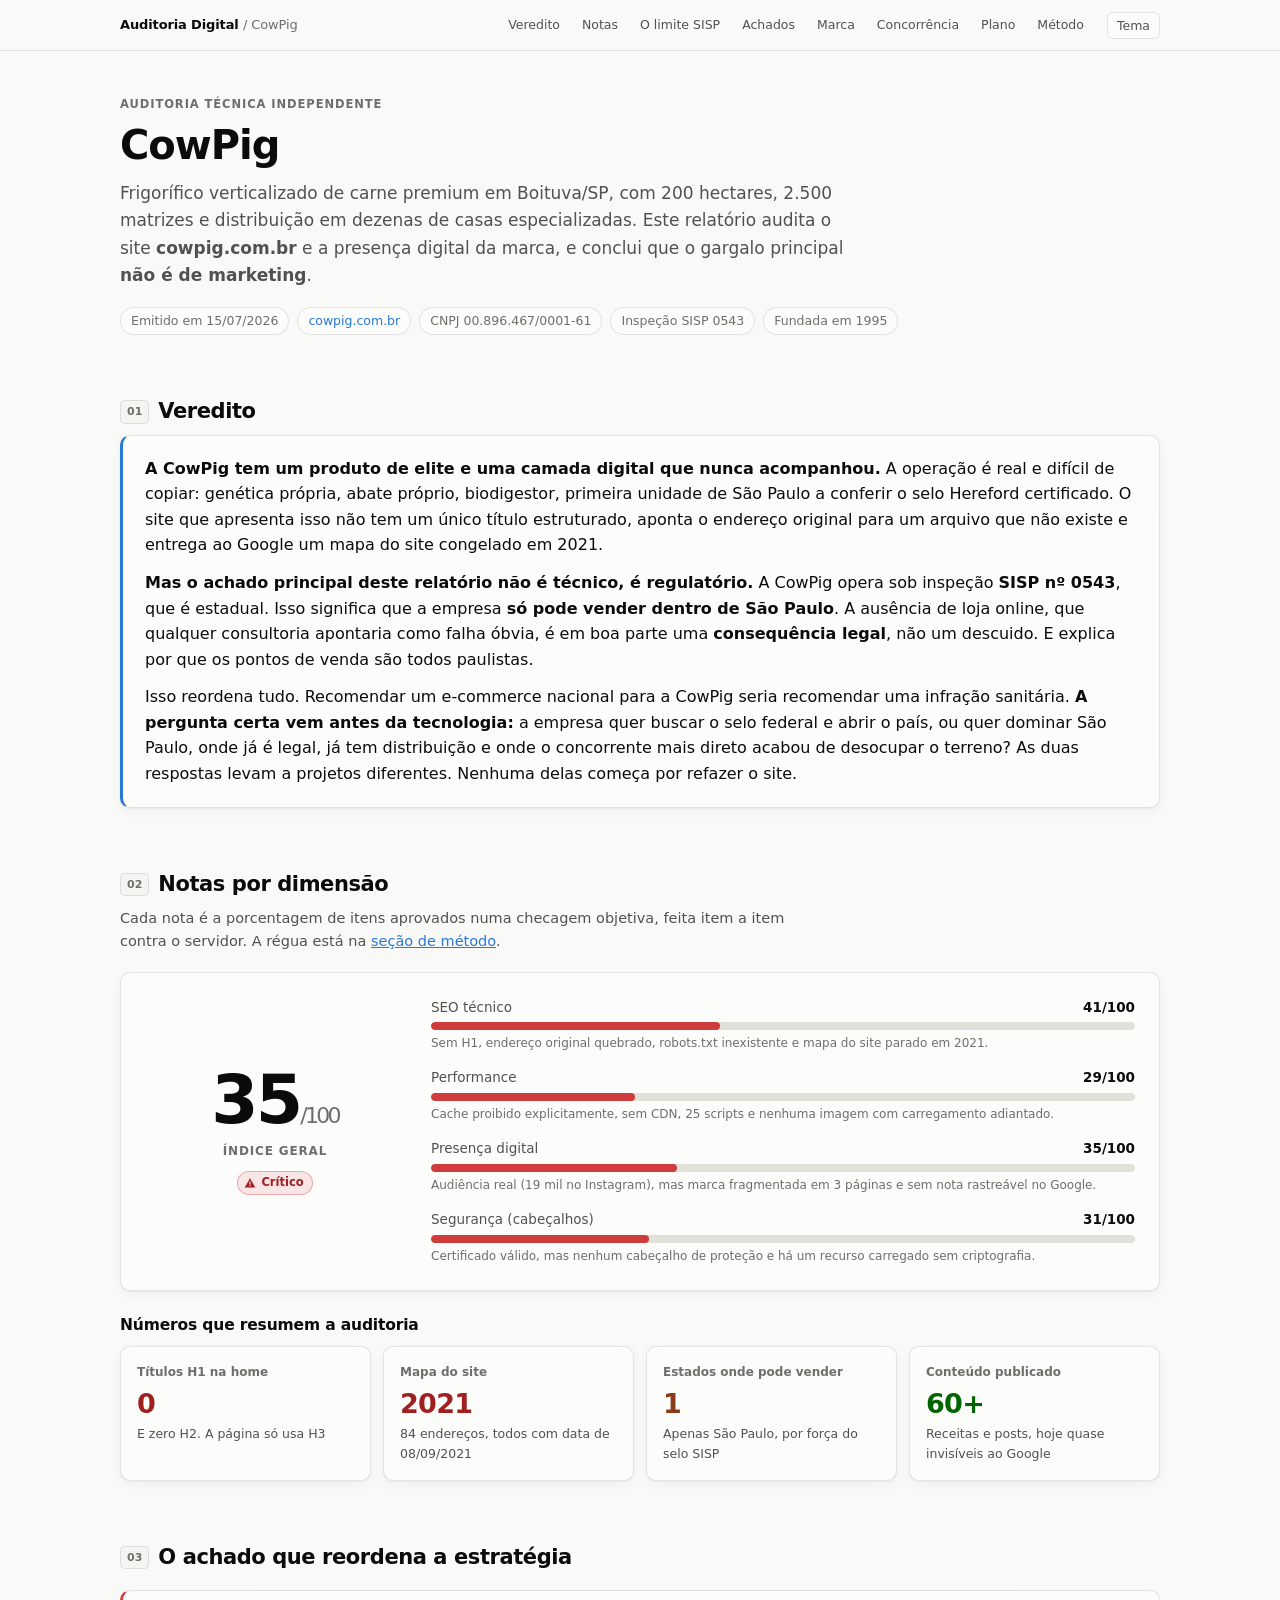
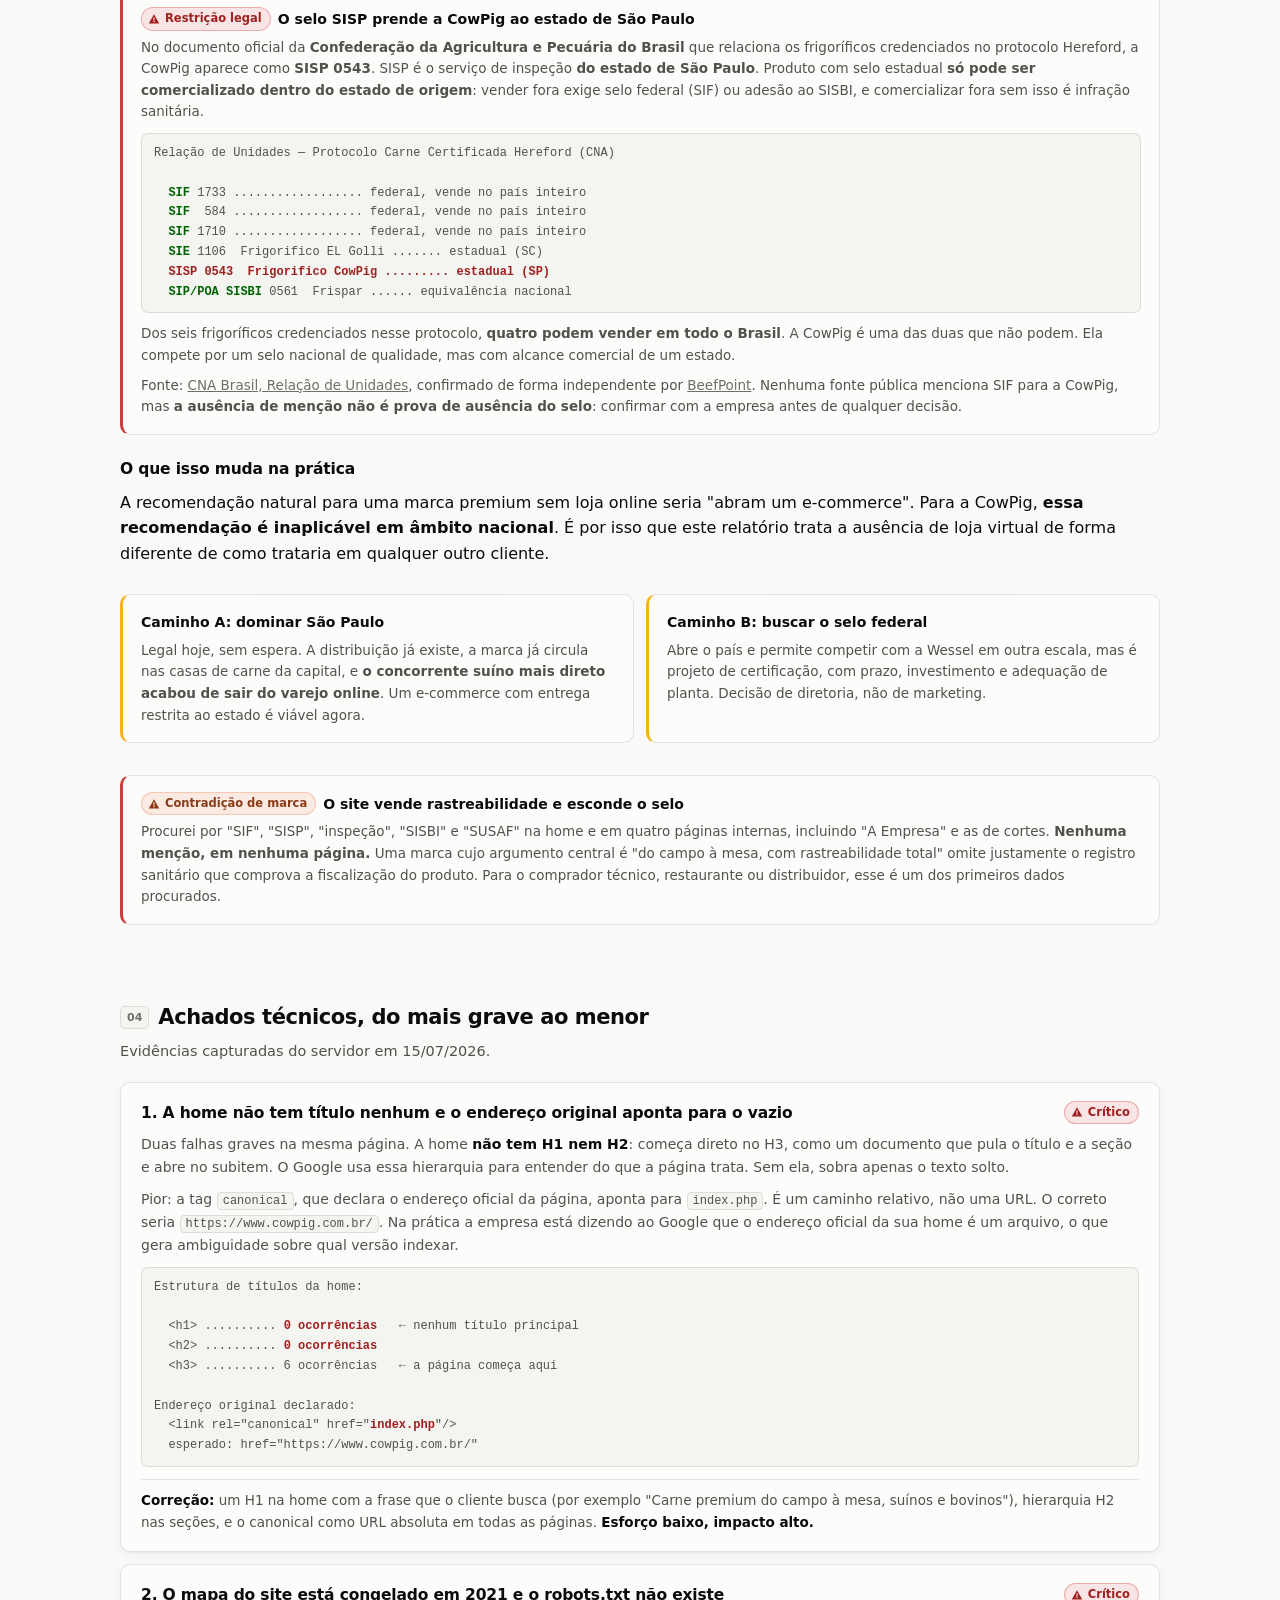
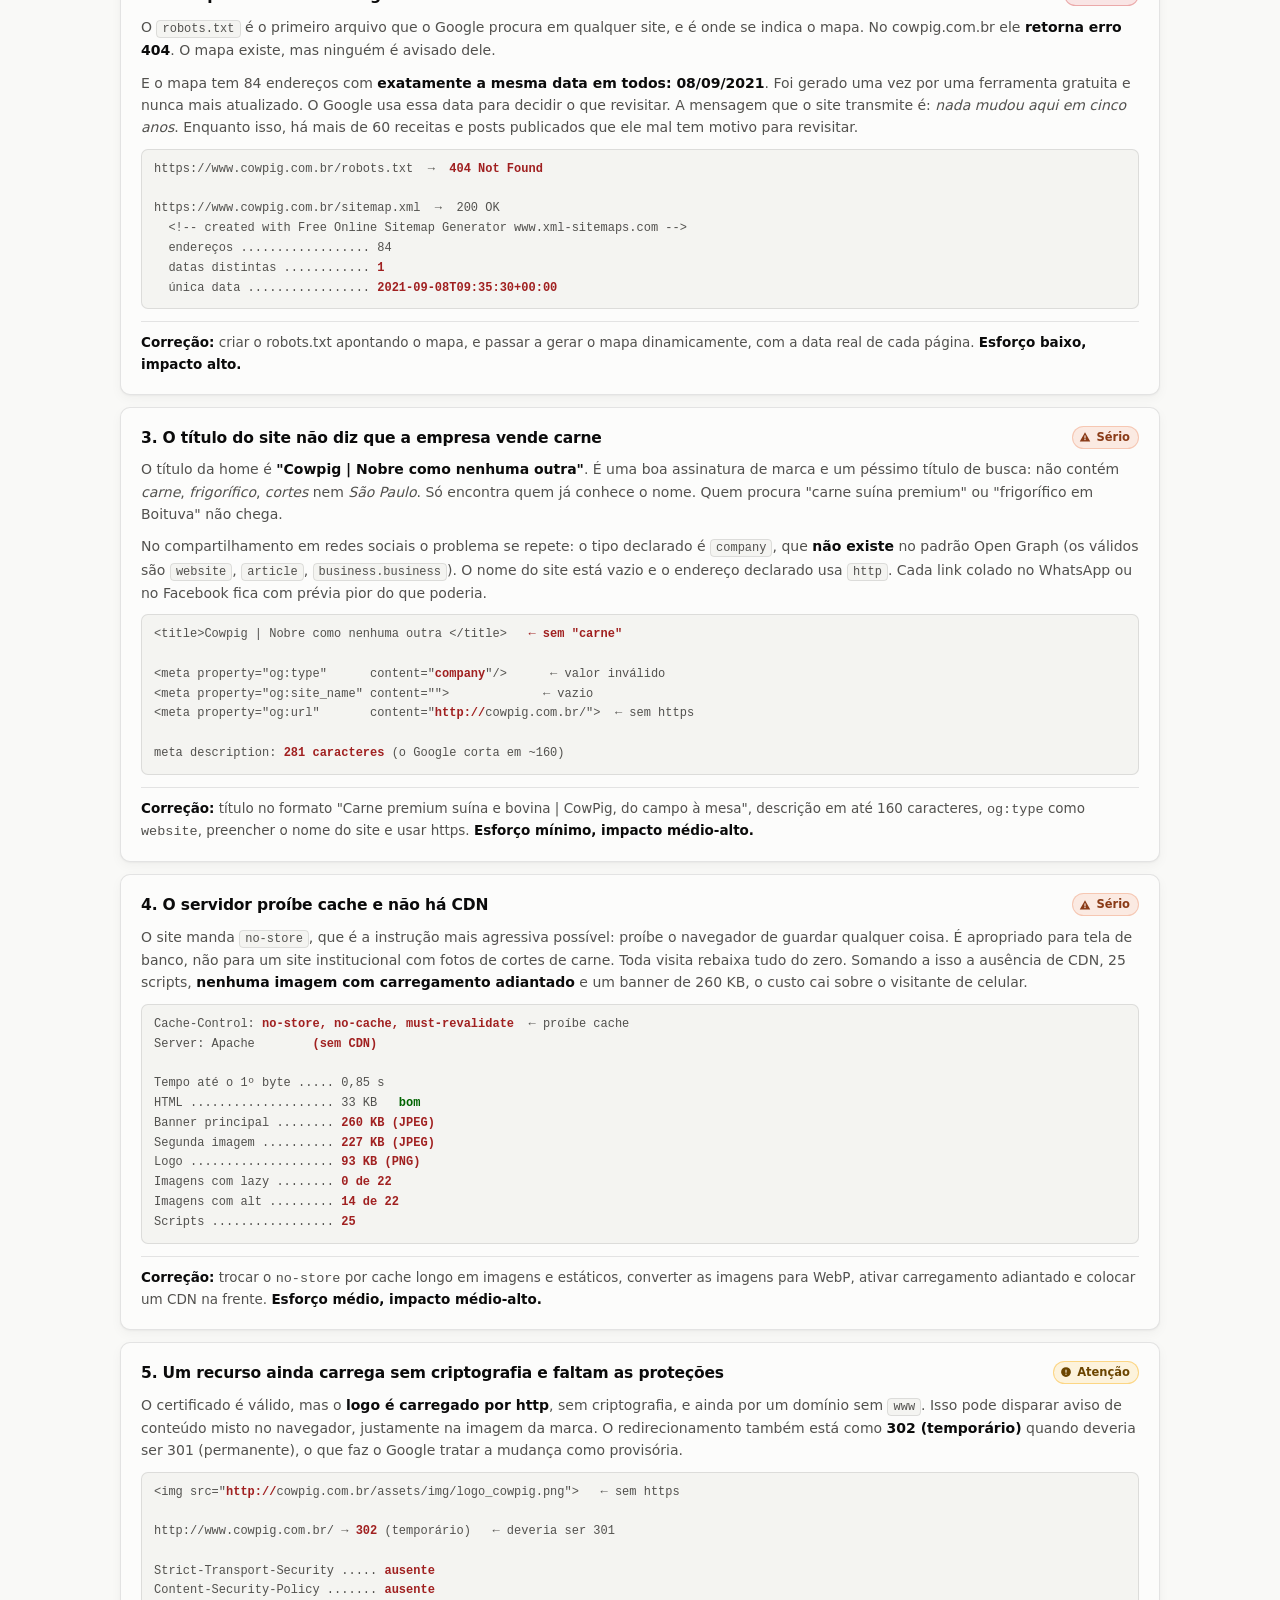
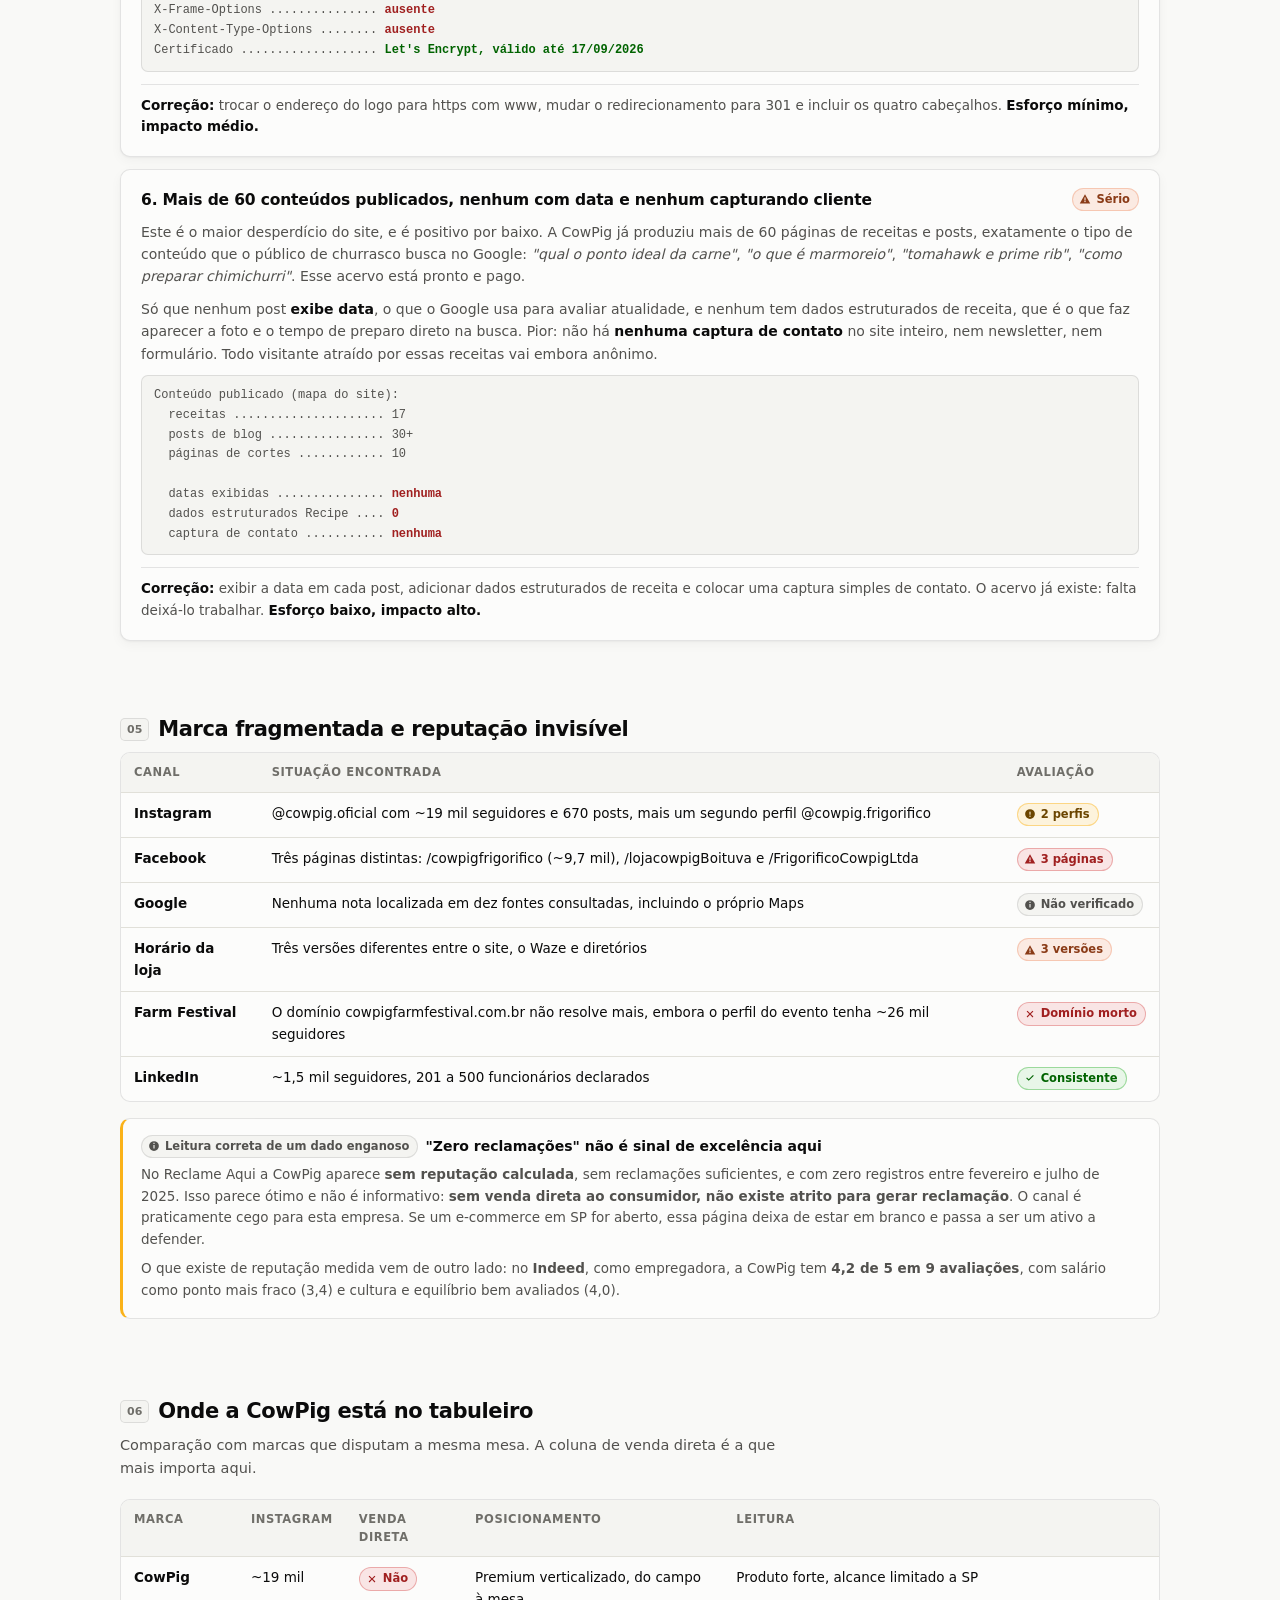
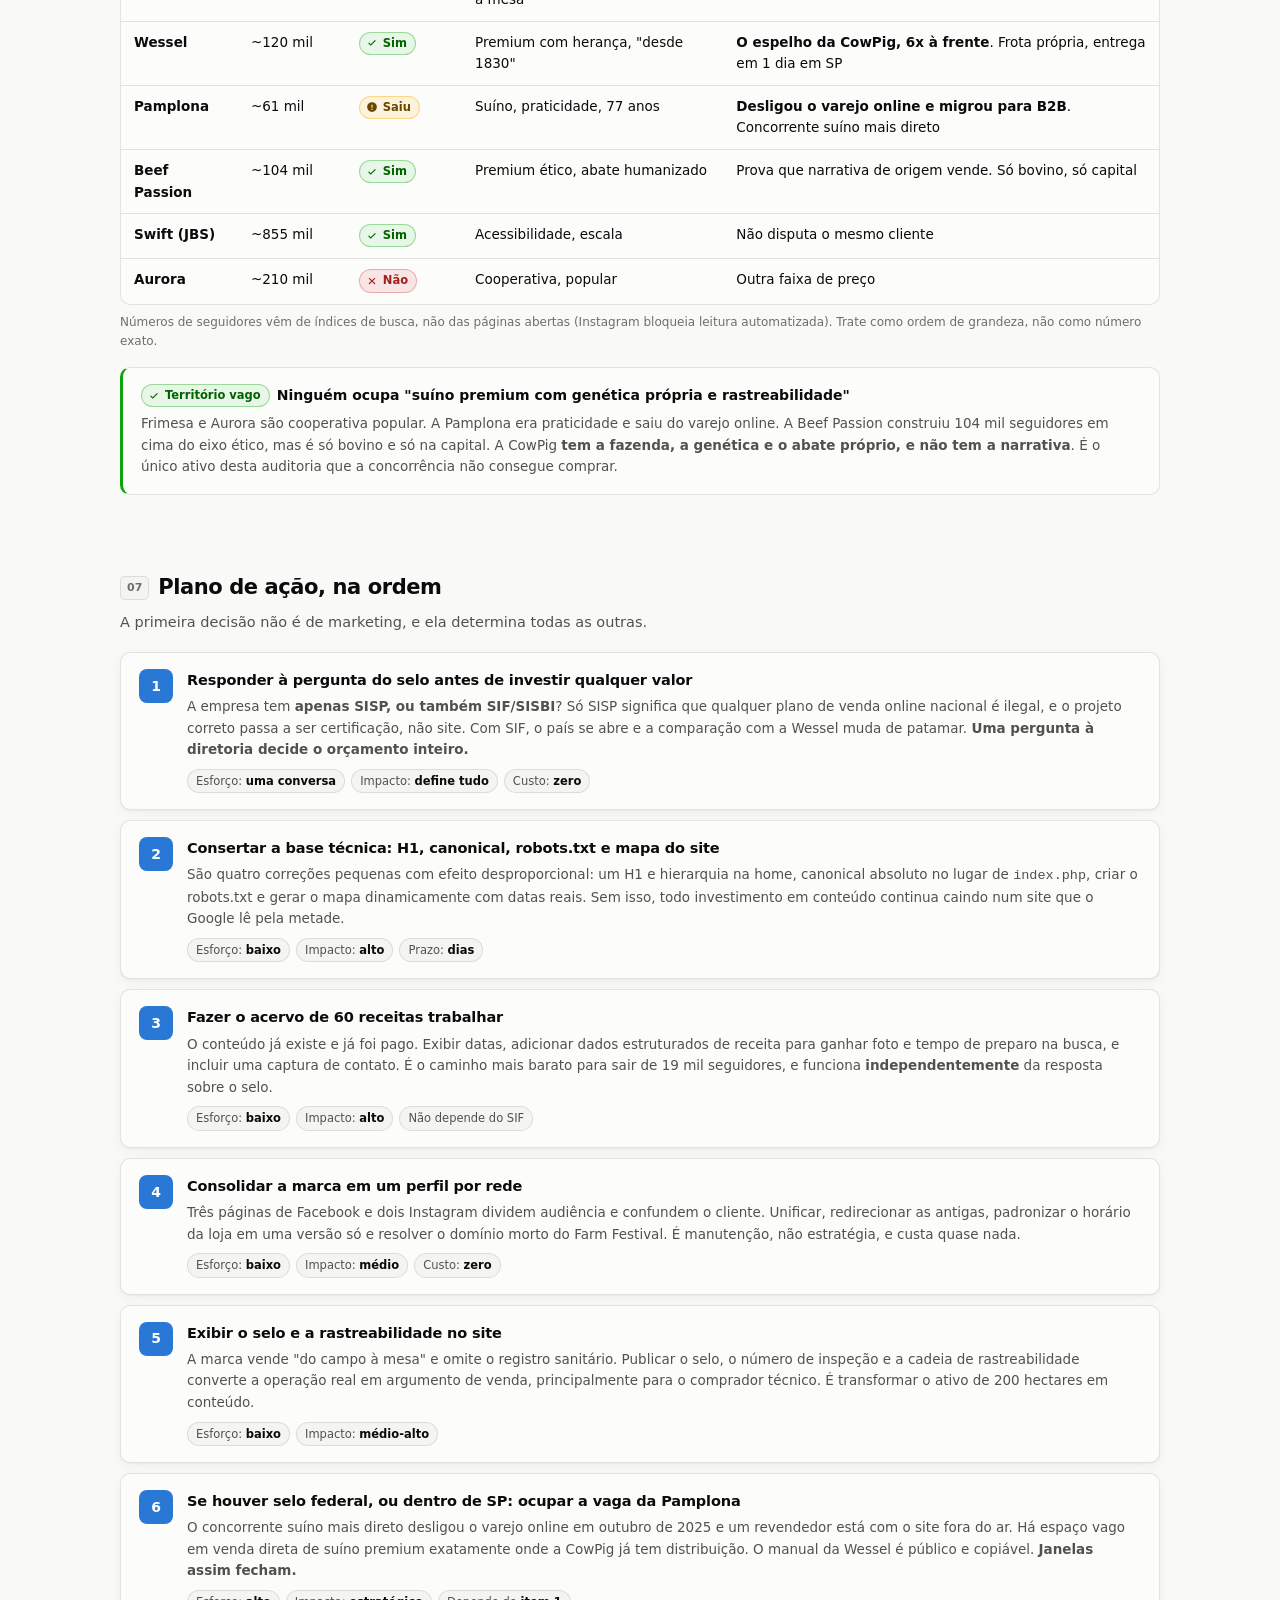
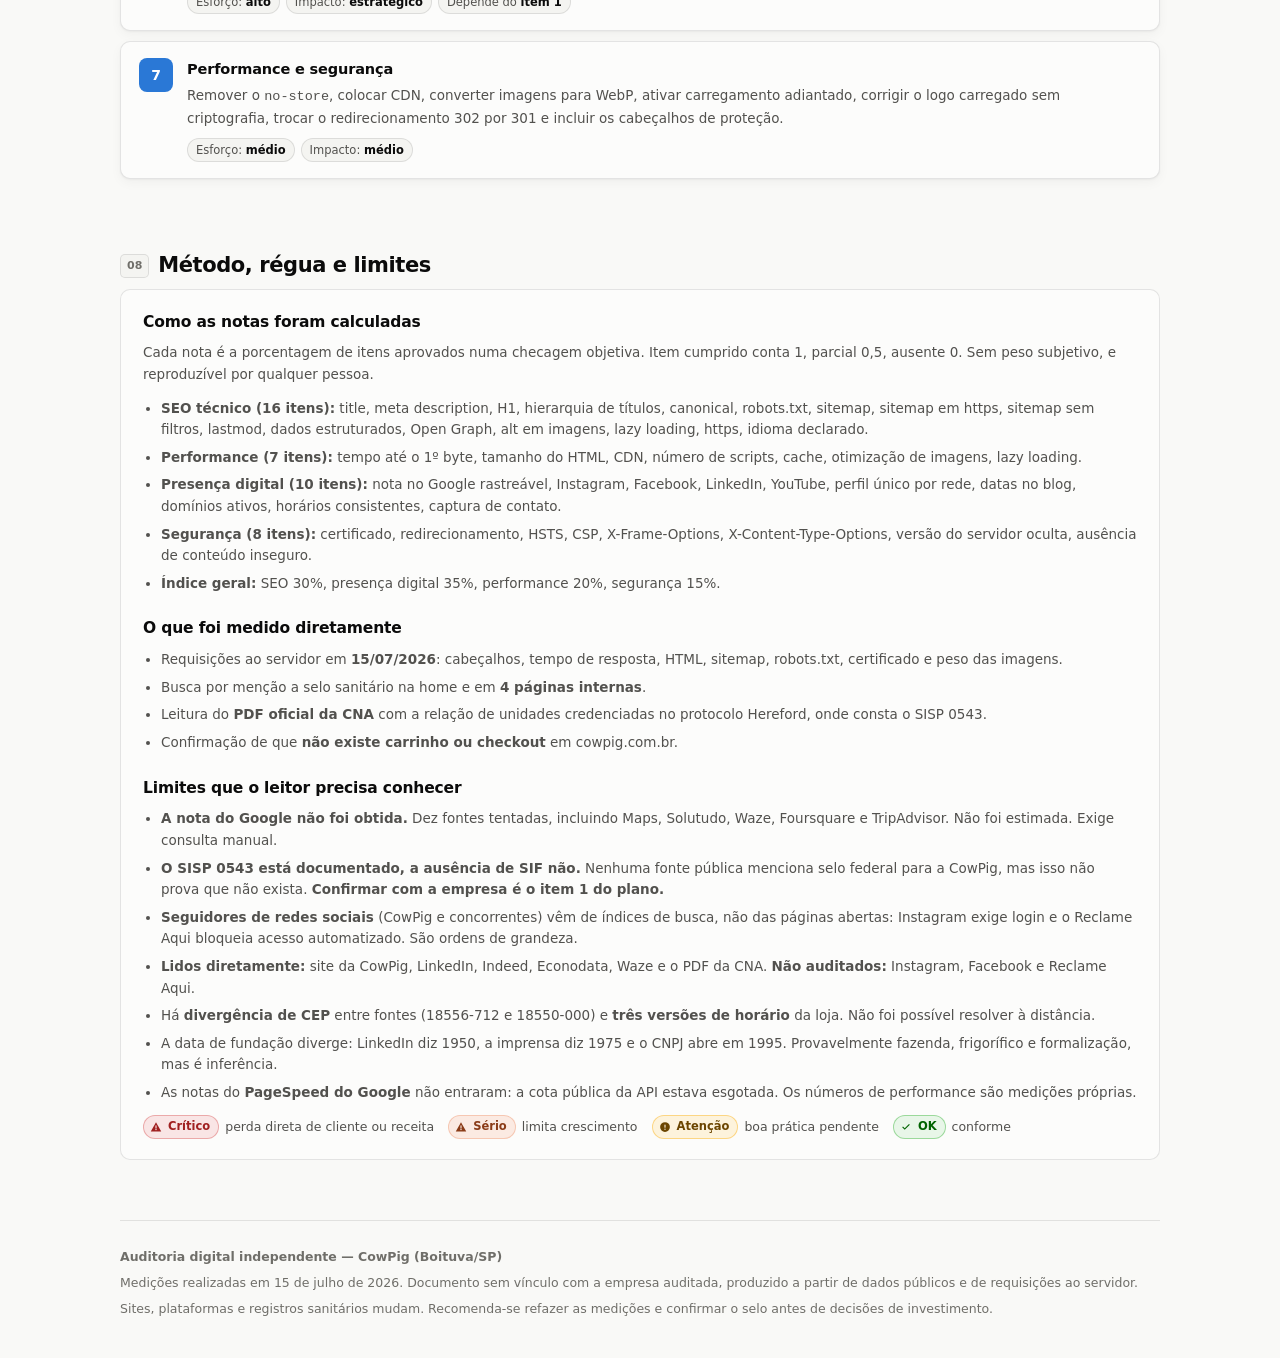
==== cowpig/index.html @ 8dc2af72 "Auditorias digitais: RLS Motosport e CowPig (Boituva/SP) Dois relatórios técnicos independentes, aut" ====
<!DOCTYPE html>
<html lang="pt-BR" data-theme="">
<head>
<meta charset="utf-8">
<meta name="viewport" content="width=device-width, initial-scale=1">
<title>Auditoria Digital — CowPig (Boituva/SP)</title>
<meta name="description" content="Auditoria técnica independente do site cowpig.com.br e da presença digital do Frigorífico CowPig, Boituva/SP.">
<meta name="robots" content="noindex, nofollow">
<link rel="stylesheet" href="../assets/report.css">
</head>
<body>

<div class="topbar">
  <div class="topbar-in">
    <div class="brand">Auditoria Digital <span>/ CowPig</span></div>
    <nav>
      <a href="#veredito">Veredito</a>
      <a href="#notas">Notas</a>
      <a href="#sisp">O limite SISP</a>
      <a href="#criticos">Achados</a>
      <a href="#marca">Marca</a>
      <a href="#concorrencia">Concorrência</a>
      <a href="#plano">Plano</a>
      <a href="#metodo">Método</a>
    </nav>
    <button class="theme-btn" id="themeBtn" type="button" aria-label="Alternar tema">Tema</button>
  </div>
</div>

<div class="wrap">

<header class="hero">
  <div class="eyebrow">Auditoria técnica independente</div>
  <h1>CowPig</h1>
  <p class="lede">
    Frigorífico verticalizado de carne premium em Boituva/SP, com 200 hectares, 2.500 matrizes e distribuição
    em dezenas de casas especializadas. Este relatório audita o site <strong>cowpig.com.br</strong> e a
    presença digital da marca, e conclui que o gargalo principal <strong>não é de marketing</strong>.
  </p>
  <div class="meta-row">
    <span class="chip">Emitido em 15/07/2026</span>
    <span class="chip"><a href="https://www.cowpig.com.br/" target="_blank" rel="noopener">cowpig.com.br</a></span>
    <span class="chip">CNPJ 00.896.467/0001-61</span>
    <span class="chip">Inspeção SISP 0543</span>
    <span class="chip">Fundada em 1995</span>
  </div>
</header>

<!-- ================= VEREDITO ================= -->
<section id="veredito">
  <h2><span class="num">01</span> Veredito</h2>
  <div class="verdict">
    <p>
      <strong>A CowPig tem um produto de elite e uma camada digital que nunca acompanhou.</strong> A operação é
      real e difícil de copiar: genética própria, abate próprio, biodigestor, primeira unidade de São Paulo a
      conferir o selo Hereford certificado. O site que apresenta isso não tem um único título estruturado, aponta
      o endereço original para um arquivo que não existe e entrega ao Google um mapa do site congelado em 2021.
    </p>
    <p>
      <strong>Mas o achado principal deste relatório não é técnico, é regulatório.</strong> A CowPig opera sob
      inspeção <strong>SISP nº 0543</strong>, que é estadual. Isso significa que a empresa
      <strong>só pode vender dentro de São Paulo</strong>. A ausência de loja online, que qualquer consultoria
      apontaria como falha óbvia, é em boa parte uma <strong>consequência legal</strong>, não um descuido. E
      explica por que os pontos de venda são todos paulistas.
    </p>
    <p>
      Isso reordena tudo. Recomendar um e-commerce nacional para a CowPig seria recomendar uma infração
      sanitária. <strong>A pergunta certa vem antes da tecnologia:</strong> a empresa quer buscar o selo federal e
      abrir o país, ou quer dominar São Paulo, onde já é legal, já tem distribuição e onde o concorrente mais
      direto acabou de desocupar o terreno? As duas respostas levam a projetos diferentes. Nenhuma delas começa
      por refazer o site.
    </p>
  </div>
</section>

<!-- ================= NOTAS ================= -->
<section id="notas">
  <h2><span class="num">02</span> Notas por dimensão</h2>
  <p class="sec-lede">
    Cada nota é a porcentagem de itens aprovados numa checagem objetiva, feita item a item contra o servidor.
    A régua está na <a href="#metodo">seção de método</a>.
  </p>

  <div class="score-hero">
    <div class="score-figure">
      <div class="score-value">35<span class="score-den">/100</span></div>
      <div class="score-label">Índice geral</div>
      <div style="margin-top:10px">
        <span class="pill pill-critical">
          <svg viewBox="0 0 16 16" fill="currentColor" aria-hidden="true"><path d="M8 1.5 15 14H1L8 1.5zm0 4a.75.75 0 0 0-.75.75v3a.75.75 0 0 0 1.5 0v-3A.75.75 0 0 0 8 5.5zm0 6.75a.9.9 0 1 0 0-1.8.9.9 0 0 0 0 1.8z"/></svg>
          Crítico
        </span>
      </div>
    </div>

    <div class="meters">
      <div class="meter-row">
        <div class="meter-head"><span class="meter-name">SEO técnico</span><span class="meter-num">41/100</span></div>
        <div class="meter-track"><div class="meter-fill" style="width:41%;background:var(--critical)"></div></div>
        <div class="meter-note">Sem H1, endereço original quebrado, robots.txt inexistente e mapa do site parado em 2021.</div>
      </div>
      <div class="meter-row">
        <div class="meter-head"><span class="meter-name">Performance</span><span class="meter-num">29/100</span></div>
        <div class="meter-track"><div class="meter-fill" style="width:29%;background:var(--critical)"></div></div>
        <div class="meter-note">Cache proibido explicitamente, sem CDN, 25 scripts e nenhuma imagem com carregamento adiantado.</div>
      </div>
      <div class="meter-row">
        <div class="meter-head"><span class="meter-name">Presença digital</span><span class="meter-num">35/100</span></div>
        <div class="meter-track"><div class="meter-fill" style="width:35%;background:var(--critical)"></div></div>
        <div class="meter-note">Audiência real (19 mil no Instagram), mas marca fragmentada em 3 páginas e sem nota rastreável no Google.</div>
      </div>
      <div class="meter-row">
        <div class="meter-head"><span class="meter-name">Segurança (cabeçalhos)</span><span class="meter-num">31/100</span></div>
        <div class="meter-track"><div class="meter-fill" style="width:31%;background:var(--critical)"></div></div>
        <div class="meter-note">Certificado válido, mas nenhum cabeçalho de proteção e há um recurso carregado sem criptografia.</div>
      </div>
    </div>
  </div>

  <h3>Números que resumem a auditoria</h3>
  <div class="kpis">
    <div class="kpi">
      <div class="kpi-label">Títulos H1 na home</div>
      <div class="kpi-value" style="color:var(--critical-ink)">0</div>
      <div class="kpi-sub">E zero H2. A página só usa H3</div>
    </div>
    <div class="kpi">
      <div class="kpi-label">Mapa do site</div>
      <div class="kpi-value" style="color:var(--critical-ink)">2021</div>
      <div class="kpi-sub">84 endereços, todos com data de 08/09/2021</div>
    </div>
    <div class="kpi">
      <div class="kpi-label">Estados onde pode vender</div>
      <div class="kpi-value" style="color:var(--serious-ink)">1</div>
      <div class="kpi-sub">Apenas São Paulo, por força do selo SISP</div>
    </div>
    <div class="kpi">
      <div class="kpi-label">Conteúdo publicado</div>
      <div class="kpi-value" style="color:var(--good-ink)">60+</div>
      <div class="kpi-sub">Receitas e posts, hoje quase invisíveis ao Google</div>
    </div>
  </div>
</section>

<!-- ================= SISP ================= -->
<section id="sisp">
  <h2><span class="num">03</span> O achado que reordena a estratégia</h2>

  <div class="callout critical">
    <h4>
      <span class="pill pill-critical">
        <svg viewBox="0 0 16 16" fill="currentColor" aria-hidden="true"><path d="M8 1.5 15 14H1L8 1.5zm0 4a.75.75 0 0 0-.75.75v3a.75.75 0 0 0 1.5 0v-3A.75.75 0 0 0 8 5.5zm0 6.75a.9.9 0 1 0 0-1.8.9.9 0 0 0 0 1.8z"/></svg>
        Restrição legal
      </span>
      O selo SISP prende a CowPig ao estado de São Paulo
    </h4>
    <p>
      No documento oficial da <strong>Confederação da Agricultura e Pecuária do Brasil</strong> que relaciona os
      frigoríficos credenciados no protocolo Hereford, a CowPig aparece como
      <strong>SISP 0543</strong>. SISP é o serviço de inspeção <strong>do estado de São Paulo</strong>. Produto
      com selo estadual <strong>só pode ser comercializado dentro do estado de origem</strong>: vender fora exige
      selo federal (SIF) ou adesão ao SISBI, e comercializar fora sem isso é infração sanitária.
    </p>
    <div class="evidence">Relação de Unidades — Protocolo Carne Certificada Hereford (CNA)

  <span class="ok">SIF</span> 1733 .................. federal, vende no país inteiro
  <span class="ok">SIF</span>  584 .................. federal, vende no país inteiro
  <span class="ok">SIF</span> 1710 .................. federal, vende no país inteiro
  <span class="ok">SIE</span> 1106  Frigorifico EL Golli ....... estadual (SC)
  <span class="hl">SISP 0543  Frigorifico CowPig ......... estadual (SP)</span>
  <span class="ok">SIP/POA SISBI</span> 0561  Frispar ...... equivalência nacional</div>
    <p>
      Dos seis frigoríficos credenciados nesse protocolo, <strong>quatro podem vender em todo o Brasil</strong>.
      A CowPig é uma das duas que não podem. Ela compete por um selo nacional de qualidade, mas com alcance
      comercial de um estado.
    </p>
    <p class="src">
      Fonte: <a href="https://cnabrasil.org.br/storage/arquivos/Relacao-de-Unidades.pdf" target="_blank" rel="noopener">CNA Brasil, Relação de Unidades</a>,
      confirmado de forma independente por <a href="https://beefpoint.com.br/cowpig-faz-abate-certificado-e-se-torna-a-primeira-unidade-frigorifica-a-conferir-o-selo-hereford-em-sao-paulo/" target="_blank" rel="noopener">BeefPoint</a>.
      Nenhuma fonte pública menciona SIF para a CowPig, mas <strong>a ausência de menção não é prova de ausência
      do selo</strong>: confirmar com a empresa antes de qualquer decisão.
    </p>
  </div>

  <h3>O que isso muda na prática</h3>
  <p>
    A recomendação natural para uma marca premium sem loja online seria "abram um e-commerce". Para a CowPig,
    <strong>essa recomendação é inaplicável em âmbito nacional</strong>. É por isso que este relatório trata a
    ausência de loja virtual de forma diferente de como trataria em qualquer outro cliente.
  </p>

  <div class="grid-2">
    <div class="callout">
      <h4>Caminho A: dominar São Paulo</h4>
      <p>
        Legal hoje, sem espera. A distribuição já existe, a marca já circula nas casas de carne da capital, e
        <strong>o concorrente suíno mais direto acabou de sair do varejo online</strong>. Um e-commerce com
        entrega restrita ao estado é viável agora.
      </p>
    </div>
    <div class="callout">
      <h4>Caminho B: buscar o selo federal</h4>
      <p>
        Abre o país e permite competir com a Wessel em outra escala, mas é projeto de certificação, com prazo,
        investimento e adequação de planta. Decisão de diretoria, não de marketing.
      </p>
    </div>
  </div>

  <div class="callout critical">
    <h4>
      <span class="pill pill-serious">
        <svg viewBox="0 0 16 16" fill="currentColor" aria-hidden="true"><path d="M8 1.5 15 14H1L8 1.5zm0 4a.75.75 0 0 0-.75.75v3a.75.75 0 0 0 1.5 0v-3A.75.75 0 0 0 8 5.5zm0 6.75a.9.9 0 1 0 0-1.8.9.9 0 0 0 0 1.8z"/></svg>
        Contradição de marca
      </span>
      O site vende rastreabilidade e esconde o selo
    </h4>
    <p>
      Procurei por "SIF", "SISP", "inspeção", "SISBI" e "SUSAF" na home e em quatro páginas internas, incluindo
      "A Empresa" e as de cortes. <strong>Nenhuma menção, em nenhuma página.</strong> Uma marca cujo argumento
      central é "do campo à mesa, com rastreabilidade total" omite justamente o registro sanitário que comprova a
      fiscalização do produto. Para o comprador técnico, restaurante ou distribuidor, esse é um dos primeiros
      dados procurados.
    </p>
  </div>
</section>

<!-- ================= ACHADOS ================= -->
<section id="criticos">
  <h2><span class="num">04</span> Achados técnicos, do mais grave ao menor</h2>
  <p class="sec-lede">Evidências capturadas do servidor em 15/07/2026.</p>

  <!-- 1 -->
  <div class="finding">
    <div class="finding-head">
      <h3 class="finding-title">1. A home não tem título nenhum e o endereço original aponta para o vazio</h3>
      <span class="pill pill-critical">
        <svg viewBox="0 0 16 16" fill="currentColor" aria-hidden="true"><path d="M8 1.5 15 14H1L8 1.5zm0 4a.75.75 0 0 0-.75.75v3a.75.75 0 0 0 1.5 0v-3A.75.75 0 0 0 8 5.5zm0 6.75a.9.9 0 1 0 0-1.8.9.9 0 0 0 0 1.8z"/></svg>
        Crítico
      </span>
    </div>
    <p>
      Duas falhas graves na mesma página. A home <strong>não tem H1 nem H2</strong>: começa direto no H3, como um
      documento que pula o título e a seção e abre no subitem. O Google usa essa hierarquia para entender do que a
      página trata. Sem ela, sobra apenas o texto solto.
    </p>
    <p>
      Pior: a tag <span class="inline-code">canonical</span>, que declara o endereço oficial da página, aponta
      para <span class="inline-code">index.php</span>. É um caminho relativo, não uma URL. O correto seria
      <span class="inline-code">https://www.cowpig.com.br/</span>. Na prática a empresa está dizendo ao Google
      que o endereço oficial da sua home é um arquivo, o que gera ambiguidade sobre qual versão indexar.
    </p>
    <div class="evidence">Estrutura de títulos da home:

  &lt;h1&gt; .......... <span class="hl">0 ocorrências</span>   ← nenhum título principal
  &lt;h2&gt; .......... <span class="hl">0 ocorrências</span>
  &lt;h3&gt; .......... 6 ocorrências   ← a página começa aqui

Endereço original declarado:
  &lt;link rel="canonical" href="<span class="hl">index.php</span>"/&gt;
  esperado: href="https://www.cowpig.com.br/"</div>
    <div class="fix">
      <b>Correção:</b> um H1 na home com a frase que o cliente busca (por exemplo "Carne premium do campo à mesa,
      suínos e bovinos"), hierarquia H2 nas seções, e o canonical como URL absoluta em todas as páginas.
      <b>Esforço baixo, impacto alto.</b>
    </div>
  </div>

  <!-- 2 -->
  <div class="finding">
    <div class="finding-head">
      <h3 class="finding-title">2. O mapa do site está congelado em 2021 e o robots.txt não existe</h3>
      <span class="pill pill-critical">
        <svg viewBox="0 0 16 16" fill="currentColor" aria-hidden="true"><path d="M8 1.5 15 14H1L8 1.5zm0 4a.75.75 0 0 0-.75.75v3a.75.75 0 0 0 1.5 0v-3A.75.75 0 0 0 8 5.5zm0 6.75a.9.9 0 1 0 0-1.8.9.9 0 0 0 0 1.8z"/></svg>
        Crítico
      </span>
    </div>
    <p>
      O <span class="inline-code">robots.txt</span> é o primeiro arquivo que o Google procura em qualquer site, e
      é onde se indica o mapa. No cowpig.com.br ele <strong>retorna erro 404</strong>. O mapa existe, mas ninguém
      é avisado dele.
    </p>
    <p>
      E o mapa tem 84 endereços com <strong>exatamente a mesma data em todos: 08/09/2021</strong>. Foi gerado uma
      vez por uma ferramenta gratuita e nunca mais atualizado. O Google usa essa data para decidir o que revisitar.
      A mensagem que o site transmite é: <em>nada mudou aqui em cinco anos</em>. Enquanto isso, há mais de 60
      receitas e posts publicados que ele mal tem motivo para revisitar.
    </p>
    <div class="evidence">https://www.cowpig.com.br/robots.txt  →  <span class="hl">404 Not Found</span>

https://www.cowpig.com.br/sitemap.xml  →  200 OK
  &lt;!-- created with Free Online Sitemap Generator www.xml-sitemaps.com --&gt;
  endereços .................. 84
  datas distintas ............ <span class="hl">1</span>
  única data ................. <span class="hl">2021-09-08T09:35:30+00:00</span></div>
    <div class="fix">
      <b>Correção:</b> criar o robots.txt apontando o mapa, e passar a gerar o mapa dinamicamente, com a data real
      de cada página. <b>Esforço baixo, impacto alto.</b>
    </div>
  </div>

  <!-- 3 -->
  <div class="finding">
    <div class="finding-head">
      <h3 class="finding-title">3. O título do site não diz que a empresa vende carne</h3>
      <span class="pill pill-serious">
        <svg viewBox="0 0 16 16" fill="currentColor" aria-hidden="true"><path d="M8 1.5 15 14H1L8 1.5zm0 4a.75.75 0 0 0-.75.75v3a.75.75 0 0 0 1.5 0v-3A.75.75 0 0 0 8 5.5zm0 6.75a.9.9 0 1 0 0-1.8.9.9 0 0 0 0 1.8z"/></svg>
        Sério
      </span>
    </div>
    <p>
      O título da home é <strong>"Cowpig | Nobre como nenhuma outra"</strong>. É uma boa assinatura de marca e um
      péssimo título de busca: não contém <em>carne</em>, <em>frigorífico</em>, <em>cortes</em> nem
      <em>São Paulo</em>. Só encontra quem já conhece o nome. Quem procura "carne suína premium" ou "frigorífico
      em Boituva" não chega.
    </p>
    <p>
      No compartilhamento em redes sociais o problema se repete: o tipo declarado é
      <span class="inline-code">company</span>, que <strong>não existe</strong> no padrão Open Graph (os válidos
      são <span class="inline-code">website</span>, <span class="inline-code">article</span>,
      <span class="inline-code">business.business</span>). O nome do site está vazio e o endereço declarado usa
      <span class="inline-code">http</span>. Cada link colado no WhatsApp ou no Facebook fica com prévia pior do
      que poderia.
    </p>
    <div class="evidence">&lt;title&gt;Cowpig | Nobre como nenhuma outra &lt;/title&gt;   <span class="hl">← sem "carne"</span>

&lt;meta property="og:type"      content="<span class="hl">company</span>"/&gt;      ← valor inválido
&lt;meta property="og:site_name" content="<span class="hl"></span>"&gt;             ← vazio
&lt;meta property="og:url"       content="<span class="hl">http://</span>cowpig.com.br/"&gt;  ← sem https

meta description: <span class="hl">281 caracteres</span> (o Google corta em ~160)</div>
    <div class="fix">
      <b>Correção:</b> título no formato "Carne premium suína e bovina | CowPig, do campo à mesa", descrição em
      até 160 caracteres, <code>og:type</code> como <code>website</code>, preencher o nome do site e usar https.
      <b>Esforço mínimo, impacto médio-alto.</b>
    </div>
  </div>

  <!-- 4 -->
  <div class="finding">
    <div class="finding-head">
      <h3 class="finding-title">4. O servidor proíbe cache e não há CDN</h3>
      <span class="pill pill-serious">
        <svg viewBox="0 0 16 16" fill="currentColor" aria-hidden="true"><path d="M8 1.5 15 14H1L8 1.5zm0 4a.75.75 0 0 0-.75.75v3a.75.75 0 0 0 1.5 0v-3A.75.75 0 0 0 8 5.5zm0 6.75a.9.9 0 1 0 0-1.8.9.9 0 0 0 0 1.8z"/></svg>
        Sério
      </span>
    </div>
    <p>
      O site manda <span class="inline-code">no-store</span>, que é a instrução mais agressiva possível: proíbe o
      navegador de guardar qualquer coisa. É apropriado para tela de banco, não para um site institucional com
      fotos de cortes de carne. Toda visita rebaixa tudo do zero. Somando a isso a ausência de CDN, 25 scripts,
      <strong>nenhuma imagem com carregamento adiantado</strong> e um banner de 260 KB, o custo cai sobre o
      visitante de celular.
    </p>
    <div class="evidence">Cache-Control: <span class="hl">no-store, no-cache, must-revalidate</span>  ← proíbe cache
Server: Apache        <span class="hl">(sem CDN)</span>

Tempo até o 1º byte ..... 0,85 s
HTML .................... 33 KB   <span class="ok">bom</span>
Banner principal ........ <span class="hl">260 KB (JPEG)</span>
Segunda imagem .......... <span class="hl">227 KB (JPEG)</span>
Logo .................... <span class="hl">93 KB (PNG)</span>
Imagens com lazy ........ <span class="hl">0 de 22</span>
Imagens com alt ......... <span class="hl">14 de 22</span>
Scripts ................. <span class="hl">25</span></div>
    <div class="fix">
      <b>Correção:</b> trocar o <code>no-store</code> por cache longo em imagens e estáticos, converter as
      imagens para WebP, ativar carregamento adiantado e colocar um CDN na frente. <b>Esforço médio, impacto médio-alto.</b>
    </div>
  </div>

  <!-- 5 -->
  <div class="finding">
    <div class="finding-head">
      <h3 class="finding-title">5. Um recurso ainda carrega sem criptografia e faltam as proteções</h3>
      <span class="pill pill-warning">
        <svg viewBox="0 0 16 16" fill="currentColor" aria-hidden="true"><path d="M8 1.5A6.5 6.5 0 1 0 14.5 8 6.5 6.5 0 0 0 8 1.5zm0 3a.75.75 0 0 1 .75.75v3a.75.75 0 0 1-1.5 0v-3A.75.75 0 0 1 8 4.5zm0 7.25a.9.9 0 1 1 0-1.8.9.9 0 0 1 0 1.8z"/></svg>
        Atenção
      </span>
    </div>
    <p>
      O certificado é válido, mas o <strong>logo é carregado por http</strong>, sem criptografia, e ainda por um
      domínio sem <span class="inline-code">www</span>. Isso pode disparar aviso de conteúdo misto no navegador,
      justamente na imagem da marca. O redirecionamento também está como <strong>302 (temporário)</strong> quando
      deveria ser 301 (permanente), o que faz o Google tratar a mudança como provisória.
    </p>
    <div class="evidence">&lt;img src="<span class="hl">http://</span>cowpig.com.br/assets/img/logo_cowpig.png"&gt;   ← sem https

http://www.cowpig.com.br/ → <span class="hl">302</span> (temporário)   ← deveria ser 301

Strict-Transport-Security ..... <span class="hl">ausente</span>
Content-Security-Policy ....... <span class="hl">ausente</span>
X-Frame-Options ............... <span class="hl">ausente</span>
X-Content-Type-Options ........ <span class="hl">ausente</span>
Certificado ................... <span class="ok">Let's Encrypt, válido até 17/09/2026</span></div>
    <div class="fix">
      <b>Correção:</b> trocar o endereço do logo para https com www, mudar o redirecionamento para 301 e incluir
      os quatro cabeçalhos. <b>Esforço mínimo, impacto médio.</b>
    </div>
  </div>

  <!-- 6 -->
  <div class="finding">
    <div class="finding-head">
      <h3 class="finding-title">6. Mais de 60 conteúdos publicados, nenhum com data e nenhum capturando cliente</h3>
      <span class="pill pill-serious">
        <svg viewBox="0 0 16 16" fill="currentColor" aria-hidden="true"><path d="M8 1.5 15 14H1L8 1.5zm0 4a.75.75 0 0 0-.75.75v3a.75.75 0 0 0 1.5 0v-3A.75.75 0 0 0 8 5.5zm0 6.75a.9.9 0 1 0 0-1.8.9.9 0 0 0 0 1.8z"/></svg>
        Sério
      </span>
    </div>
    <p>
      Este é o maior desperdício do site, e é positivo por baixo. A CowPig já produziu mais de 60 páginas de
      receitas e posts, exatamente o tipo de conteúdo que o público de churrasco busca no Google:
      <em>"qual o ponto ideal da carne"</em>, <em>"o que é marmoreio"</em>, <em>"tomahawk e prime rib"</em>,
      <em>"como preparar chimichurri"</em>. Esse acervo está pronto e pago.
    </p>
    <p>
      Só que nenhum post <strong>exibe data</strong>, o que o Google usa para avaliar atualidade, e nenhum tem
      dados estruturados de receita, que é o que faz aparecer a foto e o tempo de preparo direto na busca. Pior:
      não há <strong>nenhuma captura de contato</strong> no site inteiro, nem newsletter, nem formulário. Todo
      visitante atraído por essas receitas vai embora anônimo.
    </p>
    <div class="evidence">Conteúdo publicado (mapa do site):
  receitas ..................... 17
  posts de blog ................ 30+
  páginas de cortes ............ 10

  datas exibidas ............... <span class="hl">nenhuma</span>
  dados estruturados Recipe .... <span class="hl">0</span>
  captura de contato ........... <span class="hl">nenhuma</span></div>
    <div class="fix">
      <b>Correção:</b> exibir a data em cada post, adicionar dados estruturados de receita e colocar uma captura
      simples de contato. O acervo já existe: falta deixá-lo trabalhar. <b>Esforço baixo, impacto alto.</b>
    </div>
  </div>
</section>

<!-- ================= MARCA ================= -->
<section id="marca">
  <h2><span class="num">05</span> Marca fragmentada e reputação invisível</h2>

  <div class="table-scroll">
    <table>
      <thead>
        <tr><th>Canal</th><th>Situação encontrada</th><th>Avaliação</th></tr>
      </thead>
      <tbody>
        <tr>
          <td><b>Instagram</b></td>
          <td>@cowpig.oficial com ~19 mil seguidores e 670 posts, mais um segundo perfil @cowpig.frigorifico</td>
          <td><span class="pill pill-warning"><svg viewBox="0 0 16 16" fill="currentColor" aria-hidden="true"><path d="M8 1.5A6.5 6.5 0 1 0 14.5 8 6.5 6.5 0 0 0 8 1.5zm0 3a.75.75 0 0 1 .75.75v3a.75.75 0 0 1-1.5 0v-3A.75.75 0 0 1 8 4.5zm0 7.25a.9.9 0 1 1 0-1.8.9.9 0 0 1 0 1.8z"/></svg>2 perfis</span></td>
        </tr>
        <tr>
          <td><b>Facebook</b></td>
          <td>Três páginas distintas: /cowpigfrigorifico (~9,7 mil), /lojacowpigBoituva e /FrigorificoCowpigLtda</td>
          <td><span class="pill pill-critical"><svg viewBox="0 0 16 16" fill="currentColor" aria-hidden="true"><path d="M8 1.5 15 14H1L8 1.5zm0 4a.75.75 0 0 0-.75.75v3a.75.75 0 0 0 1.5 0v-3A.75.75 0 0 0 8 5.5zm0 6.75a.9.9 0 1 0 0-1.8.9.9 0 0 0 0 1.8z"/></svg>3 páginas</span></td>
        </tr>
        <tr>
          <td><b>Google</b></td>
          <td>Nenhuma nota localizada em dez fontes consultadas, incluindo o próprio Maps</td>
          <td><span class="pill pill-neutral"><svg viewBox="0 0 16 16" fill="currentColor" aria-hidden="true"><path d="M8 1.5A6.5 6.5 0 1 0 14.5 8 6.5 6.5 0 0 0 8 1.5zm.75 9.75h-1.5v-4.5h1.5v4.5zm0-6h-1.5v-1.5h1.5v1.5z"/></svg>Não verificado</span></td>
        </tr>
        <tr>
          <td><b>Horário da loja</b></td>
          <td>Três versões diferentes entre o site, o Waze e diretórios</td>
          <td><span class="pill pill-serious"><svg viewBox="0 0 16 16" fill="currentColor" aria-hidden="true"><path d="M8 1.5 15 14H1L8 1.5zm0 4a.75.75 0 0 0-.75.75v3a.75.75 0 0 0 1.5 0v-3A.75.75 0 0 0 8 5.5zm0 6.75a.9.9 0 1 0 0-1.8.9.9 0 0 0 0 1.8z"/></svg>3 versões</span></td>
        </tr>
        <tr>
          <td><b>Farm Festival</b></td>
          <td>O domínio cowpigfarmfestival.com.br não resolve mais, embora o perfil do evento tenha ~26 mil seguidores</td>
          <td><span class="pill pill-critical"><svg viewBox="0 0 16 16" fill="currentColor" aria-hidden="true"><path d="M4.6 3.5 8 6.9l3.4-3.4 1.1 1.1L9.1 8l3.4 3.4-1.1 1.1L8 9.1l-3.4 3.4-1.1-1.1L6.9 8 3.5 4.6z"/></svg>Domínio morto</span></td>
        </tr>
        <tr>
          <td><b>LinkedIn</b></td>
          <td>~1,5 mil seguidores, 201 a 500 funcionários declarados</td>
          <td><span class="pill pill-good"><svg viewBox="0 0 16 16" fill="currentColor" aria-hidden="true"><path d="M6.3 11.8 2.9 8.4l1.1-1.1 2.3 2.3 5.7-5.7 1.1 1.1z"/></svg>Consistente</span></td>
        </tr>
      </tbody>
    </table>
  </div>

  <div class="callout" style="margin-top:16px">
    <h4>
      <span class="pill pill-neutral">
        <svg viewBox="0 0 16 16" fill="currentColor" aria-hidden="true"><path d="M8 1.5A6.5 6.5 0 1 0 14.5 8 6.5 6.5 0 0 0 8 1.5zm.75 9.75h-1.5v-4.5h1.5v4.5zm0-6h-1.5v-1.5h1.5v1.5z"/></svg>
        Leitura correta de um dado enganoso
      </span>
      "Zero reclamações" não é sinal de excelência aqui
    </h4>
    <p>
      No Reclame Aqui a CowPig aparece <strong>sem reputação calculada</strong>, sem reclamações suficientes, e
      com zero registros entre fevereiro e julho de 2025. Isso parece ótimo e não é informativo:
      <strong>sem venda direta ao consumidor, não existe atrito para gerar reclamação</strong>. O canal é
      praticamente cego para esta empresa. Se um e-commerce em SP for aberto, essa página deixa de estar em branco
      e passa a ser um ativo a defender.
    </p>
    <p>
      O que existe de reputação medida vem de outro lado: no <strong>Indeed</strong>, como empregadora, a CowPig
      tem <strong>4,2 de 5 em 9 avaliações</strong>, com salário como ponto mais fraco (3,4) e cultura e
      equilíbrio bem avaliados (4,0).
    </p>
  </div>
</section>

<!-- ================= CONCORRÊNCIA ================= -->
<section id="concorrencia">
  <h2><span class="num">06</span> Onde a CowPig está no tabuleiro</h2>
  <p class="sec-lede">
    Comparação com marcas que disputam a mesma mesa. A coluna de venda direta é a que mais importa aqui.
  </p>

  <div class="table-scroll">
    <table>
      <thead>
        <tr><th>Marca</th><th>Instagram</th><th>Venda direta</th><th>Posicionamento</th><th>Leitura</th></tr>
      </thead>
      <tbody>
        <tr>
          <td><b>CowPig</b></td>
          <td class="num">~19 mil</td>
          <td><span class="pill pill-critical"><svg viewBox="0 0 16 16" fill="currentColor" aria-hidden="true"><path d="M4.6 3.5 8 6.9l3.4-3.4 1.1 1.1L9.1 8l3.4 3.4-1.1 1.1L8 9.1l-3.4 3.4-1.1-1.1L6.9 8 3.5 4.6z"/></svg>Não</span></td>
          <td>Premium verticalizado, do campo à mesa</td>
          <td>Produto forte, alcance limitado a SP</td>
        </tr>
        <tr>
          <td><b>Wessel</b></td>
          <td class="num">~120 mil</td>
          <td><span class="pill pill-good"><svg viewBox="0 0 16 16" fill="currentColor" aria-hidden="true"><path d="M6.3 11.8 2.9 8.4l1.1-1.1 2.3 2.3 5.7-5.7 1.1 1.1z"/></svg>Sim</span></td>
          <td>Premium com herança, "desde 1830"</td>
          <td><b>O espelho da CowPig, 6x à frente</b>. Frota própria, entrega em 1 dia em SP</td>
        </tr>
        <tr>
          <td><b>Pamplona</b></td>
          <td class="num">~61 mil</td>
          <td><span class="pill pill-warning"><svg viewBox="0 0 16 16" fill="currentColor" aria-hidden="true"><path d="M8 1.5A6.5 6.5 0 1 0 14.5 8 6.5 6.5 0 0 0 8 1.5zm0 3a.75.75 0 0 1 .75.75v3a.75.75 0 0 1-1.5 0v-3A.75.75 0 0 1 8 4.5zm0 7.25a.9.9 0 1 1 0-1.8.9.9 0 0 1 0 1.8z"/></svg>Saiu</span></td>
          <td>Suíno, praticidade, 77 anos</td>
          <td><b>Desligou o varejo online e migrou para B2B</b>. Concorrente suíno mais direto</td>
        </tr>
        <tr>
          <td><b>Beef Passion</b></td>
          <td class="num">~104 mil</td>
          <td><span class="pill pill-good"><svg viewBox="0 0 16 16" fill="currentColor" aria-hidden="true"><path d="M6.3 11.8 2.9 8.4l1.1-1.1 2.3 2.3 5.7-5.7 1.1 1.1z"/></svg>Sim</span></td>
          <td>Premium ético, abate humanizado</td>
          <td>Prova que narrativa de origem vende. Só bovino, só capital</td>
        </tr>
        <tr>
          <td><b>Swift (JBS)</b></td>
          <td class="num">~855 mil</td>
          <td><span class="pill pill-good"><svg viewBox="0 0 16 16" fill="currentColor" aria-hidden="true"><path d="M6.3 11.8 2.9 8.4l1.1-1.1 2.3 2.3 5.7-5.7 1.1 1.1z"/></svg>Sim</span></td>
          <td>Acessibilidade, escala</td>
          <td>Não disputa o mesmo cliente</td>
        </tr>
        <tr>
          <td><b>Aurora</b></td>
          <td class="num">~210 mil</td>
          <td><span class="pill pill-critical"><svg viewBox="0 0 16 16" fill="currentColor" aria-hidden="true"><path d="M4.6 3.5 8 6.9l3.4-3.4 1.1 1.1L9.1 8l3.4 3.4-1.1 1.1L8 9.1l-3.4 3.4-1.1-1.1L6.9 8 3.5 4.6z"/></svg>Não</span></td>
          <td>Cooperativa, popular</td>
          <td>Outra faixa de preço</td>
        </tr>
      </tbody>
    </table>
  </div>
  <p class="src" style="margin-top:8px">
    Números de seguidores vêm de índices de busca, não das páginas abertas (Instagram bloqueia leitura
    automatizada). Trate como ordem de grandeza, não como número exato.
  </p>

  <div class="callout good" style="margin-top:16px">
    <h4>
      <span class="pill pill-good">
        <svg viewBox="0 0 16 16" fill="currentColor" aria-hidden="true"><path d="M6.3 11.8 2.9 8.4l1.1-1.1 2.3 2.3 5.7-5.7 1.1 1.1z"/></svg>
        Território vago
      </span>
      Ninguém ocupa "suíno premium com genética própria e rastreabilidade"
    </h4>
    <p>
      Frimesa e Aurora são cooperativa popular. A Pamplona era praticidade e saiu do varejo online. A Beef Passion
      construiu 104 mil seguidores em cima do eixo ético, mas é só bovino e só na capital. A CowPig
      <strong>tem a fazenda, a genética e o abate próprio, e não tem a narrativa</strong>. É o único ativo desta
      auditoria que a concorrência não consegue comprar.
    </p>
  </div>
</section>

<!-- ================= PLANO ================= -->
<section id="plano">
  <h2><span class="num">07</span> Plano de ação, na ordem</h2>
  <p class="sec-lede">A primeira decisão não é de marketing, e ela determina todas as outras.</p>

  <div class="action">
    <div class="action-rank">1</div>
    <div class="action-body">
      <h4>Responder à pergunta do selo antes de investir qualquer valor</h4>
      <p>
        A empresa tem <strong>apenas SISP, ou também SIF/SISBI</strong>? Só SISP significa que qualquer plano de
        venda online nacional é ilegal, e o projeto correto passa a ser certificação, não site. Com SIF, o país
        se abre e a comparação com a Wessel muda de patamar. <strong>Uma pergunta à diretoria decide o
        orçamento inteiro.</strong>
      </p>
      <div class="action-tags"><span class="tag">Esforço: <b>uma conversa</b></span><span class="tag">Impacto: <b>define tudo</b></span><span class="tag">Custo: <b>zero</b></span></div>
    </div>
  </div>

  <div class="action">
    <div class="action-rank">2</div>
    <div class="action-body">
      <h4>Consertar a base técnica: H1, canonical, robots.txt e mapa do site</h4>
      <p>
        São quatro correções pequenas com efeito desproporcional: um H1 e hierarquia na home, canonical absoluto
        no lugar de <code>index.php</code>, criar o robots.txt e gerar o mapa dinamicamente com datas reais. Sem
        isso, todo investimento em conteúdo continua caindo num site que o Google lê pela metade.
      </p>
      <div class="action-tags"><span class="tag">Esforço: <b>baixo</b></span><span class="tag">Impacto: <b>alto</b></span><span class="tag">Prazo: <b>dias</b></span></div>
    </div>
  </div>

  <div class="action">
    <div class="action-rank">3</div>
    <div class="action-body">
      <h4>Fazer o acervo de 60 receitas trabalhar</h4>
      <p>
        O conteúdo já existe e já foi pago. Exibir datas, adicionar dados estruturados de receita para ganhar foto
        e tempo de preparo na busca, e incluir uma captura de contato. É o caminho mais barato para sair de 19 mil
        seguidores, e funciona <strong>independentemente</strong> da resposta sobre o selo.
      </p>
      <div class="action-tags"><span class="tag">Esforço: <b>baixo</b></span><span class="tag">Impacto: <b>alto</b></span><span class="tag">Não depende do SIF</span></div>
    </div>
  </div>

  <div class="action">
    <div class="action-rank">4</div>
    <div class="action-body">
      <h4>Consolidar a marca em um perfil por rede</h4>
      <p>
        Três páginas de Facebook e dois Instagram dividem audiência e confundem o cliente. Unificar, redirecionar
        as antigas, padronizar o horário da loja em uma versão só e resolver o domínio morto do Farm Festival. É
        manutenção, não estratégia, e custa quase nada.
      </p>
      <div class="action-tags"><span class="tag">Esforço: <b>baixo</b></span><span class="tag">Impacto: <b>médio</b></span><span class="tag">Custo: <b>zero</b></span></div>
    </div>
  </div>

  <div class="action">
    <div class="action-rank">5</div>
    <div class="action-body">
      <h4>Exibir o selo e a rastreabilidade no site</h4>
      <p>
        A marca vende "do campo à mesa" e omite o registro sanitário. Publicar o selo, o número de inspeção e a
        cadeia de rastreabilidade converte a operação real em argumento de venda, principalmente para o comprador
        técnico. É transformar o ativo de 200 hectares em conteúdo.
      </p>
      <div class="action-tags"><span class="tag">Esforço: <b>baixo</b></span><span class="tag">Impacto: <b>médio-alto</b></span></div>
    </div>
  </div>

  <div class="action">
    <div class="action-rank">6</div>
    <div class="action-body">
      <h4>Se houver selo federal, ou dentro de SP: ocupar a vaga da Pamplona</h4>
      <p>
        O concorrente suíno mais direto desligou o varejo online em outubro de 2025 e um revendedor está com o
        site fora do ar. Há espaço vago em venda direta de suíno premium exatamente onde a CowPig já tem
        distribuição. O manual da Wessel é público e copiável. <strong>Janelas assim fecham.</strong>
      </p>
      <div class="action-tags"><span class="tag">Esforço: <b>alto</b></span><span class="tag">Impacto: <b>estratégico</b></span><span class="tag">Depende do <b>item 1</b></span></div>
    </div>
  </div>

  <div class="action">
    <div class="action-rank">7</div>
    <div class="action-body">
      <h4>Performance e segurança</h4>
      <p>
        Remover o <code>no-store</code>, colocar CDN, converter imagens para WebP, ativar carregamento adiantado,
        corrigir o logo carregado sem criptografia, trocar o redirecionamento 302 por 301 e incluir os cabeçalhos
        de proteção.
      </p>
      <div class="action-tags"><span class="tag">Esforço: <b>médio</b></span><span class="tag">Impacto: <b>médio</b></span></div>
    </div>
  </div>
</section>

<!-- ================= MÉTODO ================= -->
<section id="metodo">
  <h2><span class="num">08</span> Método, régua e limites</h2>

  <div class="method">
    <h3 style="margin-top:0">Como as notas foram calculadas</h3>
    <p style="font-size:13.5px;color:var(--text-secondary)">
      Cada nota é a porcentagem de itens aprovados numa checagem objetiva. Item cumprido conta 1, parcial 0,5,
      ausente 0. Sem peso subjetivo, e reproduzível por qualquer pessoa.
    </p>
    <ul>
      <li><b>SEO técnico (16 itens):</b> title, meta description, H1, hierarquia de títulos, canonical, robots.txt, sitemap, sitemap em https, sitemap sem filtros, lastmod, dados estruturados, Open Graph, alt em imagens, lazy loading, https, idioma declarado.</li>
      <li><b>Performance (7 itens):</b> tempo até o 1º byte, tamanho do HTML, CDN, número de scripts, cache, otimização de imagens, lazy loading.</li>
      <li><b>Presença digital (10 itens):</b> nota no Google rastreável, Instagram, Facebook, LinkedIn, YouTube, perfil único por rede, datas no blog, domínios ativos, horários consistentes, captura de contato.</li>
      <li><b>Segurança (8 itens):</b> certificado, redirecionamento, HSTS, CSP, X-Frame-Options, X-Content-Type-Options, versão do servidor oculta, ausência de conteúdo inseguro.</li>
      <li><b>Índice geral:</b> SEO 30%, presença digital 35%, performance 20%, segurança 15%.</li>
    </ul>

    <h3>O que foi medido diretamente</h3>
    <ul>
      <li>Requisições ao servidor em <b>15/07/2026</b>: cabeçalhos, tempo de resposta, HTML, sitemap, robots.txt, certificado e peso das imagens.</li>
      <li>Busca por menção a selo sanitário na home e em <b>4 páginas internas</b>.</li>
      <li>Leitura do <b>PDF oficial da CNA</b> com a relação de unidades credenciadas no protocolo Hereford, onde consta o SISP 0543.</li>
      <li>Confirmação de que <b>não existe carrinho ou checkout</b> em cowpig.com.br.</li>
    </ul>

    <h3>Limites que o leitor precisa conhecer</h3>
    <ul>
      <li><b>A nota do Google não foi obtida.</b> Dez fontes tentadas, incluindo Maps, Solutudo, Waze, Foursquare e TripAdvisor. Não foi estimada. Exige consulta manual.</li>
      <li><b>O SISP 0543 está documentado, a ausência de SIF não.</b> Nenhuma fonte pública menciona selo federal para a CowPig, mas isso não prova que não exista. <b>Confirmar com a empresa é o item 1 do plano.</b></li>
      <li><b>Seguidores de redes sociais</b> (CowPig e concorrentes) vêm de índices de busca, não das páginas abertas: Instagram exige login e o Reclame Aqui bloqueia acesso automatizado. São ordens de grandeza.</li>
      <li><b>Lidos diretamente:</b> site da CowPig, LinkedIn, Indeed, Econodata, Waze e o PDF da CNA. <b>Não auditados:</b> Instagram, Facebook e Reclame Aqui.</li>
      <li>Há <b>divergência de CEP</b> entre fontes (18556-712 e 18550-000) e <b>três versões de horário</b> da loja. Não foi possível resolver à distância.</li>
      <li>A data de fundação diverge: LinkedIn diz 1950, a imprensa diz 1975 e o CNPJ abre em 1995. Provavelmente fazenda, frigorífico e formalização, mas é inferência.</li>
      <li>As notas do <b>PageSpeed do Google</b> não entraram: a cota pública da API estava esgotada. Os números de performance são medições próprias.</li>
    </ul>

    <div class="legend">
      <span><span class="pill pill-critical"><svg viewBox="0 0 16 16" fill="currentColor" aria-hidden="true"><path d="M8 1.5 15 14H1L8 1.5zm0 4a.75.75 0 0 0-.75.75v3a.75.75 0 0 0 1.5 0v-3A.75.75 0 0 0 8 5.5zm0 6.75a.9.9 0 1 0 0-1.8.9.9 0 0 0 0 1.8z"/></svg>Crítico</span> perda direta de cliente ou receita</span>
      <span><span class="pill pill-serious"><svg viewBox="0 0 16 16" fill="currentColor" aria-hidden="true"><path d="M8 1.5 15 14H1L8 1.5zm0 4a.75.75 0 0 0-.75.75v3a.75.75 0 0 0 1.5 0v-3A.75.75 0 0 0 8 5.5zm0 6.75a.9.9 0 1 0 0-1.8.9.9 0 0 0 0 1.8z"/></svg>Sério</span> limita crescimento</span>
      <span><span class="pill pill-warning"><svg viewBox="0 0 16 16" fill="currentColor" aria-hidden="true"><path d="M8 1.5A6.5 6.5 0 1 0 14.5 8 6.5 6.5 0 0 0 8 1.5zm0 3a.75.75 0 0 1 .75.75v3a.75.75 0 0 1-1.5 0v-3A.75.75 0 0 1 8 4.5zm0 7.25a.9.9 0 1 1 0-1.8.9.9 0 0 1 0 1.8z"/></svg>Atenção</span> boa prática pendente</span>
      <span><span class="pill pill-good"><svg viewBox="0 0 16 16" fill="currentColor" aria-hidden="true"><path d="M6.3 11.8 2.9 8.4l1.1-1.1 2.3 2.3 5.7-5.7 1.1 1.1z"/></svg>OK</span> conforme</span>
    </div>
  </div>
</section>

<footer>
  <p><strong>Auditoria digital independente — CowPig (Boituva/SP)</strong></p>
  <p>Medições realizadas em 15 de julho de 2026. Documento sem vínculo com a empresa auditada, produzido a partir de dados públicos e de requisições ao servidor.</p>
  <p>Sites, plataformas e registros sanitários mudam. Recomenda-se refazer as medições e confirmar o selo antes de decisões de investimento.</p>
</footer>

</div>

<script>
(function () {
  var root = document.documentElement;
  var btn = document.getElementById('themeBtn');
  var saved = null;
  try { saved = localStorage.getItem('theme'); } catch (e) {}
  if (saved) root.setAttribute('data-theme', saved);
  btn.addEventListener('click', function () {
    var cur = root.getAttribute('data-theme');
    var sysDark = window.matchMedia('(prefers-color-scheme: dark)').matches;
    var next = cur ? (cur === 'dark' ? 'light' : 'dark') : (sysDark ? 'light' : 'dark');
    root.setAttribute('data-theme', next);
    try { localStorage.setItem('theme', next); } catch (e) {}
  });
})();
</script>

</body>
</html>
---- assets/report.css ----
/* ============================================================
   Auditoria Digital — folha de estilo compartilhada
   Paleta: instância de referência validada (status + sequencial azul)
   Regra: cor de status NUNCA carrega significado sozinha (ícone + rótulo)
   ============================================================ */

:root {
  color-scheme: light;

  --surface-1: #fcfcfb;
  --surface-2: #f4f4f1;
  --plane: #f9f9f7;

  --text-primary: #0b0b0b;
  --text-secondary: #52514e;
  --text-muted: #6f6e69;

  --gridline: #e1e0d9;
  --baseline: #c3c2b7;
  --border: rgba(11, 11, 11, 0.10);
  --border-strong: rgba(11, 11, 11, 0.18);

  --accent: #2a78d6;
  --accent-soft: #cde2fb;

  --good: #0ca30c;
  --warning: #fab219;
  --serious: #ec835a;
  --critical: #d03b3b;

  --good-ink: #006300;
  --warning-ink: #6b4500;
  --serious-ink: #8a3b17;
  --critical-ink: #a02020;

  --good-bg: #e8f6e8;
  --warning-bg: #fdf3dc;
  --serious-bg: #fbeae2;
  --critical-bg: #f9e5e5;

  --shadow: 0 1px 2px rgba(11, 11, 11, 0.04), 0 4px 12px rgba(11, 11, 11, 0.04);
  --radius: 10px;
  --maxw: 1080px;
  --sans: system-ui, -apple-system, "Segoe UI", Roboto, sans-serif;
  --mono: ui-monospace, SFMono-Regular, "SF Mono", Consolas, monospace;
}

@media (prefers-color-scheme: dark) {
  :root:where(:not([data-theme="light"])) {
    color-scheme: dark;
    --surface-1: #1a1a19;
    --surface-2: #232322;
    --plane: #0d0d0d;
    --text-primary: #ffffff;
    --text-secondary: #c3c2b7;
    --text-muted: #918f88;
    --gridline: #2c2c2a;
    --baseline: #383835;
    --border: rgba(255, 255, 255, 0.10);
    --border-strong: rgba(255, 255, 255, 0.20);
    --accent: #3987e5;
    --accent-soft: #184f95;
    --good-ink: #4cc94c;
    --warning-ink: #fab219;
    --serious-ink: #ec835a;
    --critical-ink: #ef7676;
    --good-bg: #143014;
    --warning-bg: #33280d;
    --serious-bg: #34211a;
    --critical-bg: #331a1a;
    --shadow: 0 1px 2px rgba(0, 0, 0, 0.3), 0 4px 12px rgba(0, 0, 0, 0.25);
  }
}

:root[data-theme="dark"] {
  color-scheme: dark;
  --surface-1: #1a1a19;
  --surface-2: #232322;
  --plane: #0d0d0d;
  --text-primary: #ffffff;
  --text-secondary: #c3c2b7;
  --text-muted: #918f88;
  --gridline: #2c2c2a;
  --baseline: #383835;
  --border: rgba(255, 255, 255, 0.10);
  --border-strong: rgba(255, 255, 255, 0.20);
  --accent: #3987e5;
  --accent-soft: #184f95;
  --good-ink: #4cc94c;
  --warning-ink: #fab219;
  --serious-ink: #ec835a;
  --critical-ink: #ef7676;
  --good-bg: #143014;
  --warning-bg: #33280d;
  --serious-bg: #34211a;
  --critical-bg: #331a1a;
  --shadow: 0 1px 2px rgba(0, 0, 0, 0.3), 0 4px 12px rgba(0, 0, 0, 0.25);
}

* { box-sizing: border-box; }

body {
  margin: 0;
  font-family: var(--sans);
  background: var(--plane);
  color: var(--text-primary);
  line-height: 1.6;
  -webkit-font-smoothing: antialiased;
}

.wrap { max-width: var(--maxw); margin: 0 auto; padding: 0 20px; }

/* ---------- Topbar ---------- */
.topbar {
  position: sticky; top: 0; z-index: 20;
  background: color-mix(in srgb, var(--plane) 88%, transparent);
  backdrop-filter: saturate(180%) blur(12px);
  border-bottom: 1px solid var(--border);
}
.topbar-in {
  max-width: var(--maxw); margin: 0 auto; padding: 10px 20px;
  display: flex; align-items: center; gap: 14px;
}
.brand { font-size: 13px; font-weight: 600; letter-spacing: -0.01em; }
.brand span { color: var(--text-muted); font-weight: 400; }
.topbar nav { margin-left: auto; display: flex; gap: 4px; flex-wrap: wrap; }
.topbar nav a {
  font-size: 12.5px; color: var(--text-secondary); text-decoration: none;
  padding: 5px 9px; border-radius: 6px;
}
.topbar nav a:hover { background: var(--surface-2); color: var(--text-primary); }

.theme-btn {
  background: var(--surface-1); border: 1px solid var(--border);
  color: var(--text-secondary); border-radius: 6px; cursor: pointer;
  padding: 5px 9px; font-size: 12.5px; font-family: var(--sans);
}
.theme-btn:hover { border-color: var(--border-strong); color: var(--text-primary); }

/* ---------- Header ---------- */
header.hero { padding: 44px 0 30px; }
.eyebrow {
  font-size: 11.5px; font-weight: 600; letter-spacing: 0.08em;
  text-transform: uppercase; color: var(--text-muted); margin-bottom: 10px;
}
h1 {
  font-size: clamp(28px, 4.4vw, 40px); line-height: 1.12; margin: 0 0 12px;
  letter-spacing: -0.025em; font-weight: 680;
}
.lede { font-size: 17px; color: var(--text-secondary); max-width: 68ch; margin: 0 0 18px; }
.meta-row {
  display: flex; gap: 8px; flex-wrap: wrap; font-size: 12.5px;
  color: var(--text-muted); align-items: center;
}
.meta-row .chip {
  background: var(--surface-1); border: 1px solid var(--border);
  border-radius: 999px; padding: 3px 10px;
}
.meta-row .chip a { color: var(--accent); text-decoration: none; }
.meta-row .chip a:hover { text-decoration: underline; }

/* ---------- Sections ---------- */
section { padding: 30px 0; scroll-margin-top: 60px; }
h2 {
  font-size: 21px; letter-spacing: -0.02em; margin: 0 0 6px; font-weight: 660;
  display: flex; align-items: center; gap: 9px;
}
h2 .num {
  font-size: 11px; font-weight: 700; color: var(--text-muted);
  background: var(--surface-2); border: 1px solid var(--border);
  border-radius: 5px; padding: 2px 6px; letter-spacing: 0;
}
h3 { font-size: 15.5px; margin: 22px 0 8px; letter-spacing: -0.01em; font-weight: 640; }
.sec-lede { color: var(--text-secondary); font-size: 14.5px; margin: 0 0 18px; max-width: 74ch; }
p { margin: 0 0 12px; }
a { color: var(--accent); }

/* ---------- Verdict ---------- */
.verdict {
  background: var(--surface-1); border: 1px solid var(--border);
  border-left: 3px solid var(--accent);
  border-radius: var(--radius); padding: 20px 22px; box-shadow: var(--shadow);
}
.verdict p:last-child { margin-bottom: 0; }
.verdict strong { color: var(--text-primary); }

/* ---------- Hero score ---------- */
.score-hero {
  display: grid; grid-template-columns: minmax(200px, 260px) 1fr;
  gap: 26px; align-items: center;
  background: var(--surface-1); border: 1px solid var(--border);
  border-radius: var(--radius); padding: 24px; box-shadow: var(--shadow);
}
.score-figure { text-align: center; }
.score-value {
  font-size: 68px; font-weight: 700; line-height: 1; letter-spacing: -0.04em;
}
.score-den { font-size: 22px; color: var(--text-muted); font-weight: 500; }
.score-label {
  font-size: 12px; text-transform: uppercase; letter-spacing: 0.07em;
  color: var(--text-muted); margin-top: 8px; font-weight: 600;
}
@media (max-width: 640px) { .score-hero { grid-template-columns: 1fr; } }

/* ---------- Meters ---------- */
.meters { display: grid; gap: 14px; }
.meter-row { display: grid; grid-template-columns: 1fr; gap: 4px; }
.meter-head {
  display: flex; justify-content: space-between; align-items: baseline;
  font-size: 13.5px; gap: 12px;
}
.meter-name { color: var(--text-secondary); font-weight: 500; }
.meter-num { font-weight: 660; font-variant-numeric: tabular-nums; }
.meter-track {
  height: 8px; background: var(--gridline); border-radius: 999px; overflow: hidden;
}
.meter-fill { height: 100%; border-radius: 999px; }
.meter-note { font-size: 12px; color: var(--text-muted); }

/* ---------- KPI tiles ---------- */
.kpis {
  display: grid; grid-template-columns: repeat(auto-fit, minmax(180px, 1fr)); gap: 12px;
}
.kpi {
  background: var(--surface-1); border: 1px solid var(--border);
  border-radius: var(--radius); padding: 16px; box-shadow: var(--shadow);
}
.kpi-label {
  font-size: 12px; color: var(--text-muted); margin-bottom: 6px; font-weight: 550;
}
.kpi-value { font-size: 27px; font-weight: 680; letter-spacing: -0.025em; line-height: 1.15; }
.kpi-sub { font-size: 12.5px; color: var(--text-secondary); margin-top: 5px; }

/* ---------- Status pill (icon + label; never color alone) ---------- */
.pill {
  display: inline-flex; align-items: center; gap: 5px;
  font-size: 11.5px; font-weight: 650; padding: 2px 8px 2px 6px;
  border-radius: 999px; border: 1px solid transparent; white-space: nowrap;
  line-height: 1.5;
}
.pill svg { width: 12px; height: 12px; flex: none; }
.pill-critical { background: var(--critical-bg); color: var(--critical-ink); border-color: color-mix(in srgb, var(--critical) 35%, transparent); }
.pill-serious  { background: var(--serious-bg);  color: var(--serious-ink);  border-color: color-mix(in srgb, var(--serious) 35%, transparent); }
.pill-warning  { background: var(--warning-bg);  color: var(--warning-ink);  border-color: color-mix(in srgb, var(--warning) 45%, transparent); }
.pill-good     { background: var(--good-bg);     color: var(--good-ink);     border-color: color-mix(in srgb, var(--good) 35%, transparent); }
.pill-neutral  { background: var(--surface-2);   color: var(--text-secondary); border-color: var(--border); }

/* ---------- Findings ---------- */
.finding {
  background: var(--surface-1); border: 1px solid var(--border);
  border-radius: var(--radius); padding: 18px 20px; margin-bottom: 12px;
  box-shadow: var(--shadow);
}
.finding-head {
  display: flex; align-items: flex-start; gap: 10px; flex-wrap: wrap; margin-bottom: 8px;
}
.finding-title { font-size: 15.5px; font-weight: 640; letter-spacing: -0.01em; margin: 0; flex: 1 1 260px; }
.finding p { font-size: 14px; color: var(--text-secondary); margin: 0 0 10px; }
.finding p:last-child { margin-bottom: 0; }
.finding strong { color: var(--text-primary); }

.evidence {
  background: var(--surface-2); border: 1px solid var(--border);
  border-radius: 7px; padding: 10px 12px; margin: 10px 0;
  font-family: var(--mono); font-size: 12px; color: var(--text-secondary);
  overflow-x: auto; white-space: pre; line-height: 1.65;
}
.evidence .hl { color: var(--critical-ink); font-weight: 700; }
.evidence .ok { color: var(--good-ink); font-weight: 700; }

.fix {
  border-top: 1px solid var(--border); margin-top: 12px; padding-top: 10px;
  font-size: 13.5px; color: var(--text-secondary);
}
.fix b { color: var(--text-primary); font-weight: 640; }

/* ---------- Tables ---------- */
.table-scroll { overflow-x: auto; border: 1px solid var(--border); border-radius: var(--radius); background: var(--surface-1); }
table { border-collapse: collapse; width: 100%; font-size: 13.5px; min-width: 520px; }
th, td { text-align: left; padding: 10px 13px; border-bottom: 1px solid var(--gridline); vertical-align: top; }
th {
  font-size: 11.5px; text-transform: uppercase; letter-spacing: 0.05em;
  color: var(--text-muted); font-weight: 650; background: var(--surface-2);
  position: sticky; top: 0;
}
tbody tr:last-child td { border-bottom: none; }
tbody tr:hover { background: var(--surface-2); }
td.num { font-variant-numeric: tabular-nums; }
td code, .inline-code {
  font-family: var(--mono); font-size: 12px; background: var(--surface-2);
  padding: 1px 5px; border-radius: 4px; border: 1px solid var(--border);
  word-break: break-all;
}

/* ---------- Action plan ---------- */
.action {
  display: grid; grid-template-columns: 34px 1fr; gap: 14px;
  background: var(--surface-1); border: 1px solid var(--border);
  border-radius: var(--radius); padding: 16px 18px; margin-bottom: 10px;
  box-shadow: var(--shadow);
}
.action-rank {
  width: 34px; height: 34px; border-radius: 8px; display: grid; place-items: center;
  font-weight: 700; font-size: 14px; background: var(--accent); color: #fff;
}
.action-body h4 { margin: 0 0 4px; font-size: 14.5px; font-weight: 640; letter-spacing: -0.01em; }
.action-body p { font-size: 13.5px; margin: 0 0 8px; color: var(--text-secondary); }
.action-tags { display: flex; gap: 6px; flex-wrap: wrap; font-size: 11.5px; }
.tag {
  background: var(--surface-2); border: 1px solid var(--border);
  border-radius: 999px; padding: 2px 8px; color: var(--text-secondary);
}
.tag b { color: var(--text-primary); font-weight: 640; }

/* ---------- Callout ---------- */
.callout {
  border: 1px solid var(--border); border-radius: var(--radius);
  padding: 16px 18px; margin: 16px 0; background: var(--surface-1);
  border-left: 3px solid var(--warning);
}
.callout.critical { border-left-color: var(--critical); }
.callout.good { border-left-color: var(--good); }
.callout h4 {
  margin: 0 0 6px; font-size: 14px; font-weight: 650;
  display: flex; align-items: center; gap: 7px;
}
.callout p { font-size: 13.5px; color: var(--text-secondary); margin: 0 0 8px; }
.callout p:last-child { margin-bottom: 0; }

/* ---------- Method / footer ---------- */
.method { background: var(--surface-1); border: 1px solid var(--border); border-radius: var(--radius); padding: 20px 22px; }
.method ul { margin: 8px 0 0; padding-left: 18px; font-size: 13.5px; color: var(--text-secondary); }
.method li { margin-bottom: 6px; }
.legend { display: flex; gap: 14px; flex-wrap: wrap; font-size: 12.5px; color: var(--text-secondary); margin: 12px 0 0; }
.legend span { display: inline-flex; align-items: center; gap: 6px; }

footer {
  border-top: 1px solid var(--border); margin-top: 30px; padding: 26px 0 44px;
  font-size: 12.5px; color: var(--text-muted);
}
footer p { margin: 0 0 6px; }

/* ---------- Utils ---------- */
.grid-2 { display: grid; grid-template-columns: 1fr 1fr; gap: 12px; }
@media (max-width: 720px) { .grid-2 { grid-template-columns: 1fr; } }
.muted { color: var(--text-muted); }
.src { font-size: 12px; color: var(--text-muted); }
.src a { color: var(--text-muted); }

@media print {
  .topbar, .theme-btn { display: none; }
  body { background: #fff; }
  .finding, .kpi, .action { break-inside: avoid; }
}
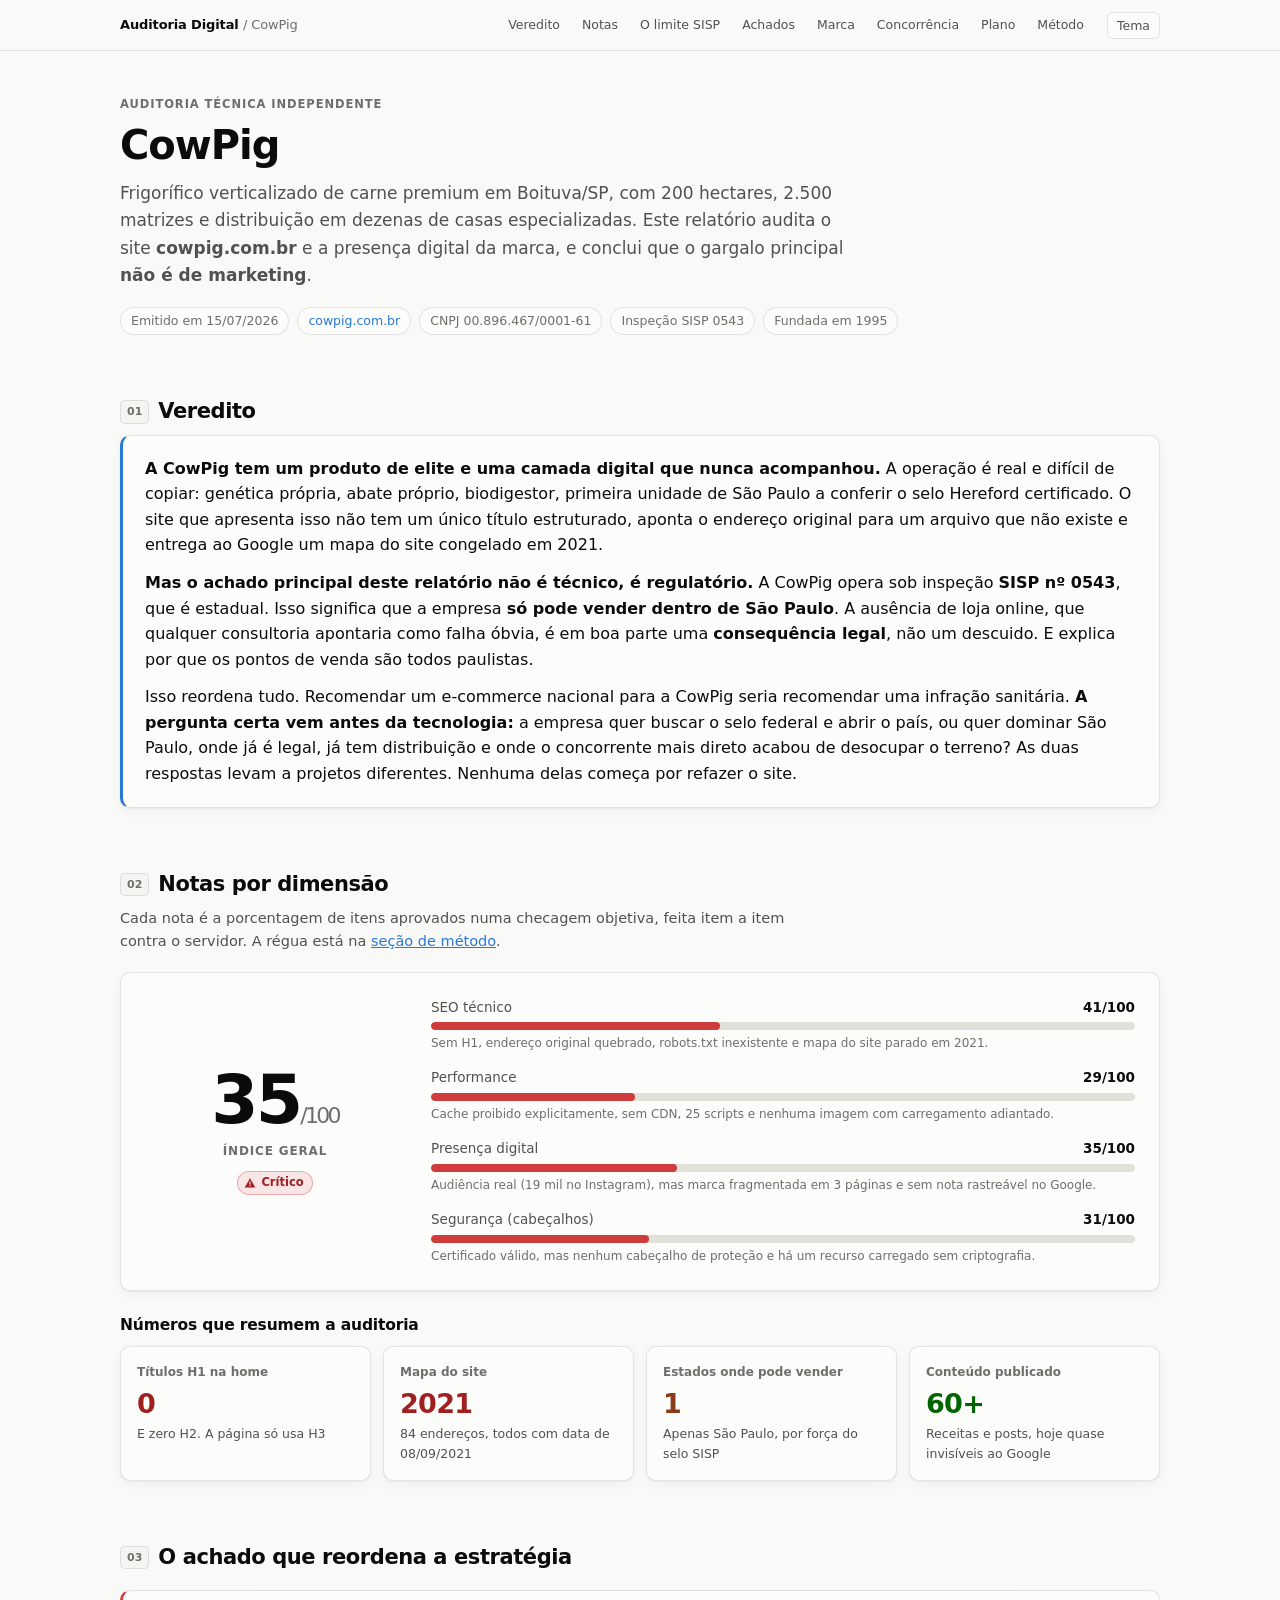
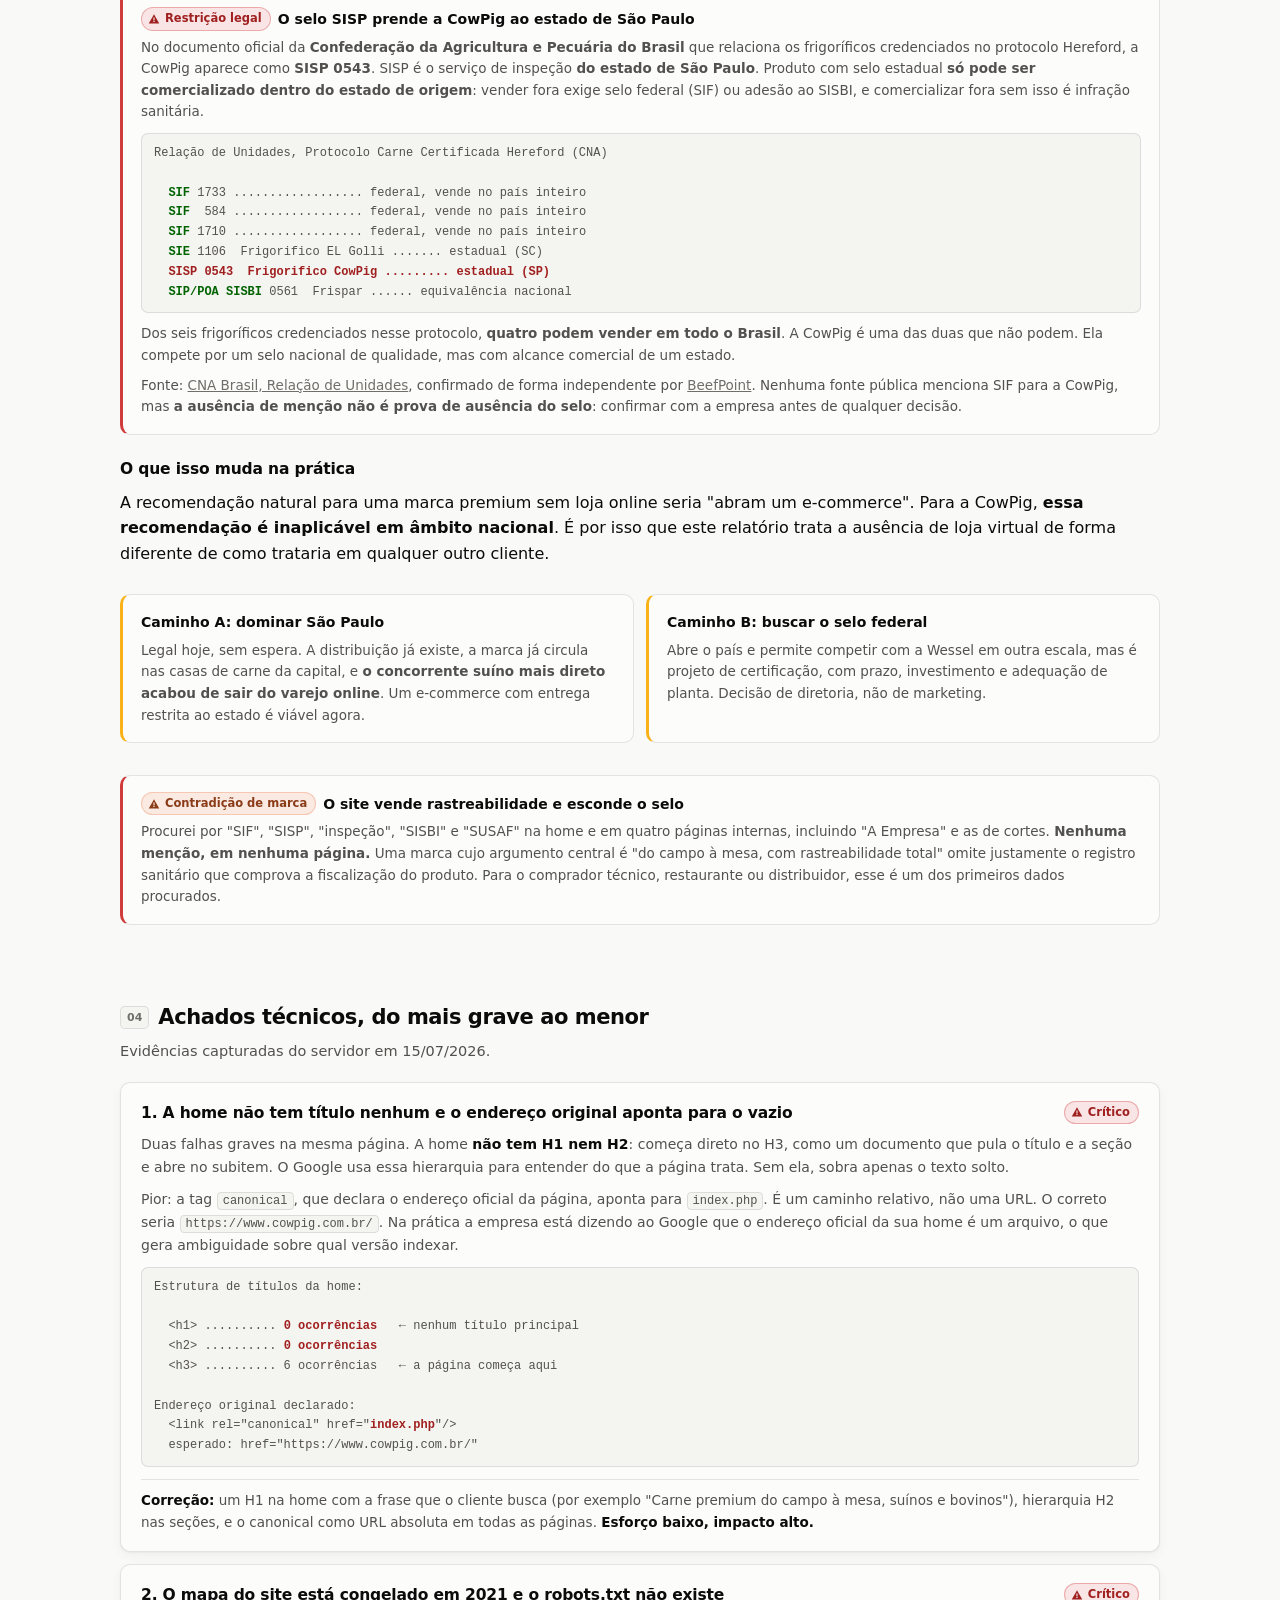
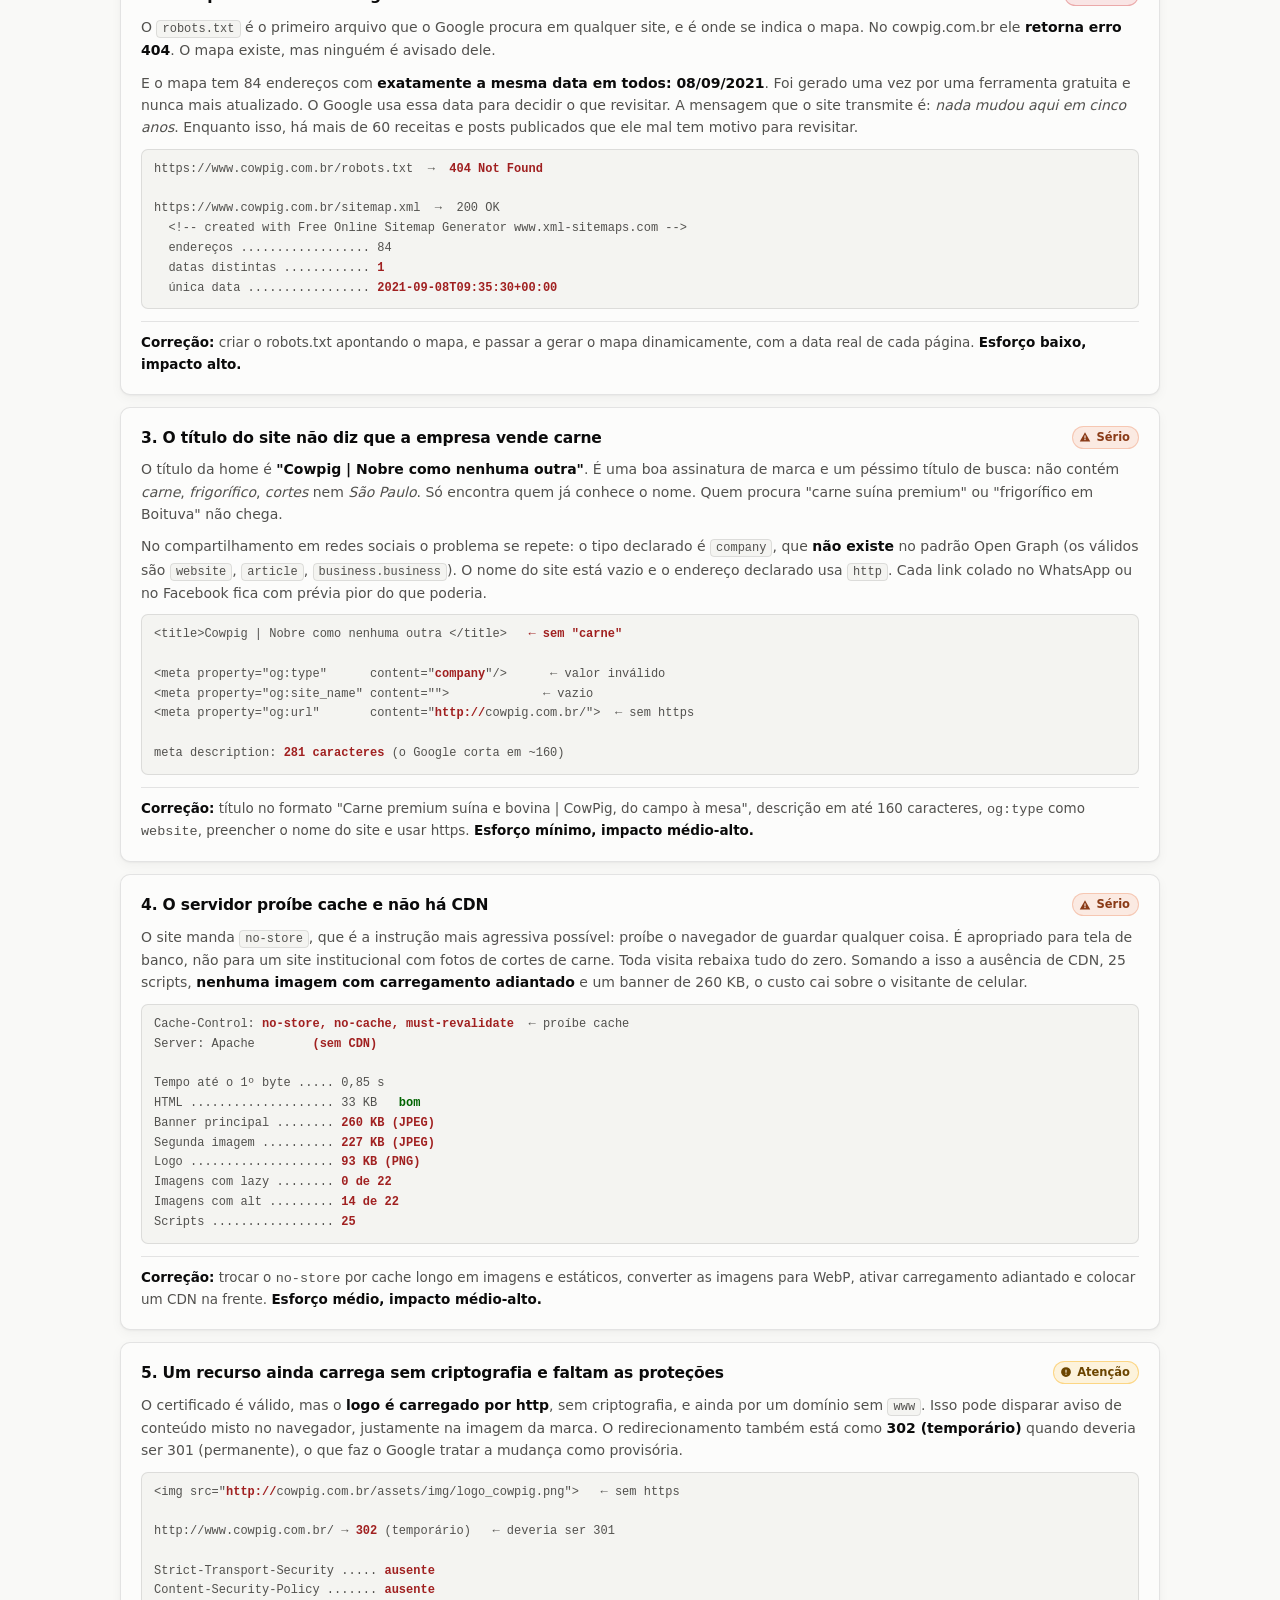
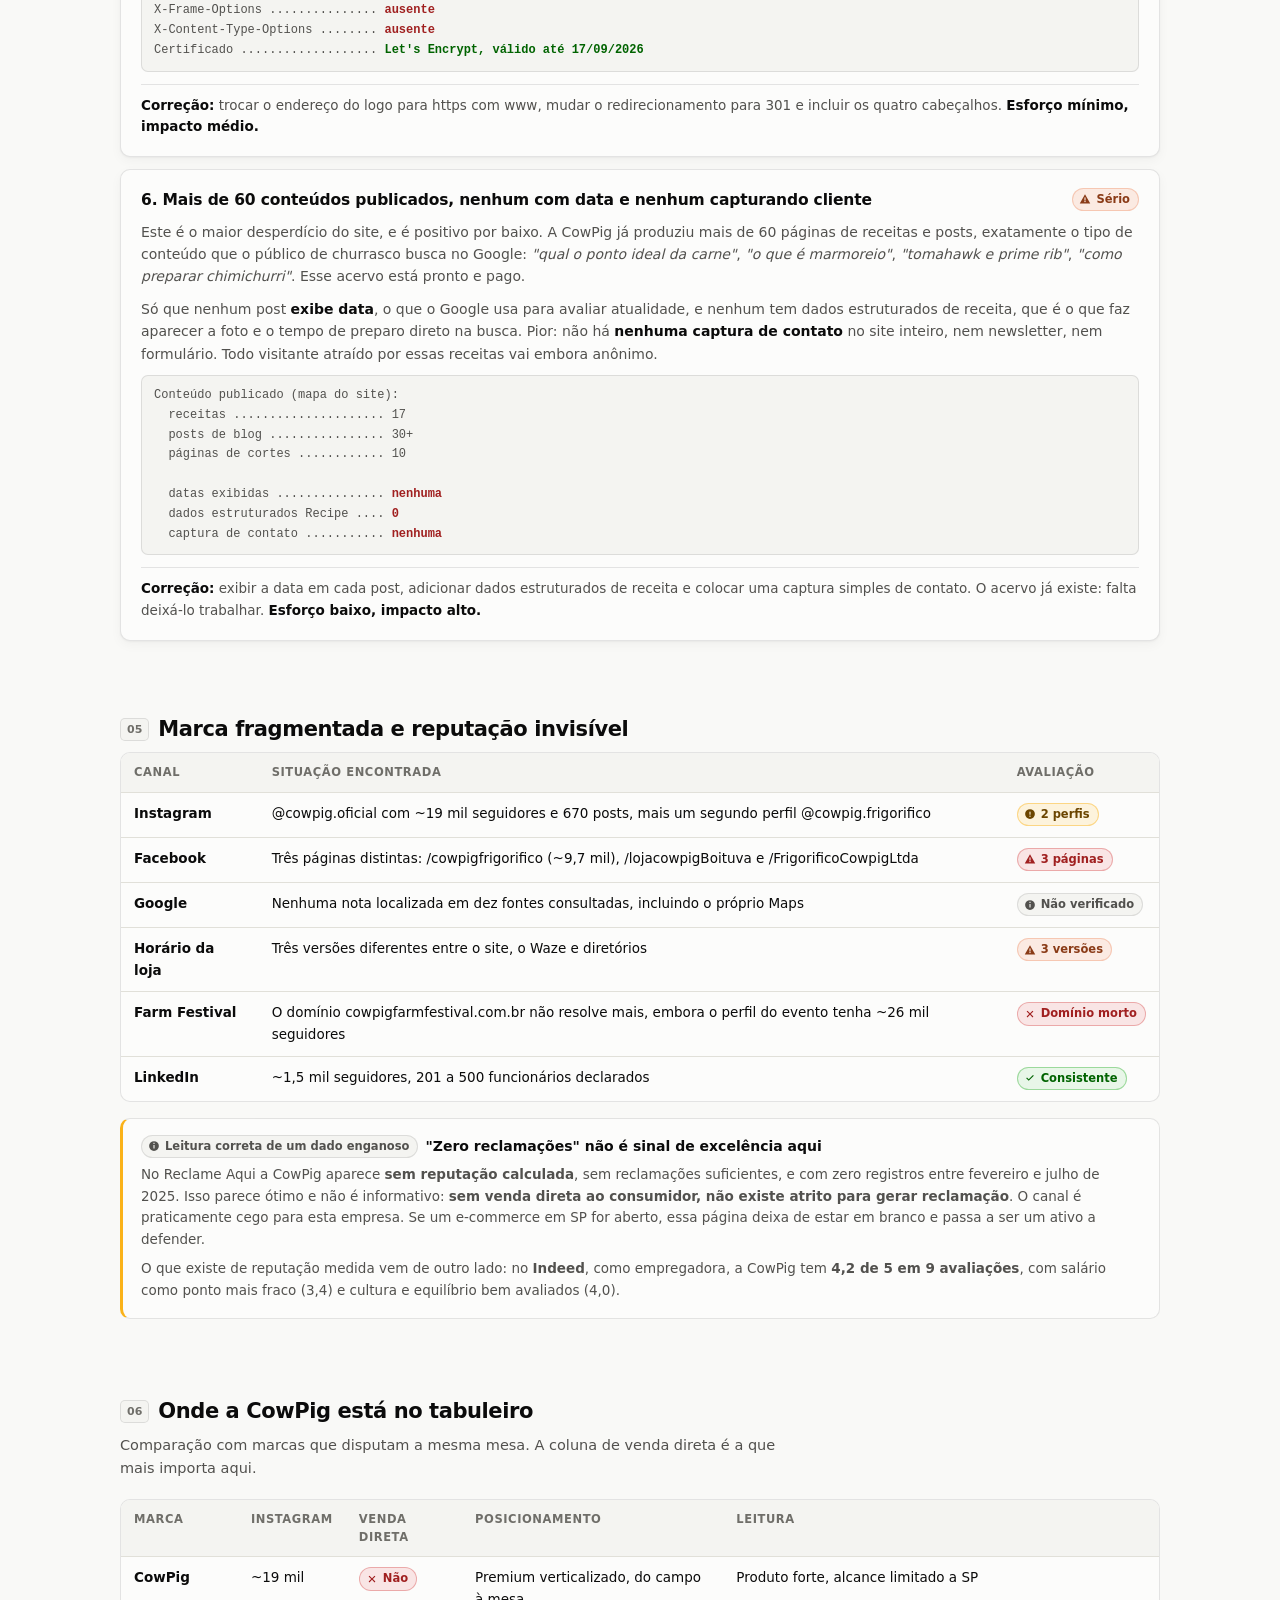
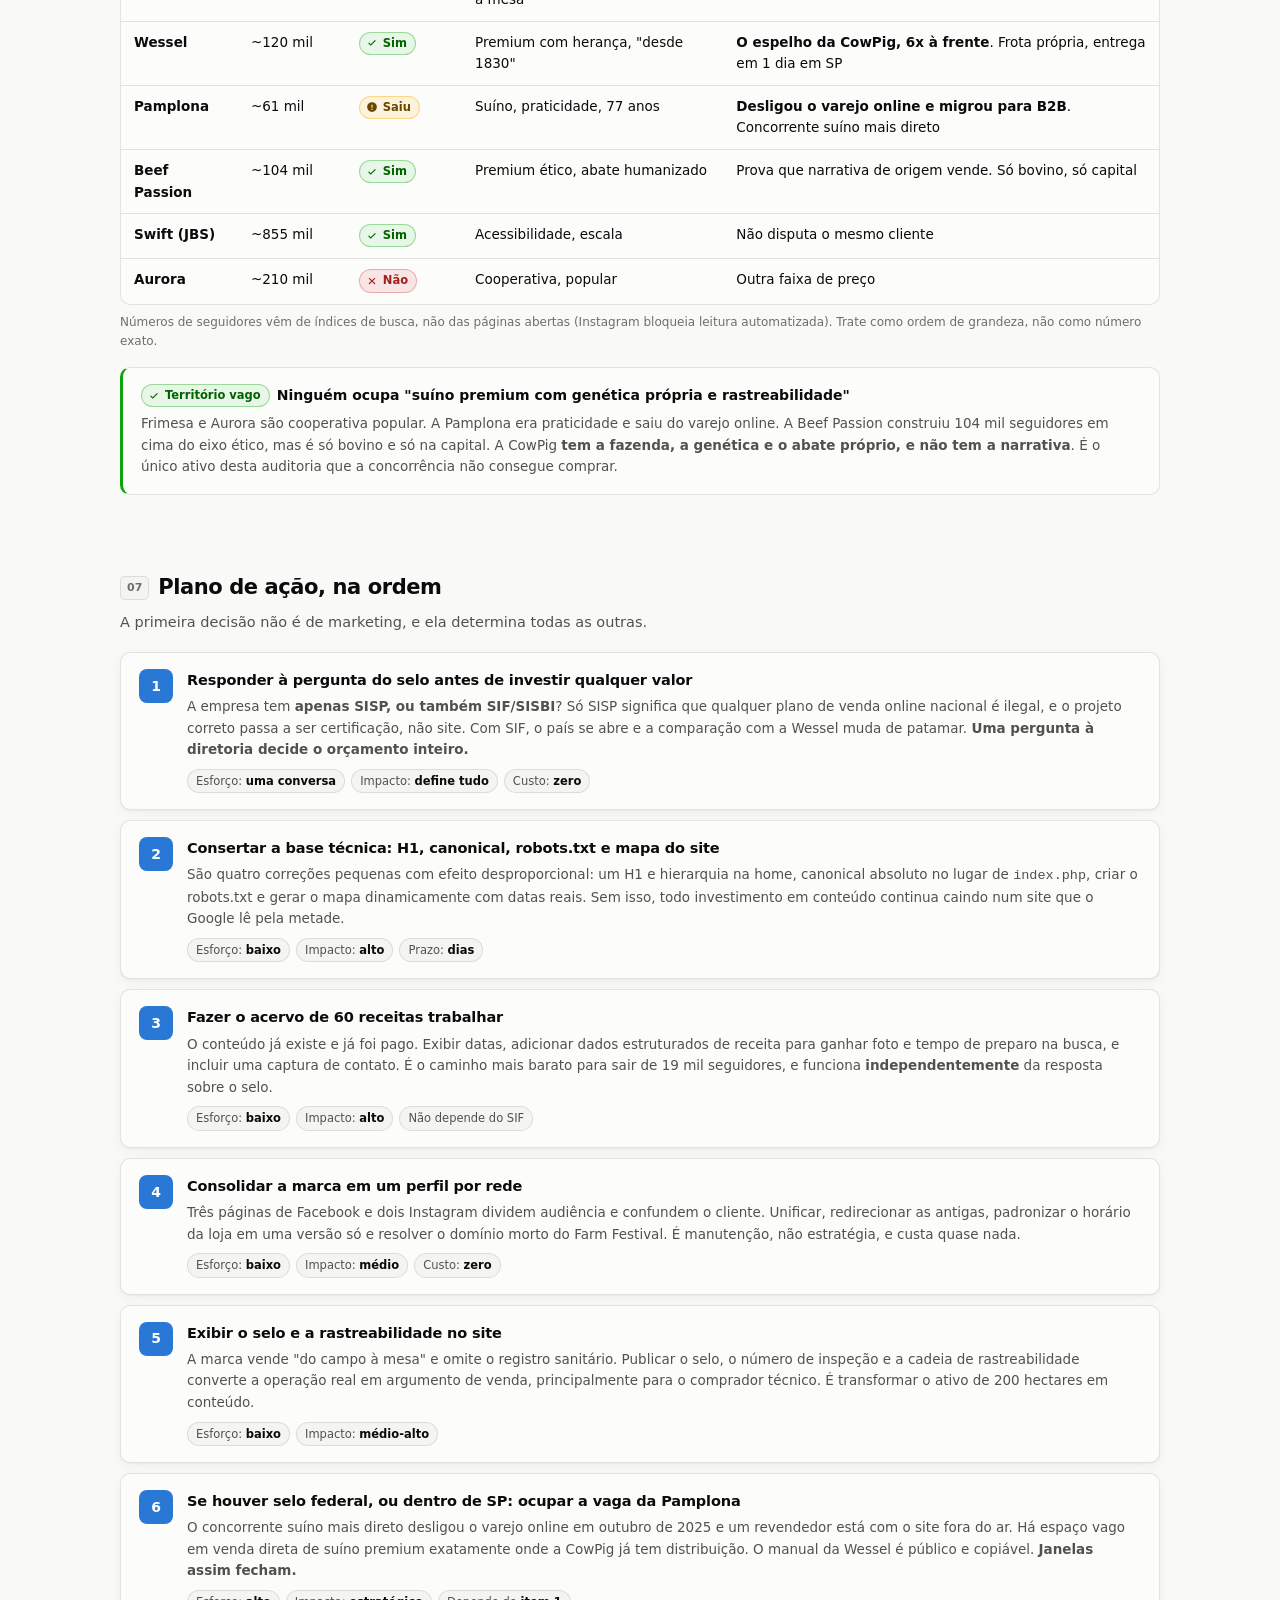
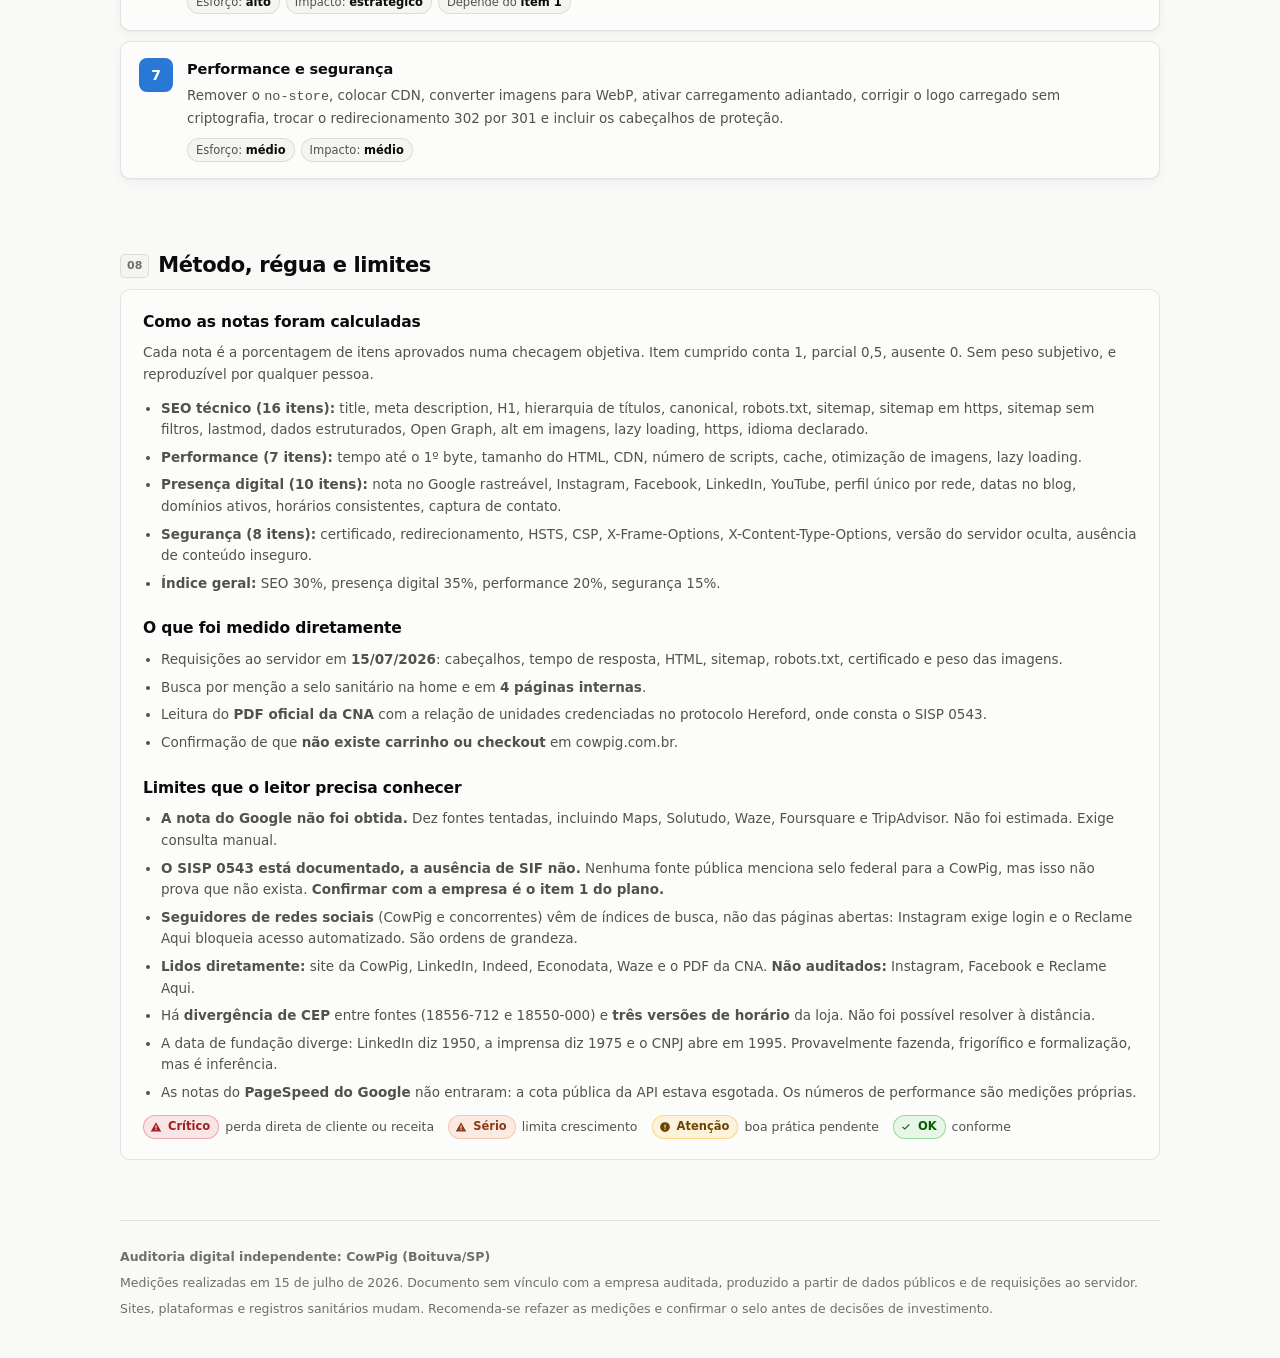
==== commit d5774b87: "Remove travessões de todo o conteúdo Substitui em/em dash por dois-pontos, vírgula ou "n/d" nas célu" ====
--- a/cowpig/index.html
+++ b/cowpig/index.html
@@ -3,7 +3,7 @@
 <head>
 <meta charset="utf-8">
 <meta name="viewport" content="width=device-width, initial-scale=1">
-<title>Auditoria Digital — CowPig (Boituva/SP)</title>
+<title>Auditoria Digital: CowPig (Boituva/SP)</title>
 <meta name="description" content="Auditoria técnica independente do site cowpig.com.br e da presença digital do Frigorífico CowPig, Boituva/SP.">
 <meta name="robots" content="noindex, nofollow">
 <link rel="stylesheet" href="../assets/report.css">
@@ -161,7 +161,7 @@
       com selo estadual <strong>só pode ser comercializado dentro do estado de origem</strong>: vender fora exige
       selo federal (SIF) ou adesão ao SISBI, e comercializar fora sem isso é infração sanitária.
     </p>
-    <div class="evidence">Relação de Unidades — Protocolo Carne Certificada Hereford (CNA)
+    <div class="evidence">Relação de Unidades, Protocolo Carne Certificada Hereford (CNA)
 
   <span class="ok">SIF</span> 1733 .................. federal, vende no país inteiro
   <span class="ok">SIF</span>  584 .................. federal, vende no país inteiro
@@ -727,7 +727,7 @@
 </section>
 
 <footer>
-  <p><strong>Auditoria digital independente — CowPig (Boituva/SP)</strong></p>
+  <p><strong>Auditoria digital independente: CowPig (Boituva/SP)</strong></p>
   <p>Medições realizadas em 15 de julho de 2026. Documento sem vínculo com a empresa auditada, produzido a partir de dados públicos e de requisições ao servidor.</p>
   <p>Sites, plataformas e registros sanitários mudam. Recomenda-se refazer as medições e confirmar o selo antes de decisões de investimento.</p>
 </footer>
--- a/assets/report.css
+++ b/assets/report.css
@@ -1,5 +1,5 @@
 /* ============================================================
-   Auditoria Digital — folha de estilo compartilhada
+   Auditoria Digital: folha de estilo compartilhada
    Paleta: instância de referência validada (status + sequencial azul)
    Regra: cor de status NUNCA carrega significado sozinha (ícone + rótulo)
    ============================================================ */
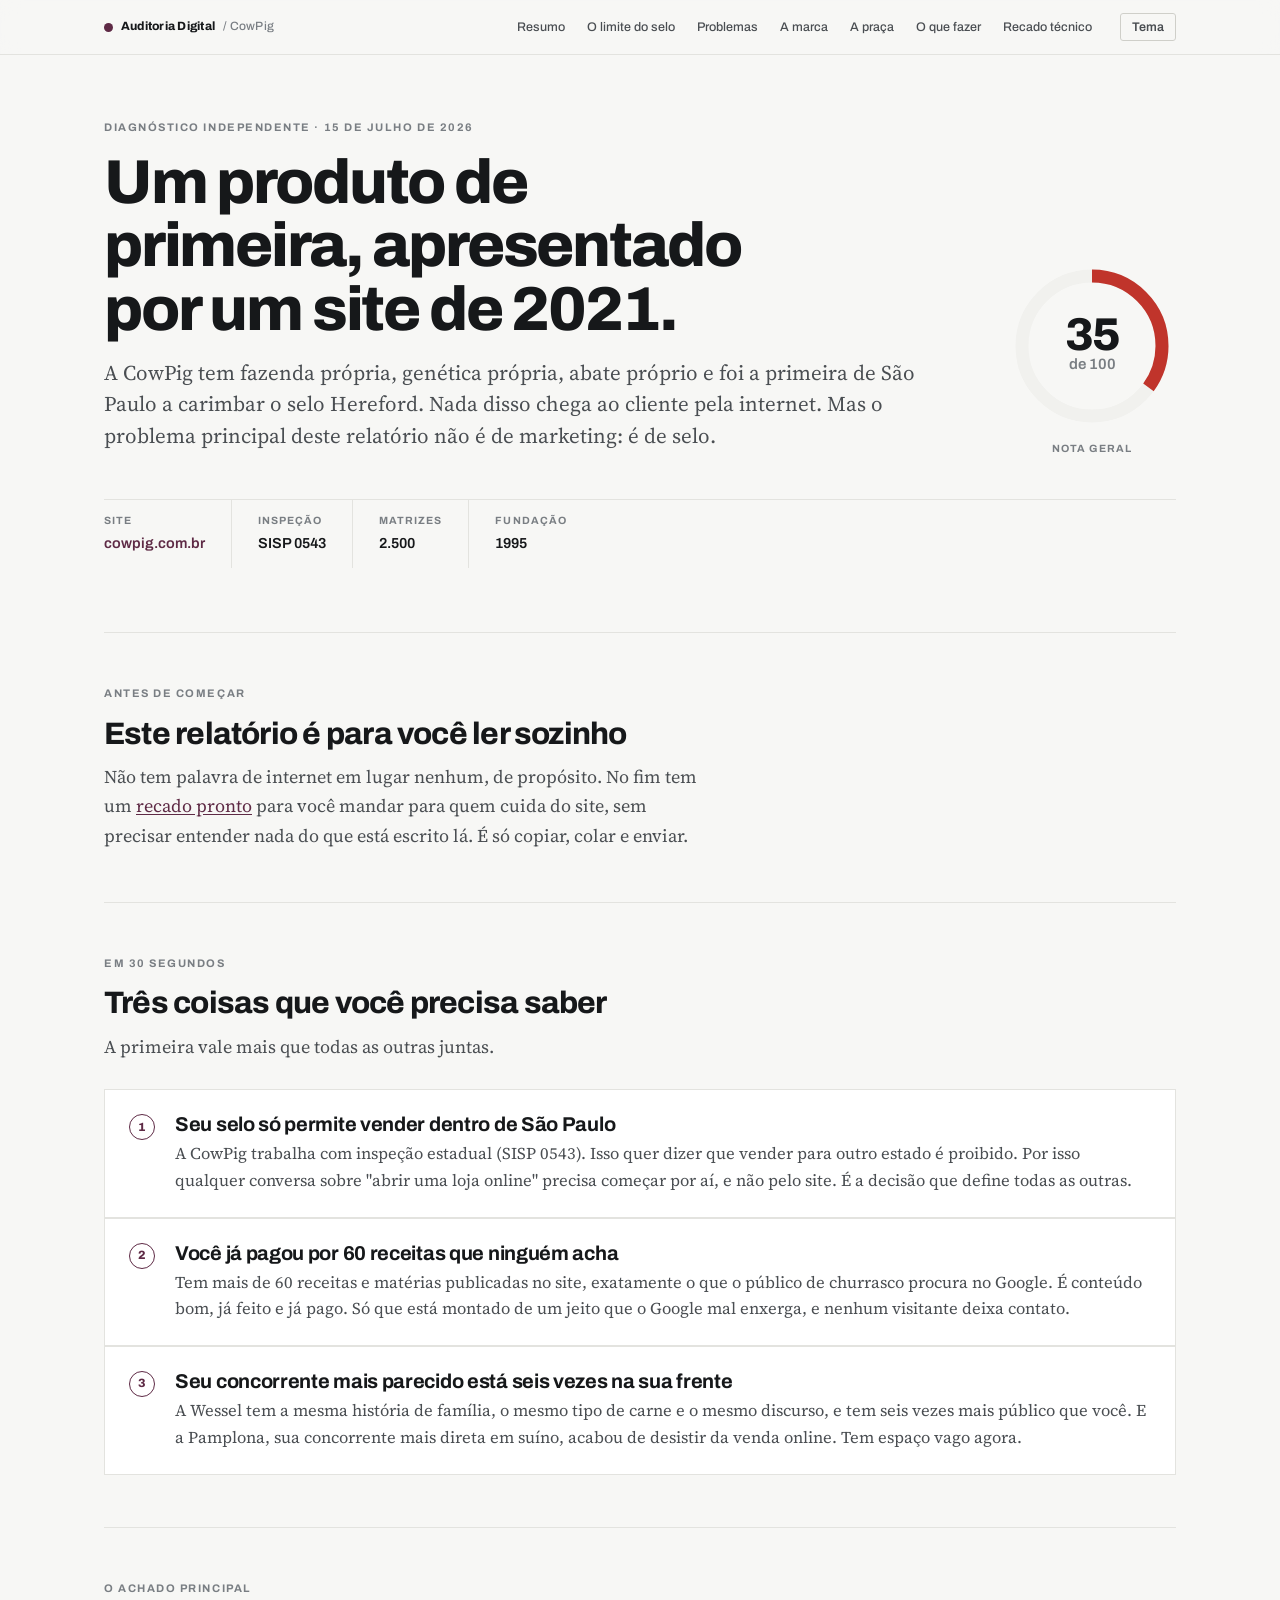
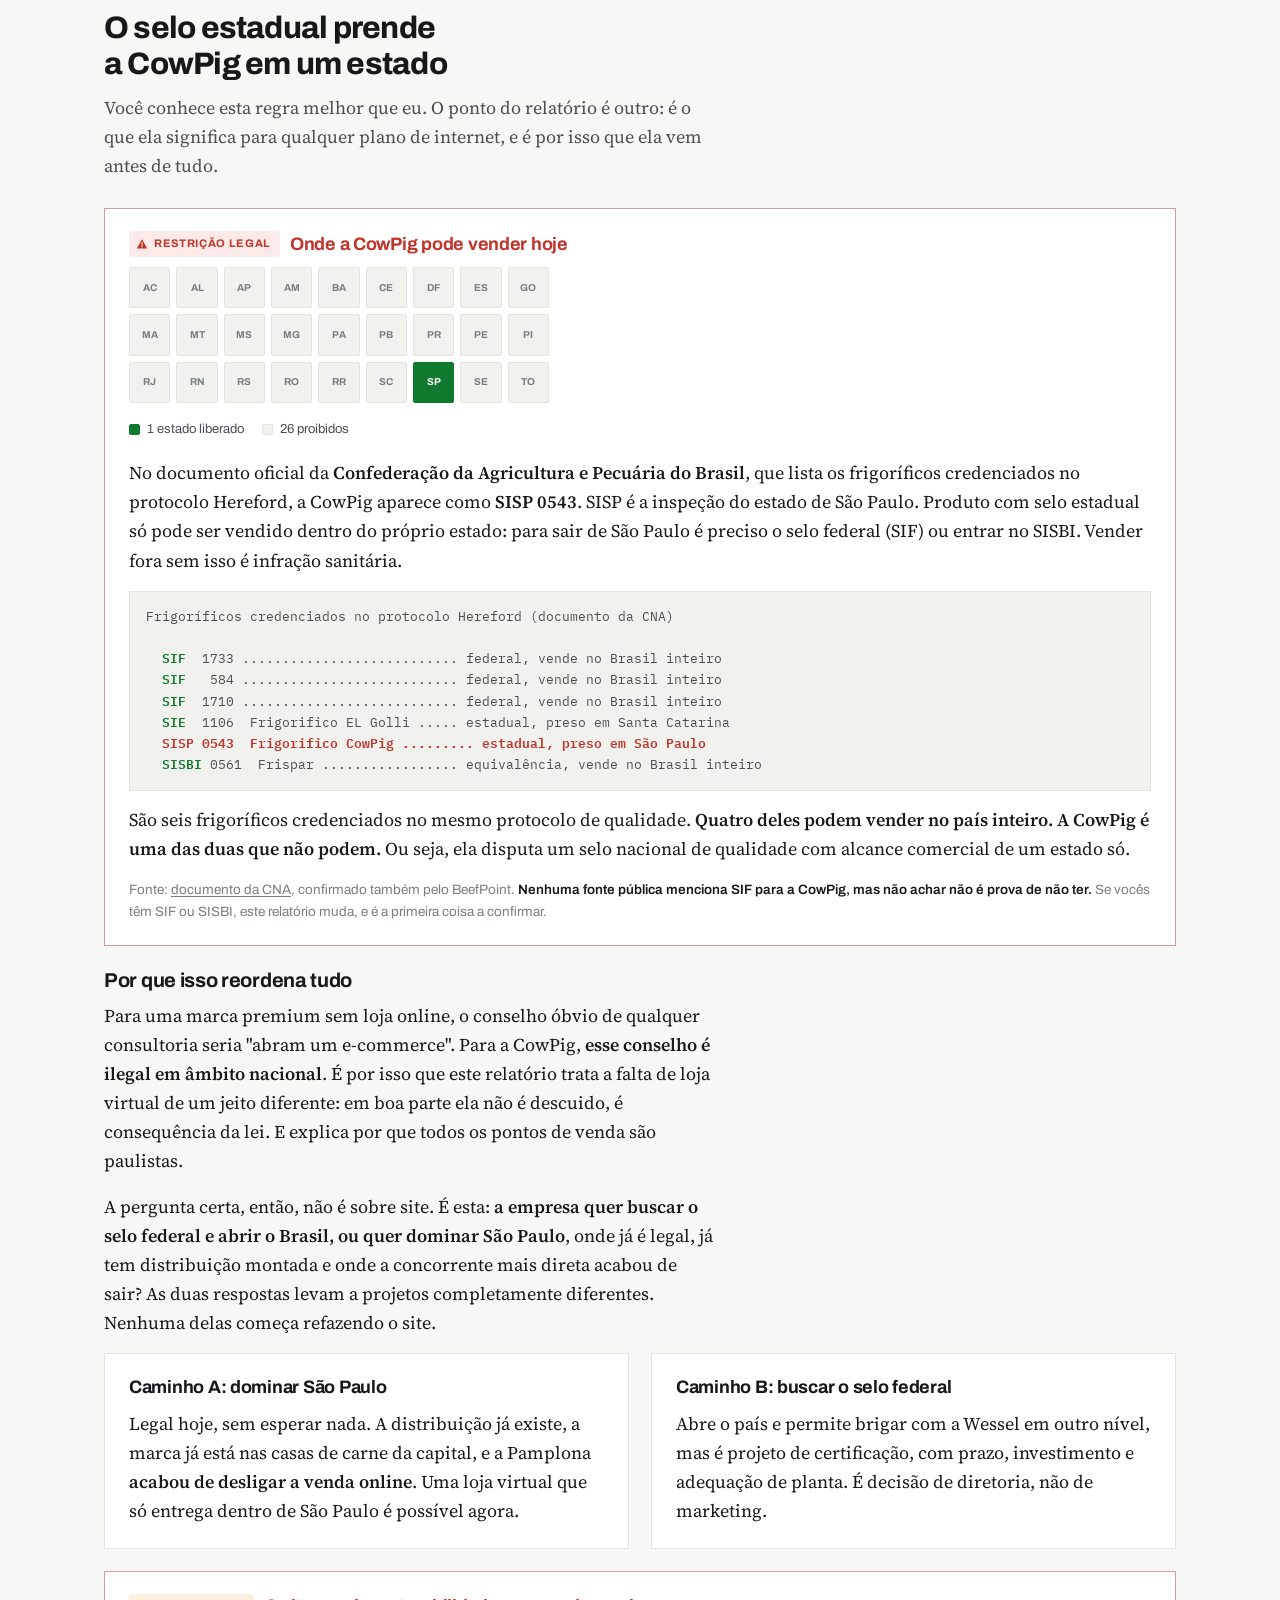
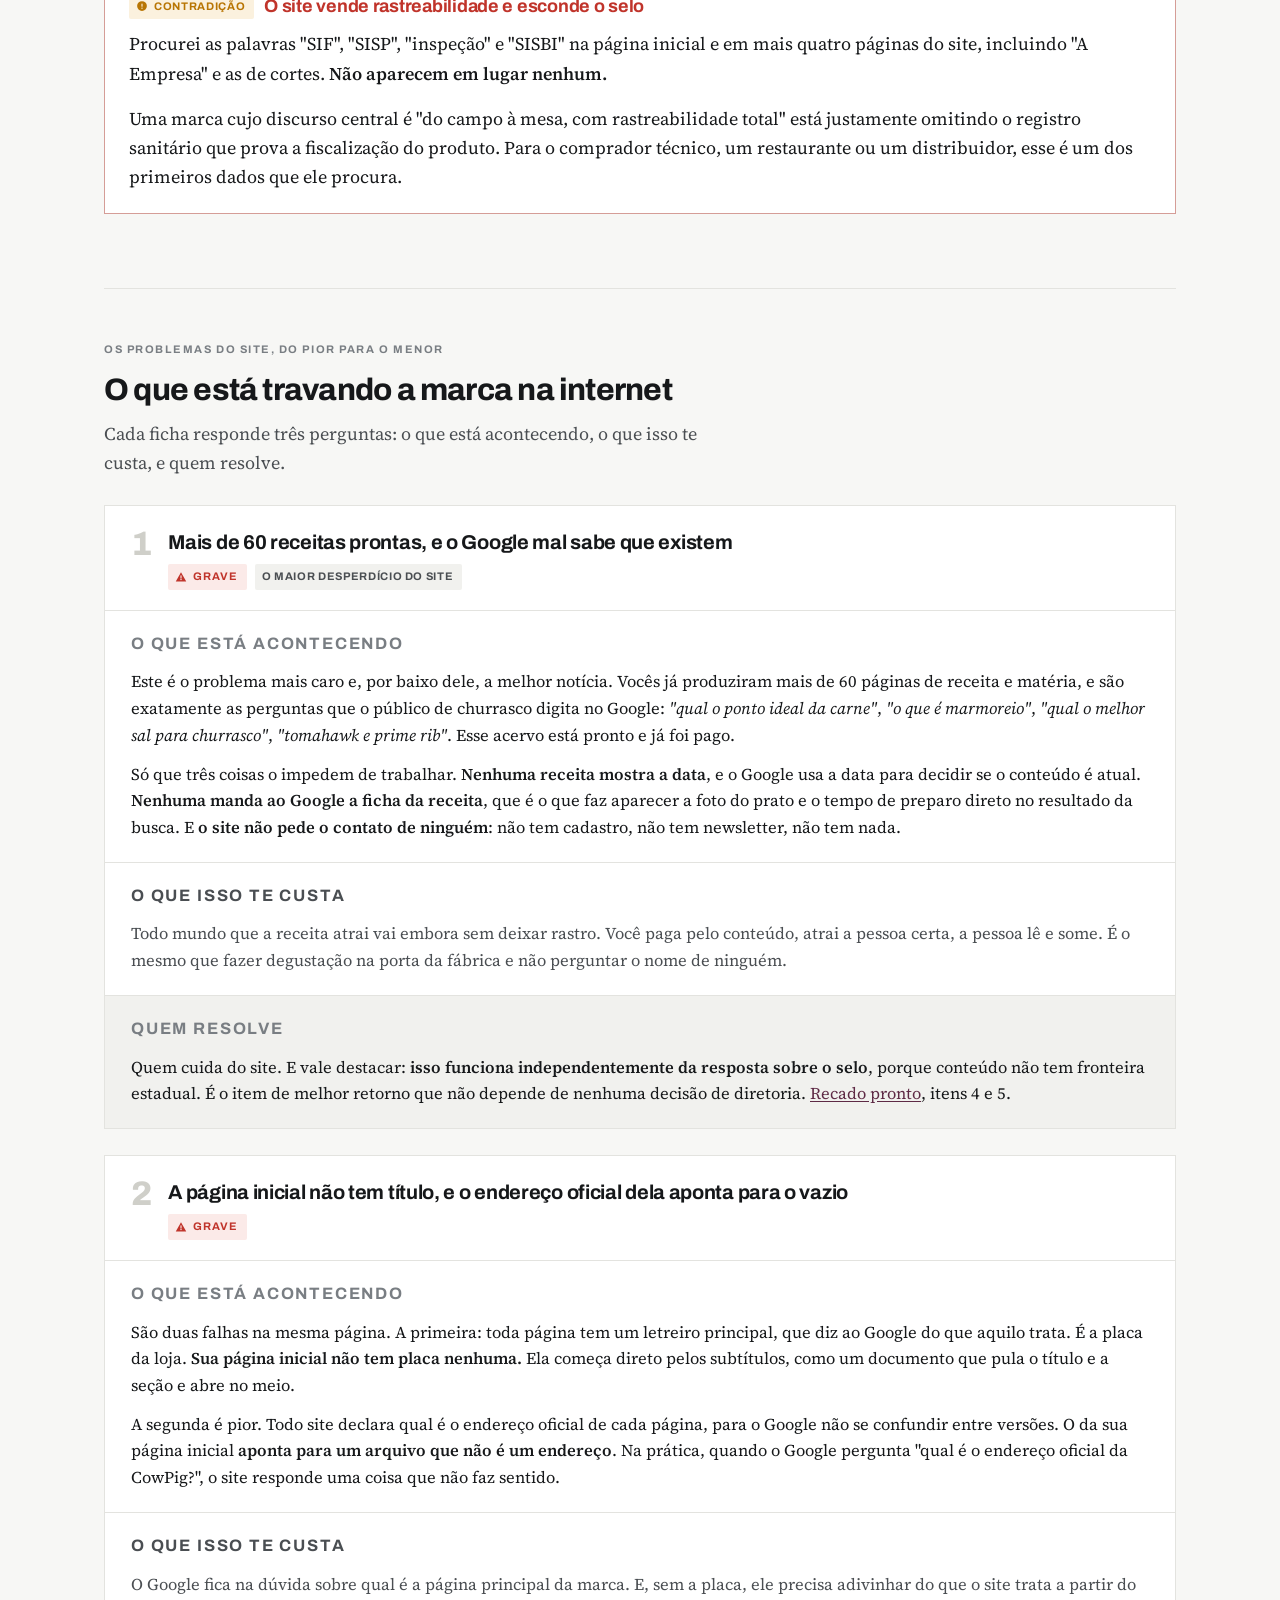
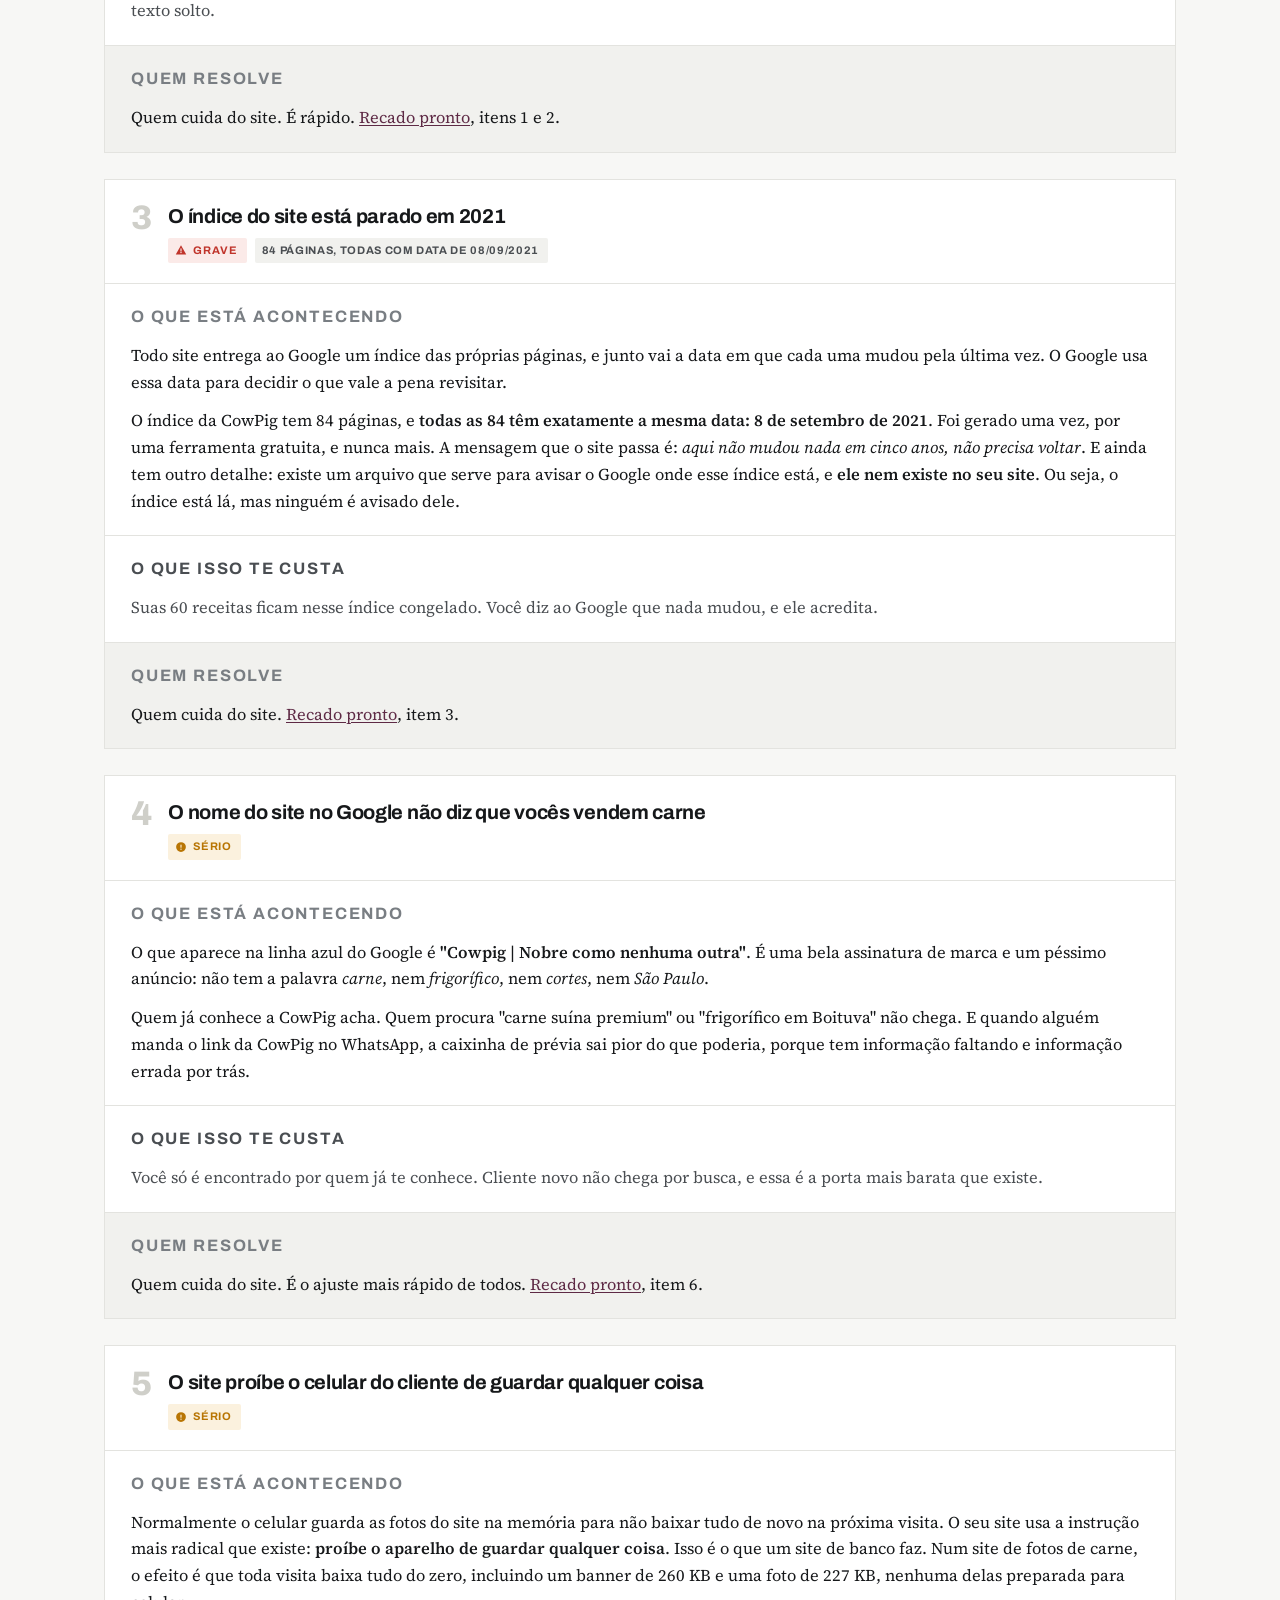
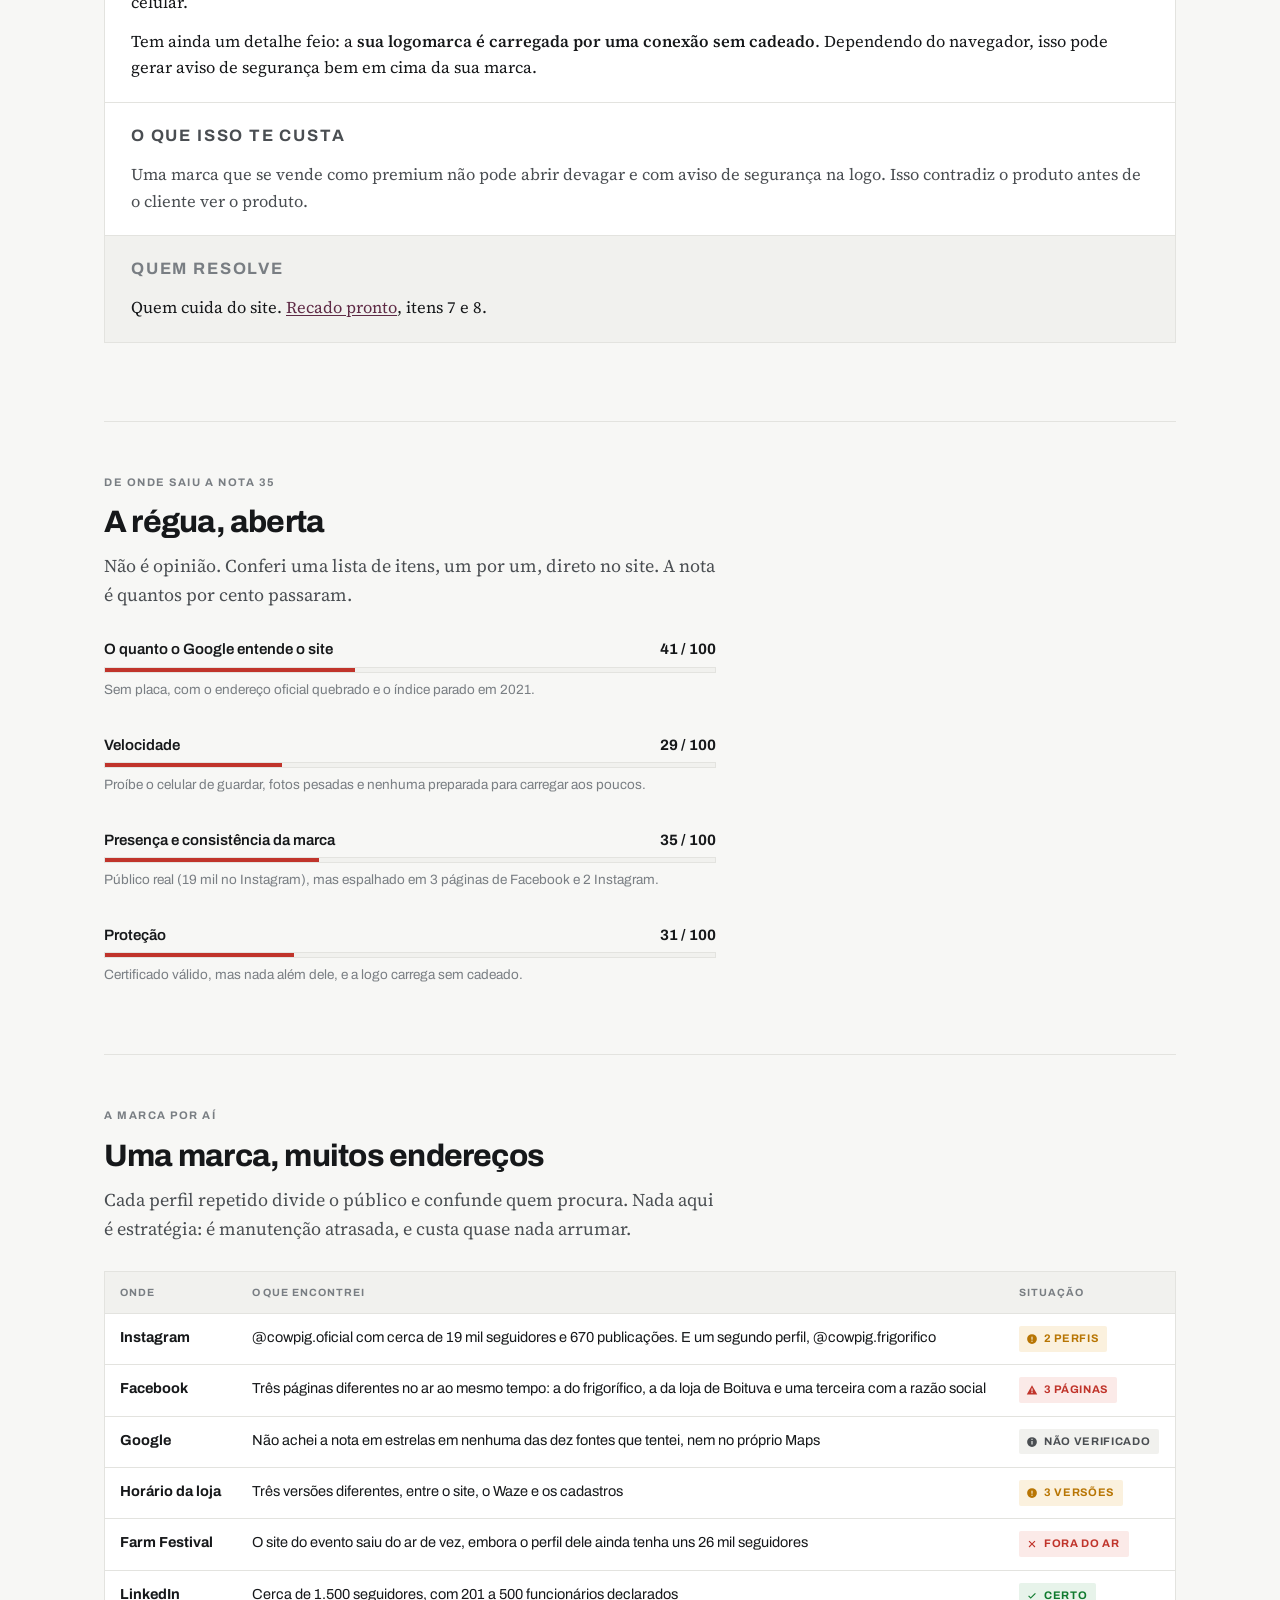
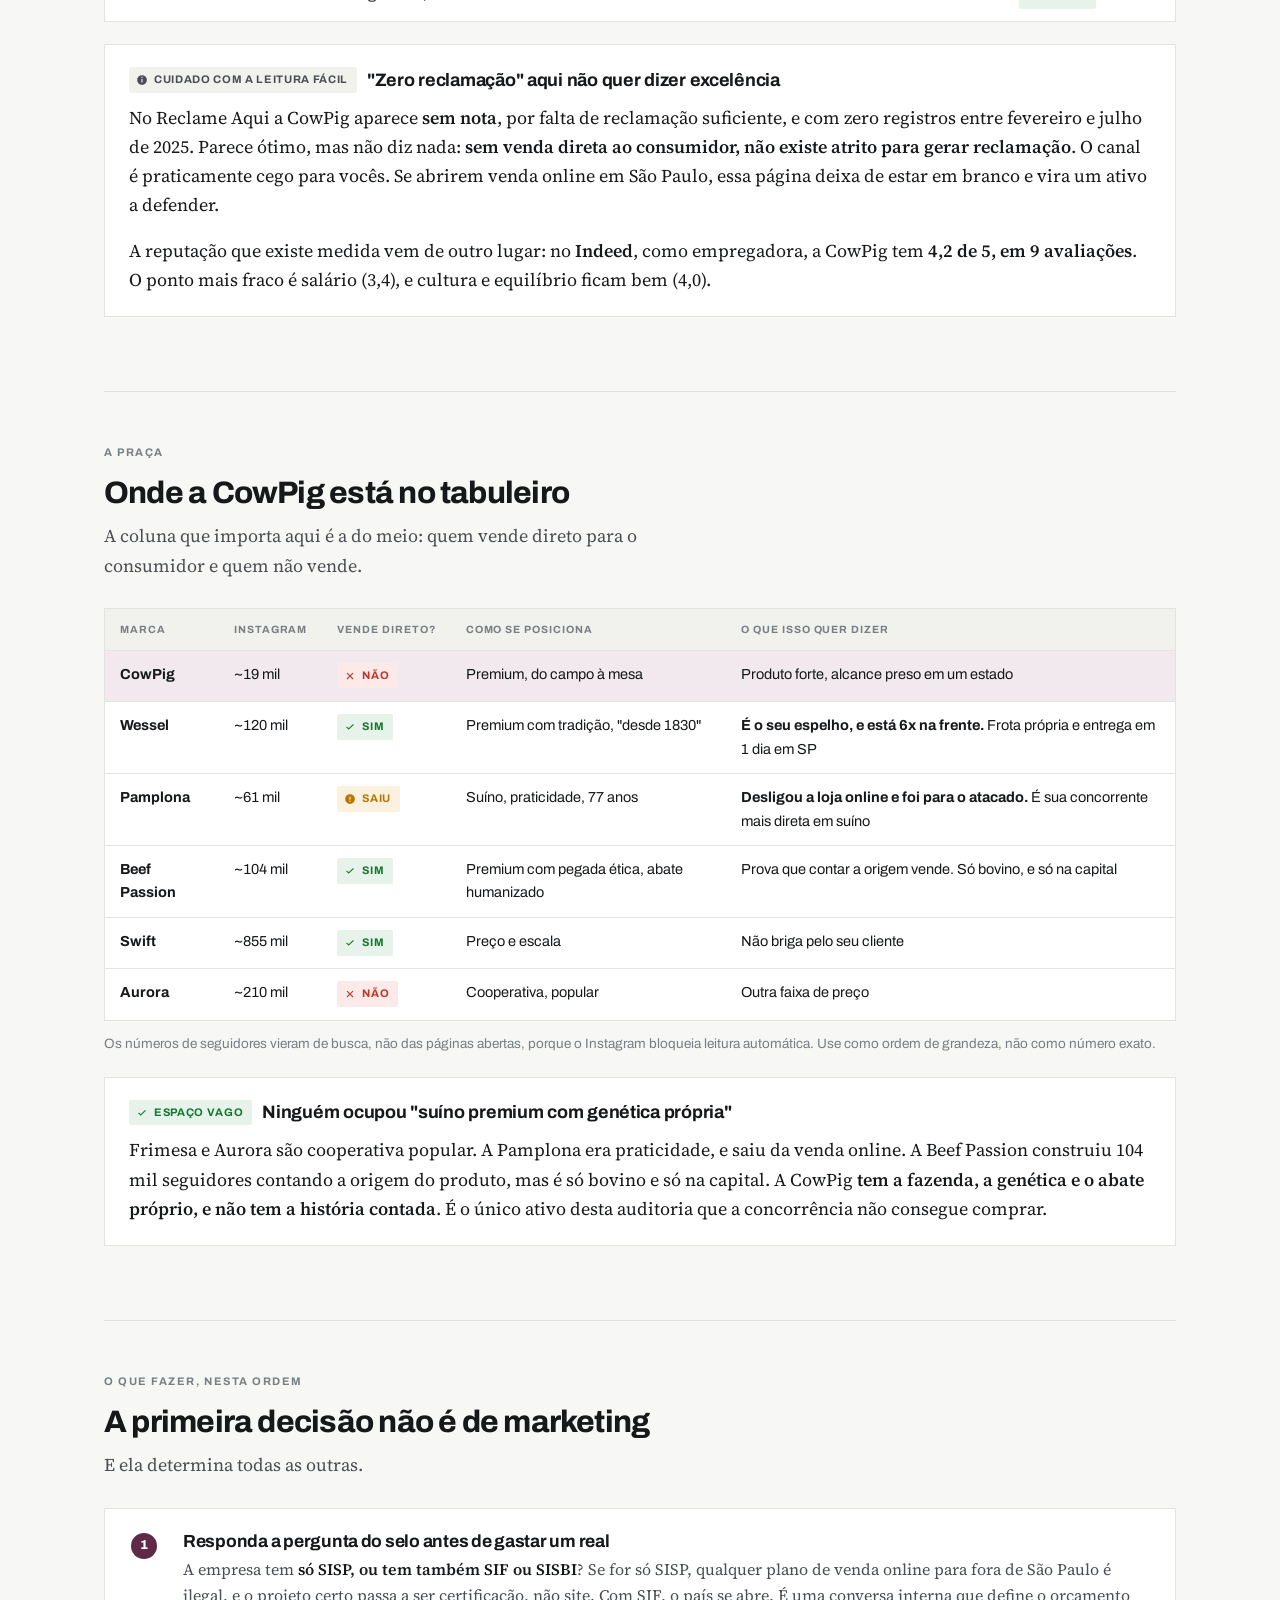
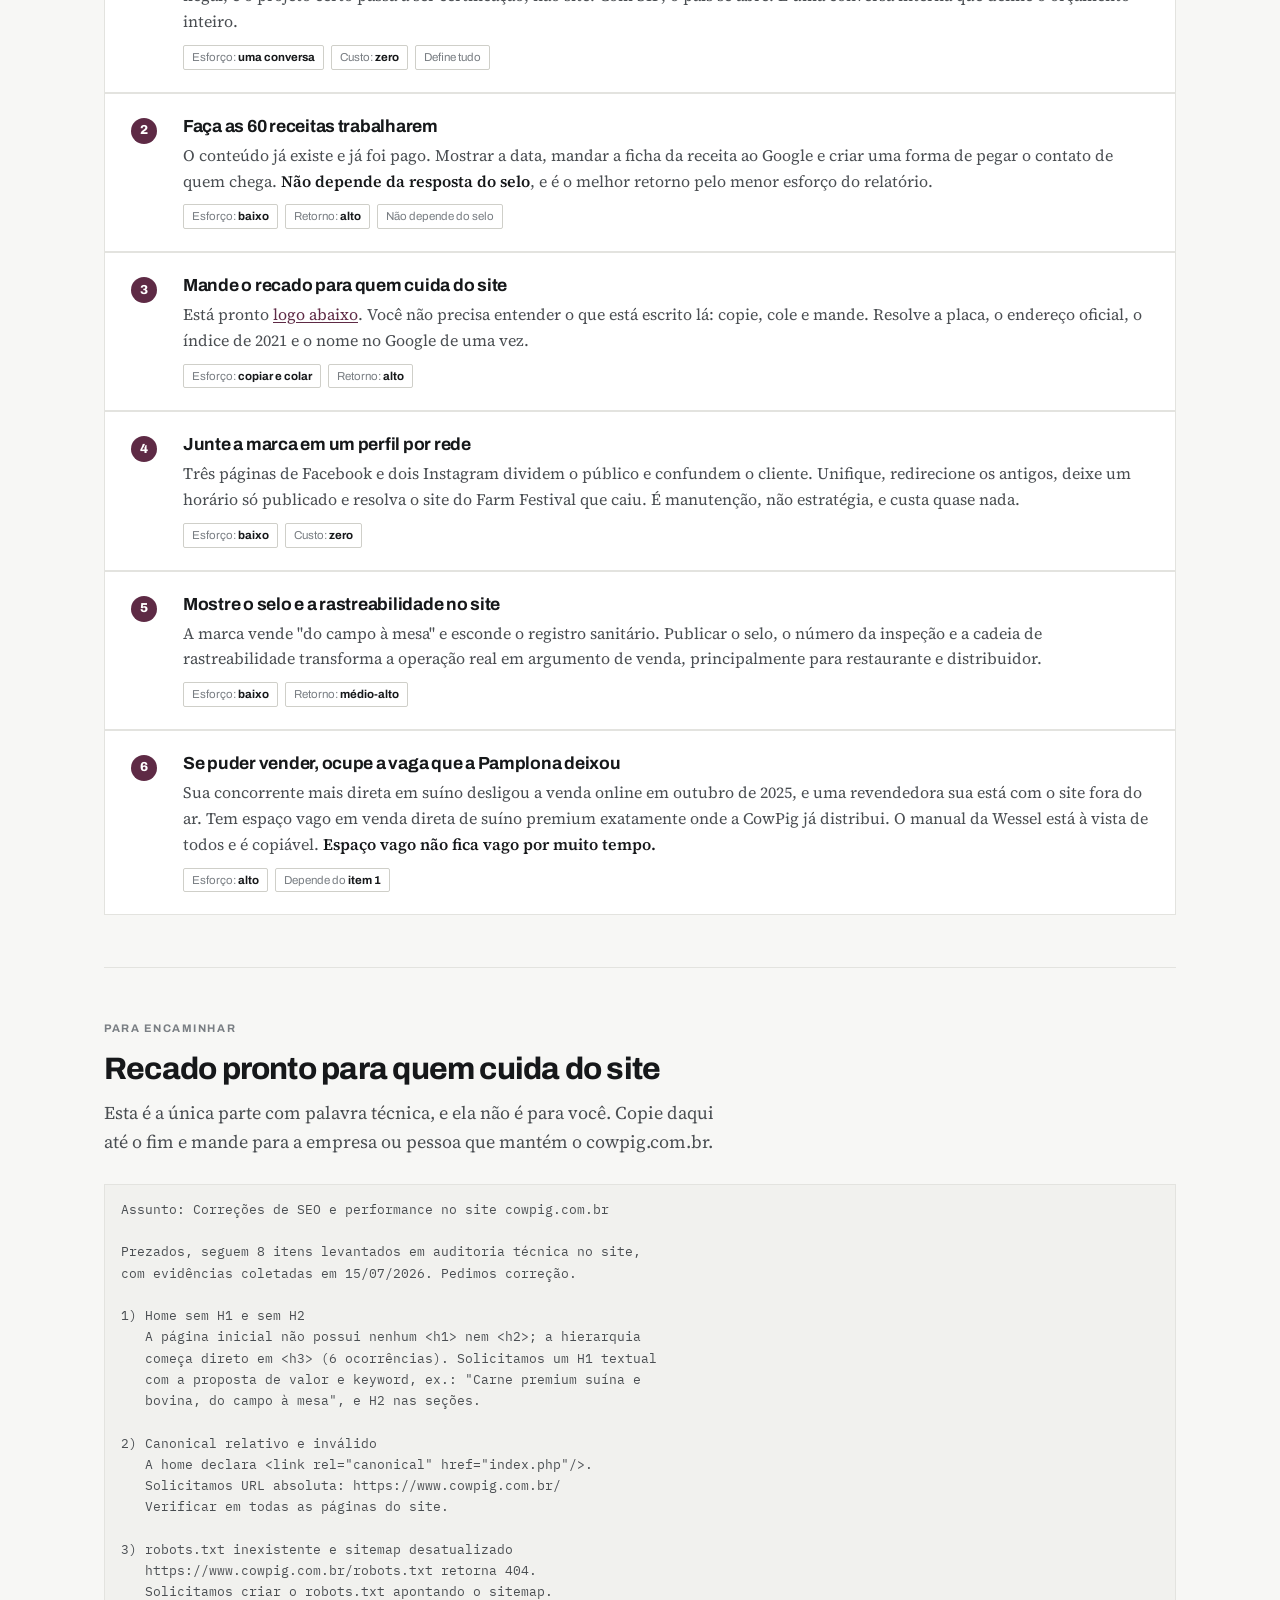
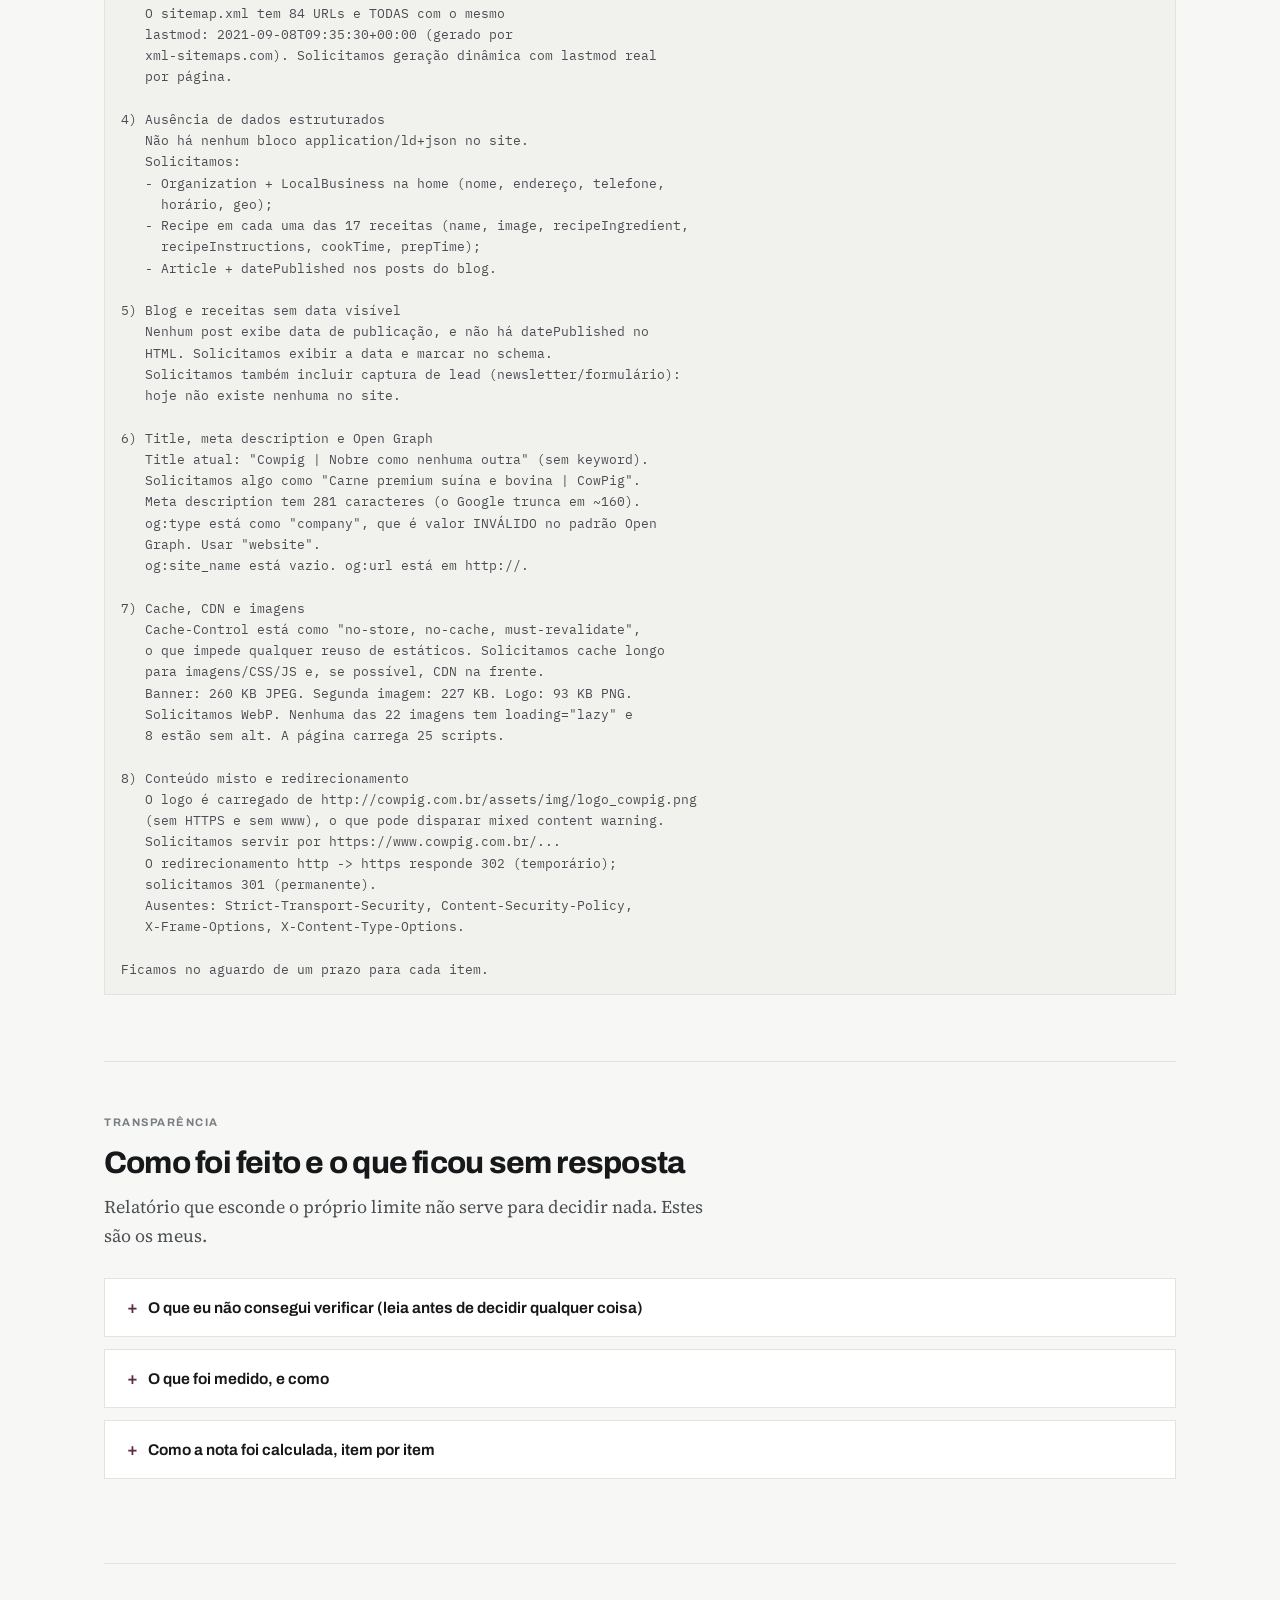
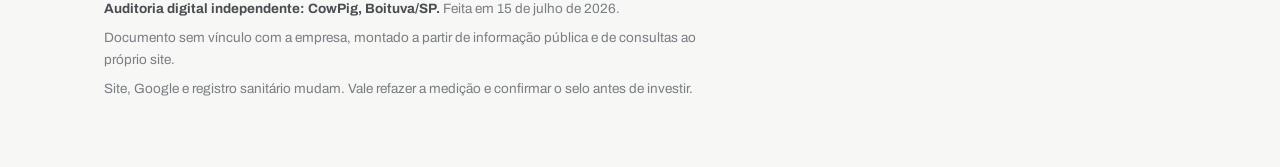
==== commit 5ec9a90d: "Reescreve os relatórios para leitor leigo e refaz o sistema visual O leitor é o dono do negócio, é l" ====
--- a/cowpig/index.html
+++ b/cowpig/index.html
@@ -1,752 +1,919 @@
 <!DOCTYPE html>
-<html lang="pt-BR" data-theme="">
+<html lang="pt-BR">
 <head>
 <meta charset="utf-8">
 <meta name="viewport" content="width=device-width, initial-scale=1">
 <title>Auditoria Digital: CowPig (Boituva/SP)</title>
-<meta name="description" content="Auditoria técnica independente do site cowpig.com.br e da presença digital do Frigorífico CowPig, Boituva/SP.">
+<meta name="description" content="Diagnóstico independente do site e da presença digital do Frigorífico CowPig, Boituva/SP.">
 <meta name="robots" content="noindex, nofollow">
+<link rel="preconnect" href="https://fonts.googleapis.com">
+<link rel="preconnect" href="https://fonts.gstatic.com" crossorigin>
+<link href="https://fonts.googleapis.com/css2?family=Archivo:wght@500;600;700;800&family=Source+Serif+4:ital,opsz,wght@0,8..60,400;0,8..60,600;1,8..60,400&family=IBM+Plex+Mono:wght@400;600&display=swap" rel="stylesheet">
 <link rel="stylesheet" href="../assets/report.css">
+<style>
+  :root { --accent: #5e2a45; --accent-ink: #462034; --accent-wash: #f2e9ee; }
+  :root[data-theme="dark"] { --accent: #c98fae; --accent-wash: #33202b; }
+  @media (prefers-color-scheme: dark) {
+    :root:where(:not([data-theme="light"])) { --accent: #c98fae; --accent-wash: #33202b; }
+  }
+</style>
 </head>
 <body>
 
 <div class="topbar">
   <div class="topbar-in">
-    <div class="brand">Auditoria Digital <span>/ CowPig</span></div>
+    <div class="mark"><i></i>Auditoria Digital <span>/ CowPig</span></div>
     <nav>
-      <a href="#veredito">Veredito</a>
-      <a href="#notas">Notas</a>
-      <a href="#sisp">O limite SISP</a>
-      <a href="#criticos">Achados</a>
-      <a href="#marca">Marca</a>
-      <a href="#concorrencia">Concorrência</a>
-      <a href="#plano">Plano</a>
-      <a href="#metodo">Método</a>
+      <a href="#resumo">Resumo</a>
+      <a href="#selo">O limite do selo</a>
+      <a href="#problemas">Problemas</a>
+      <a href="#marca">A marca</a>
+      <a href="#praca">A praça</a>
+      <a href="#plano">O que fazer</a>
+      <a href="#recado">Recado técnico</a>
     </nav>
-    <button class="theme-btn" id="themeBtn" type="button" aria-label="Alternar tema">Tema</button>
+    <button class="tbtn" id="t" type="button">Tema</button>
   </div>
 </div>
 
-<div class="wrap">
-
-<header class="hero">
-  <div class="eyebrow">Auditoria técnica independente</div>
-  <h1>CowPig</h1>
-  <p class="lede">
-    Frigorífico verticalizado de carne premium em Boituva/SP, com 200 hectares, 2.500 matrizes e distribuição
-    em dezenas de casas especializadas. Este relatório audita o site <strong>cowpig.com.br</strong> e a
-    presença digital da marca, e conclui que o gargalo principal <strong>não é de marketing</strong>.
-  </p>
-  <div class="meta-row">
-    <span class="chip">Emitido em 15/07/2026</span>
-    <span class="chip"><a href="https://www.cowpig.com.br/" target="_blank" rel="noopener">cowpig.com.br</a></span>
-    <span class="chip">CNPJ 00.896.467/0001-61</span>
-    <span class="chip">Inspeção SISP 0543</span>
-    <span class="chip">Fundada em 1995</span>
-  </div>
-</header>
-
-<!-- ================= VEREDITO ================= -->
-<section id="veredito">
-  <h2><span class="num">01</span> Veredito</h2>
-  <div class="verdict">
-    <p>
-      <strong>A CowPig tem um produto de elite e uma camada digital que nunca acompanhou.</strong> A operação é
-      real e difícil de copiar: genética própria, abate próprio, biodigestor, primeira unidade de São Paulo a
-      conferir o selo Hereford certificado. O site que apresenta isso não tem um único título estruturado, aponta
-      o endereço original para um arquivo que não existe e entrega ao Google um mapa do site congelado em 2021.
-    </p>
-    <p>
-      <strong>Mas o achado principal deste relatório não é técnico, é regulatório.</strong> A CowPig opera sob
-      inspeção <strong>SISP nº 0543</strong>, que é estadual. Isso significa que a empresa
-      <strong>só pode vender dentro de São Paulo</strong>. A ausência de loja online, que qualquer consultoria
-      apontaria como falha óbvia, é em boa parte uma <strong>consequência legal</strong>, não um descuido. E
-      explica por que os pontos de venda são todos paulistas.
-    </p>
-    <p>
-      Isso reordena tudo. Recomendar um e-commerce nacional para a CowPig seria recomendar uma infração
-      sanitária. <strong>A pergunta certa vem antes da tecnologia:</strong> a empresa quer buscar o selo federal e
-      abrir o país, ou quer dominar São Paulo, onde já é legal, já tem distribuição e onde o concorrente mais
-      direto acabou de desocupar o terreno? As duas respostas levam a projetos diferentes. Nenhuma delas começa
-      por refazer o site.
-    </p>
-  </div>
-</section>
-
-<!-- ================= NOTAS ================= -->
-<section id="notas">
-  <h2><span class="num">02</span> Notas por dimensão</h2>
-  <p class="sec-lede">
-    Cada nota é a porcentagem de itens aprovados numa checagem objetiva, feita item a item contra o servidor.
-    A régua está na <a href="#metodo">seção de método</a>.
-  </p>
-
-  <div class="score-hero">
-    <div class="score-figure">
-      <div class="score-value">35<span class="score-den">/100</span></div>
-      <div class="score-label">Índice geral</div>
-      <div style="margin-top:10px">
-        <span class="pill pill-critical">
-          <svg viewBox="0 0 16 16" fill="currentColor" aria-hidden="true"><path d="M8 1.5 15 14H1L8 1.5zm0 4a.75.75 0 0 0-.75.75v3a.75.75 0 0 0 1.5 0v-3A.75.75 0 0 0 8 5.5zm0 6.75a.9.9 0 1 0 0-1.8.9.9 0 0 0 0 1.8z"/></svg>
-          Crítico
-        </span>
-      </div>
-    </div>
-
-    <div class="meters">
-      <div class="meter-row">
-        <div class="meter-head"><span class="meter-name">SEO técnico</span><span class="meter-num">41/100</span></div>
-        <div class="meter-track"><div class="meter-fill" style="width:41%;background:var(--critical)"></div></div>
-        <div class="meter-note">Sem H1, endereço original quebrado, robots.txt inexistente e mapa do site parado em 2021.</div>
-      </div>
-      <div class="meter-row">
-        <div class="meter-head"><span class="meter-name">Performance</span><span class="meter-num">29/100</span></div>
-        <div class="meter-track"><div class="meter-fill" style="width:29%;background:var(--critical)"></div></div>
-        <div class="meter-note">Cache proibido explicitamente, sem CDN, 25 scripts e nenhuma imagem com carregamento adiantado.</div>
-      </div>
-      <div class="meter-row">
-        <div class="meter-head"><span class="meter-name">Presença digital</span><span class="meter-num">35/100</span></div>
-        <div class="meter-track"><div class="meter-fill" style="width:35%;background:var(--critical)"></div></div>
-        <div class="meter-note">Audiência real (19 mil no Instagram), mas marca fragmentada em 3 páginas e sem nota rastreável no Google.</div>
-      </div>
-      <div class="meter-row">
-        <div class="meter-head"><span class="meter-name">Segurança (cabeçalhos)</span><span class="meter-num">31/100</span></div>
-        <div class="meter-track"><div class="meter-fill" style="width:31%;background:var(--critical)"></div></div>
-        <div class="meter-note">Certificado válido, mas nenhum cabeçalho de proteção e há um recurso carregado sem criptografia.</div>
-      </div>
-    </div>
-  </div>
-
-  <h3>Números que resumem a auditoria</h3>
-  <div class="kpis">
-    <div class="kpi">
-      <div class="kpi-label">Títulos H1 na home</div>
-      <div class="kpi-value" style="color:var(--critical-ink)">0</div>
-      <div class="kpi-sub">E zero H2. A página só usa H3</div>
-    </div>
-    <div class="kpi">
-      <div class="kpi-label">Mapa do site</div>
-      <div class="kpi-value" style="color:var(--critical-ink)">2021</div>
-      <div class="kpi-sub">84 endereços, todos com data de 08/09/2021</div>
-    </div>
-    <div class="kpi">
-      <div class="kpi-label">Estados onde pode vender</div>
-      <div class="kpi-value" style="color:var(--serious-ink)">1</div>
-      <div class="kpi-sub">Apenas São Paulo, por força do selo SISP</div>
-    </div>
-    <div class="kpi">
-      <div class="kpi-label">Conteúdo publicado</div>
-      <div class="kpi-value" style="color:var(--good-ink)">60+</div>
-      <div class="kpi-sub">Receitas e posts, hoje quase invisíveis ao Google</div>
-    </div>
-  </div>
-</section>
-
-<!-- ================= SISP ================= -->
-<section id="sisp">
-  <h2><span class="num">03</span> O achado que reordena a estratégia</h2>
-
-  <div class="callout critical">
-    <h4>
-      <span class="pill pill-critical">
+<div class="page">
+
+<!-- ===================== HERO ===================== -->
+<section class="hero">
+  <div class="hero-grid">
+    <div>
+      <p class="eyebrow">Diagnóstico independente &middot; 15 de julho de 2026</p>
+      <h1>Um produto de primeira, apresentado por um site de 2021.</h1>
+      <p class="lede">
+        A CowPig tem fazenda própria, genética própria, abate próprio e foi a primeira de São Paulo a
+        carimbar o selo Hereford. Nada disso chega ao cliente pela internet. Mas o problema principal
+        deste relatório não é de marketing: é de selo.
+      </p>
+    </div>
+
+    <div class="gauge">
+      <svg width="168" height="168" viewBox="0 0 168 168" role="img" aria-label="Nota geral 35 de 100">
+        <circle cx="84" cy="84" r="70" fill="none" stroke="var(--surface-sunk)" stroke-width="13"/>
+        <circle cx="84" cy="84" r="70" fill="none" stroke="var(--crit)" stroke-width="13"
+                stroke-dasharray="154 440" stroke-linecap="butt"
+                transform="rotate(-90 84 84)"/>
+        <text x="84" y="88" text-anchor="middle" class="gauge-num">35</text>
+        <text x="84" y="107" text-anchor="middle" class="gauge-den">de 100</text>
+      </svg>
+      <p class="gauge-cap">Nota geral</p>
+    </div>
+  </div>
+
+  <dl class="facts">
+    <div class="fact"><dt>Site</dt><dd><a href="https://www.cowpig.com.br/" target="_blank" rel="noopener">cowpig.com.br</a></dd></div>
+    <div class="fact"><dt>Inspeção</dt><dd>SISP 0543</dd></div>
+    <div class="fact"><dt>Matrizes</dt><dd>2.500</dd></div>
+    <div class="fact"><dt>Fundação</dt><dd>1995</dd></div>
+  </dl>
+</section>
+
+<!-- ===================== COMO LER ===================== -->
+<section id="comoler">
+  <div class="col">
+    <p class="eyebrow">Antes de começar</p>
+    <h2>Este relatório é para você ler sozinho</h2>
+    <p class="sec-intro" style="margin-bottom:0">
+      Não tem palavra de internet em lugar nenhum, de propósito. No fim tem um
+      <a href="#recado">recado pronto</a> para você mandar para quem cuida do site,
+      sem precisar entender nada do que está escrito lá. É só copiar, colar e enviar.
+    </p>
+  </div>
+</section>
+
+<!-- ===================== RESUMO ===================== -->
+<section id="resumo">
+  <div class="col">
+    <p class="eyebrow">Em 30 segundos</p>
+    <h2>Três coisas que você precisa saber</h2>
+    <p class="sec-intro">A primeira vale mais que todas as outras juntas.</p>
+  </div>
+
+  <div class="tldr">
+    <div class="tldr-item">
+      <div class="tldr-n">1</div>
+      <div>
+        <h3>Seu selo só permite vender dentro de São Paulo</h3>
+        <p>
+          A CowPig trabalha com inspeção estadual (SISP 0543). Isso quer dizer que vender para outro
+          estado é proibido. Por isso qualquer conversa sobre "abrir uma loja online" precisa começar
+          por aí, e não pelo site. É a decisão que define todas as outras.
+        </p>
+      </div>
+    </div>
+    <div class="tldr-item">
+      <div class="tldr-n">2</div>
+      <div>
+        <h3>Você já pagou por 60 receitas que ninguém acha</h3>
+        <p>
+          Tem mais de 60 receitas e matérias publicadas no site, exatamente o que o público de churrasco
+          procura no Google. É conteúdo bom, já feito e já pago. Só que está montado de um jeito que o
+          Google mal enxerga, e nenhum visitante deixa contato.
+        </p>
+      </div>
+    </div>
+    <div class="tldr-item">
+      <div class="tldr-n">3</div>
+      <div>
+        <h3>Seu concorrente mais parecido está seis vezes na sua frente</h3>
+        <p>
+          A Wessel tem a mesma história de família, o mesmo tipo de carne e o mesmo discurso, e tem seis
+          vezes mais público que você. E a Pamplona, sua concorrente mais direta em suíno, acabou de
+          desistir da venda online. Tem espaço vago agora.
+        </p>
+      </div>
+    </div>
+  </div>
+</section>
+
+<!-- ===================== SELO ===================== -->
+<section id="selo">
+  <div class="col">
+    <p class="eyebrow">O achado principal</p>
+    <h2>O selo estadual prende a CowPig em um estado</h2>
+    <p class="sec-intro">
+      Você conhece esta regra melhor que eu. O ponto do relatório é outro: é o que ela significa para
+      qualquer plano de internet, e é por isso que ela vem antes de tudo.
+    </p>
+  </div>
+
+  <div class="note note-crit">
+    <div class="note-hd">
+      <span class="sev sev-crit">
         <svg viewBox="0 0 16 16" fill="currentColor" aria-hidden="true"><path d="M8 1.5 15 14H1L8 1.5zm0 4a.75.75 0 0 0-.75.75v3a.75.75 0 0 0 1.5 0v-3A.75.75 0 0 0 8 5.5zm0 6.75a.9.9 0 1 0 0-1.8.9.9 0 0 0 0 1.8z"/></svg>
         Restrição legal
       </span>
-      O selo SISP prende a CowPig ao estado de São Paulo
-    </h4>
+      <h3>Onde a CowPig pode vender hoje</h3>
+    </div>
+
+    <div class="states" role="img" aria-label="Dos 27 estados brasileiros, apenas São Paulo está liberado">
+      <div class="st">AC</div><div class="st">AL</div><div class="st">AP</div><div class="st">AM</div><div class="st">BA</div><div class="st">CE</div><div class="st">DF</div><div class="st">ES</div><div class="st">GO</div>
+      <div class="st">MA</div><div class="st">MT</div><div class="st">MS</div><div class="st">MG</div><div class="st">PA</div><div class="st">PB</div><div class="st">PR</div><div class="st">PE</div><div class="st">PI</div>
+      <div class="st">RJ</div><div class="st">RN</div><div class="st">RS</div><div class="st">RO</div><div class="st">RR</div><div class="st">SC</div><div class="st st-on">SP</div><div class="st">SE</div><div class="st">TO</div>
+    </div>
+    <div class="states-key">
+      <span><i style="background:var(--good);border-color:var(--good)"></i> 1 estado liberado</span>
+      <span><i style="background:var(--surface-sunk)"></i> 26 proibidos</span>
+    </div>
+
+    <p style="margin-top:18px">
+      No documento oficial da <strong>Confederação da Agricultura e Pecuária do Brasil</strong>, que lista
+      os frigoríficos credenciados no protocolo Hereford, a CowPig aparece como <strong>SISP 0543</strong>.
+      SISP é a inspeção do estado de São Paulo. Produto com selo estadual só pode ser vendido dentro do
+      próprio estado: para sair de São Paulo é preciso o selo federal (SIF) ou entrar no SISBI. Vender
+      fora sem isso é infração sanitária.
+    </p>
+
+    <div class="ev">Frigoríficos credenciados no protocolo Hereford (documento da CNA)
+
+  <u>SIF</u>  1733 ........................... federal, vende no Brasil inteiro
+  <u>SIF</u>   584 ........................... federal, vende no Brasil inteiro
+  <u>SIF</u>  1710 ........................... federal, vende no Brasil inteiro
+  <u>SIE</u>  1106  Frigorifico EL Golli ..... estadual, preso em Santa Catarina
+  <b>SISP 0543  Frigorifico CowPig ......... estadual, preso em São Paulo</b>
+  <u>SISBI</u> 0561  Frispar ................. equivalência, vende no Brasil inteiro</div>
+
     <p>
-      No documento oficial da <strong>Confederação da Agricultura e Pecuária do Brasil</strong> que relaciona os
-      frigoríficos credenciados no protocolo Hereford, a CowPig aparece como
-      <strong>SISP 0543</strong>. SISP é o serviço de inspeção <strong>do estado de São Paulo</strong>. Produto
-      com selo estadual <strong>só pode ser comercializado dentro do estado de origem</strong>: vender fora exige
-      selo federal (SIF) ou adesão ao SISBI, e comercializar fora sem isso é infração sanitária.
-    </p>
-    <div class="evidence">Relação de Unidades, Protocolo Carne Certificada Hereford (CNA)
-
-  <span class="ok">SIF</span> 1733 .................. federal, vende no país inteiro
-  <span class="ok">SIF</span>  584 .................. federal, vende no país inteiro
-  <span class="ok">SIF</span> 1710 .................. federal, vende no país inteiro
-  <span class="ok">SIE</span> 1106  Frigorifico EL Golli ....... estadual (SC)
-  <span class="hl">SISP 0543  Frigorifico CowPig ......... estadual (SP)</span>
-  <span class="ok">SIP/POA SISBI</span> 0561  Frispar ...... equivalência nacional</div>
+      São seis frigoríficos credenciados no mesmo protocolo de qualidade. <strong>Quatro deles podem
+      vender no país inteiro. A CowPig é uma das duas que não podem.</strong> Ou seja, ela disputa um selo
+      nacional de qualidade com alcance comercial de um estado só.
+    </p>
+    <p class="src">
+      Fonte: <a href="https://cnabrasil.org.br/storage/arquivos/Relacao-de-Unidades.pdf" target="_blank" rel="noopener">documento da CNA</a>,
+      confirmado também pelo BeefPoint. <strong>Nenhuma fonte pública menciona SIF para a CowPig, mas não
+      achar não é prova de não ter.</strong> Se vocês têm SIF ou SISBI, este relatório muda, e é a primeira
+      coisa a confirmar.
+    </p>
+  </div>
+
+  <div class="col">
+    <h3>Por que isso reordena tudo</h3>
     <p>
-      Dos seis frigoríficos credenciados nesse protocolo, <strong>quatro podem vender em todo o Brasil</strong>.
-      A CowPig é uma das duas que não podem. Ela compete por um selo nacional de qualidade, mas com alcance
-      comercial de um estado.
-    </p>
-    <p class="src">
-      Fonte: <a href="https://cnabrasil.org.br/storage/arquivos/Relacao-de-Unidades.pdf" target="_blank" rel="noopener">CNA Brasil, Relação de Unidades</a>,
-      confirmado de forma independente por <a href="https://beefpoint.com.br/cowpig-faz-abate-certificado-e-se-torna-a-primeira-unidade-frigorifica-a-conferir-o-selo-hereford-em-sao-paulo/" target="_blank" rel="noopener">BeefPoint</a>.
-      Nenhuma fonte pública menciona SIF para a CowPig, mas <strong>a ausência de menção não é prova de ausência
-      do selo</strong>: confirmar com a empresa antes de qualquer decisão.
-    </p>
-  </div>
-
-  <h3>O que isso muda na prática</h3>
-  <p>
-    A recomendação natural para uma marca premium sem loja online seria "abram um e-commerce". Para a CowPig,
-    <strong>essa recomendação é inaplicável em âmbito nacional</strong>. É por isso que este relatório trata a
-    ausência de loja virtual de forma diferente de como trataria em qualquer outro cliente.
-  </p>
-
-  <div class="grid-2">
-    <div class="callout">
-      <h4>Caminho A: dominar São Paulo</h4>
-      <p>
-        Legal hoje, sem espera. A distribuição já existe, a marca já circula nas casas de carne da capital, e
-        <strong>o concorrente suíno mais direto acabou de sair do varejo online</strong>. Um e-commerce com
-        entrega restrita ao estado é viável agora.
-      </p>
-    </div>
-    <div class="callout">
-      <h4>Caminho B: buscar o selo federal</h4>
-      <p>
-        Abre o país e permite competir com a Wessel em outra escala, mas é projeto de certificação, com prazo,
-        investimento e adequação de planta. Decisão de diretoria, não de marketing.
-      </p>
-    </div>
-  </div>
-
-  <div class="callout critical">
-    <h4>
-      <span class="pill pill-serious">
-        <svg viewBox="0 0 16 16" fill="currentColor" aria-hidden="true"><path d="M8 1.5 15 14H1L8 1.5zm0 4a.75.75 0 0 0-.75.75v3a.75.75 0 0 0 1.5 0v-3A.75.75 0 0 0 8 5.5zm0 6.75a.9.9 0 1 0 0-1.8.9.9 0 0 0 0 1.8z"/></svg>
-        Contradição de marca
+      Para uma marca premium sem loja online, o conselho óbvio de qualquer consultoria seria "abram um
+      e-commerce". Para a CowPig, <strong>esse conselho é ilegal em âmbito nacional</strong>. É por isso
+      que este relatório trata a falta de loja virtual de um jeito diferente: em boa parte ela não é
+      descuido, é consequência da lei. E explica por que todos os pontos de venda são paulistas.
+    </p>
+    <p>
+      A pergunta certa, então, não é sobre site. É esta: <strong>a empresa quer buscar o selo federal e
+      abrir o Brasil, ou quer dominar São Paulo</strong>, onde já é legal, já tem distribuição montada e
+      onde a concorrente mais direta acabou de sair? As duas respostas levam a projetos completamente
+      diferentes. Nenhuma delas começa refazendo o site.
+    </p>
+  </div>
+
+  <div class="grid2">
+    <div class="note">
+      <div class="note-hd"><h3>Caminho A: dominar São Paulo</h3></div>
+      <p>
+        Legal hoje, sem esperar nada. A distribuição já existe, a marca já está nas casas de carne da
+        capital, e a Pamplona <strong>acabou de desligar a venda online</strong>. Uma loja virtual que só
+        entrega dentro de São Paulo é possível agora.
+      </p>
+    </div>
+    <div class="note">
+      <div class="note-hd"><h3>Caminho B: buscar o selo federal</h3></div>
+      <p>
+        Abre o país e permite brigar com a Wessel em outro nível, mas é projeto de certificação, com
+        prazo, investimento e adequação de planta. É decisão de diretoria, não de marketing.
+      </p>
+    </div>
+  </div>
+
+  <div class="note note-crit">
+    <div class="note-hd">
+      <span class="sev sev-warn">
+        <svg viewBox="0 0 16 16" fill="currentColor" aria-hidden="true"><path d="M8 1.5A6.5 6.5 0 1 0 14.5 8 6.5 6.5 0 0 0 8 1.5zm0 3a.75.75 0 0 1 .75.75v3a.75.75 0 0 1-1.5 0v-3A.75.75 0 0 1 8 4.5zm0 7.25a.9.9 0 1 1 0-1.8.9.9 0 0 1 0 1.8z"/></svg>
+        Contradição
       </span>
-      O site vende rastreabilidade e esconde o selo
-    </h4>
+      <h3>O site vende rastreabilidade e esconde o selo</h3>
+    </div>
     <p>
-      Procurei por "SIF", "SISP", "inspeção", "SISBI" e "SUSAF" na home e em quatro páginas internas, incluindo
-      "A Empresa" e as de cortes. <strong>Nenhuma menção, em nenhuma página.</strong> Uma marca cujo argumento
-      central é "do campo à mesa, com rastreabilidade total" omite justamente o registro sanitário que comprova a
-      fiscalização do produto. Para o comprador técnico, restaurante ou distribuidor, esse é um dos primeiros
-      dados procurados.
-    </p>
-  </div>
-</section>
-
-<!-- ================= ACHADOS ================= -->
-<section id="criticos">
-  <h2><span class="num">04</span> Achados técnicos, do mais grave ao menor</h2>
-  <p class="sec-lede">Evidências capturadas do servidor em 15/07/2026.</p>
+      Procurei as palavras "SIF", "SISP", "inspeção" e "SISBI" na página inicial e em mais quatro páginas
+      do site, incluindo "A Empresa" e as de cortes. <strong>Não aparecem em lugar nenhum.</strong>
+    </p>
+    <p>
+      Uma marca cujo discurso central é "do campo à mesa, com rastreabilidade total" está justamente
+      omitindo o registro sanitário que prova a fiscalização do produto. Para o comprador técnico, um
+      restaurante ou um distribuidor, esse é um dos primeiros dados que ele procura.
+    </p>
+  </div>
+</section>
+
+<!-- ===================== PROBLEMAS ===================== -->
+<section id="problemas">
+  <div class="col">
+    <p class="eyebrow">Os problemas do site, do pior para o menor</p>
+    <h2>O que está travando a marca na internet</h2>
+    <p class="sec-intro">
+      Cada ficha responde três perguntas: o que está acontecendo, o que isso te custa, e quem resolve.
+    </p>
+  </div>
 
   <!-- 1 -->
-  <div class="finding">
-    <div class="finding-head">
-      <h3 class="finding-title">1. A home não tem título nenhum e o endereço original aponta para o vazio</h3>
-      <span class="pill pill-critical">
-        <svg viewBox="0 0 16 16" fill="currentColor" aria-hidden="true"><path d="M8 1.5 15 14H1L8 1.5zm0 4a.75.75 0 0 0-.75.75v3a.75.75 0 0 0 1.5 0v-3A.75.75 0 0 0 8 5.5zm0 6.75a.9.9 0 1 0 0-1.8.9.9 0 0 0 0 1.8z"/></svg>
-        Crítico
-      </span>
-    </div>
-    <p>
-      Duas falhas graves na mesma página. A home <strong>não tem H1 nem H2</strong>: começa direto no H3, como um
-      documento que pula o título e a seção e abre no subitem. O Google usa essa hierarquia para entender do que a
-      página trata. Sem ela, sobra apenas o texto solto.
-    </p>
-    <p>
-      Pior: a tag <span class="inline-code">canonical</span>, que declara o endereço oficial da página, aponta
-      para <span class="inline-code">index.php</span>. É um caminho relativo, não uma URL. O correto seria
-      <span class="inline-code">https://www.cowpig.com.br/</span>. Na prática a empresa está dizendo ao Google
-      que o endereço oficial da sua home é um arquivo, o que gera ambiguidade sobre qual versão indexar.
-    </p>
-    <div class="evidence">Estrutura de títulos da home:
-
-  &lt;h1&gt; .......... <span class="hl">0 ocorrências</span>   ← nenhum título principal
-  &lt;h2&gt; .......... <span class="hl">0 ocorrências</span>
-  &lt;h3&gt; .......... 6 ocorrências   ← a página começa aqui
-
-Endereço original declarado:
-  &lt;link rel="canonical" href="<span class="hl">index.php</span>"/&gt;
-  esperado: href="https://www.cowpig.com.br/"</div>
-    <div class="fix">
-      <b>Correção:</b> um H1 na home com a frase que o cliente busca (por exemplo "Carne premium do campo à mesa,
-      suínos e bovinos"), hierarquia H2 nas seções, e o canonical como URL absoluta em todas as páginas.
-      <b>Esforço baixo, impacto alto.</b>
-    </div>
-  </div>
+  <article class="issue">
+    <div class="issue-top">
+      <div class="issue-rank">1</div>
+      <div class="issue-head">
+        <h3>Mais de 60 receitas prontas, e o Google mal sabe que existem</h3>
+        <div class="issue-meta">
+          <span class="sev sev-crit">
+            <svg viewBox="0 0 16 16" fill="currentColor" aria-hidden="true"><path d="M8 1.5 15 14H1L8 1.5zm0 4a.75.75 0 0 0-.75.75v3a.75.75 0 0 0 1.5 0v-3A.75.75 0 0 0 8 5.5zm0 6.75a.9.9 0 1 0 0-1.8.9.9 0 0 0 0 1.8z"/></svg>
+            Grave
+          </span>
+          <span class="sev sev-flat">o maior desperdício do site</span>
+        </div>
+      </div>
+    </div>
+
+    <div class="band">
+      <p class="band-label">O que está acontecendo</p>
+      <p>
+        Este é o problema mais caro e, por baixo dele, a melhor notícia. Vocês já produziram mais de 60
+        páginas de receita e matéria, e são exatamente as perguntas que o público de churrasco digita no
+        Google: <em>"qual o ponto ideal da carne"</em>, <em>"o que é marmoreio"</em>,
+        <em>"qual o melhor sal para churrasco"</em>, <em>"tomahawk e prime rib"</em>. Esse acervo está
+        pronto e já foi pago.
+      </p>
+      <p>
+        Só que três coisas o impedem de trabalhar. <strong>Nenhuma receita mostra a data</strong>, e o
+        Google usa a data para decidir se o conteúdo é atual. <strong>Nenhuma manda ao Google a ficha da
+        receita</strong>, que é o que faz aparecer a foto do prato e o tempo de preparo direto no
+        resultado da busca. E <strong>o site não pede o contato de ninguém</strong>: não tem cadastro,
+        não tem newsletter, não tem nada.
+      </p>
+    </div>
+
+    <div class="band band-cost">
+      <p class="band-label">O que isso te custa</p>
+      <p>
+        Todo mundo que a receita atrai vai embora sem deixar rastro. Você paga pelo conteúdo, atrai a
+        pessoa certa, a pessoa lê e some. É o mesmo que fazer degustação na porta da fábrica e não
+        perguntar o nome de ninguém.
+      </p>
+    </div>
+
+    <div class="band band-fix">
+      <p class="band-label">Quem resolve</p>
+      <p>
+        Quem cuida do site. E vale destacar: <strong>isso funciona independentemente da resposta sobre o
+        selo</strong>, porque conteúdo não tem fronteira estadual. É o item de melhor retorno que não
+        depende de nenhuma decisão de diretoria. <a href="#recado">Recado pronto</a>, itens 4 e 5.
+      </p>
+    </div>
+  </article>
 
   <!-- 2 -->
-  <div class="finding">
-    <div class="finding-head">
-      <h3 class="finding-title">2. O mapa do site está congelado em 2021 e o robots.txt não existe</h3>
-      <span class="pill pill-critical">
-        <svg viewBox="0 0 16 16" fill="currentColor" aria-hidden="true"><path d="M8 1.5 15 14H1L8 1.5zm0 4a.75.75 0 0 0-.75.75v3a.75.75 0 0 0 1.5 0v-3A.75.75 0 0 0 8 5.5zm0 6.75a.9.9 0 1 0 0-1.8.9.9 0 0 0 0 1.8z"/></svg>
-        Crítico
-      </span>
-    </div>
-    <p>
-      O <span class="inline-code">robots.txt</span> é o primeiro arquivo que o Google procura em qualquer site, e
-      é onde se indica o mapa. No cowpig.com.br ele <strong>retorna erro 404</strong>. O mapa existe, mas ninguém
-      é avisado dele.
-    </p>
-    <p>
-      E o mapa tem 84 endereços com <strong>exatamente a mesma data em todos: 08/09/2021</strong>. Foi gerado uma
-      vez por uma ferramenta gratuita e nunca mais atualizado. O Google usa essa data para decidir o que revisitar.
-      A mensagem que o site transmite é: <em>nada mudou aqui em cinco anos</em>. Enquanto isso, há mais de 60
-      receitas e posts publicados que ele mal tem motivo para revisitar.
-    </p>
-    <div class="evidence">https://www.cowpig.com.br/robots.txt  →  <span class="hl">404 Not Found</span>
-
-https://www.cowpig.com.br/sitemap.xml  →  200 OK
-  &lt;!-- created with Free Online Sitemap Generator www.xml-sitemaps.com --&gt;
-  endereços .................. 84
-  datas distintas ............ <span class="hl">1</span>
-  única data ................. <span class="hl">2021-09-08T09:35:30+00:00</span></div>
-    <div class="fix">
-      <b>Correção:</b> criar o robots.txt apontando o mapa, e passar a gerar o mapa dinamicamente, com a data real
-      de cada página. <b>Esforço baixo, impacto alto.</b>
-    </div>
-  </div>
+  <article class="issue">
+    <div class="issue-top">
+      <div class="issue-rank">2</div>
+      <div class="issue-head">
+        <h3>A página inicial não tem título, e o endereço oficial dela aponta para o vazio</h3>
+        <div class="issue-meta">
+          <span class="sev sev-crit">
+            <svg viewBox="0 0 16 16" fill="currentColor" aria-hidden="true"><path d="M8 1.5 15 14H1L8 1.5zm0 4a.75.75 0 0 0-.75.75v3a.75.75 0 0 0 1.5 0v-3A.75.75 0 0 0 8 5.5zm0 6.75a.9.9 0 1 0 0-1.8.9.9 0 0 0 0 1.8z"/></svg>
+            Grave
+          </span>
+        </div>
+      </div>
+    </div>
+
+    <div class="band">
+      <p class="band-label">O que está acontecendo</p>
+      <p>
+        São duas falhas na mesma página. A primeira: toda página tem um letreiro principal, que diz ao
+        Google do que aquilo trata. É a placa da loja. <strong>Sua página inicial não tem placa
+        nenhuma.</strong> Ela começa direto pelos subtítulos, como um documento que pula o título e a
+        seção e abre no meio.
+      </p>
+      <p>
+        A segunda é pior. Todo site declara qual é o endereço oficial de cada página, para o Google não
+        se confundir entre versões. O da sua página inicial <strong>aponta para um arquivo que não é um
+        endereço</strong>. Na prática, quando o Google pergunta "qual é o endereço oficial da CowPig?",
+        o site responde uma coisa que não faz sentido.
+      </p>
+    </div>
+
+    <div class="band band-cost">
+      <p class="band-label">O que isso te custa</p>
+      <p>
+        O Google fica na dúvida sobre qual é a página principal da marca. E, sem a placa, ele precisa
+        adivinhar do que o site trata a partir do texto solto.
+      </p>
+    </div>
+
+    <div class="band band-fix">
+      <p class="band-label">Quem resolve</p>
+      <p>
+        Quem cuida do site. É rápido. <a href="#recado">Recado pronto</a>, itens 1 e 2.
+      </p>
+    </div>
+  </article>
 
   <!-- 3 -->
-  <div class="finding">
-    <div class="finding-head">
-      <h3 class="finding-title">3. O título do site não diz que a empresa vende carne</h3>
-      <span class="pill pill-serious">
-        <svg viewBox="0 0 16 16" fill="currentColor" aria-hidden="true"><path d="M8 1.5 15 14H1L8 1.5zm0 4a.75.75 0 0 0-.75.75v3a.75.75 0 0 0 1.5 0v-3A.75.75 0 0 0 8 5.5zm0 6.75a.9.9 0 1 0 0-1.8.9.9 0 0 0 0 1.8z"/></svg>
-        Sério
-      </span>
-    </div>
-    <p>
-      O título da home é <strong>"Cowpig | Nobre como nenhuma outra"</strong>. É uma boa assinatura de marca e um
-      péssimo título de busca: não contém <em>carne</em>, <em>frigorífico</em>, <em>cortes</em> nem
-      <em>São Paulo</em>. Só encontra quem já conhece o nome. Quem procura "carne suína premium" ou "frigorífico
-      em Boituva" não chega.
-    </p>
-    <p>
-      No compartilhamento em redes sociais o problema se repete: o tipo declarado é
-      <span class="inline-code">company</span>, que <strong>não existe</strong> no padrão Open Graph (os válidos
-      são <span class="inline-code">website</span>, <span class="inline-code">article</span>,
-      <span class="inline-code">business.business</span>). O nome do site está vazio e o endereço declarado usa
-      <span class="inline-code">http</span>. Cada link colado no WhatsApp ou no Facebook fica com prévia pior do
-      que poderia.
-    </p>
-    <div class="evidence">&lt;title&gt;Cowpig | Nobre como nenhuma outra &lt;/title&gt;   <span class="hl">← sem "carne"</span>
-
-&lt;meta property="og:type"      content="<span class="hl">company</span>"/&gt;      ← valor inválido
-&lt;meta property="og:site_name" content="<span class="hl"></span>"&gt;             ← vazio
-&lt;meta property="og:url"       content="<span class="hl">http://</span>cowpig.com.br/"&gt;  ← sem https
-
-meta description: <span class="hl">281 caracteres</span> (o Google corta em ~160)</div>
-    <div class="fix">
-      <b>Correção:</b> título no formato "Carne premium suína e bovina | CowPig, do campo à mesa", descrição em
-      até 160 caracteres, <code>og:type</code> como <code>website</code>, preencher o nome do site e usar https.
-      <b>Esforço mínimo, impacto médio-alto.</b>
-    </div>
-  </div>
+  <article class="issue">
+    <div class="issue-top">
+      <div class="issue-rank">3</div>
+      <div class="issue-head">
+        <h3>O índice do site está parado em 2021</h3>
+        <div class="issue-meta">
+          <span class="sev sev-crit">
+            <svg viewBox="0 0 16 16" fill="currentColor" aria-hidden="true"><path d="M8 1.5 15 14H1L8 1.5zm0 4a.75.75 0 0 0-.75.75v3a.75.75 0 0 0 1.5 0v-3A.75.75 0 0 0 8 5.5zm0 6.75a.9.9 0 1 0 0-1.8.9.9 0 0 0 0 1.8z"/></svg>
+            Grave
+          </span>
+          <span class="sev sev-flat">84 páginas, todas com data de 08/09/2021</span>
+        </div>
+      </div>
+    </div>
+
+    <div class="band">
+      <p class="band-label">O que está acontecendo</p>
+      <p>
+        Todo site entrega ao Google um índice das próprias páginas, e junto vai a data em que cada uma
+        mudou pela última vez. O Google usa essa data para decidir o que vale a pena revisitar.
+      </p>
+      <p>
+        O índice da CowPig tem 84 páginas, e <strong>todas as 84 têm exatamente a mesma data:
+        8 de setembro de 2021</strong>. Foi gerado uma vez, por uma ferramenta gratuita, e nunca mais.
+        A mensagem que o site passa é: <em>aqui não mudou nada em cinco anos, não precisa voltar</em>.
+        E ainda tem outro detalhe: existe um arquivo que serve para avisar o Google onde esse índice
+        está, e <strong>ele nem existe no seu site</strong>. Ou seja, o índice está lá, mas ninguém é
+        avisado dele.
+      </p>
+    </div>
+
+    <div class="band band-cost">
+      <p class="band-label">O que isso te custa</p>
+      <p>
+        Suas 60 receitas ficam nesse índice congelado. Você diz ao Google que nada mudou, e ele acredita.
+      </p>
+    </div>
+
+    <div class="band band-fix">
+      <p class="band-label">Quem resolve</p>
+      <p>
+        Quem cuida do site. <a href="#recado">Recado pronto</a>, item 3.
+      </p>
+    </div>
+  </article>
 
   <!-- 4 -->
-  <div class="finding">
-    <div class="finding-head">
-      <h3 class="finding-title">4. O servidor proíbe cache e não há CDN</h3>
-      <span class="pill pill-serious">
-        <svg viewBox="0 0 16 16" fill="currentColor" aria-hidden="true"><path d="M8 1.5 15 14H1L8 1.5zm0 4a.75.75 0 0 0-.75.75v3a.75.75 0 0 0 1.5 0v-3A.75.75 0 0 0 8 5.5zm0 6.75a.9.9 0 1 0 0-1.8.9.9 0 0 0 0 1.8z"/></svg>
-        Sério
-      </span>
-    </div>
-    <p>
-      O site manda <span class="inline-code">no-store</span>, que é a instrução mais agressiva possível: proíbe o
-      navegador de guardar qualquer coisa. É apropriado para tela de banco, não para um site institucional com
-      fotos de cortes de carne. Toda visita rebaixa tudo do zero. Somando a isso a ausência de CDN, 25 scripts,
-      <strong>nenhuma imagem com carregamento adiantado</strong> e um banner de 260 KB, o custo cai sobre o
-      visitante de celular.
-    </p>
-    <div class="evidence">Cache-Control: <span class="hl">no-store, no-cache, must-revalidate</span>  ← proíbe cache
-Server: Apache        <span class="hl">(sem CDN)</span>
-
-Tempo até o 1º byte ..... 0,85 s
-HTML .................... 33 KB   <span class="ok">bom</span>
-Banner principal ........ <span class="hl">260 KB (JPEG)</span>
-Segunda imagem .......... <span class="hl">227 KB (JPEG)</span>
-Logo .................... <span class="hl">93 KB (PNG)</span>
-Imagens com lazy ........ <span class="hl">0 de 22</span>
-Imagens com alt ......... <span class="hl">14 de 22</span>
-Scripts ................. <span class="hl">25</span></div>
-    <div class="fix">
-      <b>Correção:</b> trocar o <code>no-store</code> por cache longo em imagens e estáticos, converter as
-      imagens para WebP, ativar carregamento adiantado e colocar um CDN na frente. <b>Esforço médio, impacto médio-alto.</b>
-    </div>
-  </div>
+  <article class="issue">
+    <div class="issue-top">
+      <div class="issue-rank">4</div>
+      <div class="issue-head">
+        <h3>O nome do site no Google não diz que vocês vendem carne</h3>
+        <div class="issue-meta">
+          <span class="sev sev-warn">
+            <svg viewBox="0 0 16 16" fill="currentColor" aria-hidden="true"><path d="M8 1.5A6.5 6.5 0 1 0 14.5 8 6.5 6.5 0 0 0 8 1.5zm0 3a.75.75 0 0 1 .75.75v3a.75.75 0 0 1-1.5 0v-3A.75.75 0 0 1 8 4.5zm0 7.25a.9.9 0 1 1 0-1.8.9.9 0 0 1 0 1.8z"/></svg>
+            Sério
+          </span>
+        </div>
+      </div>
+    </div>
+
+    <div class="band">
+      <p class="band-label">O que está acontecendo</p>
+      <p>
+        O que aparece na linha azul do Google é <strong>"Cowpig | Nobre como nenhuma outra"</strong>.
+        É uma bela assinatura de marca e um péssimo anúncio: não tem a palavra <em>carne</em>, nem
+        <em>frigorífico</em>, nem <em>cortes</em>, nem <em>São Paulo</em>.
+      </p>
+      <p>
+        Quem já conhece a CowPig acha. Quem procura "carne suína premium" ou "frigorífico em Boituva"
+        não chega. E quando alguém manda o link da CowPig no WhatsApp, a caixinha de prévia sai pior do
+        que poderia, porque tem informação faltando e informação errada por trás.
+      </p>
+    </div>
+
+    <div class="band band-cost">
+      <p class="band-label">O que isso te custa</p>
+      <p>
+        Você só é encontrado por quem já te conhece. Cliente novo não chega por busca, e essa é a porta
+        mais barata que existe.
+      </p>
+    </div>
+
+    <div class="band band-fix">
+      <p class="band-label">Quem resolve</p>
+      <p>
+        Quem cuida do site. É o ajuste mais rápido de todos. <a href="#recado">Recado pronto</a>, item 6.
+      </p>
+    </div>
+  </article>
 
   <!-- 5 -->
-  <div class="finding">
-    <div class="finding-head">
-      <h3 class="finding-title">5. Um recurso ainda carrega sem criptografia e faltam as proteções</h3>
-      <span class="pill pill-warning">
-        <svg viewBox="0 0 16 16" fill="currentColor" aria-hidden="true"><path d="M8 1.5A6.5 6.5 0 1 0 14.5 8 6.5 6.5 0 0 0 8 1.5zm0 3a.75.75 0 0 1 .75.75v3a.75.75 0 0 1-1.5 0v-3A.75.75 0 0 1 8 4.5zm0 7.25a.9.9 0 1 1 0-1.8.9.9 0 0 1 0 1.8z"/></svg>
-        Atenção
-      </span>
-    </div>
-    <p>
-      O certificado é válido, mas o <strong>logo é carregado por http</strong>, sem criptografia, e ainda por um
-      domínio sem <span class="inline-code">www</span>. Isso pode disparar aviso de conteúdo misto no navegador,
-      justamente na imagem da marca. O redirecionamento também está como <strong>302 (temporário)</strong> quando
-      deveria ser 301 (permanente), o que faz o Google tratar a mudança como provisória.
-    </p>
-    <div class="evidence">&lt;img src="<span class="hl">http://</span>cowpig.com.br/assets/img/logo_cowpig.png"&gt;   ← sem https
-
-http://www.cowpig.com.br/ → <span class="hl">302</span> (temporário)   ← deveria ser 301
-
-Strict-Transport-Security ..... <span class="hl">ausente</span>
-Content-Security-Policy ....... <span class="hl">ausente</span>
-X-Frame-Options ............... <span class="hl">ausente</span>
-X-Content-Type-Options ........ <span class="hl">ausente</span>
-Certificado ................... <span class="ok">Let's Encrypt, válido até 17/09/2026</span></div>
-    <div class="fix">
-      <b>Correção:</b> trocar o endereço do logo para https com www, mudar o redirecionamento para 301 e incluir
-      os quatro cabeçalhos. <b>Esforço mínimo, impacto médio.</b>
-    </div>
-  </div>
-
-  <!-- 6 -->
-  <div class="finding">
-    <div class="finding-head">
-      <h3 class="finding-title">6. Mais de 60 conteúdos publicados, nenhum com data e nenhum capturando cliente</h3>
-      <span class="pill pill-serious">
-        <svg viewBox="0 0 16 16" fill="currentColor" aria-hidden="true"><path d="M8 1.5 15 14H1L8 1.5zm0 4a.75.75 0 0 0-.75.75v3a.75.75 0 0 0 1.5 0v-3A.75.75 0 0 0 8 5.5zm0 6.75a.9.9 0 1 0 0-1.8.9.9 0 0 0 0 1.8z"/></svg>
-        Sério
-      </span>
-    </div>
-    <p>
-      Este é o maior desperdício do site, e é positivo por baixo. A CowPig já produziu mais de 60 páginas de
-      receitas e posts, exatamente o tipo de conteúdo que o público de churrasco busca no Google:
-      <em>"qual o ponto ideal da carne"</em>, <em>"o que é marmoreio"</em>, <em>"tomahawk e prime rib"</em>,
-      <em>"como preparar chimichurri"</em>. Esse acervo está pronto e pago.
-    </p>
-    <p>
-      Só que nenhum post <strong>exibe data</strong>, o que o Google usa para avaliar atualidade, e nenhum tem
-      dados estruturados de receita, que é o que faz aparecer a foto e o tempo de preparo direto na busca. Pior:
-      não há <strong>nenhuma captura de contato</strong> no site inteiro, nem newsletter, nem formulário. Todo
-      visitante atraído por essas receitas vai embora anônimo.
-    </p>
-    <div class="evidence">Conteúdo publicado (mapa do site):
-  receitas ..................... 17
-  posts de blog ................ 30+
-  páginas de cortes ............ 10
-
-  datas exibidas ............... <span class="hl">nenhuma</span>
-  dados estruturados Recipe .... <span class="hl">0</span>
-  captura de contato ........... <span class="hl">nenhuma</span></div>
-    <div class="fix">
-      <b>Correção:</b> exibir a data em cada post, adicionar dados estruturados de receita e colocar uma captura
-      simples de contato. O acervo já existe: falta deixá-lo trabalhar. <b>Esforço baixo, impacto alto.</b>
-    </div>
-  </div>
-</section>
-
-<!-- ================= MARCA ================= -->
+  <article class="issue">
+    <div class="issue-top">
+      <div class="issue-rank">5</div>
+      <div class="issue-head">
+        <h3>O site proíbe o celular do cliente de guardar qualquer coisa</h3>
+        <div class="issue-meta">
+          <span class="sev sev-warn">
+            <svg viewBox="0 0 16 16" fill="currentColor" aria-hidden="true"><path d="M8 1.5A6.5 6.5 0 1 0 14.5 8 6.5 6.5 0 0 0 8 1.5zm0 3a.75.75 0 0 1 .75.75v3a.75.75 0 0 1-1.5 0v-3A.75.75 0 0 1 8 4.5zm0 7.25a.9.9 0 1 1 0-1.8.9.9 0 0 1 0 1.8z"/></svg>
+            Sério
+          </span>
+        </div>
+      </div>
+    </div>
+
+    <div class="band">
+      <p class="band-label">O que está acontecendo</p>
+      <p>
+        Normalmente o celular guarda as fotos do site na memória para não baixar tudo de novo na próxima
+        visita. O seu site usa a instrução mais radical que existe: <strong>proíbe o aparelho de guardar
+        qualquer coisa</strong>. Isso é o que um site de banco faz. Num site de fotos de carne, o efeito é
+        que toda visita baixa tudo do zero, incluindo um banner de 260 KB e uma foto de 227 KB, nenhuma
+        delas preparada para celular.
+      </p>
+      <p>
+        Tem ainda um detalhe feio: a <strong>sua logomarca é carregada por uma conexão sem cadeado</strong>.
+        Dependendo do navegador, isso pode gerar aviso de segurança bem em cima da sua marca.
+      </p>
+    </div>
+
+    <div class="band band-cost">
+      <p class="band-label">O que isso te custa</p>
+      <p>
+        Uma marca que se vende como premium não pode abrir devagar e com aviso de segurança na logo. Isso
+        contradiz o produto antes de o cliente ver o produto.
+      </p>
+    </div>
+
+    <div class="band band-fix">
+      <p class="band-label">Quem resolve</p>
+      <p>
+        Quem cuida do site. <a href="#recado">Recado pronto</a>, itens 7 e 8.
+      </p>
+    </div>
+  </article>
+</section>
+
+<!-- ===================== NOTAS ===================== -->
+<section id="notas">
+  <div class="col">
+    <p class="eyebrow">De onde saiu a nota 35</p>
+    <h2>A régua, aberta</h2>
+    <p class="sec-intro">
+      Não é opinião. Conferi uma lista de itens, um por um, direto no site. A nota é quantos por cento
+      passaram.
+    </p>
+  </div>
+
+  <div class="col bars">
+    <div>
+      <div class="bar-hd"><span class="bar-name">O quanto o Google entende o site</span><span class="bar-val">41 / 100</span></div>
+      <div class="bar-track"><span class="bar-fill" style="width:41%;background:var(--crit)"></span></div>
+      <p class="bar-note">Sem placa, com o endereço oficial quebrado e o índice parado em 2021.</p>
+    </div>
+    <div>
+      <div class="bar-hd"><span class="bar-name">Velocidade</span><span class="bar-val">29 / 100</span></div>
+      <div class="bar-track"><span class="bar-fill" style="width:29%;background:var(--crit)"></span></div>
+      <p class="bar-note">Proíbe o celular de guardar, fotos pesadas e nenhuma preparada para carregar aos poucos.</p>
+    </div>
+    <div>
+      <div class="bar-hd"><span class="bar-name">Presença e consistência da marca</span><span class="bar-val">35 / 100</span></div>
+      <div class="bar-track"><span class="bar-fill" style="width:35%;background:var(--crit)"></span></div>
+      <p class="bar-note">Público real (19 mil no Instagram), mas espalhado em 3 páginas de Facebook e 2 Instagram.</p>
+    </div>
+    <div>
+      <div class="bar-hd"><span class="bar-name">Proteção</span><span class="bar-val">31 / 100</span></div>
+      <div class="bar-track"><span class="bar-fill" style="width:31%;background:var(--crit)"></span></div>
+      <p class="bar-note">Certificado válido, mas nada além dele, e a logo carrega sem cadeado.</p>
+    </div>
+  </div>
+</section>
+
+<!-- ===================== MARCA ===================== -->
 <section id="marca">
-  <h2><span class="num">05</span> Marca fragmentada e reputação invisível</h2>
-
-  <div class="table-scroll">
+  <div class="col">
+    <p class="eyebrow">A marca por aí</p>
+    <h2>Uma marca, muitos endereços</h2>
+    <p class="sec-intro">
+      Cada perfil repetido divide o público e confunde quem procura. Nada aqui é estratégia: é manutenção
+      atrasada, e custa quase nada arrumar.
+    </p>
+  </div>
+
+  <div class="tbl-wrap">
     <table>
       <thead>
-        <tr><th>Canal</th><th>Situação encontrada</th><th>Avaliação</th></tr>
+        <tr><th>Onde</th><th>O que encontrei</th><th>Situação</th></tr>
       </thead>
       <tbody>
         <tr>
           <td><b>Instagram</b></td>
-          <td>@cowpig.oficial com ~19 mil seguidores e 670 posts, mais um segundo perfil @cowpig.frigorifico</td>
-          <td><span class="pill pill-warning"><svg viewBox="0 0 16 16" fill="currentColor" aria-hidden="true"><path d="M8 1.5A6.5 6.5 0 1 0 14.5 8 6.5 6.5 0 0 0 8 1.5zm0 3a.75.75 0 0 1 .75.75v3a.75.75 0 0 1-1.5 0v-3A.75.75 0 0 1 8 4.5zm0 7.25a.9.9 0 1 1 0-1.8.9.9 0 0 1 0 1.8z"/></svg>2 perfis</span></td>
+          <td>@cowpig.oficial com cerca de 19 mil seguidores e 670 publicações. E um segundo perfil, @cowpig.frigorifico</td>
+          <td><span class="sev sev-warn"><svg viewBox="0 0 16 16" fill="currentColor" aria-hidden="true"><path d="M8 1.5A6.5 6.5 0 1 0 14.5 8 6.5 6.5 0 0 0 8 1.5zm0 3a.75.75 0 0 1 .75.75v3a.75.75 0 0 1-1.5 0v-3A.75.75 0 0 1 8 4.5zm0 7.25a.9.9 0 1 1 0-1.8.9.9 0 0 1 0 1.8z"/></svg>2 perfis</span></td>
         </tr>
         <tr>
           <td><b>Facebook</b></td>
-          <td>Três páginas distintas: /cowpigfrigorifico (~9,7 mil), /lojacowpigBoituva e /FrigorificoCowpigLtda</td>
-          <td><span class="pill pill-critical"><svg viewBox="0 0 16 16" fill="currentColor" aria-hidden="true"><path d="M8 1.5 15 14H1L8 1.5zm0 4a.75.75 0 0 0-.75.75v3a.75.75 0 0 0 1.5 0v-3A.75.75 0 0 0 8 5.5zm0 6.75a.9.9 0 1 0 0-1.8.9.9 0 0 0 0 1.8z"/></svg>3 páginas</span></td>
+          <td>Três páginas diferentes no ar ao mesmo tempo: a do frigorífico, a da loja de Boituva e uma terceira com a razão social</td>
+          <td><span class="sev sev-crit"><svg viewBox="0 0 16 16" fill="currentColor" aria-hidden="true"><path d="M8 1.5 15 14H1L8 1.5zm0 4a.75.75 0 0 0-.75.75v3a.75.75 0 0 0 1.5 0v-3A.75.75 0 0 0 8 5.5zm0 6.75a.9.9 0 1 0 0-1.8.9.9 0 0 0 0 1.8z"/></svg>3 páginas</span></td>
         </tr>
         <tr>
           <td><b>Google</b></td>
-          <td>Nenhuma nota localizada em dez fontes consultadas, incluindo o próprio Maps</td>
-          <td><span class="pill pill-neutral"><svg viewBox="0 0 16 16" fill="currentColor" aria-hidden="true"><path d="M8 1.5A6.5 6.5 0 1 0 14.5 8 6.5 6.5 0 0 0 8 1.5zm.75 9.75h-1.5v-4.5h1.5v4.5zm0-6h-1.5v-1.5h1.5v1.5z"/></svg>Não verificado</span></td>
+          <td>Não achei a nota em estrelas em nenhuma das dez fontes que tentei, nem no próprio Maps</td>
+          <td><span class="sev sev-flat"><svg viewBox="0 0 16 16" fill="currentColor" aria-hidden="true"><path d="M8 1.5A6.5 6.5 0 1 0 14.5 8 6.5 6.5 0 0 0 8 1.5zm.75 9.75h-1.5v-4.5h1.5v4.5zm0-6h-1.5v-1.5h1.5v1.5z"/></svg>Não verificado</span></td>
         </tr>
         <tr>
           <td><b>Horário da loja</b></td>
-          <td>Três versões diferentes entre o site, o Waze e diretórios</td>
-          <td><span class="pill pill-serious"><svg viewBox="0 0 16 16" fill="currentColor" aria-hidden="true"><path d="M8 1.5 15 14H1L8 1.5zm0 4a.75.75 0 0 0-.75.75v3a.75.75 0 0 0 1.5 0v-3A.75.75 0 0 0 8 5.5zm0 6.75a.9.9 0 1 0 0-1.8.9.9 0 0 0 0 1.8z"/></svg>3 versões</span></td>
+          <td>Três versões diferentes, entre o site, o Waze e os cadastros</td>
+          <td><span class="sev sev-warn"><svg viewBox="0 0 16 16" fill="currentColor" aria-hidden="true"><path d="M8 1.5A6.5 6.5 0 1 0 14.5 8 6.5 6.5 0 0 0 8 1.5zm0 3a.75.75 0 0 1 .75.75v3a.75.75 0 0 1-1.5 0v-3A.75.75 0 0 1 8 4.5zm0 7.25a.9.9 0 1 1 0-1.8.9.9 0 0 1 0 1.8z"/></svg>3 versões</span></td>
         </tr>
         <tr>
           <td><b>Farm Festival</b></td>
-          <td>O domínio cowpigfarmfestival.com.br não resolve mais, embora o perfil do evento tenha ~26 mil seguidores</td>
-          <td><span class="pill pill-critical"><svg viewBox="0 0 16 16" fill="currentColor" aria-hidden="true"><path d="M4.6 3.5 8 6.9l3.4-3.4 1.1 1.1L9.1 8l3.4 3.4-1.1 1.1L8 9.1l-3.4 3.4-1.1-1.1L6.9 8 3.5 4.6z"/></svg>Domínio morto</span></td>
+          <td>O site do evento saiu do ar de vez, embora o perfil dele ainda tenha uns 26 mil seguidores</td>
+          <td><span class="sev sev-crit"><svg viewBox="0 0 16 16" fill="currentColor" aria-hidden="true"><path d="M4.6 3.5 8 6.9l3.4-3.4 1.1 1.1L9.1 8l3.4 3.4-1.1 1.1L8 9.1l-3.4 3.4-1.1-1.1L6.9 8 3.5 4.6z"/></svg>Fora do ar</span></td>
         </tr>
         <tr>
           <td><b>LinkedIn</b></td>
-          <td>~1,5 mil seguidores, 201 a 500 funcionários declarados</td>
-          <td><span class="pill pill-good"><svg viewBox="0 0 16 16" fill="currentColor" aria-hidden="true"><path d="M6.3 11.8 2.9 8.4l1.1-1.1 2.3 2.3 5.7-5.7 1.1 1.1z"/></svg>Consistente</span></td>
+          <td>Cerca de 1.500 seguidores, com 201 a 500 funcionários declarados</td>
+          <td><span class="sev sev-good"><svg viewBox="0 0 16 16" fill="currentColor" aria-hidden="true"><path d="M6.3 11.8 2.9 8.4l1.1-1.1 2.3 2.3 5.7-5.7 1.1 1.1z"/></svg>Certo</span></td>
         </tr>
       </tbody>
     </table>
   </div>
 
-  <div class="callout" style="margin-top:16px">
-    <h4>
-      <span class="pill pill-neutral">
+  <div class="note" style="margin-top:22px">
+    <div class="note-hd">
+      <span class="sev sev-flat">
         <svg viewBox="0 0 16 16" fill="currentColor" aria-hidden="true"><path d="M8 1.5A6.5 6.5 0 1 0 14.5 8 6.5 6.5 0 0 0 8 1.5zm.75 9.75h-1.5v-4.5h1.5v4.5zm0-6h-1.5v-1.5h1.5v1.5z"/></svg>
-        Leitura correta de um dado enganoso
+        Cuidado com a leitura fácil
       </span>
-      "Zero reclamações" não é sinal de excelência aqui
-    </h4>
+      <h3>"Zero reclamação" aqui não quer dizer excelência</h3>
+    </div>
     <p>
-      No Reclame Aqui a CowPig aparece <strong>sem reputação calculada</strong>, sem reclamações suficientes, e
-      com zero registros entre fevereiro e julho de 2025. Isso parece ótimo e não é informativo:
+      No Reclame Aqui a CowPig aparece <strong>sem nota</strong>, por falta de reclamação suficiente, e com
+      zero registros entre fevereiro e julho de 2025. Parece ótimo, mas não diz nada:
       <strong>sem venda direta ao consumidor, não existe atrito para gerar reclamação</strong>. O canal é
-      praticamente cego para esta empresa. Se um e-commerce em SP for aberto, essa página deixa de estar em branco
-      e passa a ser um ativo a defender.
+      praticamente cego para vocês. Se abrirem venda online em São Paulo, essa página deixa de estar em
+      branco e vira um ativo a defender.
     </p>
     <p>
-      O que existe de reputação medida vem de outro lado: no <strong>Indeed</strong>, como empregadora, a CowPig
-      tem <strong>4,2 de 5 em 9 avaliações</strong>, com salário como ponto mais fraco (3,4) e cultura e
-      equilíbrio bem avaliados (4,0).
-    </p>
-  </div>
-</section>
-
-<!-- ================= CONCORRÊNCIA ================= -->
-<section id="concorrencia">
-  <h2><span class="num">06</span> Onde a CowPig está no tabuleiro</h2>
-  <p class="sec-lede">
-    Comparação com marcas que disputam a mesma mesa. A coluna de venda direta é a que mais importa aqui.
-  </p>
-
-  <div class="table-scroll">
+      A reputação que existe medida vem de outro lugar: no <strong>Indeed</strong>, como empregadora, a
+      CowPig tem <strong>4,2 de 5, em 9 avaliações</strong>. O ponto mais fraco é salário (3,4), e cultura
+      e equilíbrio ficam bem (4,0).
+    </p>
+  </div>
+</section>
+
+<!-- ===================== PRAÇA ===================== -->
+<section id="praca">
+  <div class="col">
+    <p class="eyebrow">A praça</p>
+    <h2>Onde a CowPig está no tabuleiro</h2>
+    <p class="sec-intro">
+      A coluna que importa aqui é a do meio: quem vende direto para o consumidor e quem não vende.
+    </p>
+  </div>
+
+  <div class="tbl-wrap">
     <table>
       <thead>
-        <tr><th>Marca</th><th>Instagram</th><th>Venda direta</th><th>Posicionamento</th><th>Leitura</th></tr>
+        <tr><th>Marca</th><th>Instagram</th><th>Vende direto?</th><th>Como se posiciona</th><th>O que isso quer dizer</th></tr>
       </thead>
       <tbody>
-        <tr>
-          <td><b>CowPig</b></td>
-          <td class="num">~19 mil</td>
-          <td><span class="pill pill-critical"><svg viewBox="0 0 16 16" fill="currentColor" aria-hidden="true"><path d="M4.6 3.5 8 6.9l3.4-3.4 1.1 1.1L9.1 8l3.4 3.4-1.1 1.1L8 9.1l-3.4 3.4-1.1-1.1L6.9 8 3.5 4.6z"/></svg>Não</span></td>
-          <td>Premium verticalizado, do campo à mesa</td>
-          <td>Produto forte, alcance limitado a SP</td>
+        <tr class="me">
+          <td>CowPig</td>
+          <td class="n">~19 mil</td>
+          <td><span class="sev sev-crit"><svg viewBox="0 0 16 16" fill="currentColor" aria-hidden="true"><path d="M4.6 3.5 8 6.9l3.4-3.4 1.1 1.1L9.1 8l3.4 3.4-1.1 1.1L8 9.1l-3.4 3.4-1.1-1.1L6.9 8 3.5 4.6z"/></svg>Não</span></td>
+          <td>Premium, do campo à mesa</td>
+          <td>Produto forte, alcance preso em um estado</td>
         </tr>
         <tr>
           <td><b>Wessel</b></td>
-          <td class="num">~120 mil</td>
-          <td><span class="pill pill-good"><svg viewBox="0 0 16 16" fill="currentColor" aria-hidden="true"><path d="M6.3 11.8 2.9 8.4l1.1-1.1 2.3 2.3 5.7-5.7 1.1 1.1z"/></svg>Sim</span></td>
-          <td>Premium com herança, "desde 1830"</td>
-          <td><b>O espelho da CowPig, 6x à frente</b>. Frota própria, entrega em 1 dia em SP</td>
+          <td class="n">~120 mil</td>
+          <td><span class="sev sev-good"><svg viewBox="0 0 16 16" fill="currentColor" aria-hidden="true"><path d="M6.3 11.8 2.9 8.4l1.1-1.1 2.3 2.3 5.7-5.7 1.1 1.1z"/></svg>Sim</span></td>
+          <td>Premium com tradição, "desde 1830"</td>
+          <td><b>É o seu espelho, e está 6x na frente.</b> Frota própria e entrega em 1 dia em SP</td>
         </tr>
         <tr>
           <td><b>Pamplona</b></td>
-          <td class="num">~61 mil</td>
-          <td><span class="pill pill-warning"><svg viewBox="0 0 16 16" fill="currentColor" aria-hidden="true"><path d="M8 1.5A6.5 6.5 0 1 0 14.5 8 6.5 6.5 0 0 0 8 1.5zm0 3a.75.75 0 0 1 .75.75v3a.75.75 0 0 1-1.5 0v-3A.75.75 0 0 1 8 4.5zm0 7.25a.9.9 0 1 1 0-1.8.9.9 0 0 1 0 1.8z"/></svg>Saiu</span></td>
+          <td class="n">~61 mil</td>
+          <td><span class="sev sev-warn"><svg viewBox="0 0 16 16" fill="currentColor" aria-hidden="true"><path d="M8 1.5A6.5 6.5 0 1 0 14.5 8 6.5 6.5 0 0 0 8 1.5zm0 3a.75.75 0 0 1 .75.75v3a.75.75 0 0 1-1.5 0v-3A.75.75 0 0 1 8 4.5zm0 7.25a.9.9 0 1 1 0-1.8.9.9 0 0 1 0 1.8z"/></svg>Saiu</span></td>
           <td>Suíno, praticidade, 77 anos</td>
-          <td><b>Desligou o varejo online e migrou para B2B</b>. Concorrente suíno mais direto</td>
+          <td><b>Desligou a loja online e foi para o atacado.</b> É sua concorrente mais direta em suíno</td>
         </tr>
         <tr>
           <td><b>Beef Passion</b></td>
-          <td class="num">~104 mil</td>
-          <td><span class="pill pill-good"><svg viewBox="0 0 16 16" fill="currentColor" aria-hidden="true"><path d="M6.3 11.8 2.9 8.4l1.1-1.1 2.3 2.3 5.7-5.7 1.1 1.1z"/></svg>Sim</span></td>
-          <td>Premium ético, abate humanizado</td>
-          <td>Prova que narrativa de origem vende. Só bovino, só capital</td>
-        </tr>
-        <tr>
-          <td><b>Swift (JBS)</b></td>
-          <td class="num">~855 mil</td>
-          <td><span class="pill pill-good"><svg viewBox="0 0 16 16" fill="currentColor" aria-hidden="true"><path d="M6.3 11.8 2.9 8.4l1.1-1.1 2.3 2.3 5.7-5.7 1.1 1.1z"/></svg>Sim</span></td>
-          <td>Acessibilidade, escala</td>
-          <td>Não disputa o mesmo cliente</td>
+          <td class="n">~104 mil</td>
+          <td><span class="sev sev-good"><svg viewBox="0 0 16 16" fill="currentColor" aria-hidden="true"><path d="M6.3 11.8 2.9 8.4l1.1-1.1 2.3 2.3 5.7-5.7 1.1 1.1z"/></svg>Sim</span></td>
+          <td>Premium com pegada ética, abate humanizado</td>
+          <td>Prova que contar a origem vende. Só bovino, e só na capital</td>
+        </tr>
+        <tr>
+          <td><b>Swift</b></td>
+          <td class="n">~855 mil</td>
+          <td><span class="sev sev-good"><svg viewBox="0 0 16 16" fill="currentColor" aria-hidden="true"><path d="M6.3 11.8 2.9 8.4l1.1-1.1 2.3 2.3 5.7-5.7 1.1 1.1z"/></svg>Sim</span></td>
+          <td>Preço e escala</td>
+          <td>Não briga pelo seu cliente</td>
         </tr>
         <tr>
           <td><b>Aurora</b></td>
-          <td class="num">~210 mil</td>
-          <td><span class="pill pill-critical"><svg viewBox="0 0 16 16" fill="currentColor" aria-hidden="true"><path d="M4.6 3.5 8 6.9l3.4-3.4 1.1 1.1L9.1 8l3.4 3.4-1.1 1.1L8 9.1l-3.4 3.4-1.1-1.1L6.9 8 3.5 4.6z"/></svg>Não</span></td>
+          <td class="n">~210 mil</td>
+          <td><span class="sev sev-crit"><svg viewBox="0 0 16 16" fill="currentColor" aria-hidden="true"><path d="M4.6 3.5 8 6.9l3.4-3.4 1.1 1.1L9.1 8l3.4 3.4-1.1 1.1L8 9.1l-3.4 3.4-1.1-1.1L6.9 8 3.5 4.6z"/></svg>Não</span></td>
           <td>Cooperativa, popular</td>
           <td>Outra faixa de preço</td>
         </tr>
       </tbody>
     </table>
   </div>
-  <p class="src" style="margin-top:8px">
-    Números de seguidores vêm de índices de busca, não das páginas abertas (Instagram bloqueia leitura
-    automatizada). Trate como ordem de grandeza, não como número exato.
+  <p class="src" style="margin-top:12px">
+    Os números de seguidores vieram de busca, não das páginas abertas, porque o Instagram bloqueia leitura
+    automática. Use como ordem de grandeza, não como número exato.
   </p>
 
-  <div class="callout good" style="margin-top:16px">
-    <h4>
-      <span class="pill pill-good">
+  <div class="note" style="margin-top:22px">
+    <div class="note-hd">
+      <span class="sev sev-good">
         <svg viewBox="0 0 16 16" fill="currentColor" aria-hidden="true"><path d="M6.3 11.8 2.9 8.4l1.1-1.1 2.3 2.3 5.7-5.7 1.1 1.1z"/></svg>
-        Território vago
+        Espaço vago
       </span>
-      Ninguém ocupa "suíno premium com genética própria e rastreabilidade"
-    </h4>
+      <h3>Ninguém ocupou "suíno premium com genética própria"</h3>
+    </div>
     <p>
-      Frimesa e Aurora são cooperativa popular. A Pamplona era praticidade e saiu do varejo online. A Beef Passion
-      construiu 104 mil seguidores em cima do eixo ético, mas é só bovino e só na capital. A CowPig
-      <strong>tem a fazenda, a genética e o abate próprio, e não tem a narrativa</strong>. É o único ativo desta
-      auditoria que a concorrência não consegue comprar.
-    </p>
-  </div>
-</section>
-
-<!-- ================= PLANO ================= -->
+      Frimesa e Aurora são cooperativa popular. A Pamplona era praticidade, e saiu da venda online. A Beef
+      Passion construiu 104 mil seguidores contando a origem do produto, mas é só bovino e só na capital.
+      A CowPig <strong>tem a fazenda, a genética e o abate próprio, e não tem a história contada</strong>.
+      É o único ativo desta auditoria que a concorrência não consegue comprar.
+    </p>
+  </div>
+</section>
+
+<!-- ===================== PLANO ===================== -->
 <section id="plano">
-  <h2><span class="num">07</span> Plano de ação, na ordem</h2>
-  <p class="sec-lede">A primeira decisão não é de marketing, e ela determina todas as outras.</p>
-
-  <div class="action">
-    <div class="action-rank">1</div>
-    <div class="action-body">
-      <h4>Responder à pergunta do selo antes de investir qualquer valor</h4>
-      <p>
-        A empresa tem <strong>apenas SISP, ou também SIF/SISBI</strong>? Só SISP significa que qualquer plano de
-        venda online nacional é ilegal, e o projeto correto passa a ser certificação, não site. Com SIF, o país
-        se abre e a comparação com a Wessel muda de patamar. <strong>Uma pergunta à diretoria decide o
-        orçamento inteiro.</strong>
-      </p>
-      <div class="action-tags"><span class="tag">Esforço: <b>uma conversa</b></span><span class="tag">Impacto: <b>define tudo</b></span><span class="tag">Custo: <b>zero</b></span></div>
-    </div>
-  </div>
-
-  <div class="action">
-    <div class="action-rank">2</div>
-    <div class="action-body">
-      <h4>Consertar a base técnica: H1, canonical, robots.txt e mapa do site</h4>
-      <p>
-        São quatro correções pequenas com efeito desproporcional: um H1 e hierarquia na home, canonical absoluto
-        no lugar de <code>index.php</code>, criar o robots.txt e gerar o mapa dinamicamente com datas reais. Sem
-        isso, todo investimento em conteúdo continua caindo num site que o Google lê pela metade.
-      </p>
-      <div class="action-tags"><span class="tag">Esforço: <b>baixo</b></span><span class="tag">Impacto: <b>alto</b></span><span class="tag">Prazo: <b>dias</b></span></div>
-    </div>
-  </div>
-
-  <div class="action">
-    <div class="action-rank">3</div>
-    <div class="action-body">
-      <h4>Fazer o acervo de 60 receitas trabalhar</h4>
-      <p>
-        O conteúdo já existe e já foi pago. Exibir datas, adicionar dados estruturados de receita para ganhar foto
-        e tempo de preparo na busca, e incluir uma captura de contato. É o caminho mais barato para sair de 19 mil
-        seguidores, e funciona <strong>independentemente</strong> da resposta sobre o selo.
-      </p>
-      <div class="action-tags"><span class="tag">Esforço: <b>baixo</b></span><span class="tag">Impacto: <b>alto</b></span><span class="tag">Não depende do SIF</span></div>
-    </div>
-  </div>
-
-  <div class="action">
-    <div class="action-rank">4</div>
-    <div class="action-body">
-      <h4>Consolidar a marca em um perfil por rede</h4>
-      <p>
-        Três páginas de Facebook e dois Instagram dividem audiência e confundem o cliente. Unificar, redirecionar
-        as antigas, padronizar o horário da loja em uma versão só e resolver o domínio morto do Farm Festival. É
-        manutenção, não estratégia, e custa quase nada.
-      </p>
-      <div class="action-tags"><span class="tag">Esforço: <b>baixo</b></span><span class="tag">Impacto: <b>médio</b></span><span class="tag">Custo: <b>zero</b></span></div>
-    </div>
-  </div>
-
-  <div class="action">
-    <div class="action-rank">5</div>
-    <div class="action-body">
-      <h4>Exibir o selo e a rastreabilidade no site</h4>
-      <p>
-        A marca vende "do campo à mesa" e omite o registro sanitário. Publicar o selo, o número de inspeção e a
-        cadeia de rastreabilidade converte a operação real em argumento de venda, principalmente para o comprador
-        técnico. É transformar o ativo de 200 hectares em conteúdo.
-      </p>
-      <div class="action-tags"><span class="tag">Esforço: <b>baixo</b></span><span class="tag">Impacto: <b>médio-alto</b></span></div>
-    </div>
-  </div>
-
-  <div class="action">
-    <div class="action-rank">6</div>
-    <div class="action-body">
-      <h4>Se houver selo federal, ou dentro de SP: ocupar a vaga da Pamplona</h4>
-      <p>
-        O concorrente suíno mais direto desligou o varejo online em outubro de 2025 e um revendedor está com o
-        site fora do ar. Há espaço vago em venda direta de suíno premium exatamente onde a CowPig já tem
-        distribuição. O manual da Wessel é público e copiável. <strong>Janelas assim fecham.</strong>
-      </p>
-      <div class="action-tags"><span class="tag">Esforço: <b>alto</b></span><span class="tag">Impacto: <b>estratégico</b></span><span class="tag">Depende do <b>item 1</b></span></div>
-    </div>
-  </div>
-
-  <div class="action">
-    <div class="action-rank">7</div>
-    <div class="action-body">
-      <h4>Performance e segurança</h4>
-      <p>
-        Remover o <code>no-store</code>, colocar CDN, converter imagens para WebP, ativar carregamento adiantado,
-        corrigir o logo carregado sem criptografia, trocar o redirecionamento 302 por 301 e incluir os cabeçalhos
-        de proteção.
-      </p>
-      <div class="action-tags"><span class="tag">Esforço: <b>médio</b></span><span class="tag">Impacto: <b>médio</b></span></div>
-    </div>
-  </div>
-</section>
-
-<!-- ================= MÉTODO ================= -->
+  <div class="col">
+    <p class="eyebrow">O que fazer, nesta ordem</p>
+    <h2>A primeira decisão não é de marketing</h2>
+    <p class="sec-intro">E ela determina todas as outras.</p>
+  </div>
+
+  <div class="steps">
+    <div class="step">
+      <div>
+        <h3>Responda a pergunta do selo antes de gastar um real</h3>
+        <p>
+          A empresa tem <strong>só SISP, ou tem também SIF ou SISBI</strong>? Se for só SISP, qualquer
+          plano de venda online para fora de São Paulo é ilegal, e o projeto certo passa a ser
+          certificação, não site. Com SIF, o país se abre. É uma conversa interna que define o orçamento
+          inteiro.
+        </p>
+        <div class="chips"><span class="chip">Esforço: <b>uma conversa</b></span><span class="chip">Custo: <b>zero</b></span><span class="chip">Define tudo</span></div>
+      </div>
+    </div>
+    <div class="step">
+      <div>
+        <h3>Faça as 60 receitas trabalharem</h3>
+        <p>
+          O conteúdo já existe e já foi pago. Mostrar a data, mandar a ficha da receita ao Google e criar
+          uma forma de pegar o contato de quem chega. <strong>Não depende da resposta do selo</strong>, e
+          é o melhor retorno pelo menor esforço do relatório.
+        </p>
+        <div class="chips"><span class="chip">Esforço: <b>baixo</b></span><span class="chip">Retorno: <b>alto</b></span><span class="chip">Não depende do selo</span></div>
+      </div>
+    </div>
+    <div class="step">
+      <div>
+        <h3>Mande o recado para quem cuida do site</h3>
+        <p>
+          Está pronto <a href="#recado">logo abaixo</a>. Você não precisa entender o que está escrito lá:
+          copie, cole e mande. Resolve a placa, o endereço oficial, o índice de 2021 e o nome no Google
+          de uma vez.
+        </p>
+        <div class="chips"><span class="chip">Esforço: <b>copiar e colar</b></span><span class="chip">Retorno: <b>alto</b></span></div>
+      </div>
+    </div>
+    <div class="step">
+      <div>
+        <h3>Junte a marca em um perfil por rede</h3>
+        <p>
+          Três páginas de Facebook e dois Instagram dividem o público e confundem o cliente. Unifique,
+          redirecione os antigos, deixe um horário só publicado e resolva o site do Farm Festival que caiu.
+          É manutenção, não estratégia, e custa quase nada.
+        </p>
+        <div class="chips"><span class="chip">Esforço: <b>baixo</b></span><span class="chip">Custo: <b>zero</b></span></div>
+      </div>
+    </div>
+    <div class="step">
+      <div>
+        <h3>Mostre o selo e a rastreabilidade no site</h3>
+        <p>
+          A marca vende "do campo à mesa" e esconde o registro sanitário. Publicar o selo, o número da
+          inspeção e a cadeia de rastreabilidade transforma a operação real em argumento de venda,
+          principalmente para restaurante e distribuidor.
+        </p>
+        <div class="chips"><span class="chip">Esforço: <b>baixo</b></span><span class="chip">Retorno: <b>médio-alto</b></span></div>
+      </div>
+    </div>
+    <div class="step">
+      <div>
+        <h3>Se puder vender, ocupe a vaga que a Pamplona deixou</h3>
+        <p>
+          Sua concorrente mais direta em suíno desligou a venda online em outubro de 2025, e uma
+          revendedora sua está com o site fora do ar. Tem espaço vago em venda direta de suíno premium
+          exatamente onde a CowPig já distribui. O manual da Wessel está à vista de todos e é copiável.
+          <strong>Espaço vago não fica vago por muito tempo.</strong>
+        </p>
+        <div class="chips"><span class="chip">Esforço: <b>alto</b></span><span class="chip">Depende do <b>item 1</b></span></div>
+      </div>
+    </div>
+  </div>
+</section>
+
+<!-- ===================== RECADO TÉCNICO ===================== -->
+<section id="recado">
+  <div class="col">
+    <p class="eyebrow">Para encaminhar</p>
+    <h2>Recado pronto para quem cuida do site</h2>
+    <p class="sec-intro">
+      Esta é a única parte com palavra técnica, e ela não é para você. Copie daqui até o fim e mande para
+      a empresa ou pessoa que mantém o cowpig.com.br.
+    </p>
+  </div>
+
+  <div class="ev" style="white-space:pre-wrap">Assunto: Correções de SEO e performance no site cowpig.com.br
+
+Prezados, seguem 8 itens levantados em auditoria técnica no site,
+com evidências coletadas em 15/07/2026. Pedimos correção.
+
+1) Home sem H1 e sem H2
+   A página inicial não possui nenhum &lt;h1&gt; nem &lt;h2&gt;; a hierarquia
+   começa direto em &lt;h3&gt; (6 ocorrências). Solicitamos um H1 textual
+   com a proposta de valor e keyword, ex.: "Carne premium suína e
+   bovina, do campo à mesa", e H2 nas seções.
+
+2) Canonical relativo e inválido
+   A home declara &lt;link rel="canonical" href="index.php"/&gt;.
+   Solicitamos URL absoluta: https://www.cowpig.com.br/
+   Verificar em todas as páginas do site.
+
+3) robots.txt inexistente e sitemap desatualizado
+   https://www.cowpig.com.br/robots.txt retorna 404.
+   Solicitamos criar o robots.txt apontando o sitemap.
+   O sitemap.xml tem 84 URLs e TODAS com o mesmo
+   lastmod: 2021-09-08T09:35:30+00:00 (gerado por
+   xml-sitemaps.com). Solicitamos geração dinâmica com lastmod real
+   por página.
+
+4) Ausência de dados estruturados
+   Não há nenhum bloco application/ld+json no site.
+   Solicitamos:
+   - Organization + LocalBusiness na home (nome, endereço, telefone,
+     horário, geo);
+   - Recipe em cada uma das 17 receitas (name, image, recipeIngredient,
+     recipeInstructions, cookTime, prepTime);
+   - Article + datePublished nos posts do blog.
+
+5) Blog e receitas sem data visível
+   Nenhum post exibe data de publicação, e não há datePublished no
+   HTML. Solicitamos exibir a data e marcar no schema.
+   Solicitamos também incluir captura de lead (newsletter/formulário):
+   hoje não existe nenhuma no site.
+
+6) Title, meta description e Open Graph
+   Title atual: "Cowpig | Nobre como nenhuma outra" (sem keyword).
+   Solicitamos algo como "Carne premium suína e bovina | CowPig".
+   Meta description tem 281 caracteres (o Google trunca em ~160).
+   og:type está como "company", que é valor INVÁLIDO no padrão Open
+   Graph. Usar "website".
+   og:site_name está vazio. og:url está em http://.
+
+7) Cache, CDN e imagens
+   Cache-Control está como "no-store, no-cache, must-revalidate",
+   o que impede qualquer reuso de estáticos. Solicitamos cache longo
+   para imagens/CSS/JS e, se possível, CDN na frente.
+   Banner: 260 KB JPEG. Segunda imagem: 227 KB. Logo: 93 KB PNG.
+   Solicitamos WebP. Nenhuma das 22 imagens tem loading="lazy" e
+   8 estão sem alt. A página carrega 25 scripts.
+
+8) Conteúdo misto e redirecionamento
+   O logo é carregado de http://cowpig.com.br/assets/img/logo_cowpig.png
+   (sem HTTPS e sem www), o que pode disparar mixed content warning.
+   Solicitamos servir por https://www.cowpig.com.br/...
+   O redirecionamento http -> https responde 302 (temporário);
+   solicitamos 301 (permanente).
+   Ausentes: Strict-Transport-Security, Content-Security-Policy,
+   X-Frame-Options, X-Content-Type-Options.
+
+Ficamos no aguardo de um prazo para cada item.</div>
+</section>
+
+<!-- ===================== MÉTODO ===================== -->
 <section id="metodo">
-  <h2><span class="num">08</span> Método, régua e limites</h2>
-
-  <div class="method">
-    <h3 style="margin-top:0">Como as notas foram calculadas</h3>
-    <p style="font-size:13.5px;color:var(--text-secondary)">
-      Cada nota é a porcentagem de itens aprovados numa checagem objetiva. Item cumprido conta 1, parcial 0,5,
-      ausente 0. Sem peso subjetivo, e reproduzível por qualquer pessoa.
-    </p>
-    <ul>
-      <li><b>SEO técnico (16 itens):</b> title, meta description, H1, hierarquia de títulos, canonical, robots.txt, sitemap, sitemap em https, sitemap sem filtros, lastmod, dados estruturados, Open Graph, alt em imagens, lazy loading, https, idioma declarado.</li>
-      <li><b>Performance (7 itens):</b> tempo até o 1º byte, tamanho do HTML, CDN, número de scripts, cache, otimização de imagens, lazy loading.</li>
-      <li><b>Presença digital (10 itens):</b> nota no Google rastreável, Instagram, Facebook, LinkedIn, YouTube, perfil único por rede, datas no blog, domínios ativos, horários consistentes, captura de contato.</li>
-      <li><b>Segurança (8 itens):</b> certificado, redirecionamento, HSTS, CSP, X-Frame-Options, X-Content-Type-Options, versão do servidor oculta, ausência de conteúdo inseguro.</li>
-      <li><b>Índice geral:</b> SEO 30%, presença digital 35%, performance 20%, segurança 15%.</li>
-    </ul>
-
-    <h3>O que foi medido diretamente</h3>
-    <ul>
-      <li>Requisições ao servidor em <b>15/07/2026</b>: cabeçalhos, tempo de resposta, HTML, sitemap, robots.txt, certificado e peso das imagens.</li>
-      <li>Busca por menção a selo sanitário na home e em <b>4 páginas internas</b>.</li>
-      <li>Leitura do <b>PDF oficial da CNA</b> com a relação de unidades credenciadas no protocolo Hereford, onde consta o SISP 0543.</li>
-      <li>Confirmação de que <b>não existe carrinho ou checkout</b> em cowpig.com.br.</li>
-    </ul>
-
-    <h3>Limites que o leitor precisa conhecer</h3>
-    <ul>
-      <li><b>A nota do Google não foi obtida.</b> Dez fontes tentadas, incluindo Maps, Solutudo, Waze, Foursquare e TripAdvisor. Não foi estimada. Exige consulta manual.</li>
-      <li><b>O SISP 0543 está documentado, a ausência de SIF não.</b> Nenhuma fonte pública menciona selo federal para a CowPig, mas isso não prova que não exista. <b>Confirmar com a empresa é o item 1 do plano.</b></li>
-      <li><b>Seguidores de redes sociais</b> (CowPig e concorrentes) vêm de índices de busca, não das páginas abertas: Instagram exige login e o Reclame Aqui bloqueia acesso automatizado. São ordens de grandeza.</li>
-      <li><b>Lidos diretamente:</b> site da CowPig, LinkedIn, Indeed, Econodata, Waze e o PDF da CNA. <b>Não auditados:</b> Instagram, Facebook e Reclame Aqui.</li>
-      <li>Há <b>divergência de CEP</b> entre fontes (18556-712 e 18550-000) e <b>três versões de horário</b> da loja. Não foi possível resolver à distância.</li>
-      <li>A data de fundação diverge: LinkedIn diz 1950, a imprensa diz 1975 e o CNPJ abre em 1995. Provavelmente fazenda, frigorífico e formalização, mas é inferência.</li>
-      <li>As notas do <b>PageSpeed do Google</b> não entraram: a cota pública da API estava esgotada. Os números de performance são medições próprias.</li>
-    </ul>
-
-    <div class="legend">
-      <span><span class="pill pill-critical"><svg viewBox="0 0 16 16" fill="currentColor" aria-hidden="true"><path d="M8 1.5 15 14H1L8 1.5zm0 4a.75.75 0 0 0-.75.75v3a.75.75 0 0 0 1.5 0v-3A.75.75 0 0 0 8 5.5zm0 6.75a.9.9 0 1 0 0-1.8.9.9 0 0 0 0 1.8z"/></svg>Crítico</span> perda direta de cliente ou receita</span>
-      <span><span class="pill pill-serious"><svg viewBox="0 0 16 16" fill="currentColor" aria-hidden="true"><path d="M8 1.5 15 14H1L8 1.5zm0 4a.75.75 0 0 0-.75.75v3a.75.75 0 0 0 1.5 0v-3A.75.75 0 0 0 8 5.5zm0 6.75a.9.9 0 1 0 0-1.8.9.9 0 0 0 0 1.8z"/></svg>Sério</span> limita crescimento</span>
-      <span><span class="pill pill-warning"><svg viewBox="0 0 16 16" fill="currentColor" aria-hidden="true"><path d="M8 1.5A6.5 6.5 0 1 0 14.5 8 6.5 6.5 0 0 0 8 1.5zm0 3a.75.75 0 0 1 .75.75v3a.75.75 0 0 1-1.5 0v-3A.75.75 0 0 1 8 4.5zm0 7.25a.9.9 0 1 1 0-1.8.9.9 0 0 1 0 1.8z"/></svg>Atenção</span> boa prática pendente</span>
-      <span><span class="pill pill-good"><svg viewBox="0 0 16 16" fill="currentColor" aria-hidden="true"><path d="M6.3 11.8 2.9 8.4l1.1-1.1 2.3 2.3 5.7-5.7 1.1 1.1z"/></svg>OK</span> conforme</span>
-    </div>
-  </div>
+  <div class="col">
+    <p class="eyebrow">Transparência</p>
+    <h2>Como foi feito e o que ficou sem resposta</h2>
+    <p class="sec-intro">
+      Relatório que esconde o próprio limite não serve para decidir nada. Estes são os meus.
+    </p>
+  </div>
+
+  <details class="method">
+    <summary>O que eu não consegui verificar (leia antes de decidir qualquer coisa)</summary>
+    <div class="method-body">
+      <ul>
+        <li><b>O SISP 0543 está documentado. A ausência de SIF, não.</b> Nenhuma fonte pública menciona selo federal para a CowPig, mas isso não prova que não exista. <b>Confirmar internamente é o item 1 do plano.</b></li>
+        <li><b>A nota do Google.</b> Dez fontes tentadas, incluindo Maps, Waze, Foursquare e TripAdvisor. Nenhuma trouxe. Não inventei número.</li>
+        <li><b>Seguidores de redes sociais</b>, da CowPig e dos concorrentes, vieram de busca, não das páginas abertas: o Instagram exige login e o Reclame Aqui bloqueia consulta automática. São ordens de grandeza.</li>
+        <li><b>Li diretamente:</b> o site da CowPig, LinkedIn, Indeed, Econodata, Waze e o documento da CNA. <b>Não auditei:</b> Instagram, Facebook e Reclame Aqui.</li>
+        <li>Há <b>divergência de CEP</b> entre fontes (18556-712 e 18550-000) e <b>três versões de horário</b> da loja. Não deu para resolver à distância.</li>
+        <li>A data de fundação diverge: o LinkedIn diz 1950, a imprensa diz 1975 e o CNPJ abre em 1995. Provavelmente é fazenda, frigorífico e formalização da empresa, mas é dedução minha.</li>
+      </ul>
+    </div>
+  </details>
+
+  <details class="method">
+    <summary>O que foi medido, e como</summary>
+    <div class="method-body">
+      <ul>
+        <li>Consultas diretas ao site em <b>15/07/2026</b>, medindo tempo de resposta, peso de cada imagem, certificado e o que o site entrega ao Google.</li>
+        <li>Busca por menção a selo sanitário na página inicial e em <b>4 páginas internas</b>.</li>
+        <li>Leitura do <b>documento oficial da CNA</b> com a relação de unidades credenciadas no protocolo Hereford, onde consta o SISP 0543.</li>
+        <li>Confirmação de que <b>não existe carrinho de compras</b> no cowpig.com.br.</li>
+        <li>Consulta do CNPJ, do quadro societário e das filiais em base pública.</li>
+      </ul>
+    </div>
+  </details>
+
+  <details class="method">
+    <summary>Como a nota foi calculada, item por item</summary>
+    <div class="method-body">
+      <p>Item cumprido vale 1 ponto, meio cumprido 0,5, ausente 0. A nota é a porcentagem do total.</p>
+      <ul>
+        <li><b>O quanto o Google entende o site: 16 itens</b>, entre eles a placa da página, o endereço oficial, o índice, a data das páginas e a ficha das receitas.</li>
+        <li><b>Velocidade: 7 itens</b>, entre eles tempo de resposta, peso das fotos e memória do navegador.</li>
+        <li><b>Presença e marca: 10 itens</b>, entre eles nota no Google, perfil único por rede, datas no blog e captura de contato.</li>
+        <li><b>Proteção: 8 itens</b>, entre eles certificado, redirecionamento e conteúdo carregado sem cadeado.</li>
+        <li><b>Nota geral:</b> Google 30%, presença e marca 35%, velocidade 20%, proteção 15%.</li>
+      </ul>
+    </div>
+  </details>
 </section>
 
 <footer>
-  <p><strong>Auditoria digital independente: CowPig (Boituva/SP)</strong></p>
-  <p>Medições realizadas em 15 de julho de 2026. Documento sem vínculo com a empresa auditada, produzido a partir de dados públicos e de requisições ao servidor.</p>
-  <p>Sites, plataformas e registros sanitários mudam. Recomenda-se refazer as medições e confirmar o selo antes de decisões de investimento.</p>
+  <p><b>Auditoria digital independente: CowPig, Boituva/SP.</b> Feita em 15 de julho de 2026.</p>
+  <p>Documento sem vínculo com a empresa, montado a partir de informação pública e de consultas ao próprio site.</p>
+  <p>Site, Google e registro sanitário mudam. Vale refazer a medição e confirmar o selo antes de investir.</p>
 </footer>
 
 </div>
 
 <script>
 (function () {
-  var root = document.documentElement;
-  var btn = document.getElementById('themeBtn');
-  var saved = null;
-  try { saved = localStorage.getItem('theme'); } catch (e) {}
-  if (saved) root.setAttribute('data-theme', saved);
-  btn.addEventListener('click', function () {
-    var cur = root.getAttribute('data-theme');
-    var sysDark = window.matchMedia('(prefers-color-scheme: dark)').matches;
-    var next = cur ? (cur === 'dark' ? 'light' : 'dark') : (sysDark ? 'light' : 'dark');
-    root.setAttribute('data-theme', next);
-    try { localStorage.setItem('theme', next); } catch (e) {}
+  var r = document.documentElement, b = document.getElementById('t'), s = null;
+  try { s = localStorage.getItem('theme'); } catch (e) {}
+  if (s) r.setAttribute('data-theme', s);
+  b.addEventListener('click', function () {
+    var c = r.getAttribute('data-theme'),
+        d = window.matchMedia('(prefers-color-scheme: dark)').matches,
+        n = c ? (c === 'dark' ? 'light' : 'dark') : (d ? 'light' : 'dark');
+    r.setAttribute('data-theme', n);
+    try { localStorage.setItem('theme', n); } catch (e) {}
   });
 })();
 </script>
--- a/assets/report.css
+++ b/assets/report.css
@@ -1,354 +1,441 @@
 /* ============================================================
-   Auditoria Digital: folha de estilo compartilhada
-   Paleta: instância de referência validada (status + sequencial azul)
-   Regra: cor de status NUNCA carrega significado sozinha (ícone + rótulo)
+   Auditoria Digital: sistema visual
+   Tipos:  Archivo (estrutura/dados) + Source Serif 4 (leitura) + IBM Plex Mono (evidencia)
+   Acento: definido por pagina em --accent (petroleo no RLS, ameixa no CowPig)
+   Regra:  cor semantica nunca carrega significado sozinha (sempre icone + rotulo)
    ============================================================ */
 
 :root {
   color-scheme: light;
 
-  --surface-1: #fcfcfb;
-  --surface-2: #f4f4f1;
-  --plane: #f9f9f7;
-
-  --text-primary: #0b0b0b;
-  --text-secondary: #52514e;
-  --text-muted: #6f6e69;
-
-  --gridline: #e1e0d9;
-  --baseline: #c3c2b7;
-  --border: rgba(11, 11, 11, 0.10);
-  --border-strong: rgba(11, 11, 11, 0.18);
-
-  --accent: #2a78d6;
-  --accent-soft: #cde2fb;
-
-  --good: #0ca30c;
-  --warning: #fab219;
-  --serious: #ec835a;
-  --critical: #d03b3b;
-
-  --good-ink: #006300;
-  --warning-ink: #6b4500;
-  --serious-ink: #8a3b17;
-  --critical-ink: #a02020;
-
-  --good-bg: #e8f6e8;
-  --warning-bg: #fdf3dc;
-  --serious-bg: #fbeae2;
-  --critical-bg: #f9e5e5;
-
-  --shadow: 0 1px 2px rgba(11, 11, 11, 0.04), 0 4px 12px rgba(11, 11, 11, 0.04);
-  --radius: 10px;
-  --maxw: 1080px;
-  --sans: system-ui, -apple-system, "Segoe UI", Roboto, sans-serif;
-  --mono: ui-monospace, SFMono-Regular, "SF Mono", Consolas, monospace;
+  /* neutros com leve vies frio, escolhidos e nao herdados */
+  --ground: #f7f7f5;
+  --surface: #ffffff;
+  --surface-sunk: #f1f1ee;
+  --ink: #16181a;
+  --ink-2: #4a4e52;
+  --ink-3: #797e83;
+  --rule: #e3e3df;
+  --rule-strong: #cfcfc9;
+
+  /* acento: sobrescrito por pagina */
+  --accent: #17515f;
+  --accent-ink: #0e3b46;
+  --accent-wash: #e6eff1;
+
+  /* semanticos, separados do acento */
+  --good: #0f7a2e;
+  --good-wash: #e7f3ea;
+  --warn: #b87503;
+  --warn-wash: #fbf1de;
+  --crit: #c0342b;
+  --crit-wash: #fbeae8;
+
+  --sans: "Archivo", system-ui, sans-serif;
+  --serif: "Source Serif 4", Georgia, serif;
+  --mono: "IBM Plex Mono", ui-monospace, Consolas, monospace;
+
+  --col: 68ch;
+  --wide: 1120px;
+  --r: 3px;
 }
 
 @media (prefers-color-scheme: dark) {
   :root:where(:not([data-theme="light"])) {
     color-scheme: dark;
-    --surface-1: #1a1a19;
-    --surface-2: #232322;
-    --plane: #0d0d0d;
-    --text-primary: #ffffff;
-    --text-secondary: #c3c2b7;
-    --text-muted: #918f88;
-    --gridline: #2c2c2a;
-    --baseline: #383835;
-    --border: rgba(255, 255, 255, 0.10);
-    --border-strong: rgba(255, 255, 255, 0.20);
-    --accent: #3987e5;
-    --accent-soft: #184f95;
-    --good-ink: #4cc94c;
-    --warning-ink: #fab219;
-    --serious-ink: #ec835a;
-    --critical-ink: #ef7676;
-    --good-bg: #143014;
-    --warning-bg: #33280d;
-    --serious-bg: #34211a;
-    --critical-bg: #331a1a;
-    --shadow: 0 1px 2px rgba(0, 0, 0, 0.3), 0 4px 12px rgba(0, 0, 0, 0.25);
+    --ground: #121314;
+    --surface: #1b1d1f;
+    --surface-sunk: #232628;
+    --ink: #f2f2f0;
+    --ink-2: #b6bbbf;
+    --ink-3: #868c91;
+    --rule: #2e3235;
+    --rule-strong: #454a4e;
+    --accent: #6bb3c4;
+    --accent-ink: #9fd3df;
+    --accent-wash: #17313a;
+    --good: #4fbf6a;
+    --good-wash: #16301d;
+    --warn: #e5a83c;
+    --warn-wash: #33280e;
+    --crit: #ef7a70;
+    --crit-wash: #341c1a;
   }
 }
 
 :root[data-theme="dark"] {
   color-scheme: dark;
-  --surface-1: #1a1a19;
-  --surface-2: #232322;
-  --plane: #0d0d0d;
-  --text-primary: #ffffff;
-  --text-secondary: #c3c2b7;
-  --text-muted: #918f88;
-  --gridline: #2c2c2a;
-  --baseline: #383835;
-  --border: rgba(255, 255, 255, 0.10);
-  --border-strong: rgba(255, 255, 255, 0.20);
-  --accent: #3987e5;
-  --accent-soft: #184f95;
-  --good-ink: #4cc94c;
-  --warning-ink: #fab219;
-  --serious-ink: #ec835a;
-  --critical-ink: #ef7676;
-  --good-bg: #143014;
-  --warning-bg: #33280d;
-  --serious-bg: #34211a;
-  --critical-bg: #331a1a;
-  --shadow: 0 1px 2px rgba(0, 0, 0, 0.3), 0 4px 12px rgba(0, 0, 0, 0.25);
+  --ground: #121314;
+  --surface: #1b1d1f;
+  --surface-sunk: #232628;
+  --ink: #f2f2f0;
+  --ink-2: #b6bbbf;
+  --ink-3: #868c91;
+  --rule: #2e3235;
+  --rule-strong: #454a4e;
+  --accent: #6bb3c4;
+  --accent-ink: #9fd3df;
+  --accent-wash: #17313a;
+  --good: #4fbf6a;
+  --good-wash: #16301d;
+  --warn: #e5a83c;
+  --warn-wash: #33280e;
+  --crit: #ef7a70;
+  --crit-wash: #341c1a;
 }
 
 * { box-sizing: border-box; }
 
 body {
   margin: 0;
+  background: var(--ground);
+  color: var(--ink);
+  font-family: var(--serif);
+  font-size: 18px;
+  line-height: 1.62;
+  -webkit-font-smoothing: antialiased;
+}
+
+/* ---------- Grade de leitura ---------- */
+.page { max-width: var(--wide); margin: 0 auto; padding: 0 24px; }
+.col { max-width: var(--col); }
+
+section { padding: 52px 0; border-top: 1px solid var(--rule); }
+section:first-of-type { border-top: none; }
+
+/* ---------- Tipografia ---------- */
+h1, h2, h3, h4, .ui { font-family: var(--sans); }
+
+h1 {
+  font-size: clamp(38px, 6vw, 62px);
+  font-weight: 800;
+  letter-spacing: -0.035em;
+  line-height: 1.02;
+  margin: 0 0 16px;
+  text-wrap: balance;
+}
+h2 {
+  font-size: clamp(24px, 3vw, 31px);
+  font-weight: 750;
+  letter-spacing: -0.025em;
+  line-height: 1.15;
+  margin: 0 0 10px;
+  text-wrap: balance;
+}
+h3 {
+  font-size: 20px; font-weight: 700; letter-spacing: -0.015em;
+  margin: 0 0 8px; line-height: 1.25; text-wrap: balance;
+}
+p { margin: 0 0 16px; }
+a { color: var(--accent); text-underline-offset: 2px; }
+strong { font-weight: 600; color: var(--ink); }
+em { font-style: italic; }
+
+.eyebrow {
   font-family: var(--sans);
-  background: var(--plane);
-  color: var(--text-primary);
-  line-height: 1.6;
-  -webkit-font-smoothing: antialiased;
-}
-
-.wrap { max-width: var(--maxw); margin: 0 auto; padding: 0 20px; }
+  font-size: 11px; font-weight: 700; letter-spacing: 0.14em;
+  text-transform: uppercase; color: var(--ink-3);
+  margin: 0 0 14px;
+}
+.sec-intro { color: var(--ink-2); font-size: 18px; margin: 0 0 28px; }
+.lede { font-size: 21px; line-height: 1.5; color: var(--ink-2); margin: 0 0 22px; }
 
 /* ---------- Topbar ---------- */
 .topbar {
-  position: sticky; top: 0; z-index: 20;
-  background: color-mix(in srgb, var(--plane) 88%, transparent);
-  backdrop-filter: saturate(180%) blur(12px);
-  border-bottom: 1px solid var(--border);
+  position: sticky; top: 0; z-index: 30;
+  background: color-mix(in srgb, var(--ground) 90%, transparent);
+  backdrop-filter: blur(10px) saturate(160%);
+  border-bottom: 1px solid var(--rule);
 }
 .topbar-in {
-  max-width: var(--maxw); margin: 0 auto; padding: 10px 20px;
-  display: flex; align-items: center; gap: 14px;
-}
-.brand { font-size: 13px; font-weight: 600; letter-spacing: -0.01em; }
-.brand span { color: var(--text-muted); font-weight: 400; }
-.topbar nav { margin-left: auto; display: flex; gap: 4px; flex-wrap: wrap; }
+  max-width: var(--wide); margin: 0 auto; padding: 11px 24px;
+  display: flex; align-items: center; gap: 18px;
+}
+.mark {
+  font-family: var(--sans); font-size: 12px; font-weight: 750;
+  letter-spacing: 0.02em; display: flex; align-items: center; gap: 8px;
+}
+.mark i {
+  width: 9px; height: 9px; background: var(--accent); border-radius: 50%;
+  flex: none; display: block;
+}
+.mark span { color: var(--ink-3); font-weight: 500; }
+.topbar nav { margin-left: auto; display: flex; gap: 2px; flex-wrap: wrap; }
 .topbar nav a {
-  font-size: 12.5px; color: var(--text-secondary); text-decoration: none;
-  padding: 5px 9px; border-radius: 6px;
-}
-.topbar nav a:hover { background: var(--surface-2); color: var(--text-primary); }
-
-.theme-btn {
-  background: var(--surface-1); border: 1px solid var(--border);
-  color: var(--text-secondary); border-radius: 6px; cursor: pointer;
-  padding: 5px 9px; font-size: 12.5px; font-family: var(--sans);
-}
-.theme-btn:hover { border-color: var(--border-strong); color: var(--text-primary); }
-
-/* ---------- Header ---------- */
-header.hero { padding: 44px 0 30px; }
-.eyebrow {
-  font-size: 11.5px; font-weight: 600; letter-spacing: 0.08em;
-  text-transform: uppercase; color: var(--text-muted); margin-bottom: 10px;
-}
-h1 {
-  font-size: clamp(28px, 4.4vw, 40px); line-height: 1.12; margin: 0 0 12px;
-  letter-spacing: -0.025em; font-weight: 680;
-}
-.lede { font-size: 17px; color: var(--text-secondary); max-width: 68ch; margin: 0 0 18px; }
-.meta-row {
-  display: flex; gap: 8px; flex-wrap: wrap; font-size: 12.5px;
-  color: var(--text-muted); align-items: center;
-}
-.meta-row .chip {
-  background: var(--surface-1); border: 1px solid var(--border);
-  border-radius: 999px; padding: 3px 10px;
-}
-.meta-row .chip a { color: var(--accent); text-decoration: none; }
-.meta-row .chip a:hover { text-decoration: underline; }
-
-/* ---------- Sections ---------- */
-section { padding: 30px 0; scroll-margin-top: 60px; }
-h2 {
-  font-size: 21px; letter-spacing: -0.02em; margin: 0 0 6px; font-weight: 660;
-  display: flex; align-items: center; gap: 9px;
-}
-h2 .num {
-  font-size: 11px; font-weight: 700; color: var(--text-muted);
-  background: var(--surface-2); border: 1px solid var(--border);
-  border-radius: 5px; padding: 2px 6px; letter-spacing: 0;
-}
-h3 { font-size: 15.5px; margin: 22px 0 8px; letter-spacing: -0.01em; font-weight: 640; }
-.sec-lede { color: var(--text-secondary); font-size: 14.5px; margin: 0 0 18px; max-width: 74ch; }
-p { margin: 0 0 12px; }
-a { color: var(--accent); }
-
-/* ---------- Verdict ---------- */
-.verdict {
-  background: var(--surface-1); border: 1px solid var(--border);
-  border-left: 3px solid var(--accent);
-  border-radius: var(--radius); padding: 20px 22px; box-shadow: var(--shadow);
-}
-.verdict p:last-child { margin-bottom: 0; }
-.verdict strong { color: var(--text-primary); }
-
-/* ---------- Hero score ---------- */
-.score-hero {
-  display: grid; grid-template-columns: minmax(200px, 260px) 1fr;
-  gap: 26px; align-items: center;
-  background: var(--surface-1); border: 1px solid var(--border);
-  border-radius: var(--radius); padding: 24px; box-shadow: var(--shadow);
-}
-.score-figure { text-align: center; }
-.score-value {
-  font-size: 68px; font-weight: 700; line-height: 1; letter-spacing: -0.04em;
-}
-.score-den { font-size: 22px; color: var(--text-muted); font-weight: 500; }
-.score-label {
-  font-size: 12px; text-transform: uppercase; letter-spacing: 0.07em;
-  color: var(--text-muted); margin-top: 8px; font-weight: 600;
-}
-@media (max-width: 640px) { .score-hero { grid-template-columns: 1fr; } }
-
-/* ---------- Meters ---------- */
-.meters { display: grid; gap: 14px; }
-.meter-row { display: grid; grid-template-columns: 1fr; gap: 4px; }
-.meter-head {
-  display: flex; justify-content: space-between; align-items: baseline;
-  font-size: 13.5px; gap: 12px;
-}
-.meter-name { color: var(--text-secondary); font-weight: 500; }
-.meter-num { font-weight: 660; font-variant-numeric: tabular-nums; }
-.meter-track {
-  height: 8px; background: var(--gridline); border-radius: 999px; overflow: hidden;
-}
-.meter-fill { height: 100%; border-radius: 999px; }
-.meter-note { font-size: 12px; color: var(--text-muted); }
-
-/* ---------- KPI tiles ---------- */
-.kpis {
-  display: grid; grid-template-columns: repeat(auto-fit, minmax(180px, 1fr)); gap: 12px;
-}
-.kpi {
-  background: var(--surface-1); border: 1px solid var(--border);
-  border-radius: var(--radius); padding: 16px; box-shadow: var(--shadow);
-}
-.kpi-label {
-  font-size: 12px; color: var(--text-muted); margin-bottom: 6px; font-weight: 550;
-}
-.kpi-value { font-size: 27px; font-weight: 680; letter-spacing: -0.025em; line-height: 1.15; }
-.kpi-sub { font-size: 12.5px; color: var(--text-secondary); margin-top: 5px; }
-
-/* ---------- Status pill (icon + label; never color alone) ---------- */
-.pill {
-  display: inline-flex; align-items: center; gap: 5px;
-  font-size: 11.5px; font-weight: 650; padding: 2px 8px 2px 6px;
-  border-radius: 999px; border: 1px solid transparent; white-space: nowrap;
-  line-height: 1.5;
-}
-.pill svg { width: 12px; height: 12px; flex: none; }
-.pill-critical { background: var(--critical-bg); color: var(--critical-ink); border-color: color-mix(in srgb, var(--critical) 35%, transparent); }
-.pill-serious  { background: var(--serious-bg);  color: var(--serious-ink);  border-color: color-mix(in srgb, var(--serious) 35%, transparent); }
-.pill-warning  { background: var(--warning-bg);  color: var(--warning-ink);  border-color: color-mix(in srgb, var(--warning) 45%, transparent); }
-.pill-good     { background: var(--good-bg);     color: var(--good-ink);     border-color: color-mix(in srgb, var(--good) 35%, transparent); }
-.pill-neutral  { background: var(--surface-2);   color: var(--text-secondary); border-color: var(--border); }
-
-/* ---------- Findings ---------- */
-.finding {
-  background: var(--surface-1); border: 1px solid var(--border);
-  border-radius: var(--radius); padding: 18px 20px; margin-bottom: 12px;
-  box-shadow: var(--shadow);
-}
-.finding-head {
-  display: flex; align-items: flex-start; gap: 10px; flex-wrap: wrap; margin-bottom: 8px;
-}
-.finding-title { font-size: 15.5px; font-weight: 640; letter-spacing: -0.01em; margin: 0; flex: 1 1 260px; }
-.finding p { font-size: 14px; color: var(--text-secondary); margin: 0 0 10px; }
-.finding p:last-child { margin-bottom: 0; }
-.finding strong { color: var(--text-primary); }
-
-.evidence {
-  background: var(--surface-2); border: 1px solid var(--border);
-  border-radius: 7px; padding: 10px 12px; margin: 10px 0;
-  font-family: var(--mono); font-size: 12px; color: var(--text-secondary);
-  overflow-x: auto; white-space: pre; line-height: 1.65;
-}
-.evidence .hl { color: var(--critical-ink); font-weight: 700; }
-.evidence .ok { color: var(--good-ink); font-weight: 700; }
-
-.fix {
-  border-top: 1px solid var(--border); margin-top: 12px; padding-top: 10px;
-  font-size: 13.5px; color: var(--text-secondary);
-}
-.fix b { color: var(--text-primary); font-weight: 640; }
-
-/* ---------- Tables ---------- */
-.table-scroll { overflow-x: auto; border: 1px solid var(--border); border-radius: var(--radius); background: var(--surface-1); }
-table { border-collapse: collapse; width: 100%; font-size: 13.5px; min-width: 520px; }
-th, td { text-align: left; padding: 10px 13px; border-bottom: 1px solid var(--gridline); vertical-align: top; }
+  font-family: var(--sans); font-size: 12.5px; font-weight: 500;
+  color: var(--ink-2); text-decoration: none; padding: 6px 10px; border-radius: var(--r);
+}
+.topbar nav a:hover { background: var(--surface-sunk); color: var(--ink); }
+.tbtn {
+  font-family: var(--sans); font-size: 12.5px; font-weight: 600;
+  background: none; border: 1px solid var(--rule-strong); color: var(--ink-2);
+  padding: 6px 11px; border-radius: var(--r); cursor: pointer;
+}
+.tbtn:hover { border-color: var(--ink-3); color: var(--ink); }
+:focus-visible { outline: 2px solid var(--accent); outline-offset: 2px; }
+
+/* ---------- Hero ---------- */
+.hero { padding: 64px 0 46px; border-top: none; }
+.hero-grid {
+  display: grid; grid-template-columns: 1fr auto; gap: 48px; align-items: end;
+}
+@media (max-width: 800px) { .hero-grid { grid-template-columns: 1fr; gap: 32px; align-items: start; } }
+
+.facts {
+  display: flex; flex-wrap: wrap; gap: 0; margin-top: 26px;
+  border-top: 1px solid var(--rule);
+}
+.fact {
+  padding: 12px 26px 12px 0; margin-right: 26px;
+  border-right: 1px solid var(--rule);
+}
+.fact:last-child { border-right: none; }
+.fact dt {
+  font-family: var(--sans); font-size: 10.5px; font-weight: 700;
+  letter-spacing: 0.1em; text-transform: uppercase; color: var(--ink-3); margin-bottom: 3px;
+}
+.fact dd {
+  margin: 0; font-family: var(--sans); font-size: 14.5px; font-weight: 600;
+  font-variant-numeric: tabular-nums;
+}
+.fact dd a { text-decoration: none; }
+.fact dd a:hover { text-decoration: underline; }
+
+/* ---------- Nota (medidor circular) ---------- */
+.gauge { text-align: center; }
+.gauge svg { display: block; }
+.gauge-num {
+  font-family: var(--sans); font-size: 46px; font-weight: 800;
+  letter-spacing: -0.04em; fill: var(--ink);
+}
+.gauge-den { font-family: var(--sans); font-size: 15px; font-weight: 600; fill: var(--ink-3); }
+.gauge-cap {
+  font-family: var(--sans); font-size: 10.5px; font-weight: 700; letter-spacing: 0.11em;
+  text-transform: uppercase; color: var(--ink-3); margin-top: 10px;
+}
+
+/* ---------- Resumo rapido ---------- */
+.tldr { display: grid; gap: 2px; background: var(--rule); border: 1px solid var(--rule); }
+.tldr-item {
+  background: var(--surface); padding: 22px 24px;
+  display: grid; grid-template-columns: 30px 1fr; gap: 16px; align-items: start;
+}
+.tldr-n {
+  font-family: var(--sans); font-size: 12px; font-weight: 800; color: var(--accent);
+  border: 1.5px solid var(--accent); border-radius: 50%;
+  width: 26px; height: 26px; display: grid; place-items: center; margin-top: 2px;
+}
+.tldr-item h3 { margin-bottom: 4px; }
+.tldr-item p { margin: 0; font-size: 16.5px; color: var(--ink-2); }
+
+/* ---------- Selo de severidade (icone + rotulo, nunca cor sozinha) ---------- */
+.sev {
+  display: inline-flex; align-items: center; gap: 6px;
+  font-family: var(--sans); font-size: 11px; font-weight: 700;
+  letter-spacing: 0.06em; text-transform: uppercase;
+  padding: 4px 9px 4px 7px; border-radius: 2px; white-space: nowrap;
+}
+.sev svg { width: 12px; height: 12px; flex: none; }
+.sev-crit { background: var(--crit-wash); color: var(--crit); }
+.sev-warn { background: var(--warn-wash); color: var(--warn); }
+.sev-good { background: var(--good-wash); color: var(--good); }
+.sev-flat { background: var(--surface-sunk); color: var(--ink-2); }
+
+:root[data-theme="dark"] .sev-crit, :root[data-theme="dark"] .sev-warn, :root[data-theme="dark"] .sev-good { filter: none; }
+
+/* ---------- Ficha de achado ---------- */
+.issue {
+  background: var(--surface); border: 1px solid var(--rule);
+  margin-bottom: 26px; overflow: hidden;
+}
+.issue-top {
+  padding: 24px 26px 20px;
+  display: flex; gap: 18px; align-items: flex-start;
+}
+.issue-rank {
+  font-family: var(--sans); font-size: 34px; font-weight: 800;
+  letter-spacing: -0.05em; color: var(--rule-strong); line-height: 0.85;
+  font-variant-numeric: tabular-nums; flex: none;
+}
+.issue-head { flex: 1; }
+.issue-head h3 { margin-bottom: 0; }
+.issue-meta { display: flex; gap: 8px; align-items: center; flex-wrap: wrap; margin-top: 9px; }
+
+.band { border-top: 1px solid var(--rule); padding: 20px 26px; }
+.band-label {
+  font-family: var(--sans); font-size: 10.5px; font-weight: 700;
+  letter-spacing: 0.11em; text-transform: uppercase; color: var(--ink-3);
+  margin-bottom: 8px;
+}
+.band p { margin: 0 0 12px; font-size: 16.5px; }
+.band p:last-child { margin-bottom: 0; }
+.band-fix { background: var(--surface-sunk); }
+.band-cost p { color: var(--ink-2); }
+
+.term {
+  font-family: var(--mono); font-size: 0.86em; background: var(--surface-sunk);
+  border: 1px solid var(--rule); padding: 1px 5px; border-radius: 2px;
+  white-space: nowrap;
+}
+.band-fix .term { background: var(--surface); }
+
+/* ---------- Evidencia ---------- */
+.ev {
+  font-family: var(--mono); font-size: 12.5px; line-height: 1.7;
+  background: var(--surface-sunk); border: 1px solid var(--rule);
+  padding: 14px 16px; margin: 0 0 14px;
+  overflow-x: auto; white-space: pre; color: var(--ink-2);
+}
+.ev b { color: var(--crit); font-weight: 600; }
+.ev u { color: var(--good); text-decoration: none; font-weight: 600; }
+.src { font-size: 13.5px; color: var(--ink-3); font-family: var(--sans); margin: 0; }
+.src a { color: var(--ink-3); }
+
+/* ---------- Mockup do resultado do Google ---------- */
+.serp {
+  background: var(--surface); border: 1px solid var(--rule);
+  padding: 20px 22px; margin: 0 0 14px; font-family: var(--sans);
+}
+.serp + .serp { margin-top: -4px; }
+.serp-url { font-size: 13px; color: var(--ink-2); margin-bottom: 3px; display: flex; align-items: center; gap: 7px; }
+.serp-fav {
+  width: 17px; height: 17px; border-radius: 50%; background: var(--surface-sunk);
+  border: 1px solid var(--rule); display: grid; place-items: center;
+  font-size: 9px; font-weight: 800; color: var(--ink-3); flex: none;
+}
+.serp-title {
+  font-size: 19px; line-height: 1.35; color: #1a0dab; font-weight: 500;
+  margin-bottom: 4px; letter-spacing: -0.005em;
+}
+:root[data-theme="dark"] .serp-title { color: #8ab4f8; }
+@media (prefers-color-scheme: dark) {
+  :root:where(:not([data-theme="light"])) .serp-title { color: #8ab4f8; }
+}
+.serp-title mark {
+  background: var(--crit-wash); color: var(--crit); font-weight: 700;
+  padding: 0 3px; border-radius: 2px;
+}
+.serp-desc { font-size: 14px; color: var(--ink-2); line-height: 1.5; }
+.serp-tag {
+  font-family: var(--sans); font-size: 10.5px; font-weight: 700; letter-spacing: 0.1em;
+  text-transform: uppercase; color: var(--ink-3); margin-bottom: 10px;
+}
+
+/* ---------- Grade de estados ---------- */
+.states {
+  display: grid; grid-template-columns: repeat(9, 1fr); gap: 6px;
+  max-width: 420px; margin: 0 0 16px;
+}
+@media (max-width: 520px) { .states { grid-template-columns: repeat(7, 1fr); } }
+.st {
+  aspect-ratio: 1; display: grid; place-items: center;
+  font-family: var(--sans); font-size: 10px; font-weight: 700;
+  background: var(--surface-sunk); color: var(--ink-3);
+  border: 1px solid var(--rule); border-radius: 2px;
+}
+.st-on {
+  background: var(--good); color: #fff; border-color: var(--good);
+}
+.states-key { display: flex; gap: 18px; font-family: var(--sans); font-size: 13px; color: var(--ink-2); }
+.states-key span { display: inline-flex; align-items: center; gap: 7px; }
+.states-key i { width: 11px; height: 11px; border-radius: 2px; display: block; border: 1px solid var(--rule); }
+
+/* ---------- Tabela ---------- */
+.tbl-wrap { overflow-x: auto; border: 1px solid var(--rule); background: var(--surface); }
+table { border-collapse: collapse; width: 100%; min-width: 540px; font-family: var(--sans); font-size: 14.5px; }
+th, td { text-align: left; padding: 12px 15px; border-bottom: 1px solid var(--rule); vertical-align: top; }
 th {
-  font-size: 11.5px; text-transform: uppercase; letter-spacing: 0.05em;
-  color: var(--text-muted); font-weight: 650; background: var(--surface-2);
-  position: sticky; top: 0;
+  font-size: 10.5px; text-transform: uppercase; letter-spacing: 0.09em;
+  font-weight: 700; color: var(--ink-3); background: var(--surface-sunk);
+  white-space: nowrap;
 }
 tbody tr:last-child td { border-bottom: none; }
-tbody tr:hover { background: var(--surface-2); }
-td.num { font-variant-numeric: tabular-nums; }
-td code, .inline-code {
-  font-family: var(--mono); font-size: 12px; background: var(--surface-2);
-  padding: 1px 5px; border-radius: 4px; border: 1px solid var(--border);
-  word-break: break-all;
-}
-
-/* ---------- Action plan ---------- */
-.action {
-  display: grid; grid-template-columns: 34px 1fr; gap: 14px;
-  background: var(--surface-1); border: 1px solid var(--border);
-  border-radius: var(--radius); padding: 16px 18px; margin-bottom: 10px;
-  box-shadow: var(--shadow);
-}
-.action-rank {
-  width: 34px; height: 34px; border-radius: 8px; display: grid; place-items: center;
-  font-weight: 700; font-size: 14px; background: var(--accent); color: #fff;
-}
-.action-body h4 { margin: 0 0 4px; font-size: 14.5px; font-weight: 640; letter-spacing: -0.01em; }
-.action-body p { font-size: 13.5px; margin: 0 0 8px; color: var(--text-secondary); }
-.action-tags { display: flex; gap: 6px; flex-wrap: wrap; font-size: 11.5px; }
-.tag {
-  background: var(--surface-2); border: 1px solid var(--border);
-  border-radius: 999px; padding: 2px 8px; color: var(--text-secondary);
-}
-.tag b { color: var(--text-primary); font-weight: 640; }
-
-/* ---------- Callout ---------- */
-.callout {
-  border: 1px solid var(--border); border-radius: var(--radius);
-  padding: 16px 18px; margin: 16px 0; background: var(--surface-1);
-  border-left: 3px solid var(--warning);
-}
-.callout.critical { border-left-color: var(--critical); }
-.callout.good { border-left-color: var(--good); }
-.callout h4 {
-  margin: 0 0 6px; font-size: 14px; font-weight: 650;
-  display: flex; align-items: center; gap: 7px;
-}
-.callout p { font-size: 13.5px; color: var(--text-secondary); margin: 0 0 8px; }
-.callout p:last-child { margin-bottom: 0; }
-
-/* ---------- Method / footer ---------- */
-.method { background: var(--surface-1); border: 1px solid var(--border); border-radius: var(--radius); padding: 20px 22px; }
-.method ul { margin: 8px 0 0; padding-left: 18px; font-size: 13.5px; color: var(--text-secondary); }
-.method li { margin-bottom: 6px; }
-.legend { display: flex; gap: 14px; flex-wrap: wrap; font-size: 12.5px; color: var(--text-secondary); margin: 12px 0 0; }
-.legend span { display: inline-flex; align-items: center; gap: 6px; }
-
+tbody tr:hover { background: var(--surface-sunk); }
+td.n { font-variant-numeric: tabular-nums; white-space: nowrap; }
+tr.me td { background: var(--accent-wash); }
+tr.me:hover td { background: var(--accent-wash); }
+tr.me td:first-child { font-weight: 700; }
+
+/* ---------- Destaque / aviso ---------- */
+.note {
+  background: var(--surface); border: 1px solid var(--rule);
+  padding: 22px 24px; margin: 0 0 22px;
+}
+.note-hd {
+  display: flex; align-items: center; gap: 10px; margin-bottom: 10px; flex-wrap: wrap;
+}
+.note-hd h3 { margin: 0; font-size: 18px; }
+.note p:last-child { margin-bottom: 0; }
+.note-crit { border-color: color-mix(in srgb, var(--crit) 40%, var(--rule)); }
+.note-crit .note-hd h3 { color: var(--crit); }
+
+/* ---------- Plano ---------- */
+.steps { counter-reset: s; display: grid; gap: 2px; background: var(--rule); border: 1px solid var(--rule); }
+.step {
+  background: var(--surface); padding: 22px 26px;
+  display: grid; grid-template-columns: 34px 1fr; gap: 18px; align-items: start;
+}
+.step::before {
+  counter-increment: s; content: counter(s);
+  font-family: var(--sans); font-size: 13px; font-weight: 800; color: var(--surface);
+  background: var(--accent); width: 26px; height: 26px; border-radius: 50%;
+  display: grid; place-items: center; margin-top: 2px;
+}
+.step h3 { font-size: 17.5px; margin-bottom: 5px; }
+.step p { font-size: 16px; margin: 0 0 10px; color: var(--ink-2); }
+.chips { display: flex; gap: 7px; flex-wrap: wrap; font-family: var(--sans); font-size: 11.5px; }
+.chip {
+  border: 1px solid var(--rule-strong); padding: 2px 8px; border-radius: 2px; color: var(--ink-3);
+}
+.chip b { color: var(--ink); font-weight: 700; }
+
+/* ---------- Barras de nota ---------- */
+.bars { display: grid; gap: 16px; }
+.bar-hd { display: flex; justify-content: space-between; align-items: baseline; gap: 14px; margin-bottom: 5px; }
+.bar-name { font-family: var(--sans); font-size: 15px; font-weight: 600; }
+.bar-val { font-family: var(--sans); font-size: 15px; font-weight: 700; font-variant-numeric: tabular-nums; }
+.bar-track { height: 6px; background: var(--surface-sunk); border: 1px solid var(--rule); overflow: hidden; }
+.bar-fill { height: 100%; display: block; }
+.bar-note { font-family: var(--sans); font-size: 13.5px; color: var(--ink-3); margin-top: 6px; }
+
+/* ---------- Metodo recolhivel ---------- */
+details.method {
+  background: var(--surface); border: 1px solid var(--rule); padding: 0; margin-bottom: 12px;
+}
+details.method > summary {
+  cursor: pointer; padding: 16px 22px; font-family: var(--sans);
+  font-size: 15.5px; font-weight: 650; list-style: none;
+  display: flex; align-items: center; gap: 10px;
+}
+details.method > summary::-webkit-details-marker { display: none; }
+details.method > summary::before {
+  content: "+"; font-weight: 700; color: var(--accent); font-size: 17px; line-height: 1;
+}
+details.method[open] > summary::before { content: "-"; }
+details.method > summary:hover { background: var(--surface-sunk); }
+.method-body { padding: 4px 22px 22px; border-top: 1px solid var(--rule); }
+.method-body ul { margin: 12px 0 0; padding-left: 20px; font-size: 16px; color: var(--ink-2); }
+.method-body li { margin-bottom: 8px; }
+.method-body p { font-size: 16px; color: var(--ink-2); }
+
+/* ---------- Rodape ---------- */
 footer {
-  border-top: 1px solid var(--border); margin-top: 30px; padding: 26px 0 44px;
-  font-size: 12.5px; color: var(--text-muted);
-}
-footer p { margin: 0 0 6px; }
-
-/* ---------- Utils ---------- */
-.grid-2 { display: grid; grid-template-columns: 1fr 1fr; gap: 12px; }
-@media (max-width: 720px) { .grid-2 { grid-template-columns: 1fr; } }
-.muted { color: var(--text-muted); }
-.src { font-size: 12px; color: var(--text-muted); }
-.src a { color: var(--text-muted); }
+  border-top: 1px solid var(--rule); padding: 34px 0 60px; margin-top: 20px;
+  font-family: var(--sans); font-size: 13.5px; color: var(--ink-3);
+}
+footer p { margin: 0 0 7px; max-width: 78ch; }
+footer b { color: var(--ink-2); }
+
+.grid2 { display: grid; grid-template-columns: 1fr 1fr; gap: 22px; }
+@media (max-width: 760px) { .grid2 { grid-template-columns: 1fr; } }
 
 @media print {
-  .topbar, .theme-btn { display: none; }
-  body { background: #fff; }
-  .finding, .kpi, .action { break-inside: avoid; }
-}
+  .topbar { display: none; }
+  body { background: #fff; font-size: 11pt; }
+  .issue, .step, .note, .tldr-item { break-inside: avoid; }
+  details.method { border: none; }
+  details.method > summary { display: none; }
+}
+@media (prefers-reduced-motion: reduce) {
+  * { animation: none !important; transition: none !important; }
+}
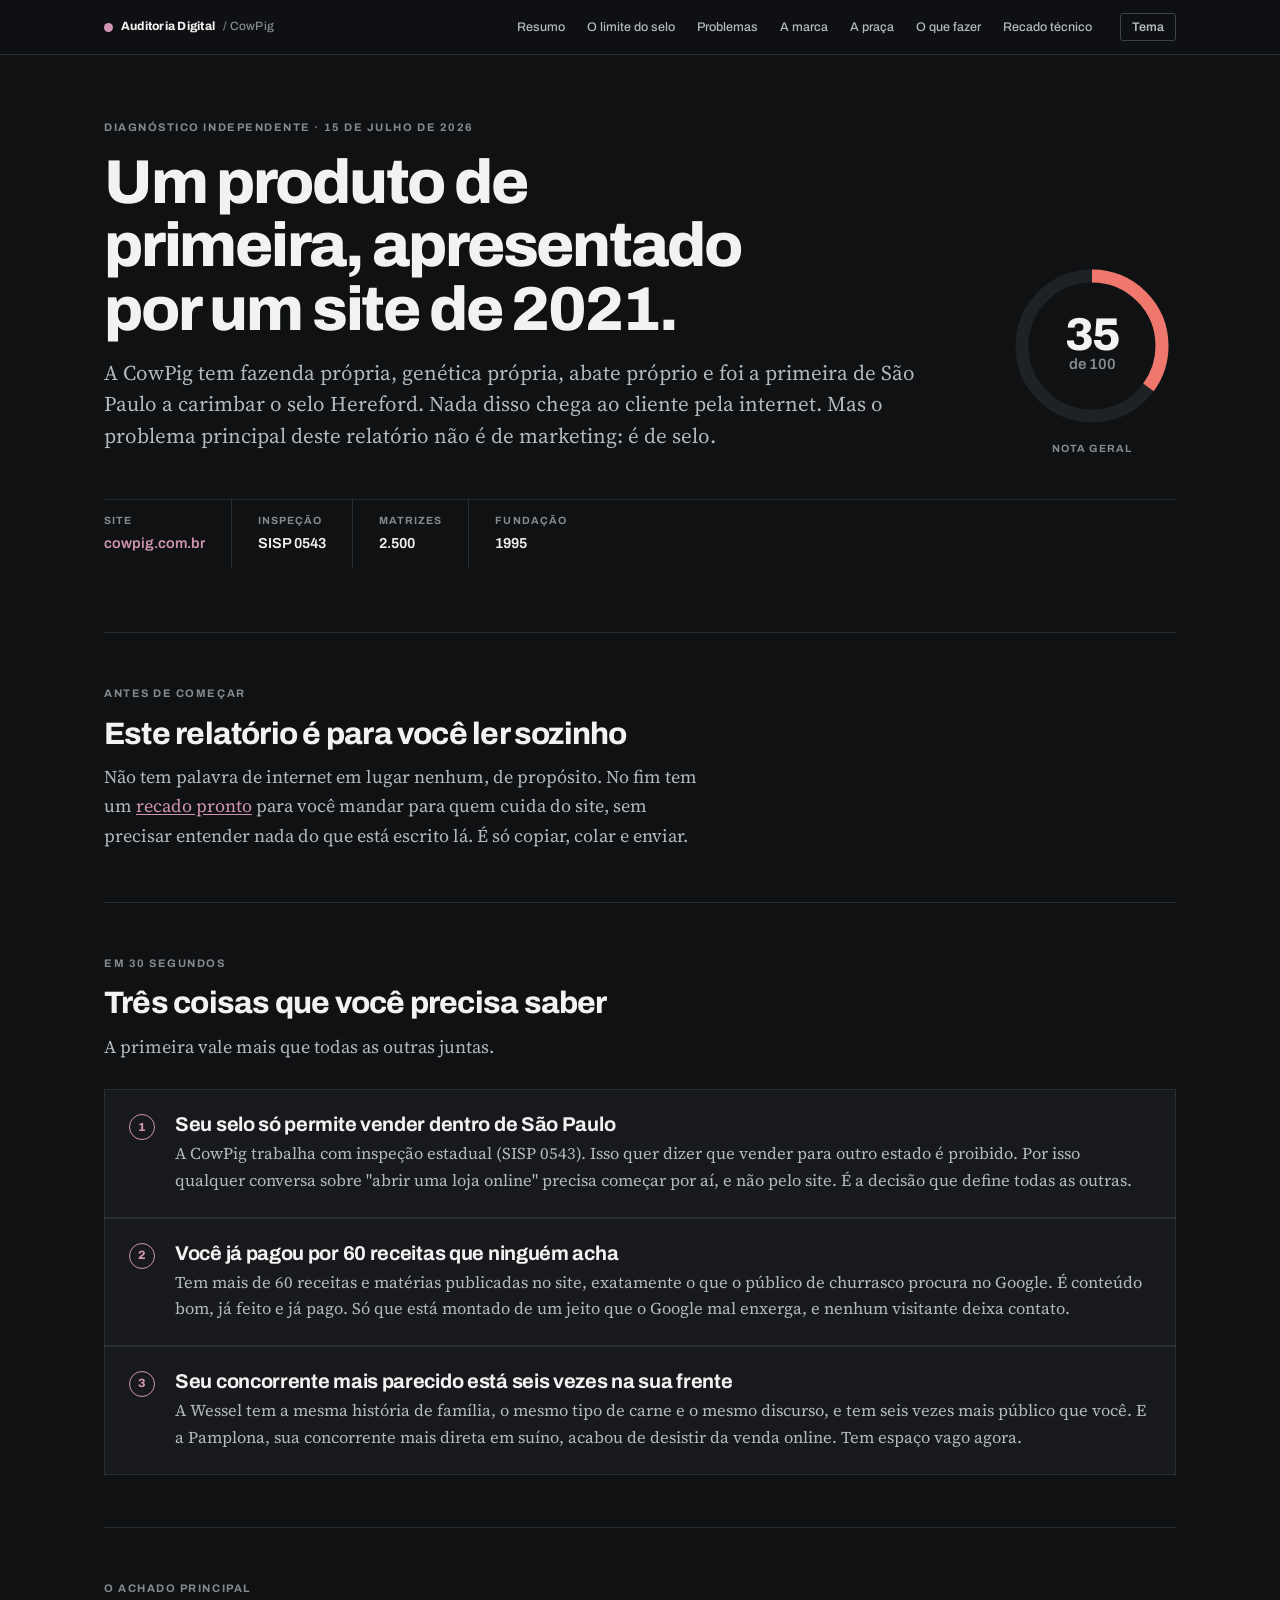
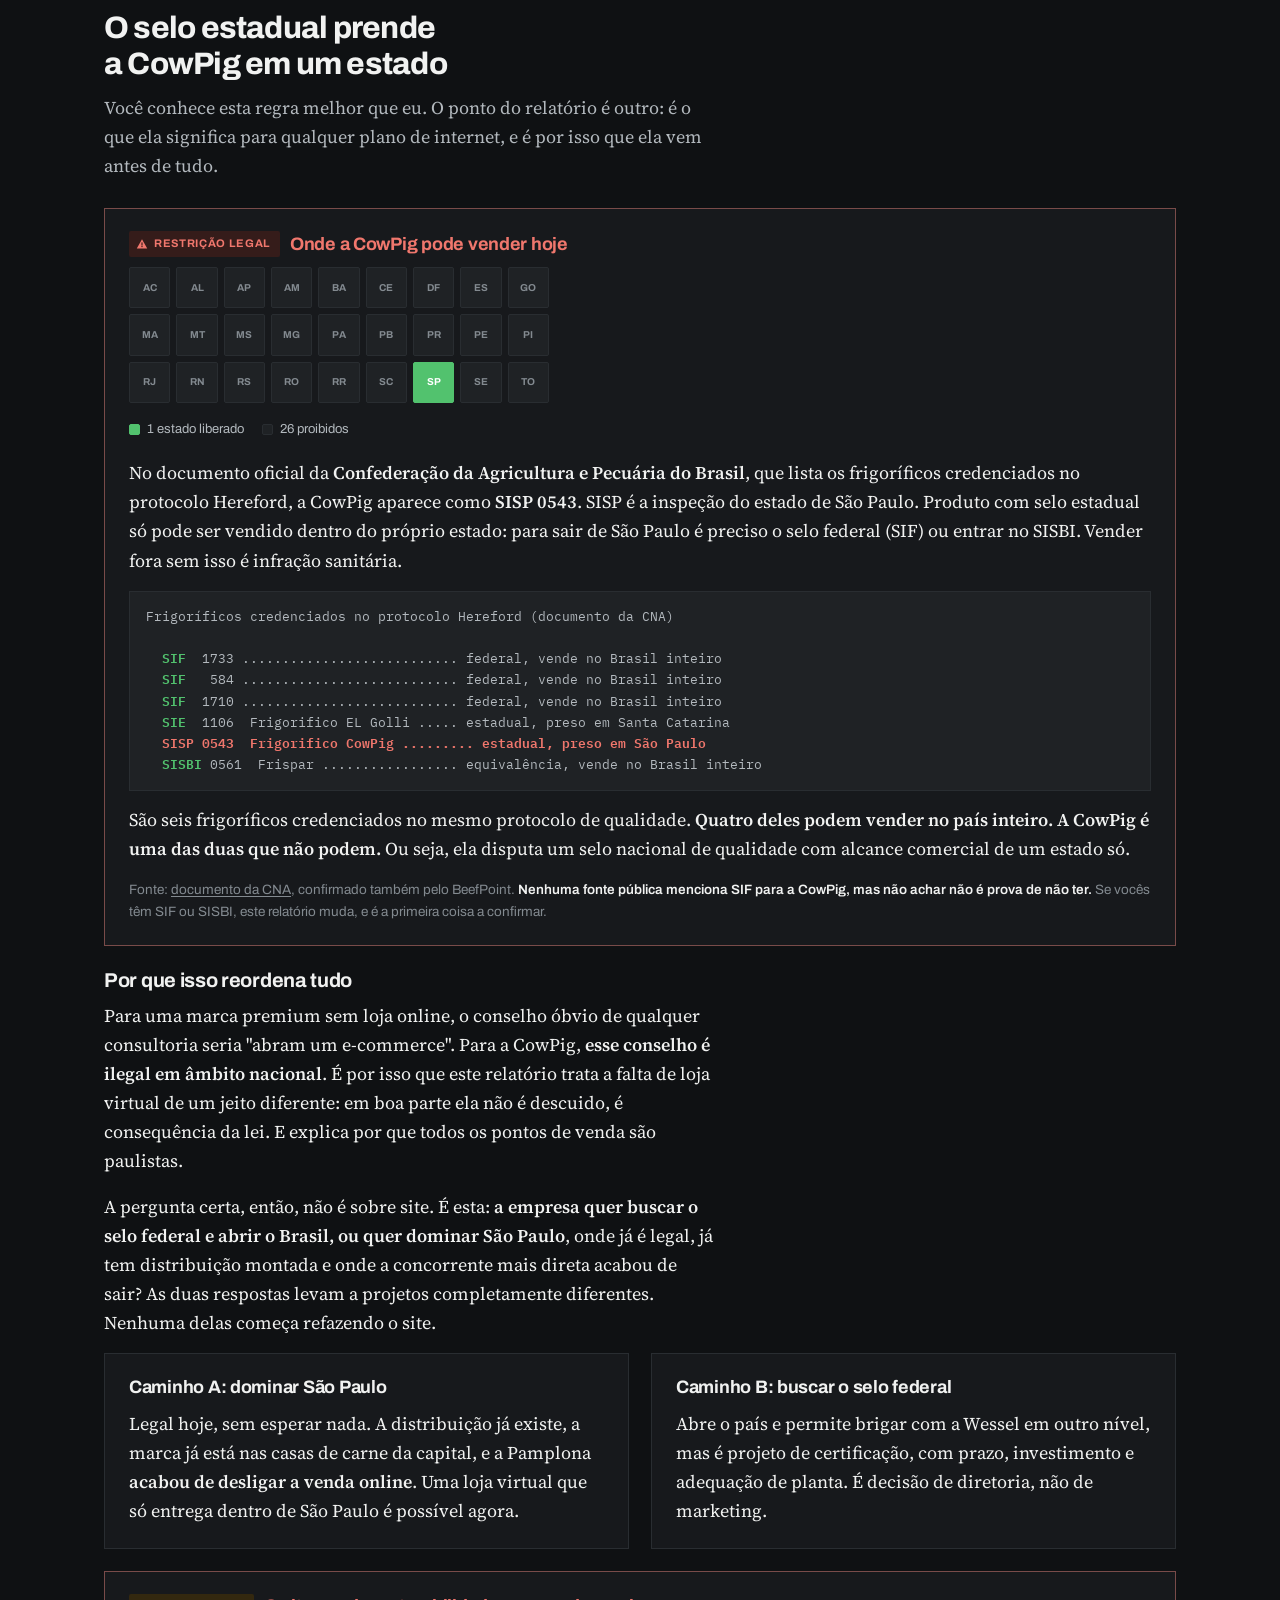
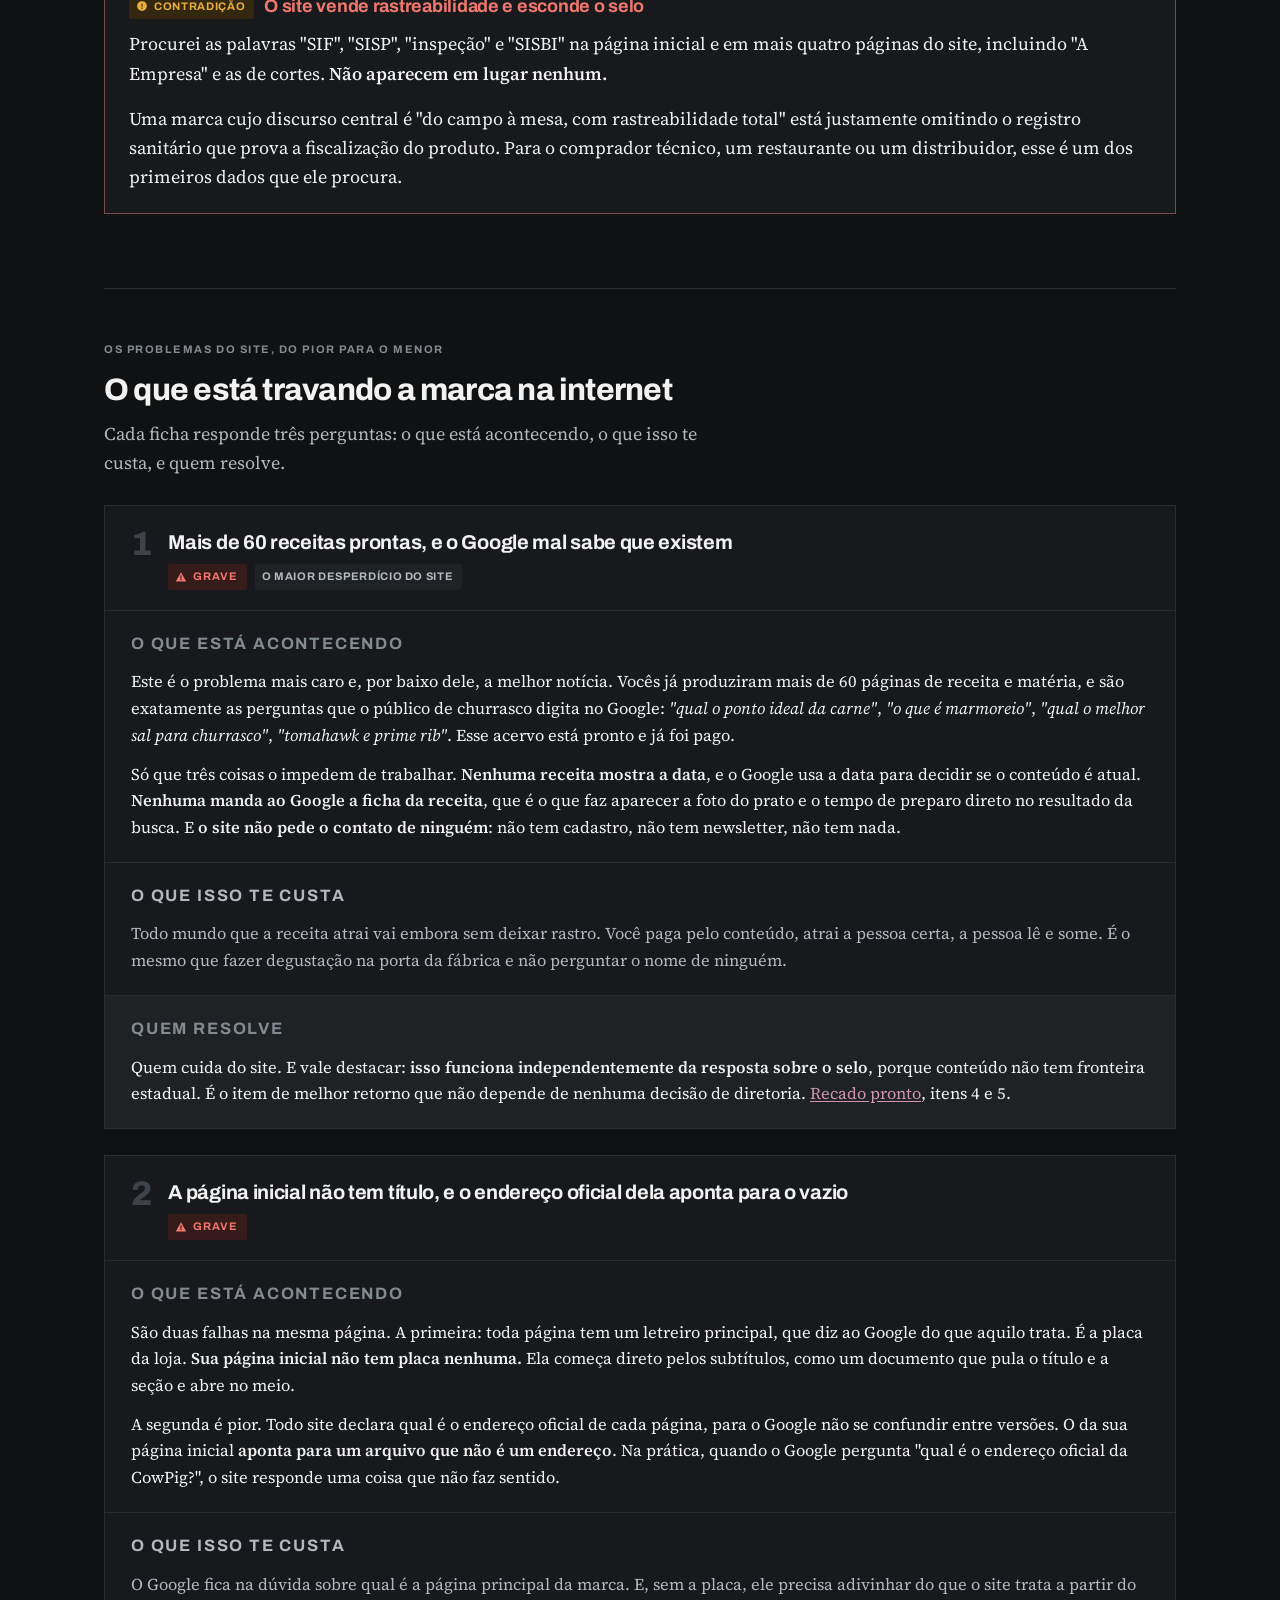
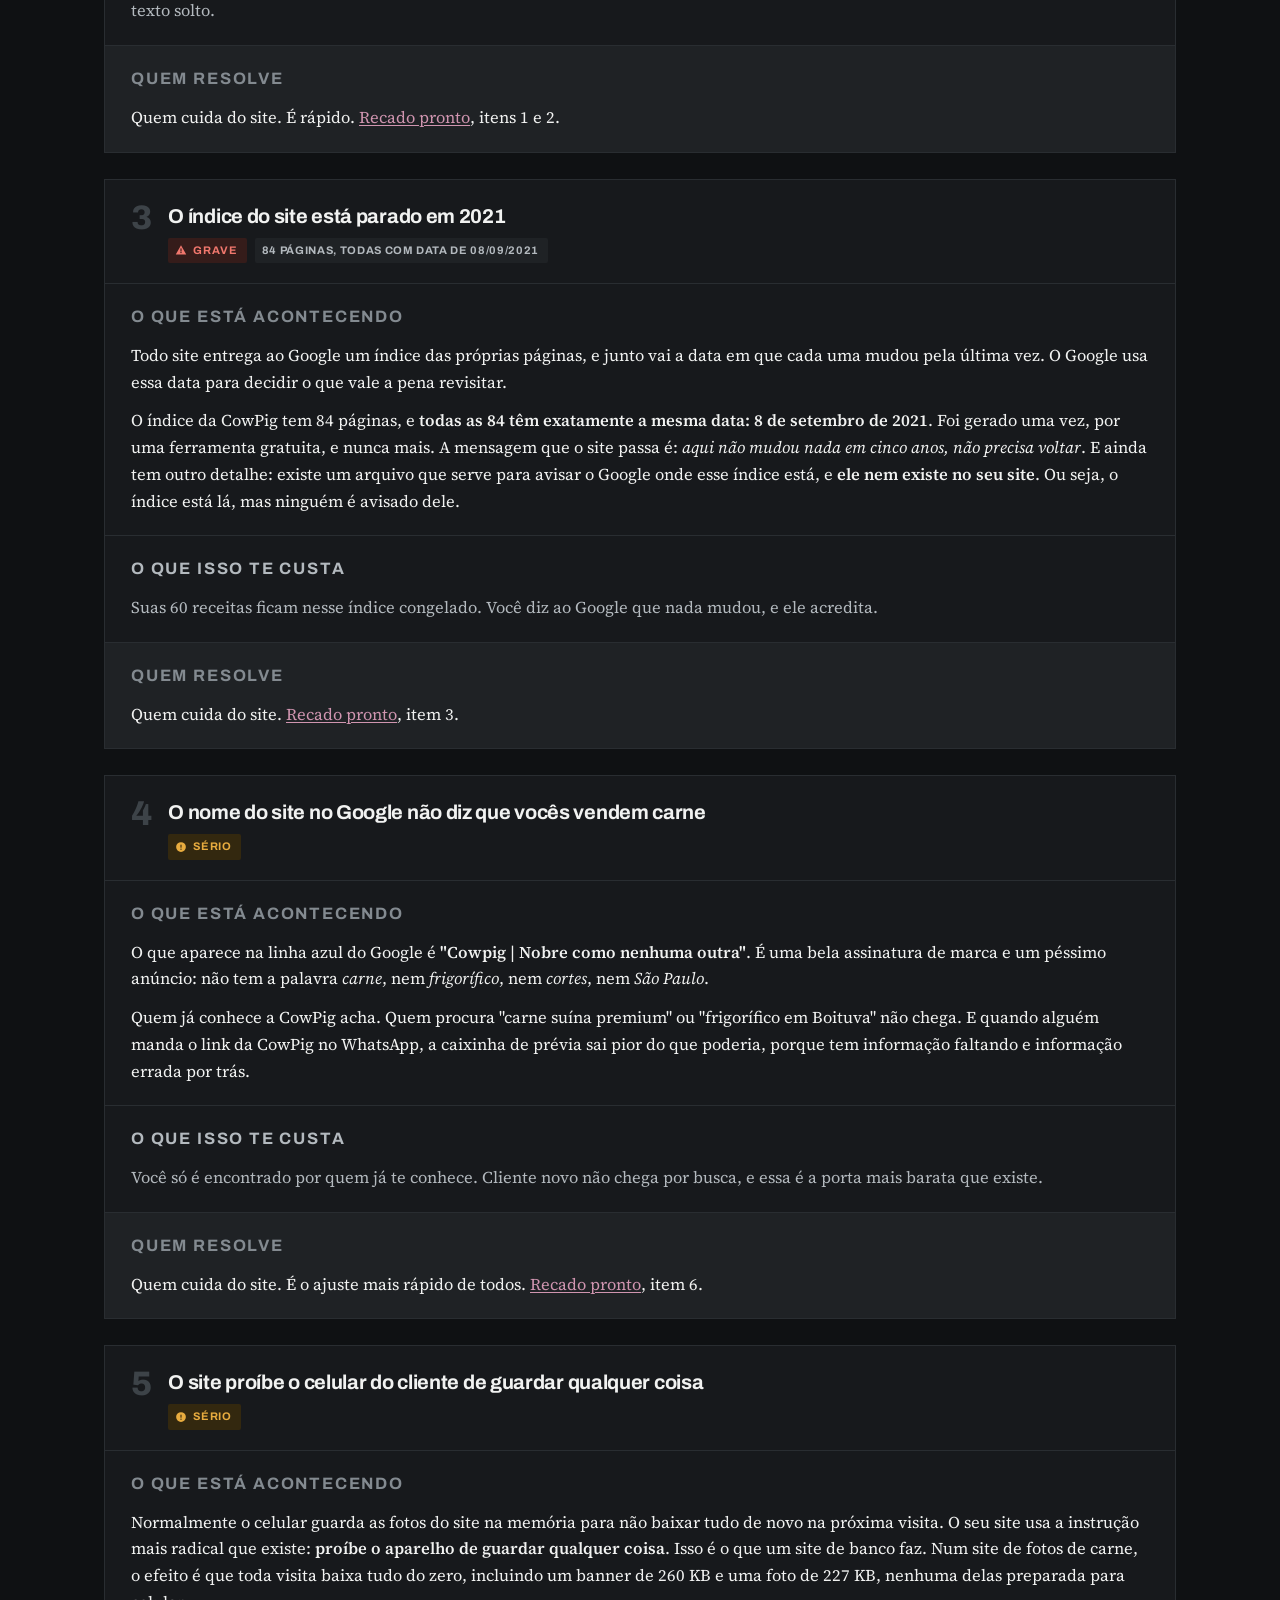
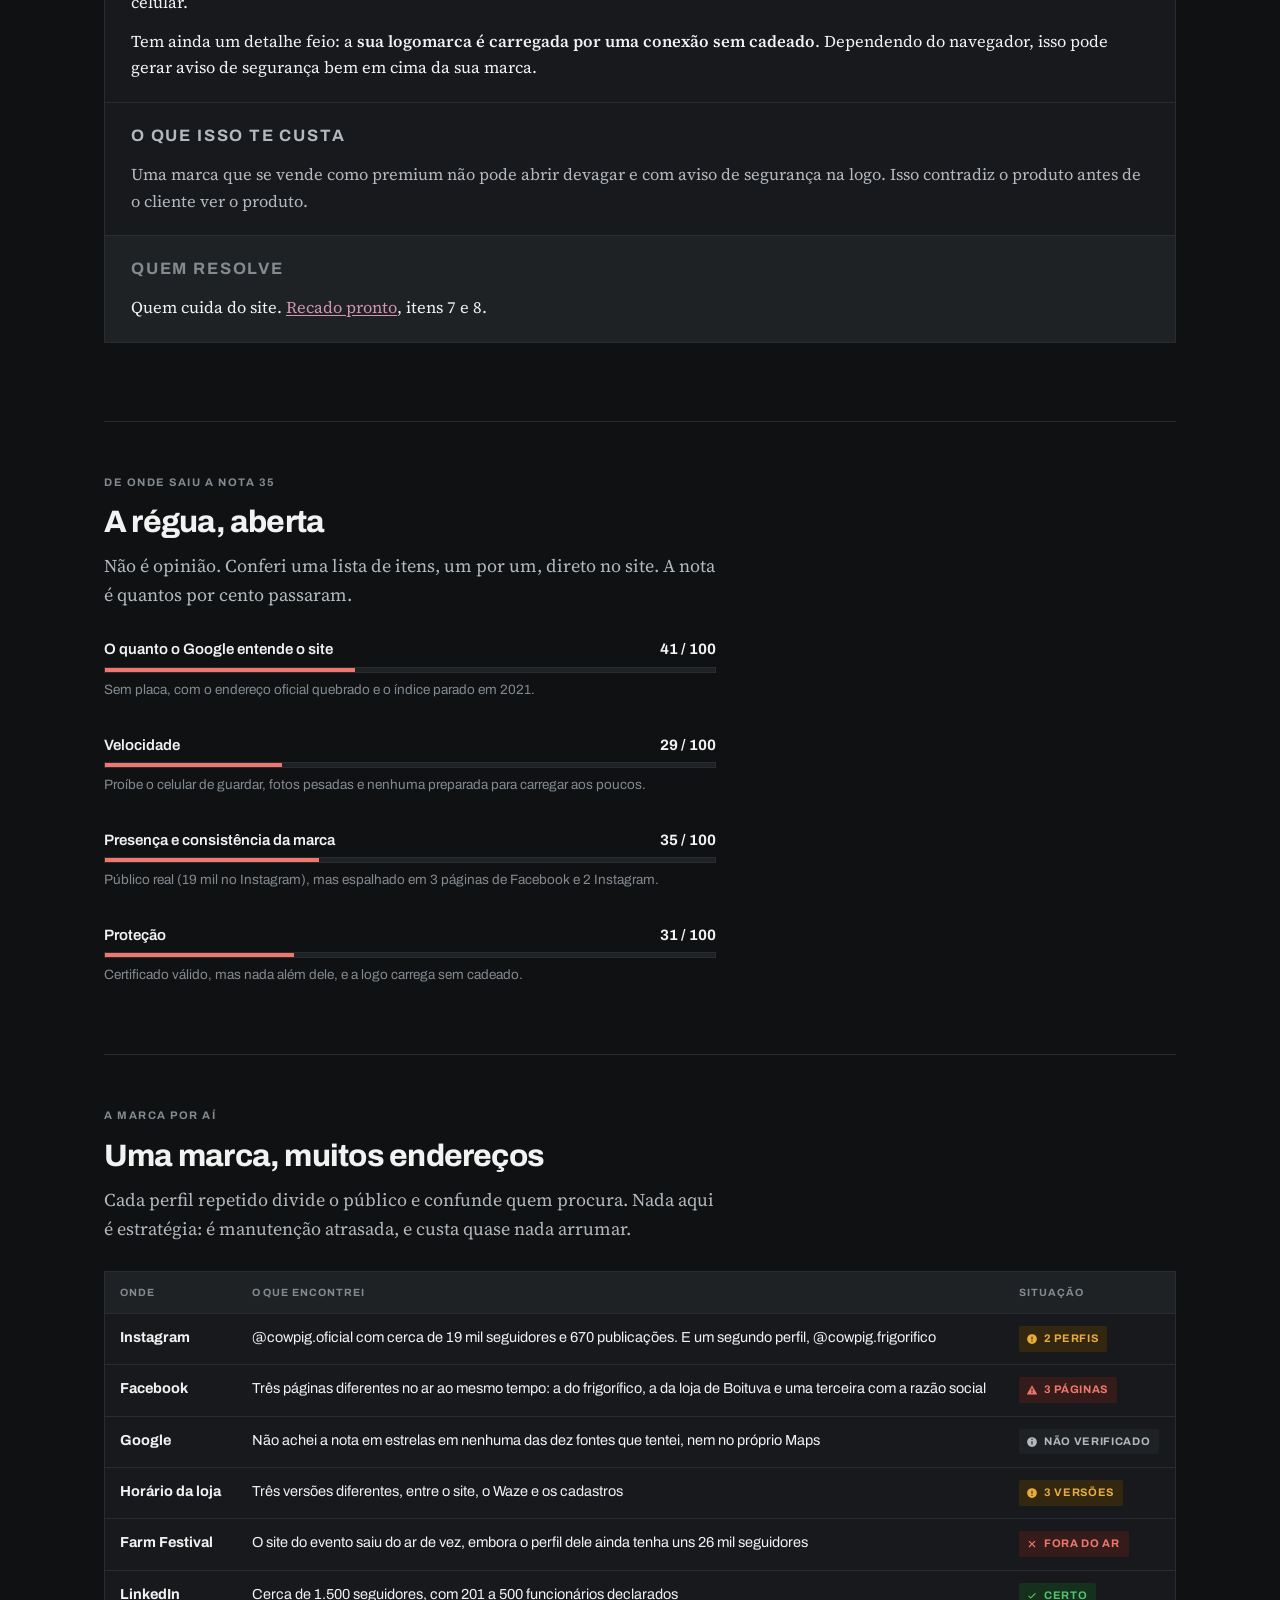
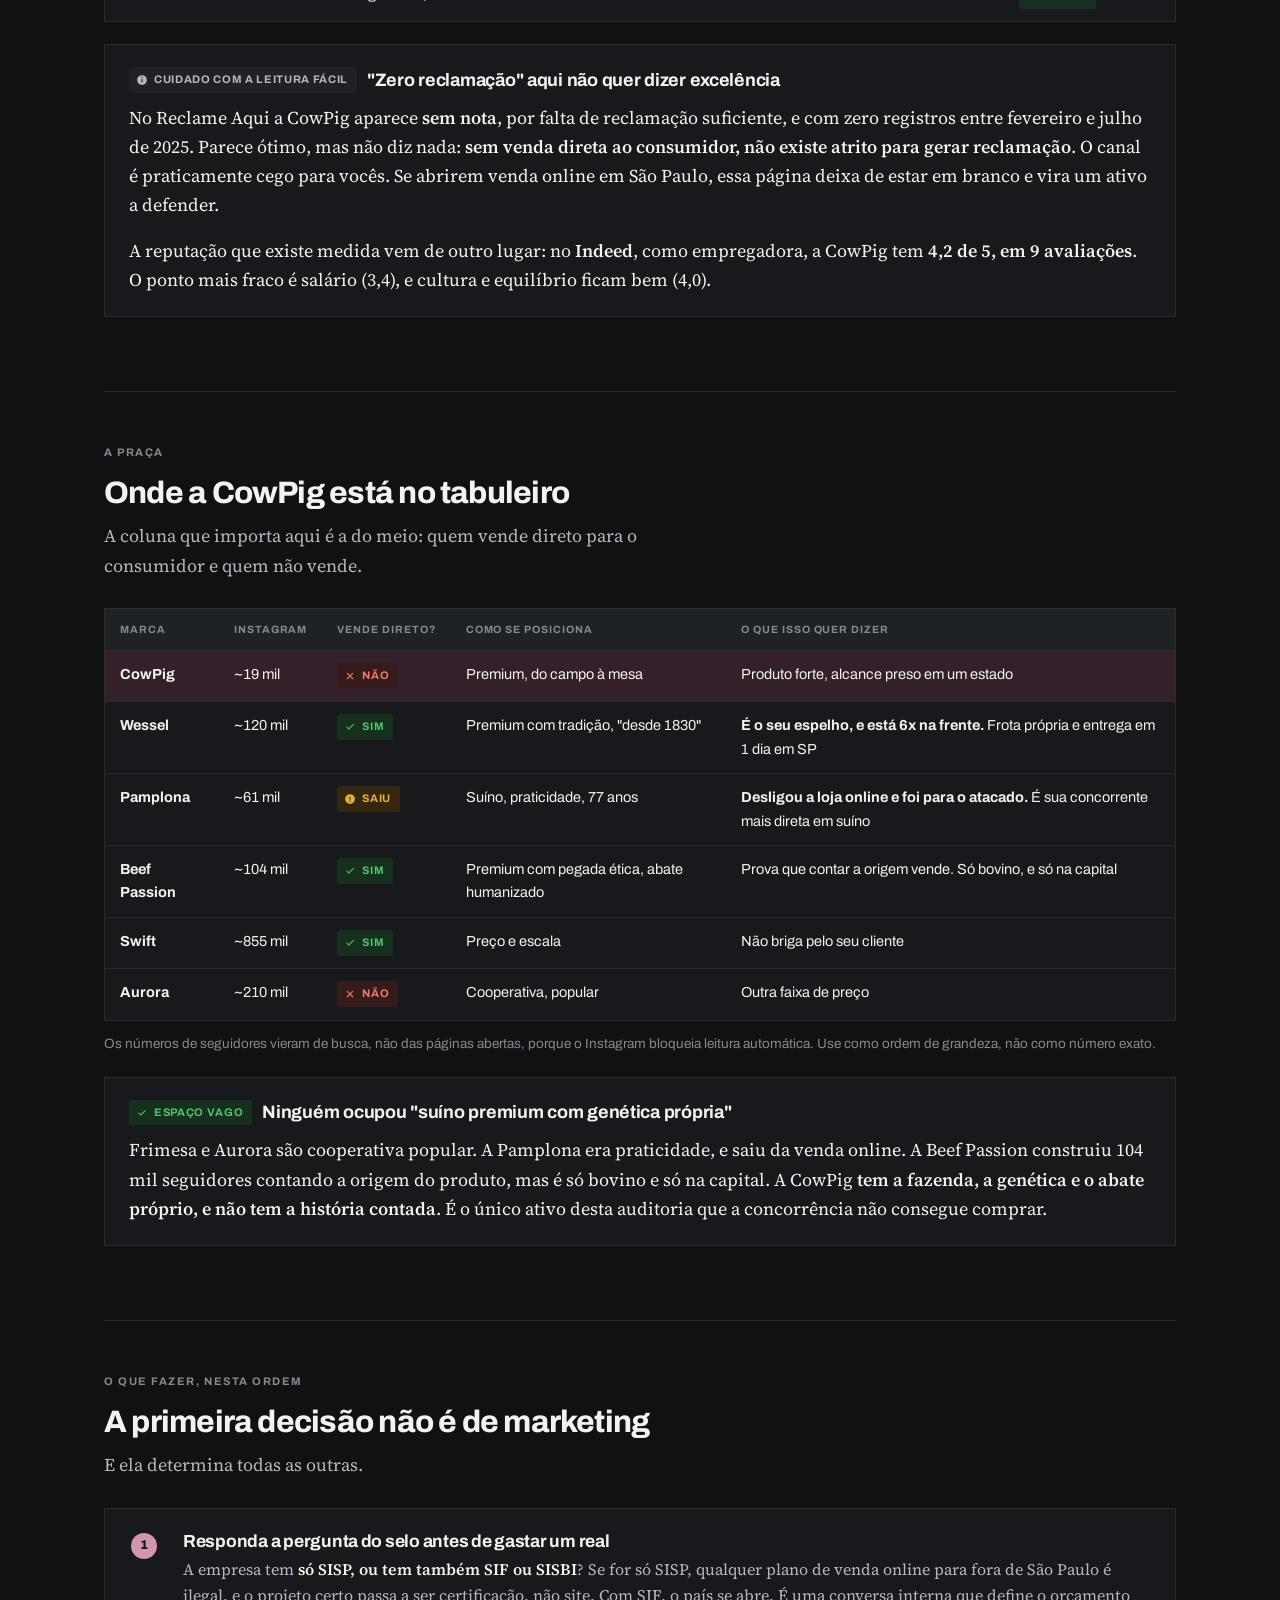
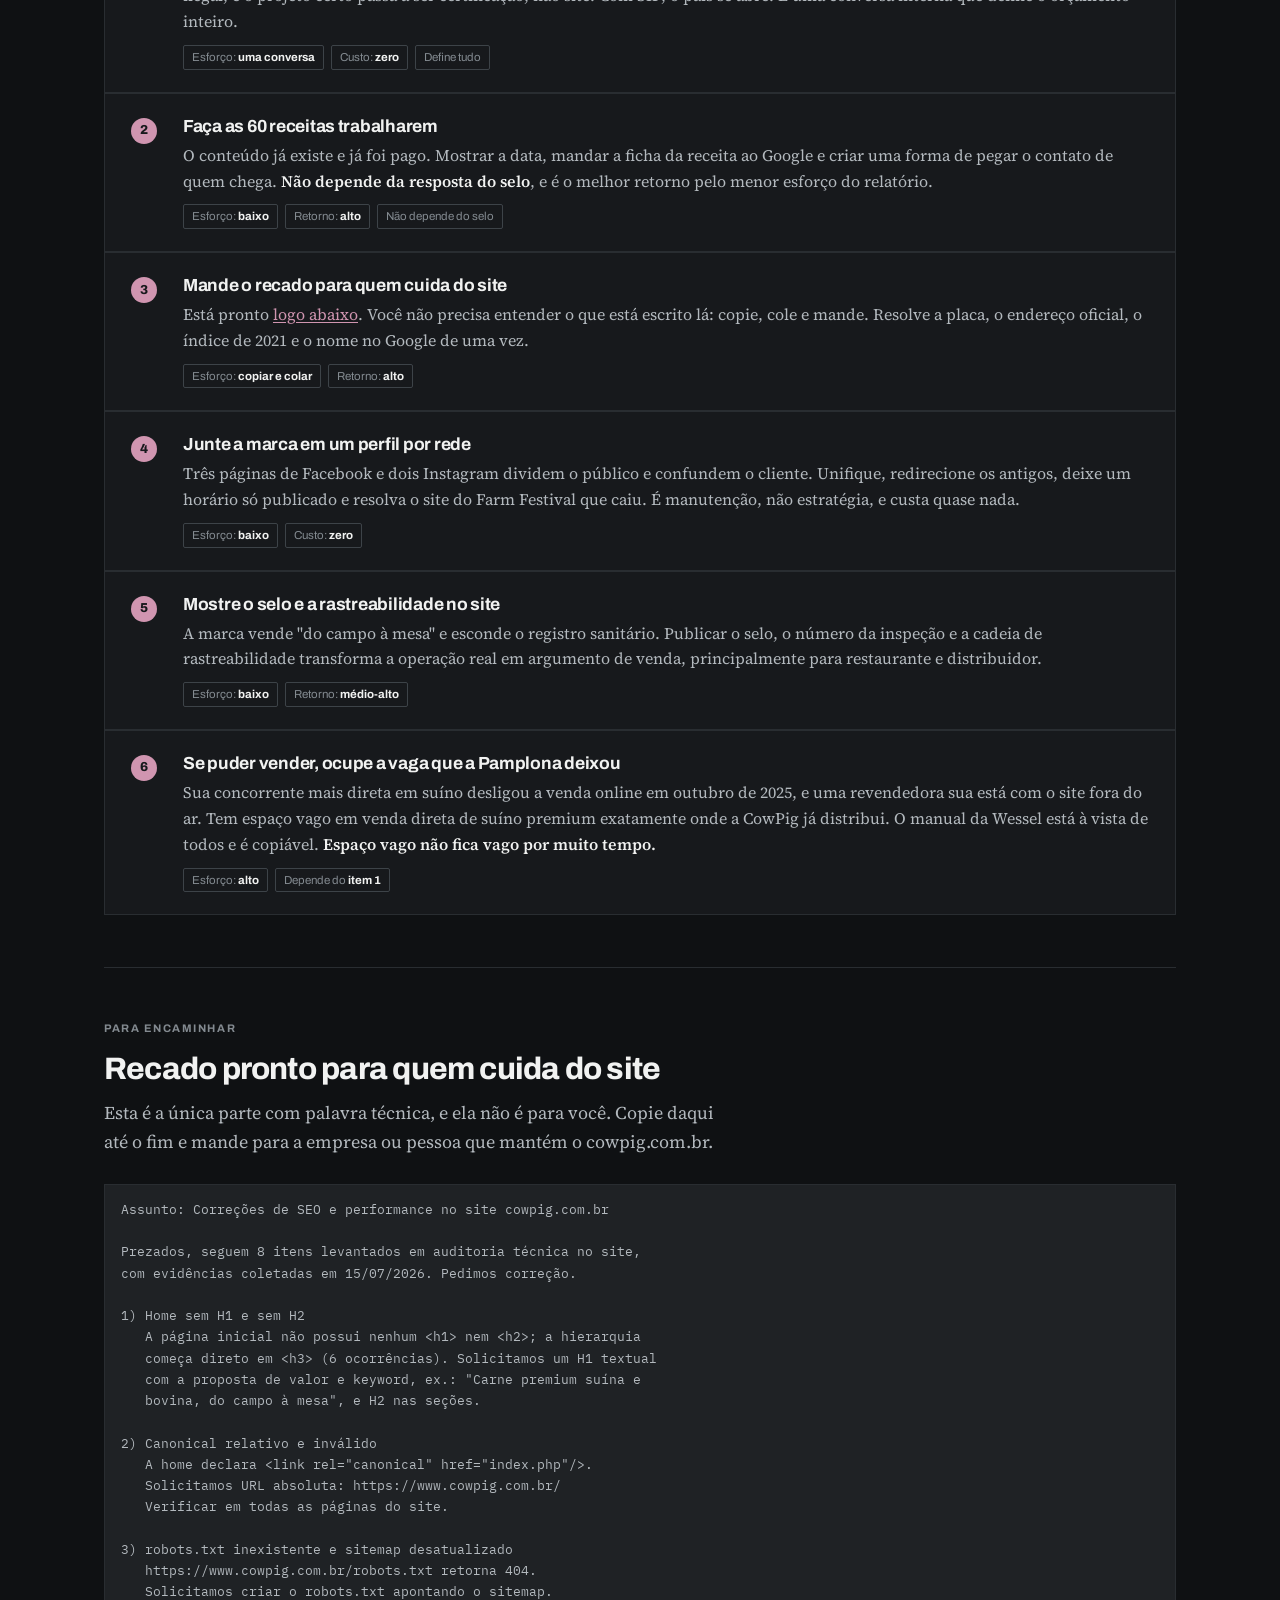
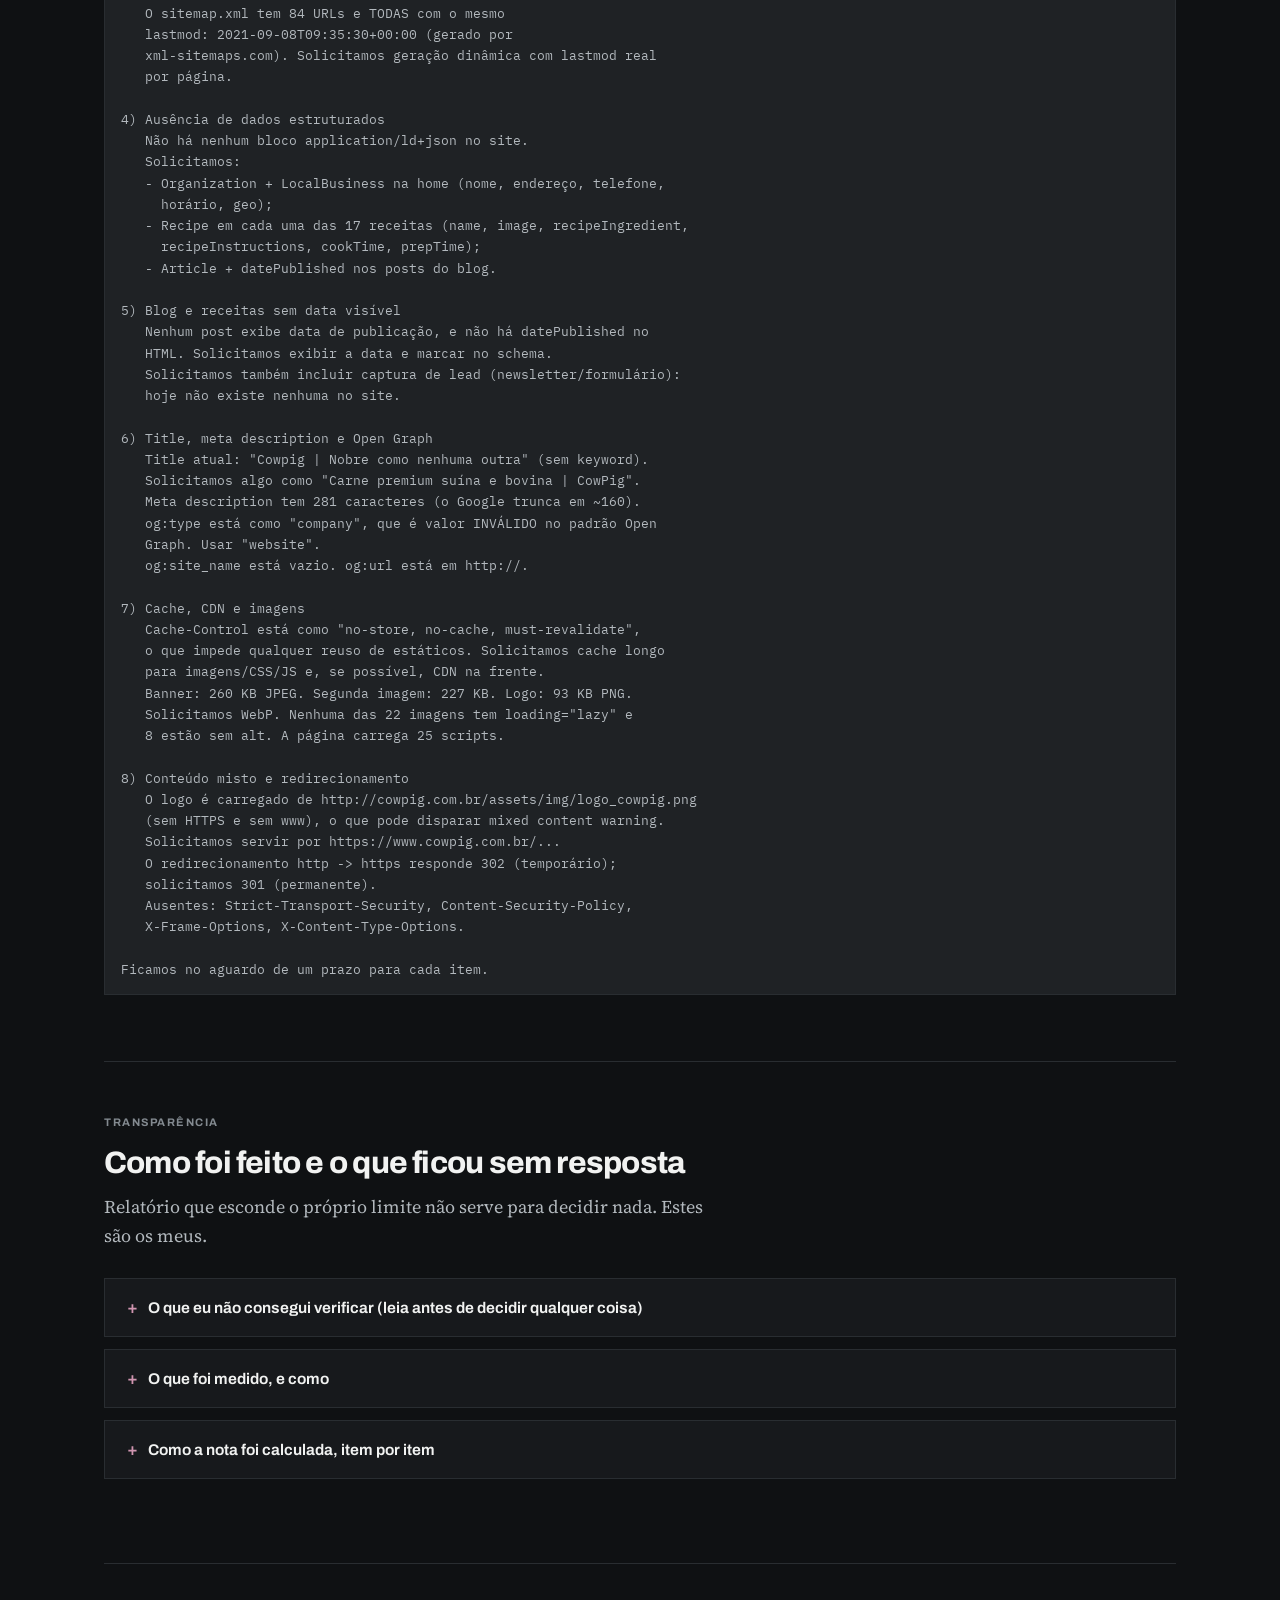
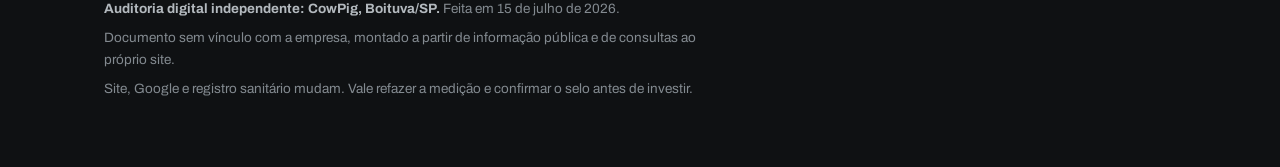
==== commit 91de2f66: "Torna o tema escuro o padrão dos relatórios Preferência do usuário: não gosta de layout branco. O es" ====
--- a/cowpig/index.html
+++ b/cowpig/index.html
@@ -11,11 +11,9 @@
 <link href="https://fonts.googleapis.com/css2?family=Archivo:wght@500;600;700;800&family=Source+Serif+4:ital,opsz,wght@0,8..60,400;0,8..60,600;1,8..60,400&family=IBM+Plex+Mono:wght@400;600&display=swap" rel="stylesheet">
 <link rel="stylesheet" href="../assets/report.css">
 <style>
-  :root { --accent: #5e2a45; --accent-ink: #462034; --accent-wash: #f2e9ee; }
-  :root[data-theme="dark"] { --accent: #c98fae; --accent-wash: #33202b; }
-  @media (prefers-color-scheme: dark) {
-    :root:where(:not([data-theme="light"])) { --accent: #c98fae; --accent-wash: #33202b; }
-  }
+  /* acento CowPig: ameixa, do mundo da carne */
+  :root, :root[data-theme="dark"] { --accent: #d095b0; --accent-ink: #e5b8cb; --accent-wash: #33202b; }
+  :root[data-theme="light"] { --accent: #5e2a45; --accent-ink: #462034; --accent-wash: #f2e9ee; }
 </style>
 </head>
 <body>
@@ -905,13 +903,12 @@
 
 <script>
 (function () {
+  // escuro e o padrao; o botao so existe para quem quiser claro
   var r = document.documentElement, b = document.getElementById('t'), s = null;
   try { s = localStorage.getItem('theme'); } catch (e) {}
-  if (s) r.setAttribute('data-theme', s);
+  r.setAttribute('data-theme', s === 'light' ? 'light' : 'dark');
   b.addEventListener('click', function () {
-    var c = r.getAttribute('data-theme'),
-        d = window.matchMedia('(prefers-color-scheme: dark)').matches,
-        n = c ? (c === 'dark' ? 'light' : 'dark') : (d ? 'light' : 'dark');
+    var n = r.getAttribute('data-theme') === 'light' ? 'dark' : 'light';
     r.setAttribute('data-theme', n);
     try { localStorage.setItem('theme', n); } catch (e) {}
   });
--- a/assets/report.css
+++ b/assets/report.css
@@ -5,10 +5,44 @@
    Regra:  cor semantica nunca carrega significado sozinha (sempre icone + rotulo)
    ============================================================ */
 
-:root {
+/* ESCURO E O TEMA PADRAO. O claro so entra com data-theme="light". */
+:root, :root[data-theme="dark"] {
+  color-scheme: dark;
+
+  /* neutros com leve vies frio, escolhidos e nao herdados */
+  --ground: #0f1113;
+  --surface: #17191c;
+  --surface-sunk: #1f2225;
+  --ink: #f1f2f1;
+  --ink-2: #b3b9be;
+  --ink-3: #838a90;
+  --rule: #292d31;
+  --rule-strong: #3d4348;
+
+  /* acento: sobrescrito por pagina */
+  --accent: #6bb3c4;
+  --accent-ink: #9fd3df;
+  --accent-wash: #16303a;
+
+  /* semanticos, separados do acento */
+  --good: #52c26e;
+  --good-wash: #15301d;
+  --warn: #e8ac3f;
+  --warn-wash: #33280f;
+  --crit: #f0776d;
+  --crit-wash: #351c1a;
+
+  --sans: "Archivo", system-ui, sans-serif;
+  --serif: "Source Serif 4", Georgia, serif;
+  --mono: "IBM Plex Mono", ui-monospace, Consolas, monospace;
+
+  --col: 68ch;
+  --wide: 1120px;
+  --r: 3px;
+}
+
+:root[data-theme="light"] {
   color-scheme: light;
-
-  /* neutros com leve vies frio, escolhidos e nao herdados */
   --ground: #f7f7f5;
   --surface: #ffffff;
   --surface-sunk: #f1f1ee;
@@ -17,71 +51,15 @@
   --ink-3: #797e83;
   --rule: #e3e3df;
   --rule-strong: #cfcfc9;
-
-  /* acento: sobrescrito por pagina */
   --accent: #17515f;
   --accent-ink: #0e3b46;
   --accent-wash: #e6eff1;
-
-  /* semanticos, separados do acento */
   --good: #0f7a2e;
   --good-wash: #e7f3ea;
   --warn: #b87503;
   --warn-wash: #fbf1de;
   --crit: #c0342b;
   --crit-wash: #fbeae8;
-
-  --sans: "Archivo", system-ui, sans-serif;
-  --serif: "Source Serif 4", Georgia, serif;
-  --mono: "IBM Plex Mono", ui-monospace, Consolas, monospace;
-
-  --col: 68ch;
-  --wide: 1120px;
-  --r: 3px;
-}
-
-@media (prefers-color-scheme: dark) {
-  :root:where(:not([data-theme="light"])) {
-    color-scheme: dark;
-    --ground: #121314;
-    --surface: #1b1d1f;
-    --surface-sunk: #232628;
-    --ink: #f2f2f0;
-    --ink-2: #b6bbbf;
-    --ink-3: #868c91;
-    --rule: #2e3235;
-    --rule-strong: #454a4e;
-    --accent: #6bb3c4;
-    --accent-ink: #9fd3df;
-    --accent-wash: #17313a;
-    --good: #4fbf6a;
-    --good-wash: #16301d;
-    --warn: #e5a83c;
-    --warn-wash: #33280e;
-    --crit: #ef7a70;
-    --crit-wash: #341c1a;
-  }
-}
-
-:root[data-theme="dark"] {
-  color-scheme: dark;
-  --ground: #121314;
-  --surface: #1b1d1f;
-  --surface-sunk: #232628;
-  --ink: #f2f2f0;
-  --ink-2: #b6bbbf;
-  --ink-3: #868c91;
-  --rule: #2e3235;
-  --rule-strong: #454a4e;
-  --accent: #6bb3c4;
-  --accent-ink: #9fd3df;
-  --accent-wash: #17313a;
-  --good: #4fbf6a;
-  --good-wash: #16301d;
-  --warn: #e5a83c;
-  --warn-wash: #33280e;
-  --crit: #ef7a70;
-  --crit-wash: #341c1a;
 }
 
 * { box-sizing: border-box; }
@@ -241,8 +219,6 @@
 .sev-good { background: var(--good-wash); color: var(--good); }
 .sev-flat { background: var(--surface-sunk); color: var(--ink-2); }
 
-:root[data-theme="dark"] .sev-crit, :root[data-theme="dark"] .sev-warn, :root[data-theme="dark"] .sev-good { filter: none; }
-
 /* ---------- Ficha de achado ---------- */
 .issue {
   background: var(--surface); border: 1px solid var(--rule);
@@ -303,14 +279,12 @@
   border: 1px solid var(--rule); display: grid; place-items: center;
   font-size: 9px; font-weight: 800; color: var(--ink-3); flex: none;
 }
+/* azul de link do Google: claro no escuro, escuro no claro */
 .serp-title {
-  font-size: 19px; line-height: 1.35; color: #1a0dab; font-weight: 500;
+  font-size: 19px; line-height: 1.35; color: #8ab4f8; font-weight: 500;
   margin-bottom: 4px; letter-spacing: -0.005em;
 }
-:root[data-theme="dark"] .serp-title { color: #8ab4f8; }
-@media (prefers-color-scheme: dark) {
-  :root:where(:not([data-theme="light"])) .serp-title { color: #8ab4f8; }
-}
+:root[data-theme="light"] .serp-title { color: #1a0dab; }
 .serp-title mark {
   background: var(--crit-wash); color: var(--crit); font-weight: 700;
   padding: 0 3px; border-radius: 2px;
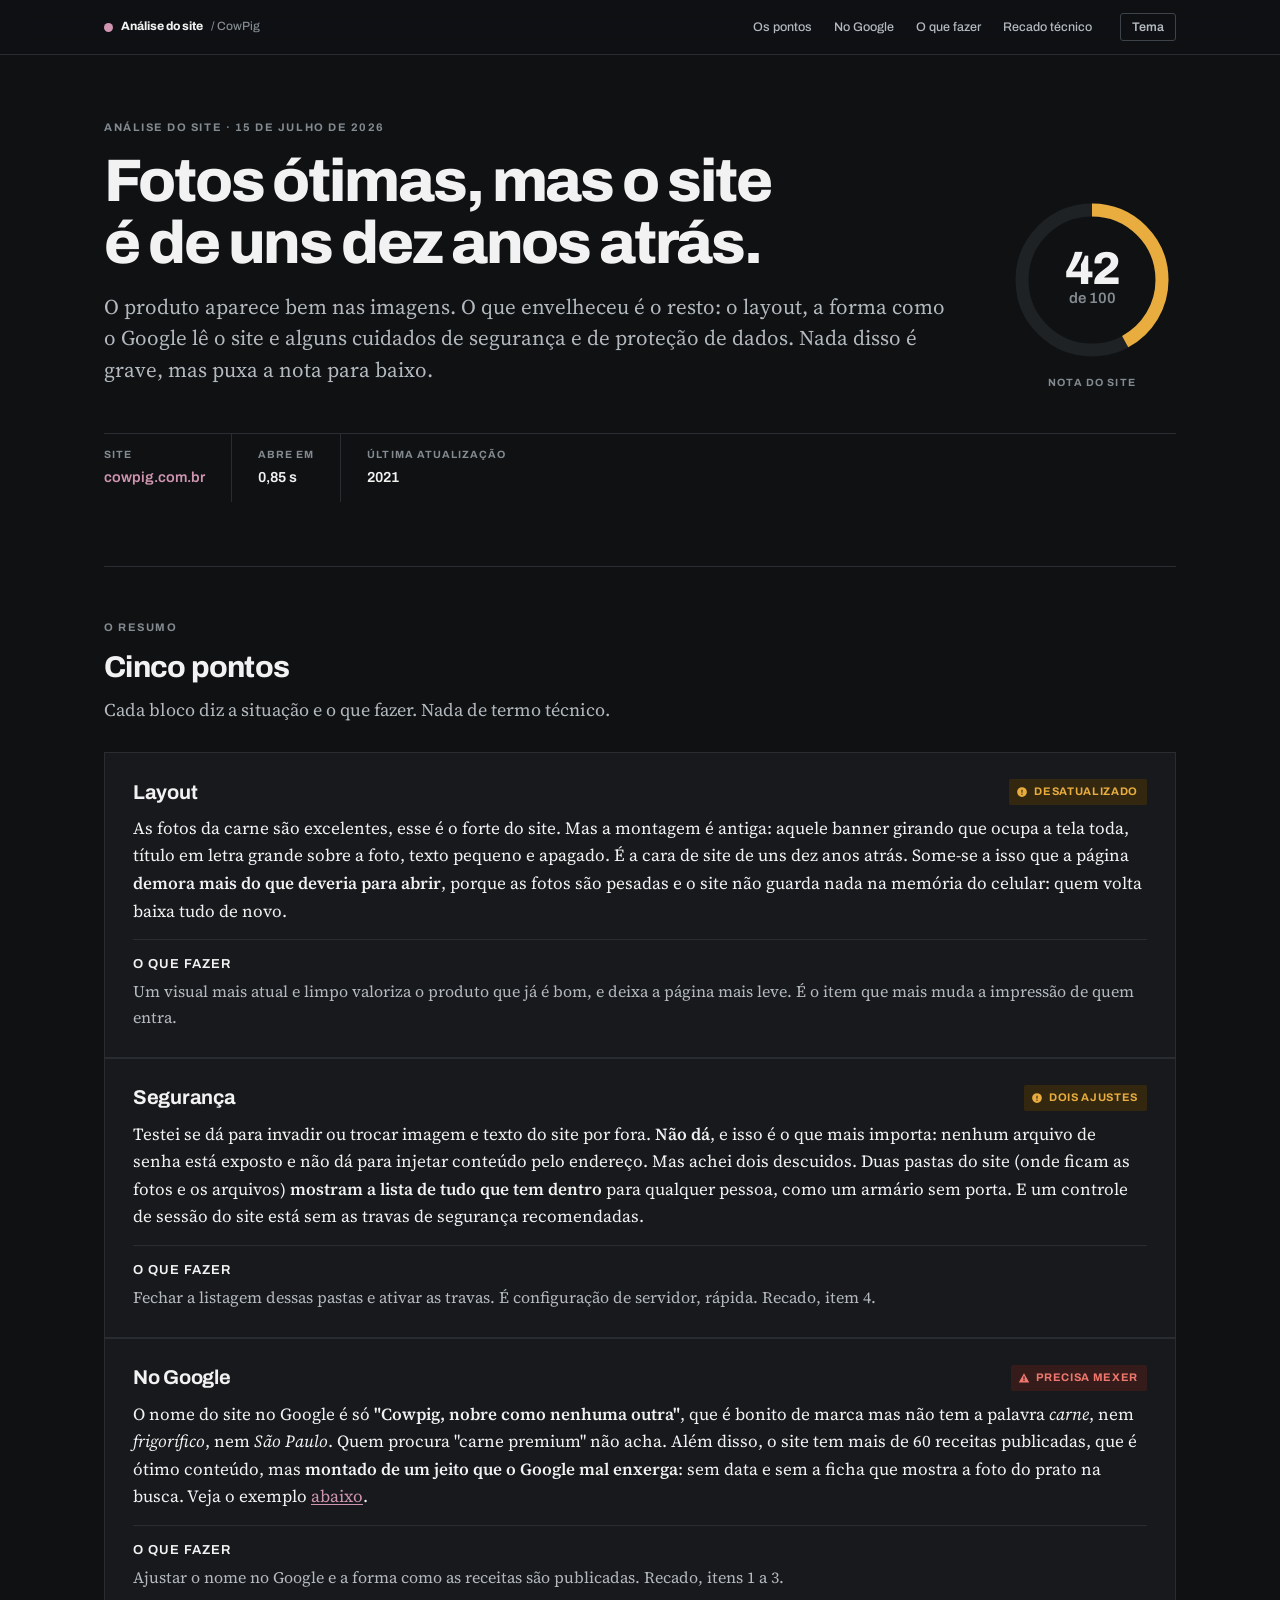
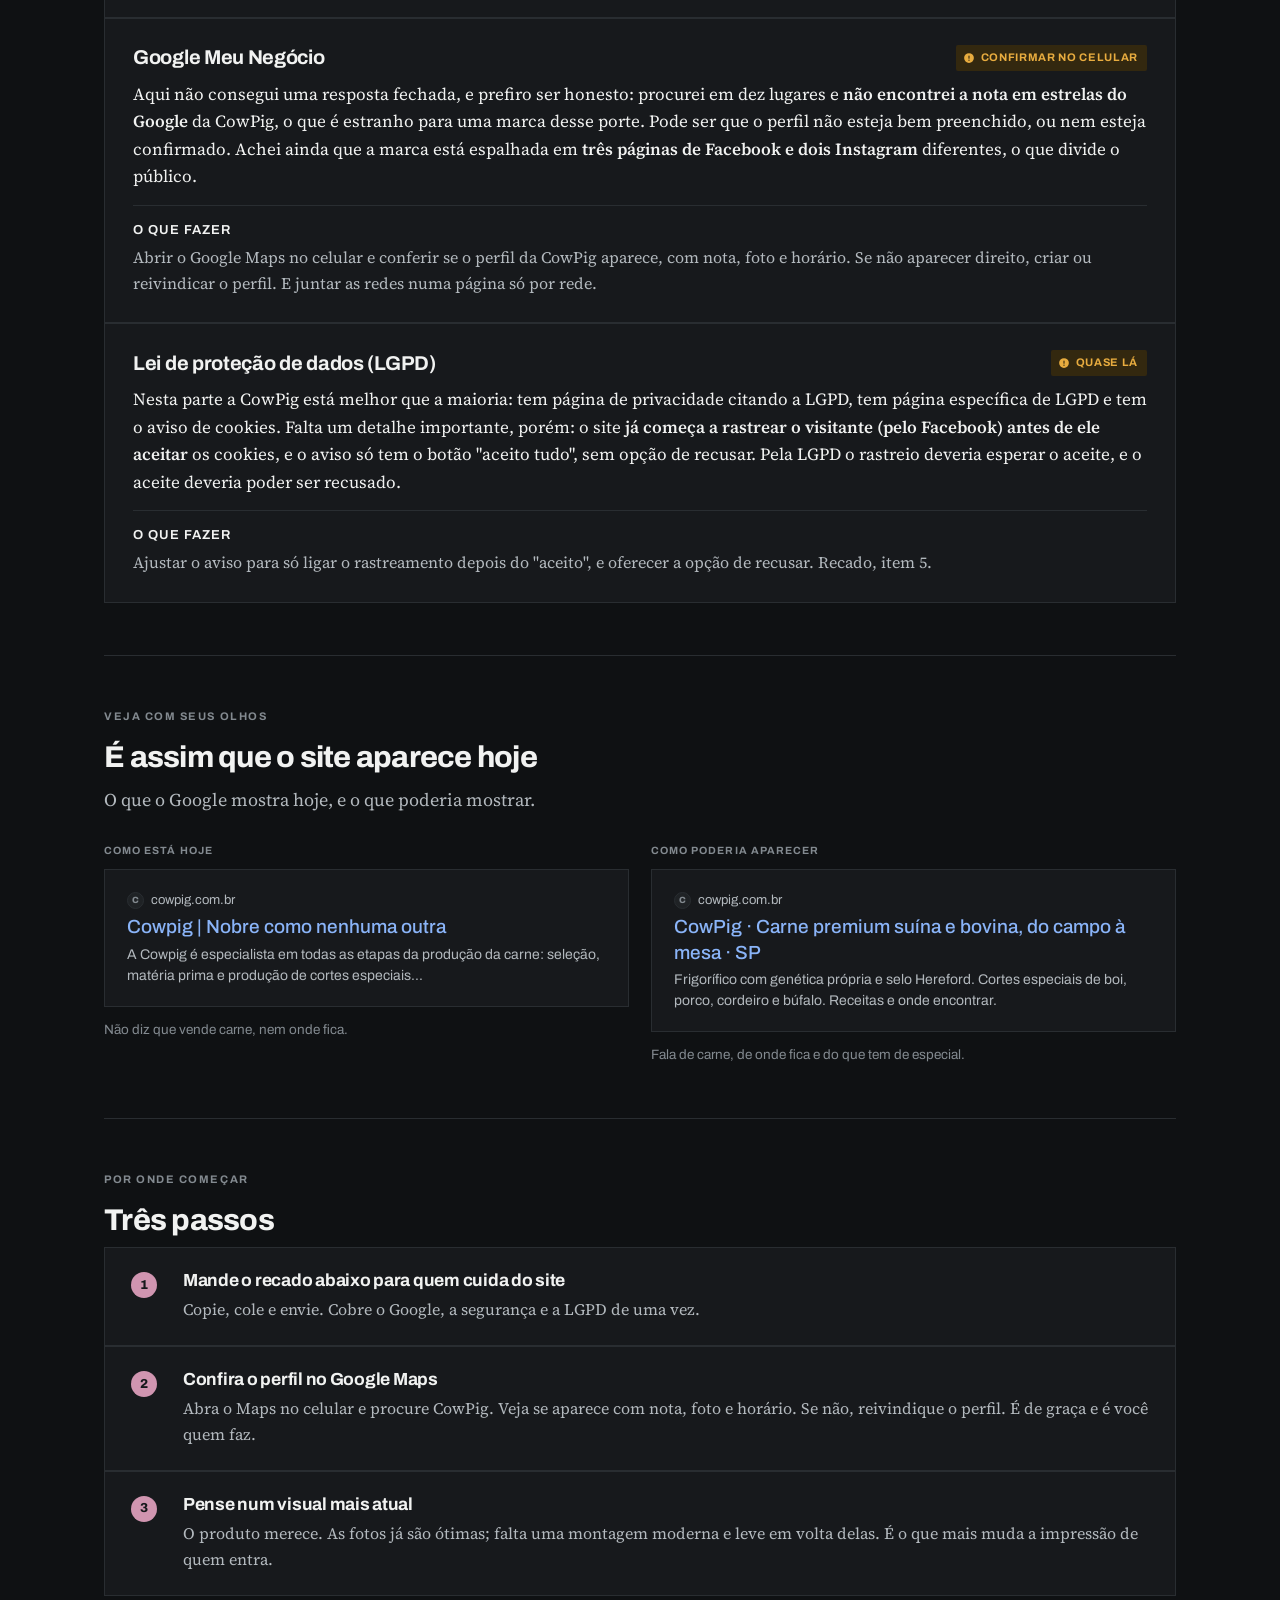
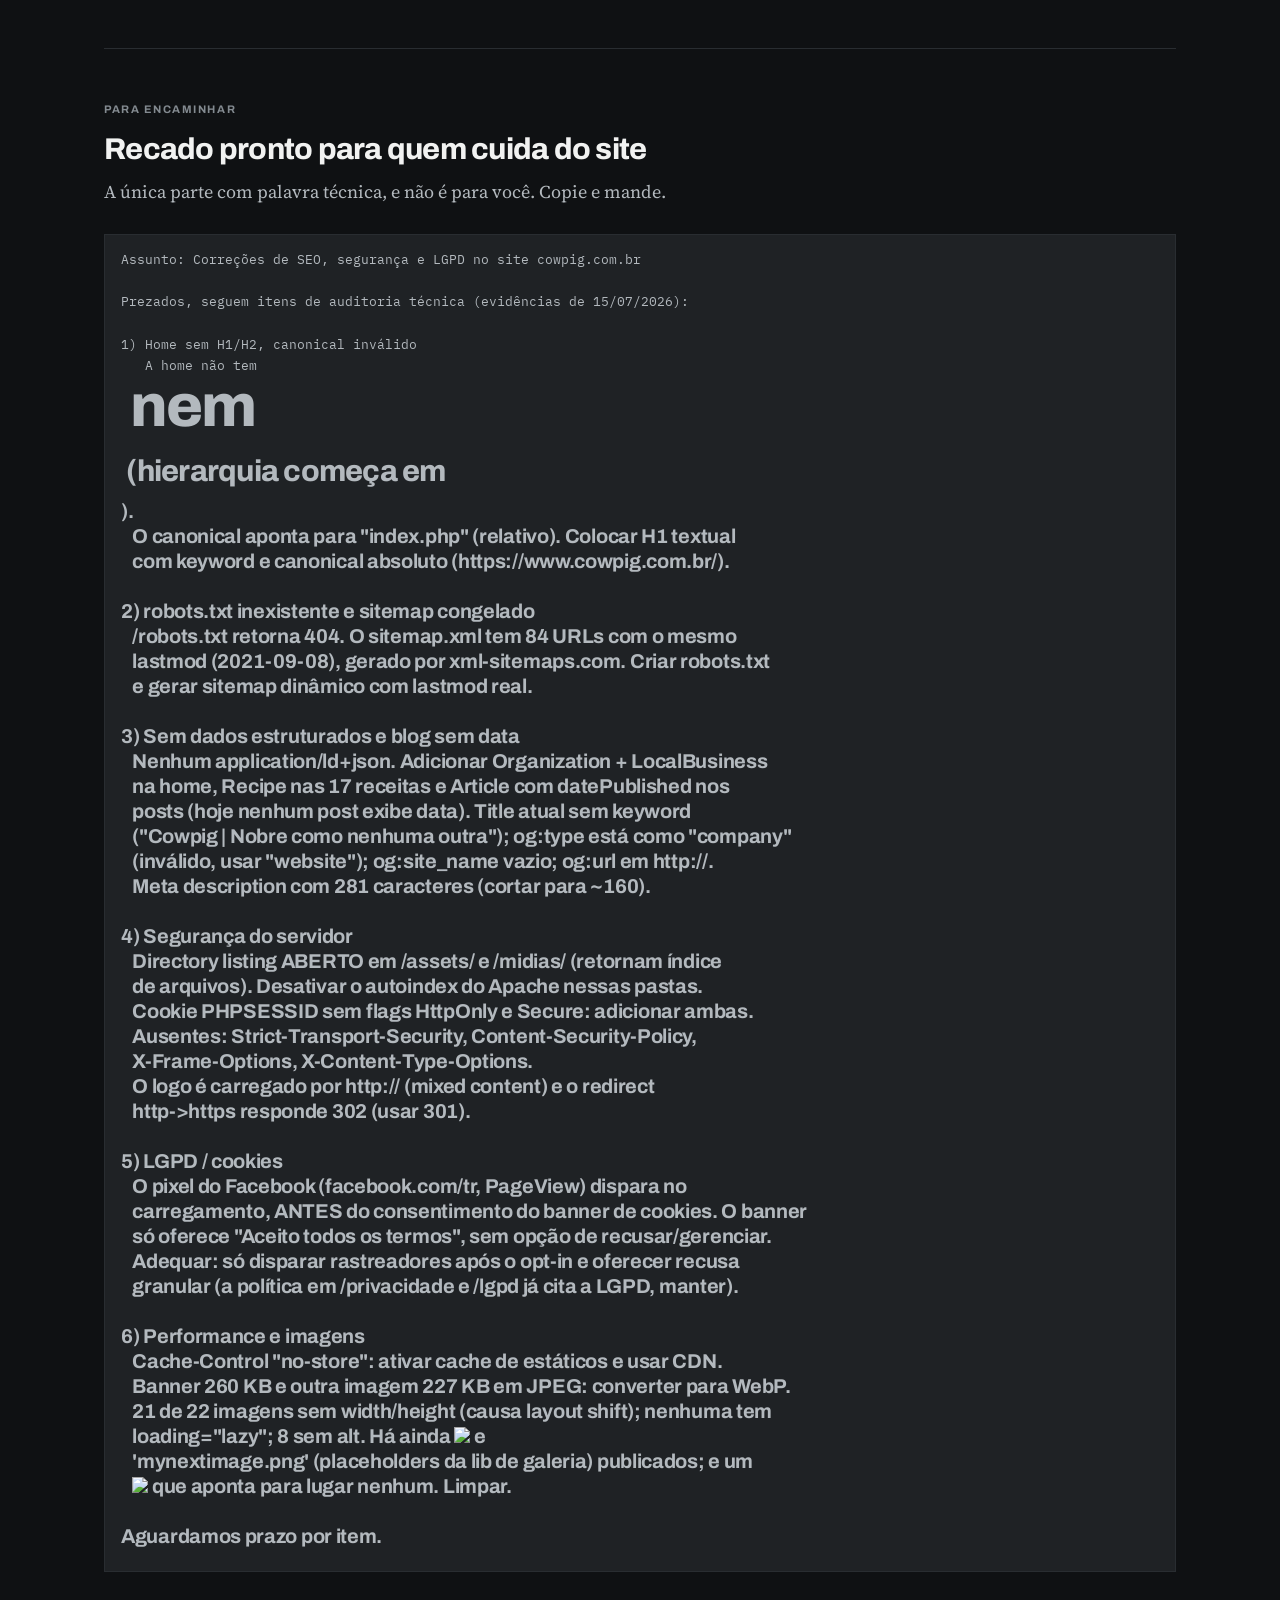
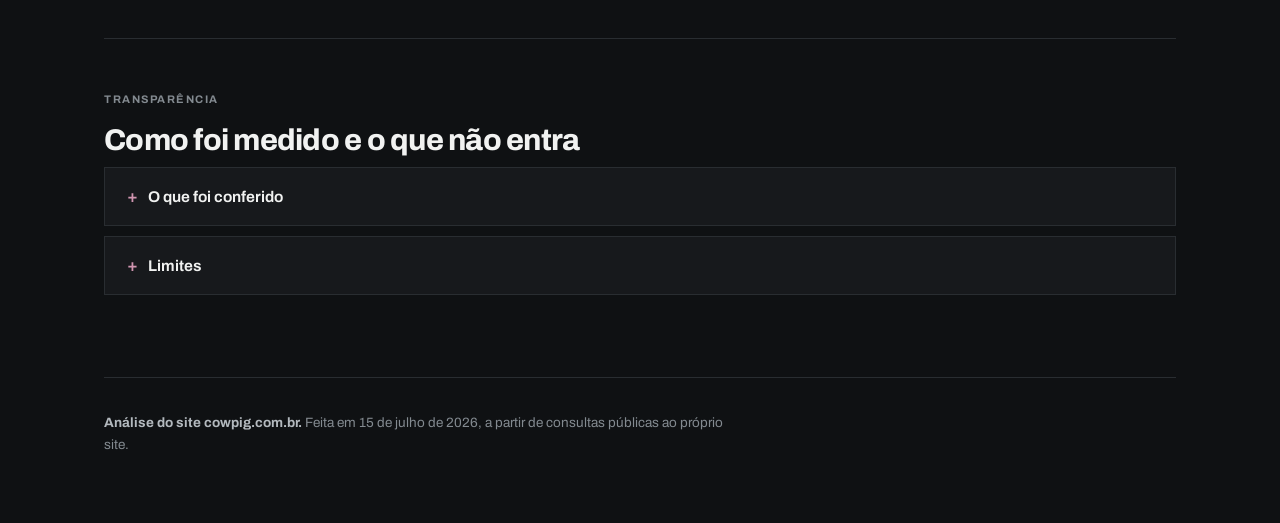
==== commit 45b3d419: "Refoca as análises no site e encurta o formato A pedido do cliente: é análise do site + Google + Meu" ====
--- a/cowpig/index.html
+++ b/cowpig/index.html
@@ -1,17 +1,16 @@
 <!DOCTYPE html>
-<html lang="pt-BR">
+<html lang="pt-BR" data-theme="dark">
 <head>
 <meta charset="utf-8">
 <meta name="viewport" content="width=device-width, initial-scale=1">
-<title>Auditoria Digital: CowPig (Boituva/SP)</title>
-<meta name="description" content="Diagnóstico independente do site e da presença digital do Frigorífico CowPig, Boituva/SP.">
+<title>Análise do site: CowPig</title>
+<meta name="description" content="Análise do site cowpig.com.br: layout, segurança, LGPD e Google.">
 <meta name="robots" content="noindex, nofollow">
 <link rel="preconnect" href="https://fonts.googleapis.com">
 <link rel="preconnect" href="https://fonts.gstatic.com" crossorigin>
 <link href="https://fonts.googleapis.com/css2?family=Archivo:wght@500;600;700;800&family=Source+Serif+4:ital,opsz,wght@0,8..60,400;0,8..60,600;1,8..60,400&family=IBM+Plex+Mono:wght@400;600&display=swap" rel="stylesheet">
-<link rel="stylesheet" href="../assets/report.css">
+<link rel="stylesheet" href="../assets/report.css?v=5">
 <style>
-  /* acento CowPig: ameixa, do mundo da carne */
   :root, :root[data-theme="dark"] { --accent: #d095b0; --accent-ink: #e5b8cb; --accent-wash: #33202b; }
   :root[data-theme="light"] { --accent: #5e2a45; --accent-ink: #462034; --accent-wash: #f2e9ee; }
 </style>
@@ -20,14 +19,11 @@
 
 <div class="topbar">
   <div class="topbar-in">
-    <div class="mark"><i></i>Auditoria Digital <span>/ CowPig</span></div>
+    <div class="mark"><i></i>Análise do site <span>/ CowPig</span></div>
     <nav>
-      <a href="#resumo">Resumo</a>
-      <a href="#selo">O limite do selo</a>
-      <a href="#problemas">Problemas</a>
-      <a href="#marca">A marca</a>
-      <a href="#praca">A praça</a>
-      <a href="#plano">O que fazer</a>
+      <a href="#pontos">Os pontos</a>
+      <a href="#google">No Google</a>
+      <a href="#fazer">O que fazer</a>
       <a href="#recado">Recado técnico</a>
     </nav>
     <button class="tbtn" id="t" type="button">Tema</button>
@@ -36,881 +32,319 @@
 
 <div class="page">
 
-<!-- ===================== HERO ===================== -->
+<!-- HERO -->
 <section class="hero">
   <div class="hero-grid">
     <div>
-      <p class="eyebrow">Diagnóstico independente &middot; 15 de julho de 2026</p>
-      <h1>Um produto de primeira, apresentado por um site de 2021.</h1>
+      <p class="eyebrow">Análise do site &middot; 15 de julho de 2026</p>
+      <h1>Fotos ótimas, mas o site é de uns dez anos atrás.</h1>
       <p class="lede">
-        A CowPig tem fazenda própria, genética própria, abate próprio e foi a primeira de São Paulo a
-        carimbar o selo Hereford. Nada disso chega ao cliente pela internet. Mas o problema principal
-        deste relatório não é de marketing: é de selo.
-      </p>
-    </div>
-
+        O produto aparece bem nas imagens. O que envelheceu é o resto: o layout, a forma como o
+        Google lê o site e alguns cuidados de segurança e de proteção de dados. Nada disso é grave,
+        mas puxa a nota para baixo.
+      </p>
+    </div>
     <div class="gauge">
-      <svg width="168" height="168" viewBox="0 0 168 168" role="img" aria-label="Nota geral 35 de 100">
+      <svg width="168" height="168" viewBox="0 0 168 168" role="img" aria-label="Nota do site 42 de 100">
         <circle cx="84" cy="84" r="70" fill="none" stroke="var(--surface-sunk)" stroke-width="13"/>
-        <circle cx="84" cy="84" r="70" fill="none" stroke="var(--crit)" stroke-width="13"
-                stroke-dasharray="154 440" stroke-linecap="butt"
-                transform="rotate(-90 84 84)"/>
-        <text x="84" y="88" text-anchor="middle" class="gauge-num">35</text>
+        <circle cx="84" cy="84" r="70" fill="none" stroke="var(--warn)" stroke-width="13"
+                stroke-dasharray="185 440" stroke-linecap="butt" transform="rotate(-90 84 84)"/>
+        <text x="84" y="88" text-anchor="middle" class="gauge-num">42</text>
         <text x="84" y="107" text-anchor="middle" class="gauge-den">de 100</text>
       </svg>
-      <p class="gauge-cap">Nota geral</p>
-    </div>
-  </div>
-
+      <p class="gauge-cap">Nota do site</p>
+    </div>
+  </div>
   <dl class="facts">
     <div class="fact"><dt>Site</dt><dd><a href="https://www.cowpig.com.br/" target="_blank" rel="noopener">cowpig.com.br</a></dd></div>
-    <div class="fact"><dt>Inspeção</dt><dd>SISP 0543</dd></div>
-    <div class="fact"><dt>Matrizes</dt><dd>2.500</dd></div>
-    <div class="fact"><dt>Fundação</dt><dd>1995</dd></div>
+    <div class="fact"><dt>Abre em</dt><dd>0,85 s</dd></div>
+    <div class="fact"><dt>Última atualização</dt><dd>2021</dd></div>
   </dl>
 </section>
 
-<!-- ===================== COMO LER ===================== -->
-<section id="comoler">
-  <div class="col">
-    <p class="eyebrow">Antes de começar</p>
-    <h2>Este relatório é para você ler sozinho</h2>
-    <p class="sec-intro" style="margin-bottom:0">
-      Não tem palavra de internet em lugar nenhum, de propósito. No fim tem um
-      <a href="#recado">recado pronto</a> para você mandar para quem cuida do site,
-      sem precisar entender nada do que está escrito lá. É só copiar, colar e enviar.
-    </p>
-  </div>
-</section>
-
-<!-- ===================== RESUMO ===================== -->
-<section id="resumo">
-  <div class="col">
-    <p class="eyebrow">Em 30 segundos</p>
-    <h2>Três coisas que você precisa saber</h2>
-    <p class="sec-intro">A primeira vale mais que todas as outras juntas.</p>
-  </div>
-
-  <div class="tldr">
-    <div class="tldr-item">
-      <div class="tldr-n">1</div>
-      <div>
-        <h3>Seu selo só permite vender dentro de São Paulo</h3>
-        <p>
-          A CowPig trabalha com inspeção estadual (SISP 0543). Isso quer dizer que vender para outro
-          estado é proibido. Por isso qualquer conversa sobre "abrir uma loja online" precisa começar
-          por aí, e não pelo site. É a decisão que define todas as outras.
-        </p>
-      </div>
-    </div>
-    <div class="tldr-item">
-      <div class="tldr-n">2</div>
-      <div>
-        <h3>Você já pagou por 60 receitas que ninguém acha</h3>
-        <p>
-          Tem mais de 60 receitas e matérias publicadas no site, exatamente o que o público de churrasco
-          procura no Google. É conteúdo bom, já feito e já pago. Só que está montado de um jeito que o
-          Google mal enxerga, e nenhum visitante deixa contato.
-        </p>
-      </div>
-    </div>
-    <div class="tldr-item">
-      <div class="tldr-n">3</div>
-      <div>
-        <h3>Seu concorrente mais parecido está seis vezes na sua frente</h3>
-        <p>
-          A Wessel tem a mesma história de família, o mesmo tipo de carne e o mesmo discurso, e tem seis
-          vezes mais público que você. E a Pamplona, sua concorrente mais direta em suíno, acabou de
-          desistir da venda online. Tem espaço vago agora.
-        </p>
-      </div>
-    </div>
-  </div>
-</section>
-
-<!-- ===================== SELO ===================== -->
-<section id="selo">
-  <div class="col">
-    <p class="eyebrow">O achado principal</p>
-    <h2>O selo estadual prende a CowPig em um estado</h2>
-    <p class="sec-intro">
-      Você conhece esta regra melhor que eu. O ponto do relatório é outro: é o que ela significa para
-      qualquer plano de internet, e é por isso que ela vem antes de tudo.
-    </p>
-  </div>
-
-  <div class="note note-crit">
-    <div class="note-hd">
-      <span class="sev sev-crit">
-        <svg viewBox="0 0 16 16" fill="currentColor" aria-hidden="true"><path d="M8 1.5 15 14H1L8 1.5zm0 4a.75.75 0 0 0-.75.75v3a.75.75 0 0 0 1.5 0v-3A.75.75 0 0 0 8 5.5zm0 6.75a.9.9 0 1 0 0-1.8.9.9 0 0 0 0 1.8z"/></svg>
-        Restrição legal
-      </span>
-      <h3>Onde a CowPig pode vender hoje</h3>
-    </div>
-
-    <div class="states" role="img" aria-label="Dos 27 estados brasileiros, apenas São Paulo está liberado">
-      <div class="st">AC</div><div class="st">AL</div><div class="st">AP</div><div class="st">AM</div><div class="st">BA</div><div class="st">CE</div><div class="st">DF</div><div class="st">ES</div><div class="st">GO</div>
-      <div class="st">MA</div><div class="st">MT</div><div class="st">MS</div><div class="st">MG</div><div class="st">PA</div><div class="st">PB</div><div class="st">PR</div><div class="st">PE</div><div class="st">PI</div>
-      <div class="st">RJ</div><div class="st">RN</div><div class="st">RS</div><div class="st">RO</div><div class="st">RR</div><div class="st">SC</div><div class="st st-on">SP</div><div class="st">SE</div><div class="st">TO</div>
-    </div>
-    <div class="states-key">
-      <span><i style="background:var(--good);border-color:var(--good)"></i> 1 estado liberado</span>
-      <span><i style="background:var(--surface-sunk)"></i> 26 proibidos</span>
-    </div>
-
-    <p style="margin-top:18px">
-      No documento oficial da <strong>Confederação da Agricultura e Pecuária do Brasil</strong>, que lista
-      os frigoríficos credenciados no protocolo Hereford, a CowPig aparece como <strong>SISP 0543</strong>.
-      SISP é a inspeção do estado de São Paulo. Produto com selo estadual só pode ser vendido dentro do
-      próprio estado: para sair de São Paulo é preciso o selo federal (SIF) ou entrar no SISBI. Vender
-      fora sem isso é infração sanitária.
-    </p>
-
-    <div class="ev">Frigoríficos credenciados no protocolo Hereford (documento da CNA)
-
-  <u>SIF</u>  1733 ........................... federal, vende no Brasil inteiro
-  <u>SIF</u>   584 ........................... federal, vende no Brasil inteiro
-  <u>SIF</u>  1710 ........................... federal, vende no Brasil inteiro
-  <u>SIE</u>  1106  Frigorifico EL Golli ..... estadual, preso em Santa Catarina
-  <b>SISP 0543  Frigorifico CowPig ......... estadual, preso em São Paulo</b>
-  <u>SISBI</u> 0561  Frispar ................. equivalência, vende no Brasil inteiro</div>
-
-    <p>
-      São seis frigoríficos credenciados no mesmo protocolo de qualidade. <strong>Quatro deles podem
-      vender no país inteiro. A CowPig é uma das duas que não podem.</strong> Ou seja, ela disputa um selo
-      nacional de qualidade com alcance comercial de um estado só.
-    </p>
-    <p class="src">
-      Fonte: <a href="https://cnabrasil.org.br/storage/arquivos/Relacao-de-Unidades.pdf" target="_blank" rel="noopener">documento da CNA</a>,
-      confirmado também pelo BeefPoint. <strong>Nenhuma fonte pública menciona SIF para a CowPig, mas não
-      achar não é prova de não ter.</strong> Se vocês têm SIF ou SISBI, este relatório muda, e é a primeira
-      coisa a confirmar.
-    </p>
-  </div>
-
-  <div class="col">
-    <h3>Por que isso reordena tudo</h3>
-    <p>
-      Para uma marca premium sem loja online, o conselho óbvio de qualquer consultoria seria "abram um
-      e-commerce". Para a CowPig, <strong>esse conselho é ilegal em âmbito nacional</strong>. É por isso
-      que este relatório trata a falta de loja virtual de um jeito diferente: em boa parte ela não é
-      descuido, é consequência da lei. E explica por que todos os pontos de venda são paulistas.
-    </p>
-    <p>
-      A pergunta certa, então, não é sobre site. É esta: <strong>a empresa quer buscar o selo federal e
-      abrir o Brasil, ou quer dominar São Paulo</strong>, onde já é legal, já tem distribuição montada e
-      onde a concorrente mais direta acabou de sair? As duas respostas levam a projetos completamente
-      diferentes. Nenhuma delas começa refazendo o site.
-    </p>
-  </div>
-
+<!-- OS PONTOS -->
+<section id="pontos">
+  <div class="col">
+    <p class="eyebrow">O resumo</p>
+    <h2>Cinco pontos</h2>
+    <p class="sec-intro">Cada bloco diz a situação e o que fazer. Nada de termo técnico.</p>
+  </div>
+
+  <div class="checks">
+
+    <div class="check">
+      <div class="check-hd">
+        <h3>Layout</h3>
+        <span class="sev sev-warn">
+          <svg viewBox="0 0 16 16" fill="currentColor" aria-hidden="true"><path d="M8 1.5A6.5 6.5 0 1 0 14.5 8 6.5 6.5 0 0 0 8 1.5zm0 3a.75.75 0 0 1 .75.75v3a.75.75 0 0 1-1.5 0v-3A.75.75 0 0 1 8 4.5zm0 7.25a.9.9 0 1 1 0-1.8.9.9 0 0 1 0 1.8z"/></svg>
+          Desatualizado
+        </span>
+      </div>
+      <p>
+        As fotos da carne são excelentes, esse é o forte do site. Mas a montagem é antiga: aquele
+        banner girando que ocupa a tela toda, título em letra grande sobre a foto, texto pequeno e
+        apagado. É a cara de site de uns dez anos atrás. Some-se a isso que a página
+        <strong>demora mais do que deveria para abrir</strong>, porque as fotos são pesadas e o site
+        não guarda nada na memória do celular: quem volta baixa tudo de novo.
+      </p>
+      <div class="check-do">
+        <b>O que fazer</b>
+        Um visual mais atual e limpo valoriza o produto que já é bom, e deixa a página mais leve. É o
+        item que mais muda a impressão de quem entra.
+      </div>
+    </div>
+
+    <div class="check">
+      <div class="check-hd">
+        <h3>Segurança</h3>
+        <span class="sev sev-warn">
+          <svg viewBox="0 0 16 16" fill="currentColor" aria-hidden="true"><path d="M8 1.5A6.5 6.5 0 1 0 14.5 8 6.5 6.5 0 0 0 8 1.5zm0 3a.75.75 0 0 1 .75.75v3a.75.75 0 0 1-1.5 0v-3A.75.75 0 0 1 8 4.5zm0 7.25a.9.9 0 1 1 0-1.8.9.9 0 0 1 0 1.8z"/></svg>
+          Dois ajustes
+        </span>
+      </div>
+      <p>
+        Testei se dá para invadir ou trocar imagem e texto do site por fora. <strong>Não dá</strong>,
+        e isso é o que mais importa: nenhum arquivo de senha está exposto e não dá para injetar
+        conteúdo pelo endereço. Mas achei dois descuidos. Duas pastas do site (onde ficam as fotos e
+        os arquivos) <strong>mostram a lista de tudo que tem dentro</strong> para qualquer pessoa,
+        como um armário sem porta. E um controle de sessão do site está sem as travas de segurança
+        recomendadas.
+      </p>
+      <div class="check-do">
+        <b>O que fazer</b>
+        Fechar a listagem dessas pastas e ativar as travas. É configuração de servidor, rápida.
+        Recado, item 4.
+      </div>
+    </div>
+
+    <div class="check">
+      <div class="check-hd">
+        <h3>No Google</h3>
+        <span class="sev sev-crit">
+          <svg viewBox="0 0 16 16" fill="currentColor" aria-hidden="true"><path d="M8 1.5 15 14H1L8 1.5zm0 4a.75.75 0 0 0-.75.75v3a.75.75 0 0 0 1.5 0v-3A.75.75 0 0 0 8 5.5zm0 6.75a.9.9 0 1 0 0-1.8.9.9 0 0 0 0 1.8z"/></svg>
+          Precisa mexer
+        </span>
+      </div>
+      <p>
+        O nome do site no Google é só <strong>"Cowpig, nobre como nenhuma outra"</strong>, que é bonito
+        de marca mas não tem a palavra <em>carne</em>, nem <em>frigorífico</em>, nem <em>São Paulo</em>.
+        Quem procura "carne premium" não acha. Além disso, o site tem mais de 60 receitas publicadas,
+        que é ótimo conteúdo, mas <strong>montado de um jeito que o Google mal enxerga</strong>: sem
+        data e sem a ficha que mostra a foto do prato na busca. Veja o exemplo
+        <a href="#google">abaixo</a>.
+      </p>
+      <div class="check-do">
+        <b>O que fazer</b>
+        Ajustar o nome no Google e a forma como as receitas são publicadas. Recado, itens 1 a 3.
+      </div>
+    </div>
+
+    <div class="check">
+      <div class="check-hd">
+        <h3>Google Meu Negócio</h3>
+        <span class="sev sev-warn">
+          <svg viewBox="0 0 16 16" fill="currentColor" aria-hidden="true"><path d="M8 1.5A6.5 6.5 0 1 0 14.5 8 6.5 6.5 0 0 0 8 1.5zm0 3a.75.75 0 0 1 .75.75v3a.75.75 0 0 1-1.5 0v-3A.75.75 0 0 1 8 4.5zm0 7.25a.9.9 0 1 1 0-1.8.9.9 0 0 1 0 1.8z"/></svg>
+          Confirmar no celular
+        </span>
+      </div>
+      <p>
+        Aqui não consegui uma resposta fechada, e prefiro ser honesto: procurei em dez lugares e
+        <strong>não encontrei a nota em estrelas do Google</strong> da CowPig, o que é estranho para
+        uma marca desse porte. Pode ser que o perfil não esteja bem preenchido, ou nem esteja
+        confirmado. Achei ainda que a marca está espalhada em <strong>três páginas de Facebook e dois
+        Instagram</strong> diferentes, o que divide o público.
+      </p>
+      <div class="check-do">
+        <b>O que fazer</b>
+        Abrir o Google Maps no celular e conferir se o perfil da CowPig aparece, com nota, foto e
+        horário. Se não aparecer direito, criar ou reivindicar o perfil. E juntar as redes numa página
+        só por rede.
+      </div>
+    </div>
+
+    <div class="check">
+      <div class="check-hd">
+        <h3>Lei de proteção de dados (LGPD)</h3>
+        <span class="sev sev-warn">
+          <svg viewBox="0 0 16 16" fill="currentColor" aria-hidden="true"><path d="M8 1.5A6.5 6.5 0 1 0 14.5 8 6.5 6.5 0 0 0 8 1.5zm0 3a.75.75 0 0 1 .75.75v3a.75.75 0 0 1-1.5 0v-3A.75.75 0 0 1 8 4.5zm0 7.25a.9.9 0 1 1 0-1.8.9.9 0 0 1 0 1.8z"/></svg>
+          Quase lá
+        </span>
+      </div>
+      <p>
+        Nesta parte a CowPig está melhor que a maioria: tem página de privacidade citando a LGPD, tem
+        página específica de LGPD e tem o aviso de cookies. Falta um detalhe importante, porém: o site
+        <strong>já começa a rastrear o visitante (pelo Facebook) antes de ele aceitar</strong> os
+        cookies, e o aviso só tem o botão "aceito tudo", sem opção de recusar. Pela LGPD o rastreio
+        deveria esperar o aceite, e o aceite deveria poder ser recusado.
+      </p>
+      <div class="check-do">
+        <b>O que fazer</b>
+        Ajustar o aviso para só ligar o rastreamento depois do "aceito", e oferecer a opção de recusar.
+        Recado, item 5.
+      </div>
+    </div>
+
+  </div>
+</section>
+
+<!-- NO GOOGLE -->
+<section id="google">
+  <div class="col">
+    <p class="eyebrow">Veja com seus olhos</p>
+    <h2>É assim que o site aparece hoje</h2>
+    <p class="sec-intro">O que o Google mostra hoje, e o que poderia mostrar.</p>
+  </div>
   <div class="grid2">
-    <div class="note">
-      <div class="note-hd"><h3>Caminho A: dominar São Paulo</h3></div>
-      <p>
-        Legal hoje, sem esperar nada. A distribuição já existe, a marca já está nas casas de carne da
-        capital, e a Pamplona <strong>acabou de desligar a venda online</strong>. Uma loja virtual que só
-        entrega dentro de São Paulo é possível agora.
-      </p>
-    </div>
-    <div class="note">
-      <div class="note-hd"><h3>Caminho B: buscar o selo federal</h3></div>
-      <p>
-        Abre o país e permite brigar com a Wessel em outro nível, mas é projeto de certificação, com
-        prazo, investimento e adequação de planta. É decisão de diretoria, não de marketing.
-      </p>
-    </div>
-  </div>
-
-  <div class="note note-crit">
-    <div class="note-hd">
-      <span class="sev sev-warn">
-        <svg viewBox="0 0 16 16" fill="currentColor" aria-hidden="true"><path d="M8 1.5A6.5 6.5 0 1 0 14.5 8 6.5 6.5 0 0 0 8 1.5zm0 3a.75.75 0 0 1 .75.75v3a.75.75 0 0 1-1.5 0v-3A.75.75 0 0 1 8 4.5zm0 7.25a.9.9 0 1 1 0-1.8.9.9 0 0 1 0 1.8z"/></svg>
-        Contradição
-      </span>
-      <h3>O site vende rastreabilidade e esconde o selo</h3>
-    </div>
-    <p>
-      Procurei as palavras "SIF", "SISP", "inspeção" e "SISBI" na página inicial e em mais quatro páginas
-      do site, incluindo "A Empresa" e as de cortes. <strong>Não aparecem em lugar nenhum.</strong>
-    </p>
-    <p>
-      Uma marca cujo discurso central é "do campo à mesa, com rastreabilidade total" está justamente
-      omitindo o registro sanitário que prova a fiscalização do produto. Para o comprador técnico, um
-      restaurante ou um distribuidor, esse é um dos primeiros dados que ele procura.
-    </p>
-  </div>
-</section>
-
-<!-- ===================== PROBLEMAS ===================== -->
-<section id="problemas">
-  <div class="col">
-    <p class="eyebrow">Os problemas do site, do pior para o menor</p>
-    <h2>O que está travando a marca na internet</h2>
-    <p class="sec-intro">
-      Cada ficha responde três perguntas: o que está acontecendo, o que isso te custa, e quem resolve.
-    </p>
-  </div>
-
-  <!-- 1 -->
-  <article class="issue">
-    <div class="issue-top">
-      <div class="issue-rank">1</div>
-      <div class="issue-head">
-        <h3>Mais de 60 receitas prontas, e o Google mal sabe que existem</h3>
-        <div class="issue-meta">
-          <span class="sev sev-crit">
-            <svg viewBox="0 0 16 16" fill="currentColor" aria-hidden="true"><path d="M8 1.5 15 14H1L8 1.5zm0 4a.75.75 0 0 0-.75.75v3a.75.75 0 0 0 1.5 0v-3A.75.75 0 0 0 8 5.5zm0 6.75a.9.9 0 1 0 0-1.8.9.9 0 0 0 0 1.8z"/></svg>
-            Grave
-          </span>
-          <span class="sev sev-flat">o maior desperdício do site</span>
-        </div>
-      </div>
-    </div>
-
-    <div class="band">
-      <p class="band-label">O que está acontecendo</p>
-      <p>
-        Este é o problema mais caro e, por baixo dele, a melhor notícia. Vocês já produziram mais de 60
-        páginas de receita e matéria, e são exatamente as perguntas que o público de churrasco digita no
-        Google: <em>"qual o ponto ideal da carne"</em>, <em>"o que é marmoreio"</em>,
-        <em>"qual o melhor sal para churrasco"</em>, <em>"tomahawk e prime rib"</em>. Esse acervo está
-        pronto e já foi pago.
-      </p>
-      <p>
-        Só que três coisas o impedem de trabalhar. <strong>Nenhuma receita mostra a data</strong>, e o
-        Google usa a data para decidir se o conteúdo é atual. <strong>Nenhuma manda ao Google a ficha da
-        receita</strong>, que é o que faz aparecer a foto do prato e o tempo de preparo direto no
-        resultado da busca. E <strong>o site não pede o contato de ninguém</strong>: não tem cadastro,
-        não tem newsletter, não tem nada.
-      </p>
-    </div>
-
-    <div class="band band-cost">
-      <p class="band-label">O que isso te custa</p>
-      <p>
-        Todo mundo que a receita atrai vai embora sem deixar rastro. Você paga pelo conteúdo, atrai a
-        pessoa certa, a pessoa lê e some. É o mesmo que fazer degustação na porta da fábrica e não
-        perguntar o nome de ninguém.
-      </p>
-    </div>
-
-    <div class="band band-fix">
-      <p class="band-label">Quem resolve</p>
-      <p>
-        Quem cuida do site. E vale destacar: <strong>isso funciona independentemente da resposta sobre o
-        selo</strong>, porque conteúdo não tem fronteira estadual. É o item de melhor retorno que não
-        depende de nenhuma decisão de diretoria. <a href="#recado">Recado pronto</a>, itens 4 e 5.
-      </p>
-    </div>
-  </article>
-
-  <!-- 2 -->
-  <article class="issue">
-    <div class="issue-top">
-      <div class="issue-rank">2</div>
-      <div class="issue-head">
-        <h3>A página inicial não tem título, e o endereço oficial dela aponta para o vazio</h3>
-        <div class="issue-meta">
-          <span class="sev sev-crit">
-            <svg viewBox="0 0 16 16" fill="currentColor" aria-hidden="true"><path d="M8 1.5 15 14H1L8 1.5zm0 4a.75.75 0 0 0-.75.75v3a.75.75 0 0 0 1.5 0v-3A.75.75 0 0 0 8 5.5zm0 6.75a.9.9 0 1 0 0-1.8.9.9 0 0 0 0 1.8z"/></svg>
-            Grave
-          </span>
-        </div>
-      </div>
-    </div>
-
-    <div class="band">
-      <p class="band-label">O que está acontecendo</p>
-      <p>
-        São duas falhas na mesma página. A primeira: toda página tem um letreiro principal, que diz ao
-        Google do que aquilo trata. É a placa da loja. <strong>Sua página inicial não tem placa
-        nenhuma.</strong> Ela começa direto pelos subtítulos, como um documento que pula o título e a
-        seção e abre no meio.
-      </p>
-      <p>
-        A segunda é pior. Todo site declara qual é o endereço oficial de cada página, para o Google não
-        se confundir entre versões. O da sua página inicial <strong>aponta para um arquivo que não é um
-        endereço</strong>. Na prática, quando o Google pergunta "qual é o endereço oficial da CowPig?",
-        o site responde uma coisa que não faz sentido.
-      </p>
-    </div>
-
-    <div class="band band-cost">
-      <p class="band-label">O que isso te custa</p>
-      <p>
-        O Google fica na dúvida sobre qual é a página principal da marca. E, sem a placa, ele precisa
-        adivinhar do que o site trata a partir do texto solto.
-      </p>
-    </div>
-
-    <div class="band band-fix">
-      <p class="band-label">Quem resolve</p>
-      <p>
-        Quem cuida do site. É rápido. <a href="#recado">Recado pronto</a>, itens 1 e 2.
-      </p>
-    </div>
-  </article>
-
-  <!-- 3 -->
-  <article class="issue">
-    <div class="issue-top">
-      <div class="issue-rank">3</div>
-      <div class="issue-head">
-        <h3>O índice do site está parado em 2021</h3>
-        <div class="issue-meta">
-          <span class="sev sev-crit">
-            <svg viewBox="0 0 16 16" fill="currentColor" aria-hidden="true"><path d="M8 1.5 15 14H1L8 1.5zm0 4a.75.75 0 0 0-.75.75v3a.75.75 0 0 0 1.5 0v-3A.75.75 0 0 0 8 5.5zm0 6.75a.9.9 0 1 0 0-1.8.9.9 0 0 0 0 1.8z"/></svg>
-            Grave
-          </span>
-          <span class="sev sev-flat">84 páginas, todas com data de 08/09/2021</span>
-        </div>
-      </div>
-    </div>
-
-    <div class="band">
-      <p class="band-label">O que está acontecendo</p>
-      <p>
-        Todo site entrega ao Google um índice das próprias páginas, e junto vai a data em que cada uma
-        mudou pela última vez. O Google usa essa data para decidir o que vale a pena revisitar.
-      </p>
-      <p>
-        O índice da CowPig tem 84 páginas, e <strong>todas as 84 têm exatamente a mesma data:
-        8 de setembro de 2021</strong>. Foi gerado uma vez, por uma ferramenta gratuita, e nunca mais.
-        A mensagem que o site passa é: <em>aqui não mudou nada em cinco anos, não precisa voltar</em>.
-        E ainda tem outro detalhe: existe um arquivo que serve para avisar o Google onde esse índice
-        está, e <strong>ele nem existe no seu site</strong>. Ou seja, o índice está lá, mas ninguém é
-        avisado dele.
-      </p>
-    </div>
-
-    <div class="band band-cost">
-      <p class="band-label">O que isso te custa</p>
-      <p>
-        Suas 60 receitas ficam nesse índice congelado. Você diz ao Google que nada mudou, e ele acredita.
-      </p>
-    </div>
-
-    <div class="band band-fix">
-      <p class="band-label">Quem resolve</p>
-      <p>
-        Quem cuida do site. <a href="#recado">Recado pronto</a>, item 3.
-      </p>
-    </div>
-  </article>
-
-  <!-- 4 -->
-  <article class="issue">
-    <div class="issue-top">
-      <div class="issue-rank">4</div>
-      <div class="issue-head">
-        <h3>O nome do site no Google não diz que vocês vendem carne</h3>
-        <div class="issue-meta">
-          <span class="sev sev-warn">
-            <svg viewBox="0 0 16 16" fill="currentColor" aria-hidden="true"><path d="M8 1.5A6.5 6.5 0 1 0 14.5 8 6.5 6.5 0 0 0 8 1.5zm0 3a.75.75 0 0 1 .75.75v3a.75.75 0 0 1-1.5 0v-3A.75.75 0 0 1 8 4.5zm0 7.25a.9.9 0 1 1 0-1.8.9.9 0 0 1 0 1.8z"/></svg>
-            Sério
-          </span>
-        </div>
-      </div>
-    </div>
-
-    <div class="band">
-      <p class="band-label">O que está acontecendo</p>
-      <p>
-        O que aparece na linha azul do Google é <strong>"Cowpig | Nobre como nenhuma outra"</strong>.
-        É uma bela assinatura de marca e um péssimo anúncio: não tem a palavra <em>carne</em>, nem
-        <em>frigorífico</em>, nem <em>cortes</em>, nem <em>São Paulo</em>.
-      </p>
-      <p>
-        Quem já conhece a CowPig acha. Quem procura "carne suína premium" ou "frigorífico em Boituva"
-        não chega. E quando alguém manda o link da CowPig no WhatsApp, a caixinha de prévia sai pior do
-        que poderia, porque tem informação faltando e informação errada por trás.
-      </p>
-    </div>
-
-    <div class="band band-cost">
-      <p class="band-label">O que isso te custa</p>
-      <p>
-        Você só é encontrado por quem já te conhece. Cliente novo não chega por busca, e essa é a porta
-        mais barata que existe.
-      </p>
-    </div>
-
-    <div class="band band-fix">
-      <p class="band-label">Quem resolve</p>
-      <p>
-        Quem cuida do site. É o ajuste mais rápido de todos. <a href="#recado">Recado pronto</a>, item 6.
-      </p>
-    </div>
-  </article>
-
-  <!-- 5 -->
-  <article class="issue">
-    <div class="issue-top">
-      <div class="issue-rank">5</div>
-      <div class="issue-head">
-        <h3>O site proíbe o celular do cliente de guardar qualquer coisa</h3>
-        <div class="issue-meta">
-          <span class="sev sev-warn">
-            <svg viewBox="0 0 16 16" fill="currentColor" aria-hidden="true"><path d="M8 1.5A6.5 6.5 0 1 0 14.5 8 6.5 6.5 0 0 0 8 1.5zm0 3a.75.75 0 0 1 .75.75v3a.75.75 0 0 1-1.5 0v-3A.75.75 0 0 1 8 4.5zm0 7.25a.9.9 0 1 1 0-1.8.9.9 0 0 1 0 1.8z"/></svg>
-            Sério
-          </span>
-        </div>
-      </div>
-    </div>
-
-    <div class="band">
-      <p class="band-label">O que está acontecendo</p>
-      <p>
-        Normalmente o celular guarda as fotos do site na memória para não baixar tudo de novo na próxima
-        visita. O seu site usa a instrução mais radical que existe: <strong>proíbe o aparelho de guardar
-        qualquer coisa</strong>. Isso é o que um site de banco faz. Num site de fotos de carne, o efeito é
-        que toda visita baixa tudo do zero, incluindo um banner de 260 KB e uma foto de 227 KB, nenhuma
-        delas preparada para celular.
-      </p>
-      <p>
-        Tem ainda um detalhe feio: a <strong>sua logomarca é carregada por uma conexão sem cadeado</strong>.
-        Dependendo do navegador, isso pode gerar aviso de segurança bem em cima da sua marca.
-      </p>
-    </div>
-
-    <div class="band band-cost">
-      <p class="band-label">O que isso te custa</p>
-      <p>
-        Uma marca que se vende como premium não pode abrir devagar e com aviso de segurança na logo. Isso
-        contradiz o produto antes de o cliente ver o produto.
-      </p>
-    </div>
-
-    <div class="band band-fix">
-      <p class="band-label">Quem resolve</p>
-      <p>
-        Quem cuida do site. <a href="#recado">Recado pronto</a>, itens 7 e 8.
-      </p>
-    </div>
-  </article>
-</section>
-
-<!-- ===================== NOTAS ===================== -->
-<section id="notas">
-  <div class="col">
-    <p class="eyebrow">De onde saiu a nota 35</p>
-    <h2>A régua, aberta</h2>
-    <p class="sec-intro">
-      Não é opinião. Conferi uma lista de itens, um por um, direto no site. A nota é quantos por cento
-      passaram.
-    </p>
-  </div>
-
-  <div class="col bars">
     <div>
-      <div class="bar-hd"><span class="bar-name">O quanto o Google entende o site</span><span class="bar-val">41 / 100</span></div>
-      <div class="bar-track"><span class="bar-fill" style="width:41%;background:var(--crit)"></span></div>
-      <p class="bar-note">Sem placa, com o endereço oficial quebrado e o índice parado em 2021.</p>
+      <p class="serp-tag">Como está hoje</p>
+      <div class="serp">
+        <div class="serp-url"><span class="serp-fav">C</span> cowpig.com.br</div>
+        <div class="serp-title">Cowpig | Nobre como nenhuma outra</div>
+        <div class="serp-desc">A Cowpig é especialista em todas as etapas da produção da carne: seleção, matéria prima e produção de cortes especiais...</div>
+      </div>
+      <p class="src" style="margin-top:8px">Não diz que vende carne, nem onde fica.</p>
     </div>
     <div>
-      <div class="bar-hd"><span class="bar-name">Velocidade</span><span class="bar-val">29 / 100</span></div>
-      <div class="bar-track"><span class="bar-fill" style="width:29%;background:var(--crit)"></span></div>
-      <p class="bar-note">Proíbe o celular de guardar, fotos pesadas e nenhuma preparada para carregar aos poucos.</p>
-    </div>
-    <div>
-      <div class="bar-hd"><span class="bar-name">Presença e consistência da marca</span><span class="bar-val">35 / 100</span></div>
-      <div class="bar-track"><span class="bar-fill" style="width:35%;background:var(--crit)"></span></div>
-      <p class="bar-note">Público real (19 mil no Instagram), mas espalhado em 3 páginas de Facebook e 2 Instagram.</p>
-    </div>
-    <div>
-      <div class="bar-hd"><span class="bar-name">Proteção</span><span class="bar-val">31 / 100</span></div>
-      <div class="bar-track"><span class="bar-fill" style="width:31%;background:var(--crit)"></span></div>
-      <p class="bar-note">Certificado válido, mas nada além dele, e a logo carrega sem cadeado.</p>
-    </div>
-  </div>
-</section>
-
-<!-- ===================== MARCA ===================== -->
-<section id="marca">
-  <div class="col">
-    <p class="eyebrow">A marca por aí</p>
-    <h2>Uma marca, muitos endereços</h2>
-    <p class="sec-intro">
-      Cada perfil repetido divide o público e confunde quem procura. Nada aqui é estratégia: é manutenção
-      atrasada, e custa quase nada arrumar.
-    </p>
-  </div>
-
-  <div class="tbl-wrap">
-    <table>
-      <thead>
-        <tr><th>Onde</th><th>O que encontrei</th><th>Situação</th></tr>
-      </thead>
-      <tbody>
-        <tr>
-          <td><b>Instagram</b></td>
-          <td>@cowpig.oficial com cerca de 19 mil seguidores e 670 publicações. E um segundo perfil, @cowpig.frigorifico</td>
-          <td><span class="sev sev-warn"><svg viewBox="0 0 16 16" fill="currentColor" aria-hidden="true"><path d="M8 1.5A6.5 6.5 0 1 0 14.5 8 6.5 6.5 0 0 0 8 1.5zm0 3a.75.75 0 0 1 .75.75v3a.75.75 0 0 1-1.5 0v-3A.75.75 0 0 1 8 4.5zm0 7.25a.9.9 0 1 1 0-1.8.9.9 0 0 1 0 1.8z"/></svg>2 perfis</span></td>
-        </tr>
-        <tr>
-          <td><b>Facebook</b></td>
-          <td>Três páginas diferentes no ar ao mesmo tempo: a do frigorífico, a da loja de Boituva e uma terceira com a razão social</td>
-          <td><span class="sev sev-crit"><svg viewBox="0 0 16 16" fill="currentColor" aria-hidden="true"><path d="M8 1.5 15 14H1L8 1.5zm0 4a.75.75 0 0 0-.75.75v3a.75.75 0 0 0 1.5 0v-3A.75.75 0 0 0 8 5.5zm0 6.75a.9.9 0 1 0 0-1.8.9.9 0 0 0 0 1.8z"/></svg>3 páginas</span></td>
-        </tr>
-        <tr>
-          <td><b>Google</b></td>
-          <td>Não achei a nota em estrelas em nenhuma das dez fontes que tentei, nem no próprio Maps</td>
-          <td><span class="sev sev-flat"><svg viewBox="0 0 16 16" fill="currentColor" aria-hidden="true"><path d="M8 1.5A6.5 6.5 0 1 0 14.5 8 6.5 6.5 0 0 0 8 1.5zm.75 9.75h-1.5v-4.5h1.5v4.5zm0-6h-1.5v-1.5h1.5v1.5z"/></svg>Não verificado</span></td>
-        </tr>
-        <tr>
-          <td><b>Horário da loja</b></td>
-          <td>Três versões diferentes, entre o site, o Waze e os cadastros</td>
-          <td><span class="sev sev-warn"><svg viewBox="0 0 16 16" fill="currentColor" aria-hidden="true"><path d="M8 1.5A6.5 6.5 0 1 0 14.5 8 6.5 6.5 0 0 0 8 1.5zm0 3a.75.75 0 0 1 .75.75v3a.75.75 0 0 1-1.5 0v-3A.75.75 0 0 1 8 4.5zm0 7.25a.9.9 0 1 1 0-1.8.9.9 0 0 1 0 1.8z"/></svg>3 versões</span></td>
-        </tr>
-        <tr>
-          <td><b>Farm Festival</b></td>
-          <td>O site do evento saiu do ar de vez, embora o perfil dele ainda tenha uns 26 mil seguidores</td>
-          <td><span class="sev sev-crit"><svg viewBox="0 0 16 16" fill="currentColor" aria-hidden="true"><path d="M4.6 3.5 8 6.9l3.4-3.4 1.1 1.1L9.1 8l3.4 3.4-1.1 1.1L8 9.1l-3.4 3.4-1.1-1.1L6.9 8 3.5 4.6z"/></svg>Fora do ar</span></td>
-        </tr>
-        <tr>
-          <td><b>LinkedIn</b></td>
-          <td>Cerca de 1.500 seguidores, com 201 a 500 funcionários declarados</td>
-          <td><span class="sev sev-good"><svg viewBox="0 0 16 16" fill="currentColor" aria-hidden="true"><path d="M6.3 11.8 2.9 8.4l1.1-1.1 2.3 2.3 5.7-5.7 1.1 1.1z"/></svg>Certo</span></td>
-        </tr>
-      </tbody>
-    </table>
-  </div>
-
-  <div class="note" style="margin-top:22px">
-    <div class="note-hd">
-      <span class="sev sev-flat">
-        <svg viewBox="0 0 16 16" fill="currentColor" aria-hidden="true"><path d="M8 1.5A6.5 6.5 0 1 0 14.5 8 6.5 6.5 0 0 0 8 1.5zm.75 9.75h-1.5v-4.5h1.5v4.5zm0-6h-1.5v-1.5h1.5v1.5z"/></svg>
-        Cuidado com a leitura fácil
-      </span>
-      <h3>"Zero reclamação" aqui não quer dizer excelência</h3>
-    </div>
-    <p>
-      No Reclame Aqui a CowPig aparece <strong>sem nota</strong>, por falta de reclamação suficiente, e com
-      zero registros entre fevereiro e julho de 2025. Parece ótimo, mas não diz nada:
-      <strong>sem venda direta ao consumidor, não existe atrito para gerar reclamação</strong>. O canal é
-      praticamente cego para vocês. Se abrirem venda online em São Paulo, essa página deixa de estar em
-      branco e vira um ativo a defender.
-    </p>
-    <p>
-      A reputação que existe medida vem de outro lugar: no <strong>Indeed</strong>, como empregadora, a
-      CowPig tem <strong>4,2 de 5, em 9 avaliações</strong>. O ponto mais fraco é salário (3,4), e cultura
-      e equilíbrio ficam bem (4,0).
-    </p>
-  </div>
-</section>
-
-<!-- ===================== PRAÇA ===================== -->
-<section id="praca">
-  <div class="col">
-    <p class="eyebrow">A praça</p>
-    <h2>Onde a CowPig está no tabuleiro</h2>
-    <p class="sec-intro">
-      A coluna que importa aqui é a do meio: quem vende direto para o consumidor e quem não vende.
-    </p>
-  </div>
-
-  <div class="tbl-wrap">
-    <table>
-      <thead>
-        <tr><th>Marca</th><th>Instagram</th><th>Vende direto?</th><th>Como se posiciona</th><th>O que isso quer dizer</th></tr>
-      </thead>
-      <tbody>
-        <tr class="me">
-          <td>CowPig</td>
-          <td class="n">~19 mil</td>
-          <td><span class="sev sev-crit"><svg viewBox="0 0 16 16" fill="currentColor" aria-hidden="true"><path d="M4.6 3.5 8 6.9l3.4-3.4 1.1 1.1L9.1 8l3.4 3.4-1.1 1.1L8 9.1l-3.4 3.4-1.1-1.1L6.9 8 3.5 4.6z"/></svg>Não</span></td>
-          <td>Premium, do campo à mesa</td>
-          <td>Produto forte, alcance preso em um estado</td>
-        </tr>
-        <tr>
-          <td><b>Wessel</b></td>
-          <td class="n">~120 mil</td>
-          <td><span class="sev sev-good"><svg viewBox="0 0 16 16" fill="currentColor" aria-hidden="true"><path d="M6.3 11.8 2.9 8.4l1.1-1.1 2.3 2.3 5.7-5.7 1.1 1.1z"/></svg>Sim</span></td>
-          <td>Premium com tradição, "desde 1830"</td>
-          <td><b>É o seu espelho, e está 6x na frente.</b> Frota própria e entrega em 1 dia em SP</td>
-        </tr>
-        <tr>
-          <td><b>Pamplona</b></td>
-          <td class="n">~61 mil</td>
-          <td><span class="sev sev-warn"><svg viewBox="0 0 16 16" fill="currentColor" aria-hidden="true"><path d="M8 1.5A6.5 6.5 0 1 0 14.5 8 6.5 6.5 0 0 0 8 1.5zm0 3a.75.75 0 0 1 .75.75v3a.75.75 0 0 1-1.5 0v-3A.75.75 0 0 1 8 4.5zm0 7.25a.9.9 0 1 1 0-1.8.9.9 0 0 1 0 1.8z"/></svg>Saiu</span></td>
-          <td>Suíno, praticidade, 77 anos</td>
-          <td><b>Desligou a loja online e foi para o atacado.</b> É sua concorrente mais direta em suíno</td>
-        </tr>
-        <tr>
-          <td><b>Beef Passion</b></td>
-          <td class="n">~104 mil</td>
-          <td><span class="sev sev-good"><svg viewBox="0 0 16 16" fill="currentColor" aria-hidden="true"><path d="M6.3 11.8 2.9 8.4l1.1-1.1 2.3 2.3 5.7-5.7 1.1 1.1z"/></svg>Sim</span></td>
-          <td>Premium com pegada ética, abate humanizado</td>
-          <td>Prova que contar a origem vende. Só bovino, e só na capital</td>
-        </tr>
-        <tr>
-          <td><b>Swift</b></td>
-          <td class="n">~855 mil</td>
-          <td><span class="sev sev-good"><svg viewBox="0 0 16 16" fill="currentColor" aria-hidden="true"><path d="M6.3 11.8 2.9 8.4l1.1-1.1 2.3 2.3 5.7-5.7 1.1 1.1z"/></svg>Sim</span></td>
-          <td>Preço e escala</td>
-          <td>Não briga pelo seu cliente</td>
-        </tr>
-        <tr>
-          <td><b>Aurora</b></td>
-          <td class="n">~210 mil</td>
-          <td><span class="sev sev-crit"><svg viewBox="0 0 16 16" fill="currentColor" aria-hidden="true"><path d="M4.6 3.5 8 6.9l3.4-3.4 1.1 1.1L9.1 8l3.4 3.4-1.1 1.1L8 9.1l-3.4 3.4-1.1-1.1L6.9 8 3.5 4.6z"/></svg>Não</span></td>
-          <td>Cooperativa, popular</td>
-          <td>Outra faixa de preço</td>
-        </tr>
-      </tbody>
-    </table>
-  </div>
-  <p class="src" style="margin-top:12px">
-    Os números de seguidores vieram de busca, não das páginas abertas, porque o Instagram bloqueia leitura
-    automática. Use como ordem de grandeza, não como número exato.
-  </p>
-
-  <div class="note" style="margin-top:22px">
-    <div class="note-hd">
-      <span class="sev sev-good">
-        <svg viewBox="0 0 16 16" fill="currentColor" aria-hidden="true"><path d="M6.3 11.8 2.9 8.4l1.1-1.1 2.3 2.3 5.7-5.7 1.1 1.1z"/></svg>
-        Espaço vago
-      </span>
-      <h3>Ninguém ocupou "suíno premium com genética própria"</h3>
-    </div>
-    <p>
-      Frimesa e Aurora são cooperativa popular. A Pamplona era praticidade, e saiu da venda online. A Beef
-      Passion construiu 104 mil seguidores contando a origem do produto, mas é só bovino e só na capital.
-      A CowPig <strong>tem a fazenda, a genética e o abate próprio, e não tem a história contada</strong>.
-      É o único ativo desta auditoria que a concorrência não consegue comprar.
-    </p>
-  </div>
-</section>
-
-<!-- ===================== PLANO ===================== -->
-<section id="plano">
-  <div class="col">
-    <p class="eyebrow">O que fazer, nesta ordem</p>
-    <h2>A primeira decisão não é de marketing</h2>
-    <p class="sec-intro">E ela determina todas as outras.</p>
-  </div>
-
+      <p class="serp-tag">Como poderia aparecer</p>
+      <div class="serp">
+        <div class="serp-url"><span class="serp-fav">C</span> cowpig.com.br</div>
+        <div class="serp-title">CowPig &middot; Carne premium suína e bovina, do campo à mesa &middot; SP</div>
+        <div class="serp-desc">Frigorífico com genética própria e selo Hereford. Cortes especiais de boi, porco, cordeiro e búfalo. Receitas e onde encontrar.</div>
+      </div>
+      <p class="src" style="margin-top:8px">Fala de carne, de onde fica e do que tem de especial.</p>
+    </div>
+  </div>
+</section>
+
+<!-- O QUE FAZER -->
+<section id="fazer">
+  <div class="col">
+    <p class="eyebrow">Por onde começar</p>
+    <h2>Três passos</h2>
+  </div>
   <div class="steps">
     <div class="step">
       <div>
-        <h3>Responda a pergunta do selo antes de gastar um real</h3>
-        <p>
-          A empresa tem <strong>só SISP, ou tem também SIF ou SISBI</strong>? Se for só SISP, qualquer
-          plano de venda online para fora de São Paulo é ilegal, e o projeto certo passa a ser
-          certificação, não site. Com SIF, o país se abre. É uma conversa interna que define o orçamento
-          inteiro.
-        </p>
-        <div class="chips"><span class="chip">Esforço: <b>uma conversa</b></span><span class="chip">Custo: <b>zero</b></span><span class="chip">Define tudo</span></div>
+        <h3>Mande o recado abaixo para quem cuida do site</h3>
+        <p>Copie, cole e envie. Cobre o Google, a segurança e a LGPD de uma vez.</p>
       </div>
     </div>
     <div class="step">
       <div>
-        <h3>Faça as 60 receitas trabalharem</h3>
-        <p>
-          O conteúdo já existe e já foi pago. Mostrar a data, mandar a ficha da receita ao Google e criar
-          uma forma de pegar o contato de quem chega. <strong>Não depende da resposta do selo</strong>, e
-          é o melhor retorno pelo menor esforço do relatório.
-        </p>
-        <div class="chips"><span class="chip">Esforço: <b>baixo</b></span><span class="chip">Retorno: <b>alto</b></span><span class="chip">Não depende do selo</span></div>
+        <h3>Confira o perfil no Google Maps</h3>
+        <p>Abra o Maps no celular e procure CowPig. Veja se aparece com nota, foto e horário. Se não, reivindique o perfil. É de graça e é você quem faz.</p>
       </div>
     </div>
     <div class="step">
       <div>
-        <h3>Mande o recado para quem cuida do site</h3>
-        <p>
-          Está pronto <a href="#recado">logo abaixo</a>. Você não precisa entender o que está escrito lá:
-          copie, cole e mande. Resolve a placa, o endereço oficial, o índice de 2021 e o nome no Google
-          de uma vez.
-        </p>
-        <div class="chips"><span class="chip">Esforço: <b>copiar e colar</b></span><span class="chip">Retorno: <b>alto</b></span></div>
-      </div>
-    </div>
-    <div class="step">
-      <div>
-        <h3>Junte a marca em um perfil por rede</h3>
-        <p>
-          Três páginas de Facebook e dois Instagram dividem o público e confundem o cliente. Unifique,
-          redirecione os antigos, deixe um horário só publicado e resolva o site do Farm Festival que caiu.
-          É manutenção, não estratégia, e custa quase nada.
-        </p>
-        <div class="chips"><span class="chip">Esforço: <b>baixo</b></span><span class="chip">Custo: <b>zero</b></span></div>
-      </div>
-    </div>
-    <div class="step">
-      <div>
-        <h3>Mostre o selo e a rastreabilidade no site</h3>
-        <p>
-          A marca vende "do campo à mesa" e esconde o registro sanitário. Publicar o selo, o número da
-          inspeção e a cadeia de rastreabilidade transforma a operação real em argumento de venda,
-          principalmente para restaurante e distribuidor.
-        </p>
-        <div class="chips"><span class="chip">Esforço: <b>baixo</b></span><span class="chip">Retorno: <b>médio-alto</b></span></div>
-      </div>
-    </div>
-    <div class="step">
-      <div>
-        <h3>Se puder vender, ocupe a vaga que a Pamplona deixou</h3>
-        <p>
-          Sua concorrente mais direta em suíno desligou a venda online em outubro de 2025, e uma
-          revendedora sua está com o site fora do ar. Tem espaço vago em venda direta de suíno premium
-          exatamente onde a CowPig já distribui. O manual da Wessel está à vista de todos e é copiável.
-          <strong>Espaço vago não fica vago por muito tempo.</strong>
-        </p>
-        <div class="chips"><span class="chip">Esforço: <b>alto</b></span><span class="chip">Depende do <b>item 1</b></span></div>
-      </div>
-    </div>
-  </div>
-</section>
-
-<!-- ===================== RECADO TÉCNICO ===================== -->
+        <h3>Pense num visual mais atual</h3>
+        <p>O produto merece. As fotos já são ótimas; falta uma montagem moderna e leve em volta delas. É o que mais muda a impressão de quem entra.</p>
+      </div>
+    </div>
+  </div>
+</section>
+
+<!-- RECADO -->
 <section id="recado">
   <div class="col">
     <p class="eyebrow">Para encaminhar</p>
     <h2>Recado pronto para quem cuida do site</h2>
-    <p class="sec-intro">
-      Esta é a única parte com palavra técnica, e ela não é para você. Copie daqui até o fim e mande para
-      a empresa ou pessoa que mantém o cowpig.com.br.
-    </p>
-  </div>
-
-  <div class="ev" style="white-space:pre-wrap">Assunto: Correções de SEO e performance no site cowpig.com.br
-
-Prezados, seguem 8 itens levantados em auditoria técnica no site,
-com evidências coletadas em 15/07/2026. Pedimos correção.
-
-1) Home sem H1 e sem H2
-   A página inicial não possui nenhum &lt;h1&gt; nem &lt;h2&gt;; a hierarquia
-   começa direto em &lt;h3&gt; (6 ocorrências). Solicitamos um H1 textual
-   com a proposta de valor e keyword, ex.: "Carne premium suína e
-   bovina, do campo à mesa", e H2 nas seções.
-
-2) Canonical relativo e inválido
-   A home declara &lt;link rel="canonical" href="index.php"/&gt;.
-   Solicitamos URL absoluta: https://www.cowpig.com.br/
-   Verificar em todas as páginas do site.
-
-3) robots.txt inexistente e sitemap desatualizado
-   https://www.cowpig.com.br/robots.txt retorna 404.
-   Solicitamos criar o robots.txt apontando o sitemap.
-   O sitemap.xml tem 84 URLs e TODAS com o mesmo
-   lastmod: 2021-09-08T09:35:30+00:00 (gerado por
-   xml-sitemaps.com). Solicitamos geração dinâmica com lastmod real
-   por página.
-
-4) Ausência de dados estruturados
-   Não há nenhum bloco application/ld+json no site.
-   Solicitamos:
-   - Organization + LocalBusiness na home (nome, endereço, telefone,
-     horário, geo);
-   - Recipe em cada uma das 17 receitas (name, image, recipeIngredient,
-     recipeInstructions, cookTime, prepTime);
-   - Article + datePublished nos posts do blog.
-
-5) Blog e receitas sem data visível
-   Nenhum post exibe data de publicação, e não há datePublished no
-   HTML. Solicitamos exibir a data e marcar no schema.
-   Solicitamos também incluir captura de lead (newsletter/formulário):
-   hoje não existe nenhuma no site.
-
-6) Title, meta description e Open Graph
-   Title atual: "Cowpig | Nobre como nenhuma outra" (sem keyword).
-   Solicitamos algo como "Carne premium suína e bovina | CowPig".
-   Meta description tem 281 caracteres (o Google trunca em ~160).
-   og:type está como "company", que é valor INVÁLIDO no padrão Open
-   Graph. Usar "website".
-   og:site_name está vazio. og:url está em http://.
-
-7) Cache, CDN e imagens
-   Cache-Control está como "no-store, no-cache, must-revalidate",
-   o que impede qualquer reuso de estáticos. Solicitamos cache longo
-   para imagens/CSS/JS e, se possível, CDN na frente.
-   Banner: 260 KB JPEG. Segunda imagem: 227 KB. Logo: 93 KB PNG.
-   Solicitamos WebP. Nenhuma das 22 imagens tem loading="lazy" e
-   8 estão sem alt. A página carrega 25 scripts.
-
-8) Conteúdo misto e redirecionamento
-   O logo é carregado de http://cowpig.com.br/assets/img/logo_cowpig.png
-   (sem HTTPS e sem www), o que pode disparar mixed content warning.
-   Solicitamos servir por https://www.cowpig.com.br/...
-   O redirecionamento http -> https responde 302 (temporário);
-   solicitamos 301 (permanente).
+    <p class="sec-intro">A única parte com palavra técnica, e não é para você. Copie e mande.</p>
+  </div>
+  <div class="ev" style="white-space:pre-wrap">Assunto: Correções de SEO, segurança e LGPD no site cowpig.com.br
+
+Prezados, seguem itens de auditoria técnica (evidências de 15/07/2026):
+
+1) Home sem H1/H2, canonical inválido
+   A home não tem <h1> nem <h2> (hierarquia começa em <h3>).
+   O canonical aponta para "index.php" (relativo). Colocar H1 textual
+   com keyword e canonical absoluto (https://www.cowpig.com.br/).
+
+2) robots.txt inexistente e sitemap congelado
+   /robots.txt retorna 404. O sitemap.xml tem 84 URLs com o mesmo
+   lastmod (2021-09-08), gerado por xml-sitemaps.com. Criar robots.txt
+   e gerar sitemap dinâmico com lastmod real.
+
+3) Sem dados estruturados e blog sem data
+   Nenhum application/ld+json. Adicionar Organization + LocalBusiness
+   na home, Recipe nas 17 receitas e Article com datePublished nos
+   posts (hoje nenhum post exibe data). Title atual sem keyword
+   ("Cowpig | Nobre como nenhuma outra"); og:type está como "company"
+   (inválido, usar "website"); og:site_name vazio; og:url em http://.
+   Meta description com 281 caracteres (cortar para ~160).
+
+4) Segurança do servidor
+   Directory listing ABERTO em /assets/ e /midias/ (retornam índice
+   de arquivos). Desativar o autoindex do Apache nessas pastas.
+   Cookie PHPSESSID sem flags HttpOnly e Secure: adicionar ambas.
    Ausentes: Strict-Transport-Security, Content-Security-Policy,
    X-Frame-Options, X-Content-Type-Options.
-
-Ficamos no aguardo de um prazo para cada item.</div>
-</section>
-
-<!-- ===================== MÉTODO ===================== -->
+   O logo é carregado por http:// (mixed content) e o redirect
+   http->https responde 302 (usar 301).
+
+5) LGPD / cookies
+   O pixel do Facebook (facebook.com/tr, PageView) dispara no
+   carregamento, ANTES do consentimento do banner de cookies. O banner
+   só oferece "Aceito todos os termos", sem opção de recusar/gerenciar.
+   Adequar: só disparar rastreadores após o opt-in e oferecer recusa
+   granular (a política em /privacidade e /lgpd já cita a LGPD, manter).
+
+6) Performance e imagens
+   Cache-Control "no-store": ativar cache de estáticos e usar CDN.
+   Banner 260 KB e outra imagem 227 KB em JPEG: converter para WebP.
+   21 de 22 imagens sem width/height (causa layout shift); nenhuma tem
+   loading="lazy"; 8 sem alt. Há ainda <img src='myprevimage.png'> e
+   'mynextimage.png' (placeholders da lib de galeria) publicados; e um
+   <img src="#" id="foto"> que aponta para lugar nenhum. Limpar.
+
+Aguardamos prazo por item.</div>
+</section>
+
+<!-- MÉTODO -->
 <section id="metodo">
   <div class="col">
     <p class="eyebrow">Transparência</p>
-    <h2>Como foi feito e o que ficou sem resposta</h2>
-    <p class="sec-intro">
-      Relatório que esconde o próprio limite não serve para decidir nada. Estes são os meus.
-    </p>
-  </div>
-
+    <h2>Como foi medido e o que não entra</h2>
+  </div>
   <details class="method">
-    <summary>O que eu não consegui verificar (leia antes de decidir qualquer coisa)</summary>
+    <summary>O que foi conferido</summary>
     <div class="method-body">
       <ul>
-        <li><b>O SISP 0543 está documentado. A ausência de SIF, não.</b> Nenhuma fonte pública menciona selo federal para a CowPig, mas isso não prova que não exista. <b>Confirmar internamente é o item 1 do plano.</b></li>
-        <li><b>A nota do Google.</b> Dez fontes tentadas, incluindo Maps, Waze, Foursquare e TripAdvisor. Nenhuma trouxe. Não inventei número.</li>
-        <li><b>Seguidores de redes sociais</b>, da CowPig e dos concorrentes, vieram de busca, não das páginas abertas: o Instagram exige login e o Reclame Aqui bloqueia consulta automática. São ordens de grandeza.</li>
-        <li><b>Li diretamente:</b> o site da CowPig, LinkedIn, Indeed, Econodata, Waze e o documento da CNA. <b>Não auditei:</b> Instagram, Facebook e Reclame Aqui.</li>
-        <li>Há <b>divergência de CEP</b> entre fontes (18556-712 e 18550-000) e <b>três versões de horário</b> da loja. Não deu para resolver à distância.</li>
-        <li>A data de fundação diverge: o LinkedIn diz 1950, a imprensa diz 1975 e o CNPJ abre em 1995. Provavelmente é fazenda, frigorífico e formalização da empresa, mas é dedução minha.</li>
+        <li>Consultas diretas ao site em <b>15/07/2026</b>: velocidade, cabeçalhos, certificado, peso das imagens e o texto entregue ao Google.</li>
+        <li><b>Segurança passiva:</b> arquivos sensíveis, listagem de pastas, cookie, mixed content e teste de injeção por endereço com marcador inofensivo. Nada tocou o servidor de forma indevida.</li>
+        <li><b>LGPD:</b> presença de política, menção à lei, banner de cookie, momento em que os rastreadores disparam e opção de recusa.</li>
+        <li>Nota: Google 35%, layout e velocidade 30%, segurança 20%, LGPD 15%.</li>
       </ul>
     </div>
   </details>
-
   <details class="method">
-    <summary>O que foi medido, e como</summary>
+    <summary>Limites</summary>
     <div class="method-body">
       <ul>
-        <li>Consultas diretas ao site em <b>15/07/2026</b>, medindo tempo de resposta, peso de cada imagem, certificado e o que o site entrega ao Google.</li>
-        <li>Busca por menção a selo sanitário na página inicial e em <b>4 páginas internas</b>.</li>
-        <li>Leitura do <b>documento oficial da CNA</b> com a relação de unidades credenciadas no protocolo Hereford, onde consta o SISP 0543.</li>
-        <li>Confirmação de que <b>não existe carrinho de compras</b> no cowpig.com.br.</li>
-        <li>Consulta do CNPJ, do quadro societário e das filiais em base pública.</li>
+        <li>Isto analisa <b>o site</b> e o Google. Não avalia concorrência, preço nem estratégia comercial.</li>
+        <li>A <b>nota em estrelas do Google</b> não saiu por ferramenta; precisa de consulta manual no perfil da empresa.</li>
+        <li>A checagem de segurança é a que se faz de fora, sem invadir. Auditoria profunda exigiria acesso ao servidor.</li>
+        <li>A adequação final à LGPD é jurídica; aqui aponto os sinais técnicos, não substituo a avaliação de um advogado.</li>
       </ul>
     </div>
   </details>
-
-  <details class="method">
-    <summary>Como a nota foi calculada, item por item</summary>
-    <div class="method-body">
-      <p>Item cumprido vale 1 ponto, meio cumprido 0,5, ausente 0. A nota é a porcentagem do total.</p>
-      <ul>
-        <li><b>O quanto o Google entende o site: 16 itens</b>, entre eles a placa da página, o endereço oficial, o índice, a data das páginas e a ficha das receitas.</li>
-        <li><b>Velocidade: 7 itens</b>, entre eles tempo de resposta, peso das fotos e memória do navegador.</li>
-        <li><b>Presença e marca: 10 itens</b>, entre eles nota no Google, perfil único por rede, datas no blog e captura de contato.</li>
-        <li><b>Proteção: 8 itens</b>, entre eles certificado, redirecionamento e conteúdo carregado sem cadeado.</li>
-        <li><b>Nota geral:</b> Google 30%, presença e marca 35%, velocidade 20%, proteção 15%.</li>
-      </ul>
-    </div>
-  </details>
 </section>
 
 <footer>
-  <p><b>Auditoria digital independente: CowPig, Boituva/SP.</b> Feita em 15 de julho de 2026.</p>
-  <p>Documento sem vínculo com a empresa, montado a partir de informação pública e de consultas ao próprio site.</p>
-  <p>Site, Google e registro sanitário mudam. Vale refazer a medição e confirmar o selo antes de investir.</p>
+  <p><b>Análise do site cowpig.com.br.</b> Feita em 15 de julho de 2026, a partir de consultas públicas ao próprio site.</p>
 </footer>
 
 </div>
 
 <script>
 (function () {
-  // escuro e o padrao; o botao so existe para quem quiser claro
   var r = document.documentElement, b = document.getElementById('t'), s = null;
-  try { s = localStorage.getItem('theme'); } catch (e) {}
+  try { s = localStorage.getItem('tema_v3'); } catch (e) {}
   r.setAttribute('data-theme', s === 'light' ? 'light' : 'dark');
   b.addEventListener('click', function () {
     var n = r.getAttribute('data-theme') === 'light' ? 'dark' : 'light';
     r.setAttribute('data-theme', n);
-    try { localStorage.setItem('theme', n); } catch (e) {}
+    try { localStorage.setItem('tema_v3', n); } catch (e) {}
   });
 })();
 </script>
--- a/assets/report.css
+++ b/assets/report.css
@@ -1,15 +1,14 @@
 /* ============================================================
-   Auditoria Digital: sistema visual
+   Análise de site: sistema visual
    Tipos:  Archivo (estrutura/dados) + Source Serif 4 (leitura) + IBM Plex Mono (evidencia)
-   Acento: definido por pagina em --accent (petroleo no RLS, ameixa no CowPig)
+   Acento: definido por pagina em --accent
    Regra:  cor semantica nunca carrega significado sozinha (sempre icone + rotulo)
+   ESCURO E O TEMA PADRAO. O claro so entra com data-theme="light".
    ============================================================ */
 
-/* ESCURO E O TEMA PADRAO. O claro so entra com data-theme="light". */
 :root, :root[data-theme="dark"] {
   color-scheme: dark;
 
-  /* neutros com leve vies frio, escolhidos e nao herdados */
   --ground: #0f1113;
   --surface: #17191c;
   --surface-sunk: #1f2225;
@@ -19,12 +18,10 @@
   --rule: #292d31;
   --rule-strong: #3d4348;
 
-  /* acento: sobrescrito por pagina */
   --accent: #6bb3c4;
   --accent-ink: #9fd3df;
   --accent-wash: #16303a;
 
-  /* semanticos, separados do acento */
   --good: #52c26e;
   --good-wash: #15301d;
   --warn: #e8ac3f;
@@ -38,7 +35,6 @@
 
   --col: 68ch;
   --wide: 1120px;
-  --r: 3px;
 }
 
 :root[data-theme="light"] {
@@ -74,7 +70,6 @@
   -webkit-font-smoothing: antialiased;
 }
 
-/* ---------- Grade de leitura ---------- */
 .page { max-width: var(--wide); margin: 0 auto; padding: 0 24px; }
 .col { max-width: var(--col); }
 
@@ -85,35 +80,23 @@
 h1, h2, h3, h4, .ui { font-family: var(--sans); }
 
 h1 {
-  font-size: clamp(38px, 6vw, 62px);
-  font-weight: 800;
-  letter-spacing: -0.035em;
-  line-height: 1.02;
-  margin: 0 0 16px;
-  text-wrap: balance;
+  font-size: clamp(38px, 6vw, 60px);
+  font-weight: 800; letter-spacing: -0.035em; line-height: 1.03;
+  margin: 0 0 16px; text-wrap: balance;
 }
 h2 {
-  font-size: clamp(24px, 3vw, 31px);
-  font-weight: 750;
-  letter-spacing: -0.025em;
-  line-height: 1.15;
-  margin: 0 0 10px;
-  text-wrap: balance;
-}
-h3 {
-  font-size: 20px; font-weight: 700; letter-spacing: -0.015em;
-  margin: 0 0 8px; line-height: 1.25; text-wrap: balance;
-}
+  font-size: clamp(23px, 3vw, 30px);
+  font-weight: 750; letter-spacing: -0.025em; line-height: 1.15;
+  margin: 0 0 10px; text-wrap: balance;
+}
+h3 { font-size: 20px; font-weight: 700; letter-spacing: -0.015em; margin: 0 0 8px; line-height: 1.25; }
 p { margin: 0 0 16px; }
 a { color: var(--accent); text-underline-offset: 2px; }
 strong { font-weight: 600; color: var(--ink); }
-em { font-style: italic; }
 
 .eyebrow {
-  font-family: var(--sans);
-  font-size: 11px; font-weight: 700; letter-spacing: 0.14em;
-  text-transform: uppercase; color: var(--ink-3);
-  margin: 0 0 14px;
+  font-family: var(--sans); font-size: 11px; font-weight: 700; letter-spacing: 0.14em;
+  text-transform: uppercase; color: var(--ink-3); margin: 0 0 14px;
 }
 .sec-intro { color: var(--ink-2); font-size: 18px; margin: 0 0 28px; }
 .lede { font-size: 21px; line-height: 1.5; color: var(--ink-2); margin: 0 0 22px; }
@@ -129,84 +112,49 @@
   max-width: var(--wide); margin: 0 auto; padding: 11px 24px;
   display: flex; align-items: center; gap: 18px;
 }
-.mark {
-  font-family: var(--sans); font-size: 12px; font-weight: 750;
-  letter-spacing: 0.02em; display: flex; align-items: center; gap: 8px;
-}
-.mark i {
-  width: 9px; height: 9px; background: var(--accent); border-radius: 50%;
-  flex: none; display: block;
-}
+.mark { font-family: var(--sans); font-size: 12px; font-weight: 750; display: flex; align-items: center; gap: 8px; }
+.mark i { width: 9px; height: 9px; background: var(--accent); border-radius: 50%; flex: none; display: block; }
 .mark span { color: var(--ink-3); font-weight: 500; }
 .topbar nav { margin-left: auto; display: flex; gap: 2px; flex-wrap: wrap; }
 .topbar nav a {
   font-family: var(--sans); font-size: 12.5px; font-weight: 500;
-  color: var(--ink-2); text-decoration: none; padding: 6px 10px; border-radius: var(--r);
+  color: var(--ink-2); text-decoration: none; padding: 6px 10px; border-radius: 3px;
 }
 .topbar nav a:hover { background: var(--surface-sunk); color: var(--ink); }
 .tbtn {
   font-family: var(--sans); font-size: 12.5px; font-weight: 600;
   background: none; border: 1px solid var(--rule-strong); color: var(--ink-2);
-  padding: 6px 11px; border-radius: var(--r); cursor: pointer;
+  padding: 6px 11px; border-radius: 3px; cursor: pointer;
 }
 .tbtn:hover { border-color: var(--ink-3); color: var(--ink); }
 :focus-visible { outline: 2px solid var(--accent); outline-offset: 2px; }
 
 /* ---------- Hero ---------- */
 .hero { padding: 64px 0 46px; border-top: none; }
-.hero-grid {
-  display: grid; grid-template-columns: 1fr auto; gap: 48px; align-items: end;
-}
-@media (max-width: 800px) { .hero-grid { grid-template-columns: 1fr; gap: 32px; align-items: start; } }
-
-.facts {
-  display: flex; flex-wrap: wrap; gap: 0; margin-top: 26px;
-  border-top: 1px solid var(--rule);
-}
-.fact {
-  padding: 12px 26px 12px 0; margin-right: 26px;
-  border-right: 1px solid var(--rule);
-}
+.hero-grid { display: grid; grid-template-columns: 1fr auto; gap: 48px; align-items: end; }
+@media (max-width: 800px) { .hero-grid { grid-template-columns: 1fr; gap: 30px; align-items: start; } }
+
+.facts { display: flex; flex-wrap: wrap; gap: 0; margin-top: 26px; border-top: 1px solid var(--rule); }
+.fact { padding: 12px 26px 12px 0; margin-right: 26px; border-right: 1px solid var(--rule); }
 .fact:last-child { border-right: none; }
 .fact dt {
   font-family: var(--sans); font-size: 10.5px; font-weight: 700;
   letter-spacing: 0.1em; text-transform: uppercase; color: var(--ink-3); margin-bottom: 3px;
 }
-.fact dd {
-  margin: 0; font-family: var(--sans); font-size: 14.5px; font-weight: 600;
-  font-variant-numeric: tabular-nums;
-}
+.fact dd { margin: 0; font-family: var(--sans); font-size: 14.5px; font-weight: 600; font-variant-numeric: tabular-nums; }
 .fact dd a { text-decoration: none; }
-.fact dd a:hover { text-decoration: underline; }
-
-/* ---------- Nota (medidor circular) ---------- */
+
+/* ---------- Nota ---------- */
 .gauge { text-align: center; }
 .gauge svg { display: block; }
-.gauge-num {
-  font-family: var(--sans); font-size: 46px; font-weight: 800;
-  letter-spacing: -0.04em; fill: var(--ink);
-}
+.gauge-num { font-family: var(--sans); font-size: 46px; font-weight: 800; letter-spacing: -0.04em; fill: var(--ink); }
 .gauge-den { font-family: var(--sans); font-size: 15px; font-weight: 600; fill: var(--ink-3); }
 .gauge-cap {
   font-family: var(--sans); font-size: 10.5px; font-weight: 700; letter-spacing: 0.11em;
   text-transform: uppercase; color: var(--ink-3); margin-top: 10px;
 }
 
-/* ---------- Resumo rapido ---------- */
-.tldr { display: grid; gap: 2px; background: var(--rule); border: 1px solid var(--rule); }
-.tldr-item {
-  background: var(--surface); padding: 22px 24px;
-  display: grid; grid-template-columns: 30px 1fr; gap: 16px; align-items: start;
-}
-.tldr-n {
-  font-family: var(--sans); font-size: 12px; font-weight: 800; color: var(--accent);
-  border: 1.5px solid var(--accent); border-radius: 50%;
-  width: 26px; height: 26px; display: grid; place-items: center; margin-top: 2px;
-}
-.tldr-item h3 { margin-bottom: 4px; }
-.tldr-item p { margin: 0; font-size: 16.5px; color: var(--ink-2); }
-
-/* ---------- Selo de severidade (icone + rotulo, nunca cor sozinha) ---------- */
+/* ---------- Selo de status (icone + rotulo, nunca cor sozinha) ---------- */
 .sev {
   display: inline-flex; align-items: center; gap: 6px;
   font-family: var(--sans); font-size: 11px; font-weight: 700;
@@ -219,41 +167,19 @@
 .sev-good { background: var(--good-wash); color: var(--good); }
 .sev-flat { background: var(--surface-sunk); color: var(--ink-2); }
 
-/* ---------- Ficha de achado ---------- */
-.issue {
-  background: var(--surface); border: 1px solid var(--rule);
-  margin-bottom: 26px; overflow: hidden;
-}
-.issue-top {
-  padding: 24px 26px 20px;
-  display: flex; gap: 18px; align-items: flex-start;
-}
-.issue-rank {
-  font-family: var(--sans); font-size: 34px; font-weight: 800;
-  letter-spacing: -0.05em; color: var(--rule-strong); line-height: 0.85;
-  font-variant-numeric: tabular-nums; flex: none;
-}
-.issue-head { flex: 1; }
-.issue-head h3 { margin-bottom: 0; }
-.issue-meta { display: flex; gap: 8px; align-items: center; flex-wrap: wrap; margin-top: 9px; }
-
-.band { border-top: 1px solid var(--rule); padding: 20px 26px; }
-.band-label {
-  font-family: var(--sans); font-size: 10.5px; font-weight: 700;
-  letter-spacing: 0.11em; text-transform: uppercase; color: var(--ink-3);
-  margin-bottom: 8px;
-}
-.band p { margin: 0 0 12px; font-size: 16.5px; }
-.band p:last-child { margin-bottom: 0; }
-.band-fix { background: var(--surface-sunk); }
-.band-cost p { color: var(--ink-2); }
-
-.term {
-  font-family: var(--mono); font-size: 0.86em; background: var(--surface-sunk);
-  border: 1px solid var(--rule); padding: 1px 5px; border-radius: 2px;
-  white-space: nowrap;
-}
-.band-fix .term { background: var(--surface); }
+/* ---------- Bloco de diagnostico ---------- */
+.checks { display: grid; gap: 2px; background: var(--rule); border: 1px solid var(--rule); }
+.check { background: var(--surface); padding: 26px 28px; }
+.check-hd { display: flex; align-items: center; gap: 12px; margin-bottom: 10px; flex-wrap: wrap; }
+.check-hd h3 { margin: 0; flex: 1 1 auto; }
+.check p { font-size: 17px; margin: 0 0 12px; }
+.check p:last-child { margin-bottom: 0; }
+.check-do {
+  margin-top: 14px; padding-top: 14px; border-top: 1px solid var(--rule);
+  font-size: 16px; color: var(--ink-2);
+}
+.check-do b { color: var(--ink); font-weight: 640; font-family: var(--sans); font-size: 13px;
+  text-transform: uppercase; letter-spacing: 0.08em; display: block; margin-bottom: 4px; }
 
 /* ---------- Evidencia ---------- */
 .ev {
@@ -267,88 +193,26 @@
 .src { font-size: 13.5px; color: var(--ink-3); font-family: var(--sans); margin: 0; }
 .src a { color: var(--ink-3); }
 
-/* ---------- Mockup do resultado do Google ---------- */
-.serp {
-  background: var(--surface); border: 1px solid var(--rule);
-  padding: 20px 22px; margin: 0 0 14px; font-family: var(--sans);
-}
-.serp + .serp { margin-top: -4px; }
+/* ---------- Mockup do Google ---------- */
+.serp { background: var(--surface); border: 1px solid var(--rule); padding: 20px 22px; margin: 0 0 12px; font-family: var(--sans); }
 .serp-url { font-size: 13px; color: var(--ink-2); margin-bottom: 3px; display: flex; align-items: center; gap: 7px; }
 .serp-fav {
   width: 17px; height: 17px; border-radius: 50%; background: var(--surface-sunk);
   border: 1px solid var(--rule); display: grid; place-items: center;
   font-size: 9px; font-weight: 800; color: var(--ink-3); flex: none;
 }
-/* azul de link do Google: claro no escuro, escuro no claro */
-.serp-title {
-  font-size: 19px; line-height: 1.35; color: #8ab4f8; font-weight: 500;
-  margin-bottom: 4px; letter-spacing: -0.005em;
-}
+.serp-title { font-size: 19px; line-height: 1.35; color: #8ab4f8; font-weight: 500; margin-bottom: 4px; }
 :root[data-theme="light"] .serp-title { color: #1a0dab; }
-.serp-title mark {
-  background: var(--crit-wash); color: var(--crit); font-weight: 700;
-  padding: 0 3px; border-radius: 2px;
-}
+.serp-title mark { background: var(--crit-wash); color: var(--crit); font-weight: 700; padding: 0 3px; border-radius: 2px; }
 .serp-desc { font-size: 14px; color: var(--ink-2); line-height: 1.5; }
 .serp-tag {
   font-family: var(--sans); font-size: 10.5px; font-weight: 700; letter-spacing: 0.1em;
   text-transform: uppercase; color: var(--ink-3); margin-bottom: 10px;
 }
 
-/* ---------- Grade de estados ---------- */
-.states {
-  display: grid; grid-template-columns: repeat(9, 1fr); gap: 6px;
-  max-width: 420px; margin: 0 0 16px;
-}
-@media (max-width: 520px) { .states { grid-template-columns: repeat(7, 1fr); } }
-.st {
-  aspect-ratio: 1; display: grid; place-items: center;
-  font-family: var(--sans); font-size: 10px; font-weight: 700;
-  background: var(--surface-sunk); color: var(--ink-3);
-  border: 1px solid var(--rule); border-radius: 2px;
-}
-.st-on {
-  background: var(--good); color: #fff; border-color: var(--good);
-}
-.states-key { display: flex; gap: 18px; font-family: var(--sans); font-size: 13px; color: var(--ink-2); }
-.states-key span { display: inline-flex; align-items: center; gap: 7px; }
-.states-key i { width: 11px; height: 11px; border-radius: 2px; display: block; border: 1px solid var(--rule); }
-
-/* ---------- Tabela ---------- */
-.tbl-wrap { overflow-x: auto; border: 1px solid var(--rule); background: var(--surface); }
-table { border-collapse: collapse; width: 100%; min-width: 540px; font-family: var(--sans); font-size: 14.5px; }
-th, td { text-align: left; padding: 12px 15px; border-bottom: 1px solid var(--rule); vertical-align: top; }
-th {
-  font-size: 10.5px; text-transform: uppercase; letter-spacing: 0.09em;
-  font-weight: 700; color: var(--ink-3); background: var(--surface-sunk);
-  white-space: nowrap;
-}
-tbody tr:last-child td { border-bottom: none; }
-tbody tr:hover { background: var(--surface-sunk); }
-td.n { font-variant-numeric: tabular-nums; white-space: nowrap; }
-tr.me td { background: var(--accent-wash); }
-tr.me:hover td { background: var(--accent-wash); }
-tr.me td:first-child { font-weight: 700; }
-
-/* ---------- Destaque / aviso ---------- */
-.note {
-  background: var(--surface); border: 1px solid var(--rule);
-  padding: 22px 24px; margin: 0 0 22px;
-}
-.note-hd {
-  display: flex; align-items: center; gap: 10px; margin-bottom: 10px; flex-wrap: wrap;
-}
-.note-hd h3 { margin: 0; font-size: 18px; }
-.note p:last-child { margin-bottom: 0; }
-.note-crit { border-color: color-mix(in srgb, var(--crit) 40%, var(--rule)); }
-.note-crit .note-hd h3 { color: var(--crit); }
-
 /* ---------- Plano ---------- */
 .steps { counter-reset: s; display: grid; gap: 2px; background: var(--rule); border: 1px solid var(--rule); }
-.step {
-  background: var(--surface); padding: 22px 26px;
-  display: grid; grid-template-columns: 34px 1fr; gap: 18px; align-items: start;
-}
+.step { background: var(--surface); padding: 22px 26px; display: grid; grid-template-columns: 34px 1fr; gap: 18px; align-items: start; }
 .step::before {
   counter-increment: s; content: counter(s);
   font-family: var(--sans); font-size: 13px; font-weight: 800; color: var(--surface);
@@ -356,35 +220,17 @@
   display: grid; place-items: center; margin-top: 2px;
 }
 .step h3 { font-size: 17.5px; margin-bottom: 5px; }
-.step p { font-size: 16px; margin: 0 0 10px; color: var(--ink-2); }
-.chips { display: flex; gap: 7px; flex-wrap: wrap; font-family: var(--sans); font-size: 11.5px; }
-.chip {
-  border: 1px solid var(--rule-strong); padding: 2px 8px; border-radius: 2px; color: var(--ink-3);
-}
-.chip b { color: var(--ink); font-weight: 700; }
-
-/* ---------- Barras de nota ---------- */
-.bars { display: grid; gap: 16px; }
-.bar-hd { display: flex; justify-content: space-between; align-items: baseline; gap: 14px; margin-bottom: 5px; }
-.bar-name { font-family: var(--sans); font-size: 15px; font-weight: 600; }
-.bar-val { font-family: var(--sans); font-size: 15px; font-weight: 700; font-variant-numeric: tabular-nums; }
-.bar-track { height: 6px; background: var(--surface-sunk); border: 1px solid var(--rule); overflow: hidden; }
-.bar-fill { height: 100%; display: block; }
-.bar-note { font-family: var(--sans); font-size: 13.5px; color: var(--ink-3); margin-top: 6px; }
+.step p { font-size: 16px; margin: 0; color: var(--ink-2); }
 
 /* ---------- Metodo recolhivel ---------- */
-details.method {
-  background: var(--surface); border: 1px solid var(--rule); padding: 0; margin-bottom: 12px;
-}
+details.method { background: var(--surface); border: 1px solid var(--rule); margin-bottom: 10px; }
 details.method > summary {
   cursor: pointer; padding: 16px 22px; font-family: var(--sans);
   font-size: 15.5px; font-weight: 650; list-style: none;
   display: flex; align-items: center; gap: 10px;
 }
 details.method > summary::-webkit-details-marker { display: none; }
-details.method > summary::before {
-  content: "+"; font-weight: 700; color: var(--accent); font-size: 17px; line-height: 1;
-}
+details.method > summary::before { content: "+"; font-weight: 700; color: var(--accent); font-size: 17px; line-height: 1; }
 details.method[open] > summary::before { content: "-"; }
 details.method > summary:hover { background: var(--surface-sunk); }
 .method-body { padding: 4px 22px 22px; border-top: 1px solid var(--rule); }
@@ -406,9 +252,7 @@
 @media print {
   .topbar { display: none; }
   body { background: #fff; font-size: 11pt; }
-  .issue, .step, .note, .tldr-item { break-inside: avoid; }
-  details.method { border: none; }
-  details.method > summary { display: none; }
+  .check, .step { break-inside: avoid; }
 }
 @media (prefers-reduced-motion: reduce) {
   * { animation: none !important; transition: none !important; }
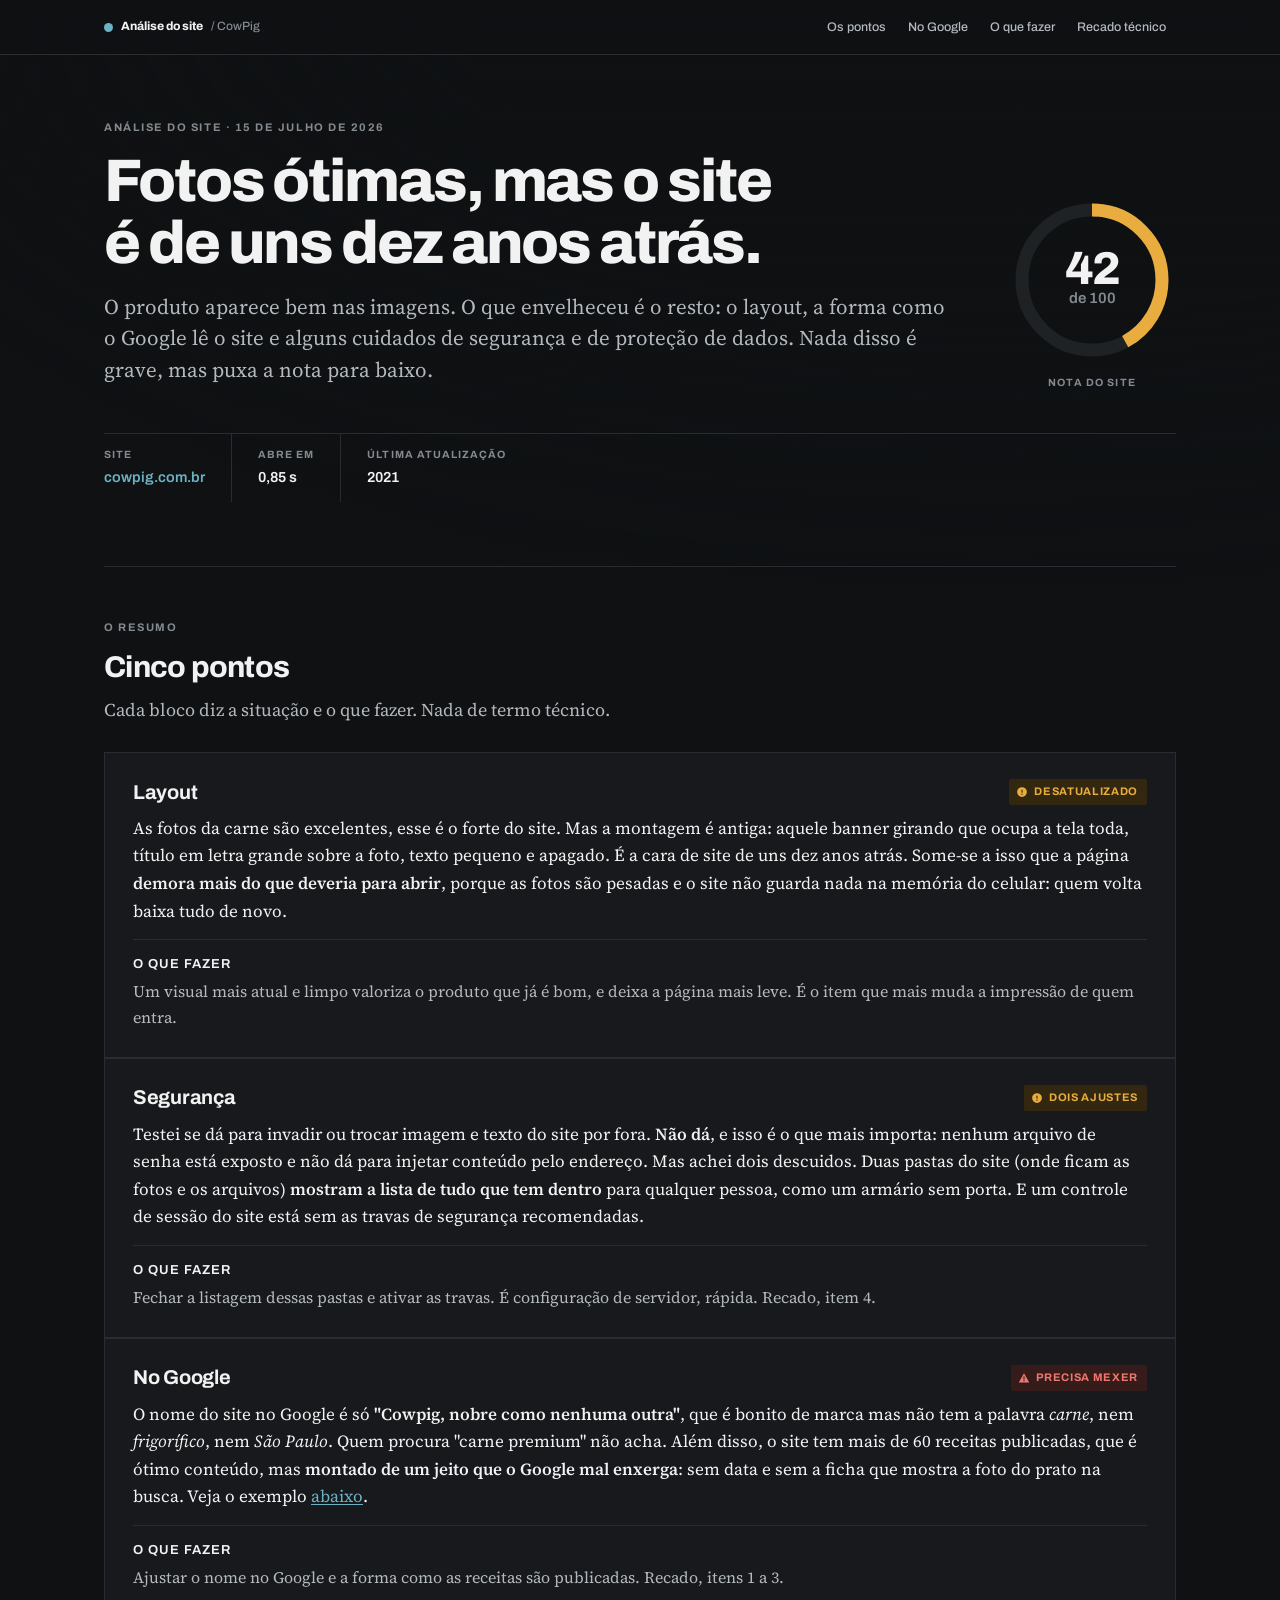
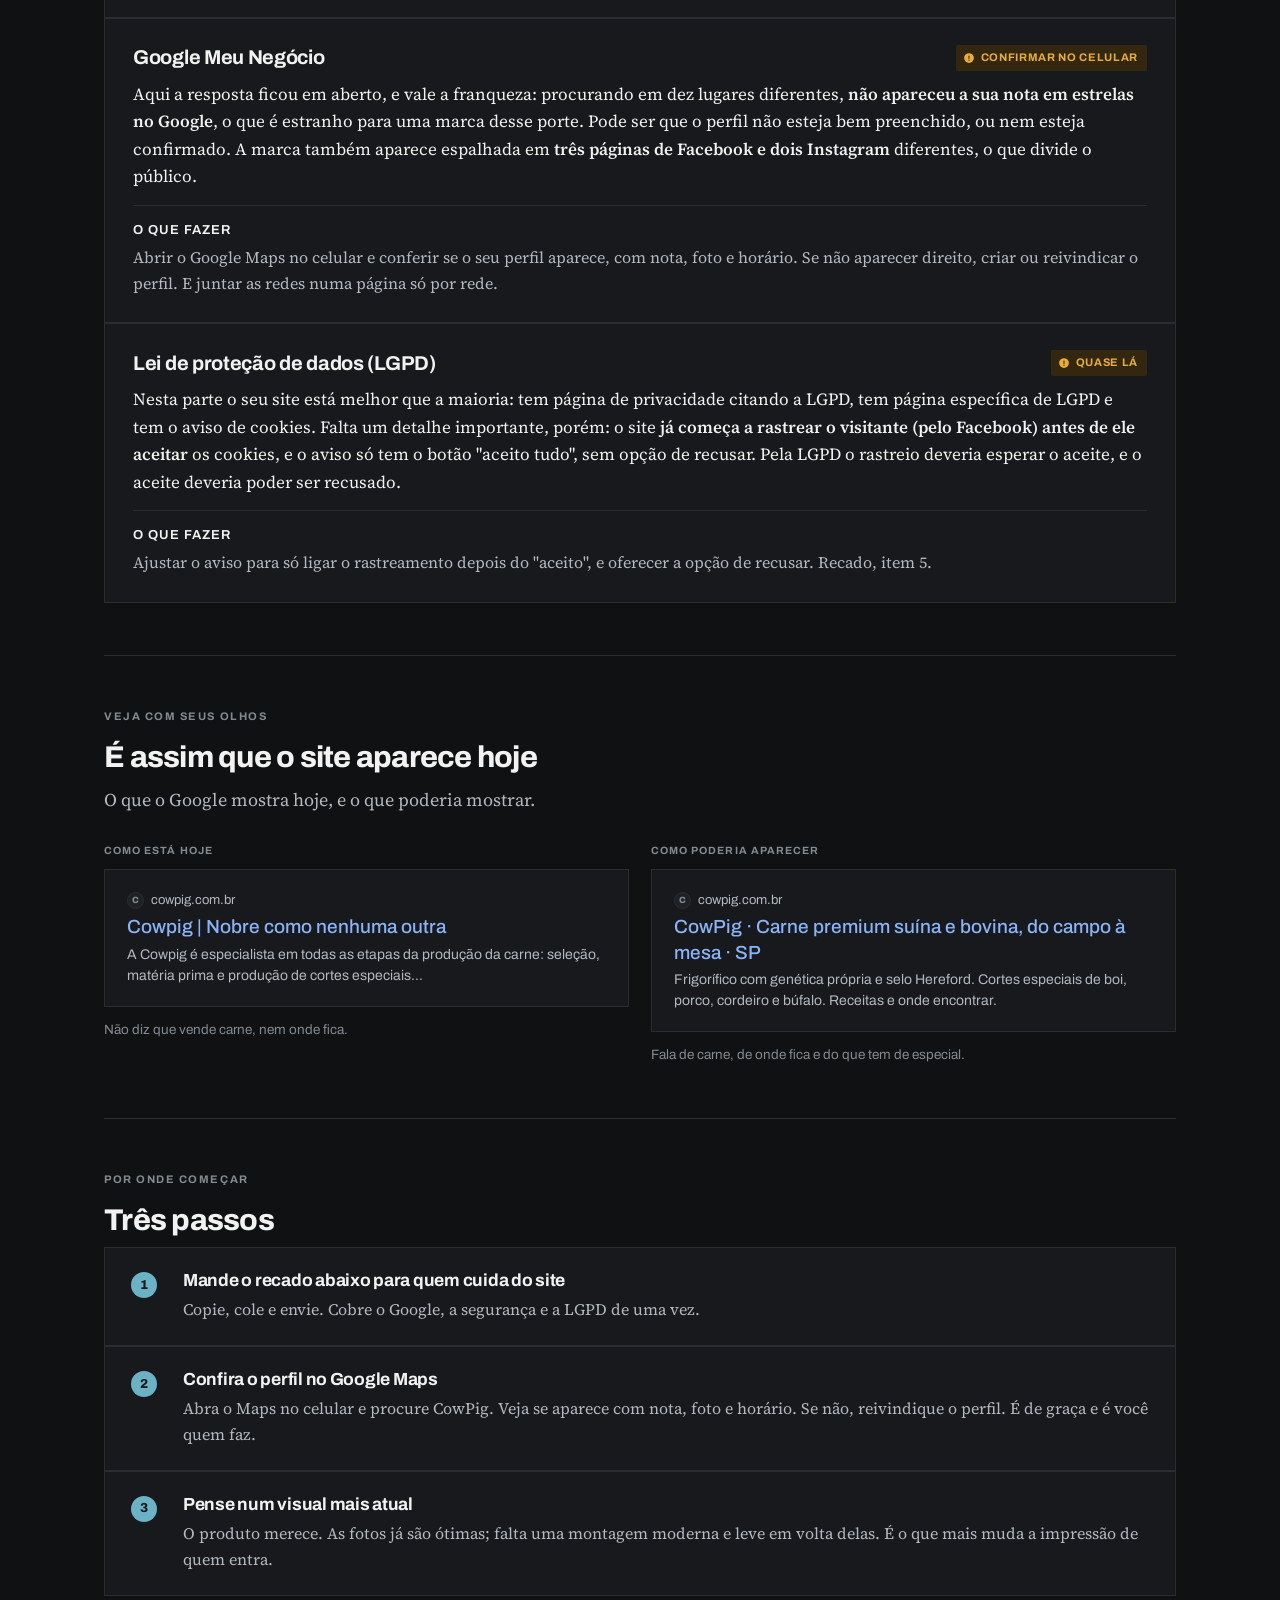
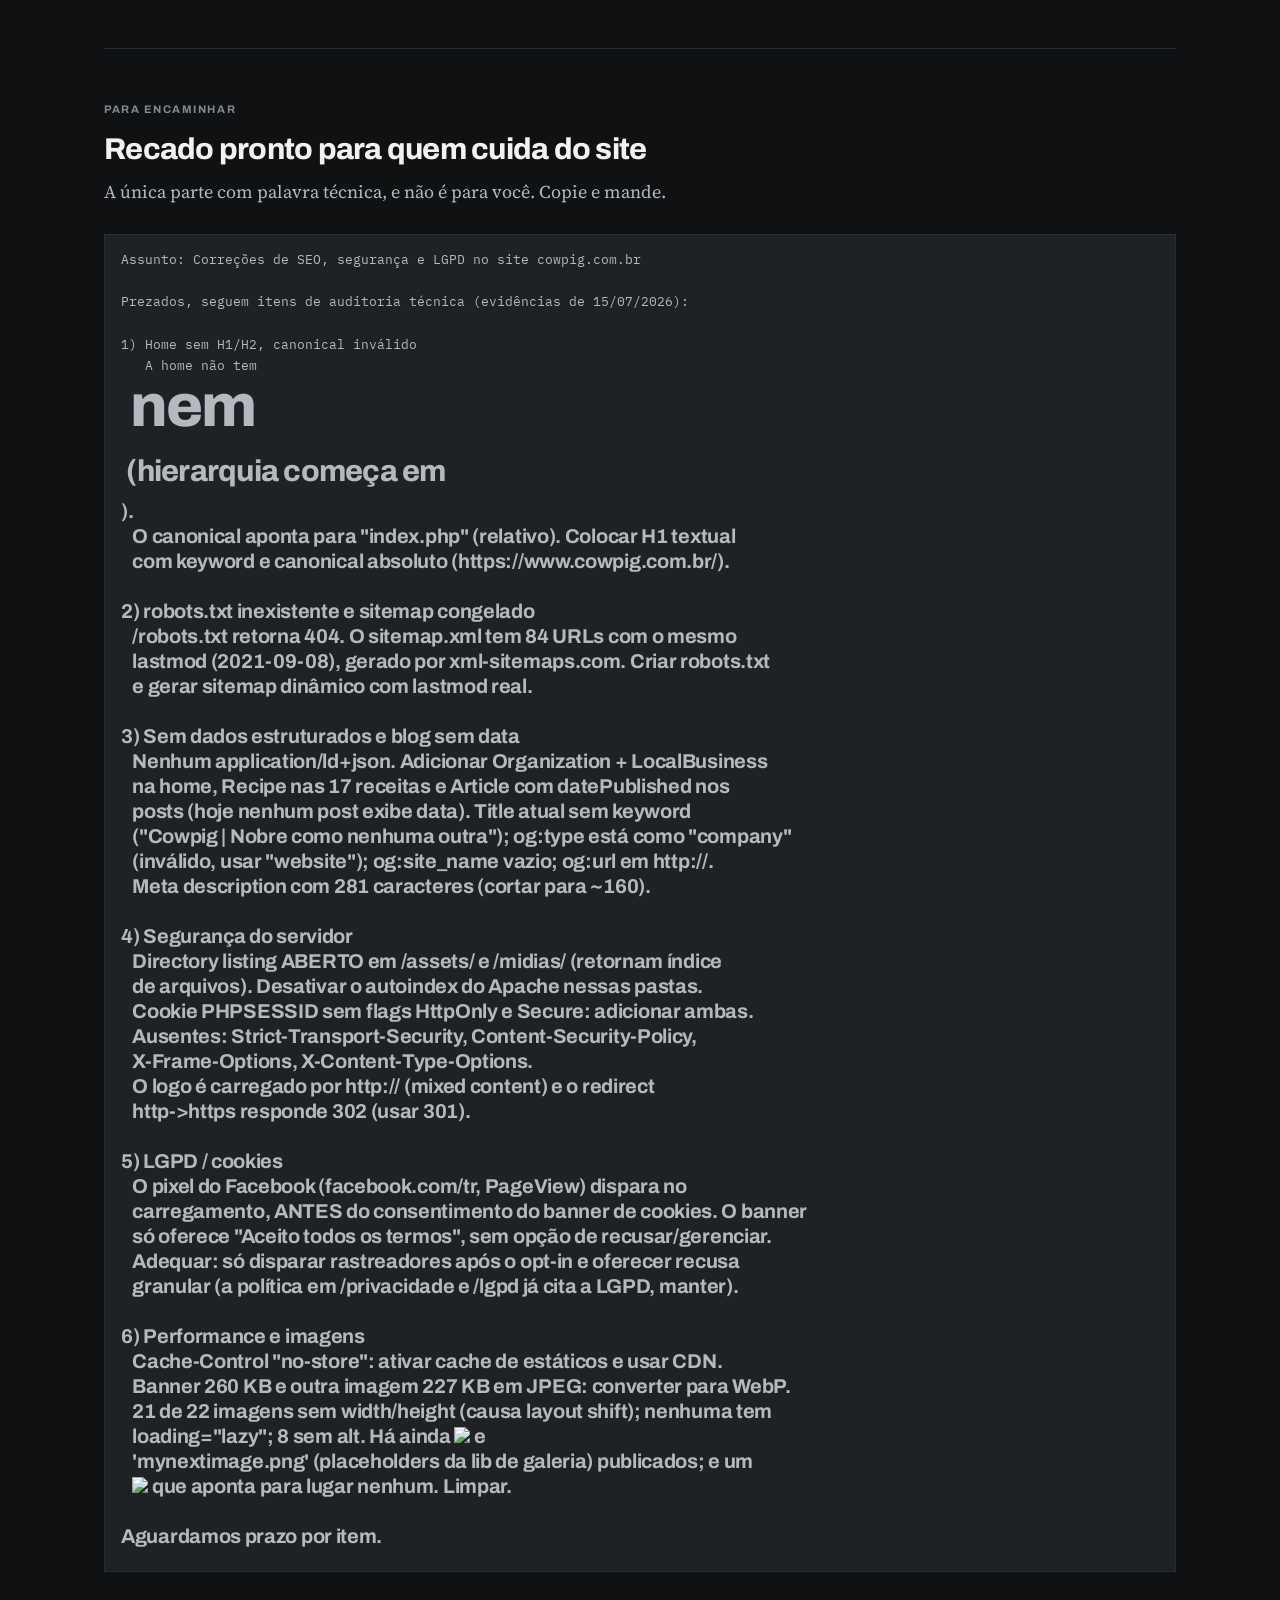
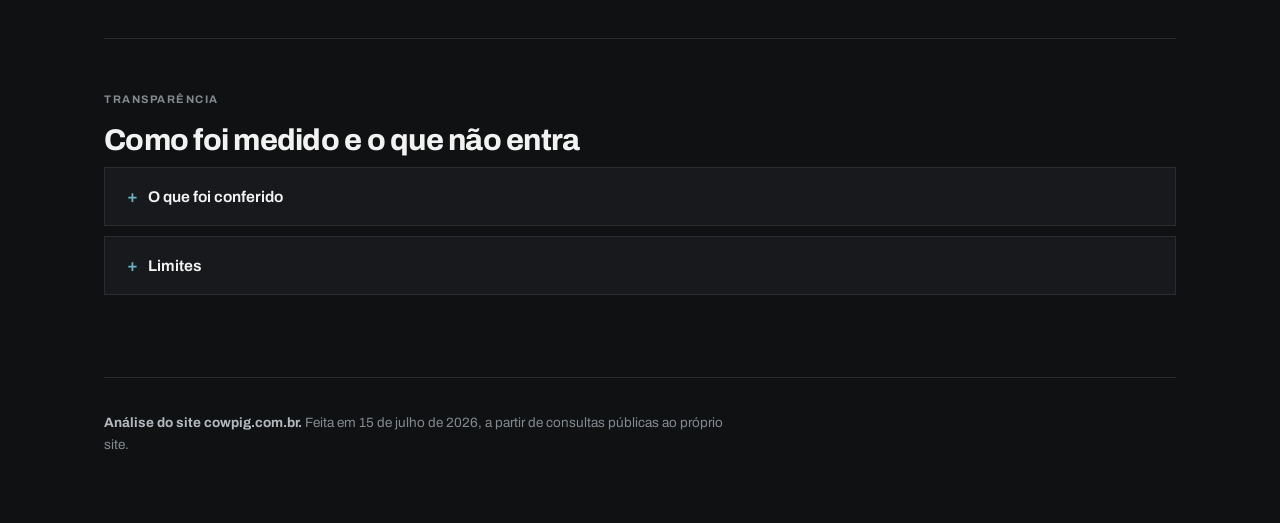
==== commit aeedd4d3: "Fundo 3D girando (estilo Ponto Cego), tudo escuro fixo, voz p/ o cliente - Adiciona fundo 3D em Thre" ====
--- a/cowpig/index.html
+++ b/cowpig/index.html
@@ -9,13 +9,15 @@
 <link rel="preconnect" href="https://fonts.googleapis.com">
 <link rel="preconnect" href="https://fonts.gstatic.com" crossorigin>
 <link href="https://fonts.googleapis.com/css2?family=Archivo:wght@500;600;700;800&family=Source+Serif+4:ital,opsz,wght@0,8..60,400;0,8..60,600;1,8..60,400&family=IBM+Plex+Mono:wght@400;600&display=swap" rel="stylesheet">
-<link rel="stylesheet" href="../assets/report.css?v=5">
+<link rel="stylesheet" href="../assets/report.css?v=6">
 <style>
-  :root, :root[data-theme="dark"] { --accent: #d095b0; --accent-ink: #e5b8cb; --accent-wash: #33202b; }
-  :root[data-theme="light"] { --accent: #5e2a45; --accent-ink: #462034; --accent-wash: #f2e9ee; }
+  :root { --accent: #d095b0; --accent-ink: #e5b8cb; --accent-wash: #33202b; }
 </style>
 </head>
 <body>
+
+<canvas id="bg3d" aria-hidden="true"></canvas>
+<div class="bg-scrim" aria-hidden="true"></div>
 
 <div class="topbar">
   <div class="topbar-in">
@@ -26,7 +28,6 @@
       <a href="#fazer">O que fazer</a>
       <a href="#recado">Recado técnico</a>
     </nav>
-    <button class="tbtn" id="t" type="button">Tema</button>
   </div>
 </div>
 
@@ -148,17 +149,16 @@
         </span>
       </div>
       <p>
-        Aqui não consegui uma resposta fechada, e prefiro ser honesto: procurei em dez lugares e
-        <strong>não encontrei a nota em estrelas do Google</strong> da CowPig, o que é estranho para
-        uma marca desse porte. Pode ser que o perfil não esteja bem preenchido, ou nem esteja
-        confirmado. Achei ainda que a marca está espalhada em <strong>três páginas de Facebook e dois
-        Instagram</strong> diferentes, o que divide o público.
-      </p>
-      <div class="check-do">
-        <b>O que fazer</b>
-        Abrir o Google Maps no celular e conferir se o perfil da CowPig aparece, com nota, foto e
-        horário. Se não aparecer direito, criar ou reivindicar o perfil. E juntar as redes numa página
-        só por rede.
+        Aqui a resposta ficou em aberto, e vale a franqueza: procurando em dez lugares diferentes,
+        <strong>não apareceu a sua nota em estrelas no Google</strong>, o que é estranho para uma marca
+        desse porte. Pode ser que o perfil não esteja bem preenchido, ou nem esteja confirmado. A marca
+        também aparece espalhada em <strong>três páginas de Facebook e dois Instagram</strong>
+        diferentes, o que divide o público.
+      </p>
+      <div class="check-do">
+        <b>O que fazer</b>
+        Abrir o Google Maps no celular e conferir se o seu perfil aparece, com nota, foto e horário. Se
+        não aparecer direito, criar ou reivindicar o perfil. E juntar as redes numa página só por rede.
       </div>
     </div>
 
@@ -171,7 +171,7 @@
         </span>
       </div>
       <p>
-        Nesta parte a CowPig está melhor que a maioria: tem página de privacidade citando a LGPD, tem
+        Nesta parte o seu site está melhor que a maioria: tem página de privacidade citando a LGPD, tem
         página específica de LGPD e tem o aviso de cookies. Falta um detalhe importante, porém: o site
         <strong>já começa a rastrear o visitante (pelo Facebook) antes de ele aceitar</strong> os
         cookies, e o aviso só tem o botão "aceito tudo", sem opção de recusar. Pela LGPD o rastreio
@@ -336,18 +336,9 @@
 
 </div>
 
-<script>
-(function () {
-  var r = document.documentElement, b = document.getElementById('t'), s = null;
-  try { s = localStorage.getItem('tema_v3'); } catch (e) {}
-  r.setAttribute('data-theme', s === 'light' ? 'light' : 'dark');
-  b.addEventListener('click', function () {
-    var n = r.getAttribute('data-theme') === 'light' ? 'dark' : 'light';
-    r.setAttribute('data-theme', n);
-    try { localStorage.setItem('tema_v3', n); } catch (e) {}
-  });
-})();
-</script>
+<script>window.BG3D = { a: 0xd095b0, b: 0x9a5cc0, dust: 0x6a4a78 };</script>
+<script src="https://cdnjs.cloudflare.com/ajax/libs/three.js/r128/three.min.js" integrity="sha384-CI3ELBVUz9XQO+97x6nwMDPosPR5XvsxW2ua7N1Xeygeh1IxtgqtCkGfQY9WWdHu" crossorigin="anonymous"></script>
+<script src="../assets/bg3d.js?v=1"></script>
 
 </body>
 </html>
--- a/assets/report.css
+++ b/assets/report.css
@@ -70,7 +70,20 @@
   -webkit-font-smoothing: antialiased;
 }
 
-.page { max-width: var(--wide); margin: 0 auto; padding: 0 24px; }
+/* ---------- Fundo 3D ---------- */
+#bg3d {
+  position: fixed; inset: 0; width: 100vw; height: 100vh;
+  z-index: 0; pointer-events: none; display: block;
+  opacity: 0.9;
+}
+/* leve escurecimento por cima do orbe, para o texto respirar */
+.bg-scrim {
+  position: fixed; inset: 0; z-index: 1; pointer-events: none;
+  background:
+    radial-gradient(120% 80% at 78% 8%, transparent 0%, transparent 34%, var(--ground) 78%),
+    linear-gradient(to bottom, transparent 0%, color-mix(in srgb, var(--ground) 62%, transparent) 46%, var(--ground) 100%);
+}
+.page { position: relative; z-index: 2; max-width: var(--wide); margin: 0 auto; padding: 0 24px; }
 .col { max-width: var(--col); }
 
 section { padding: 52px 0; border-top: 1px solid var(--rule); }
